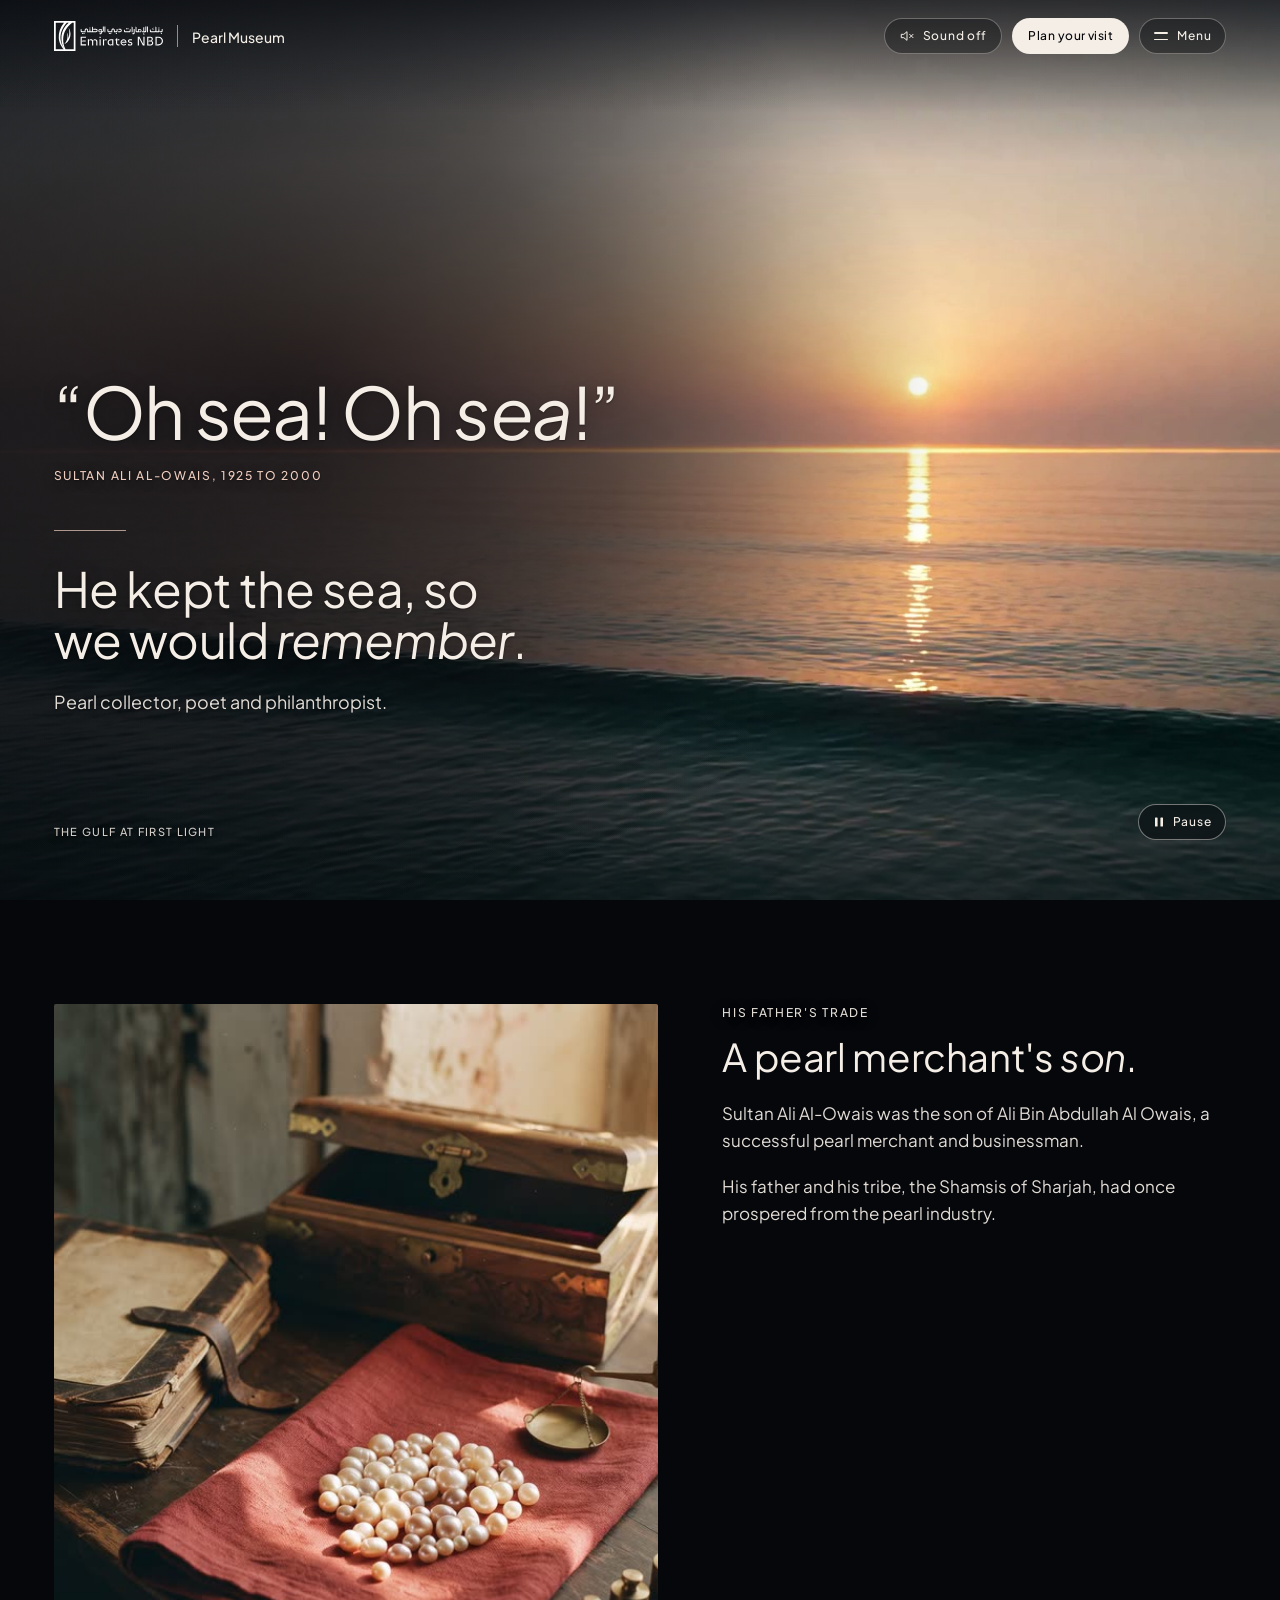
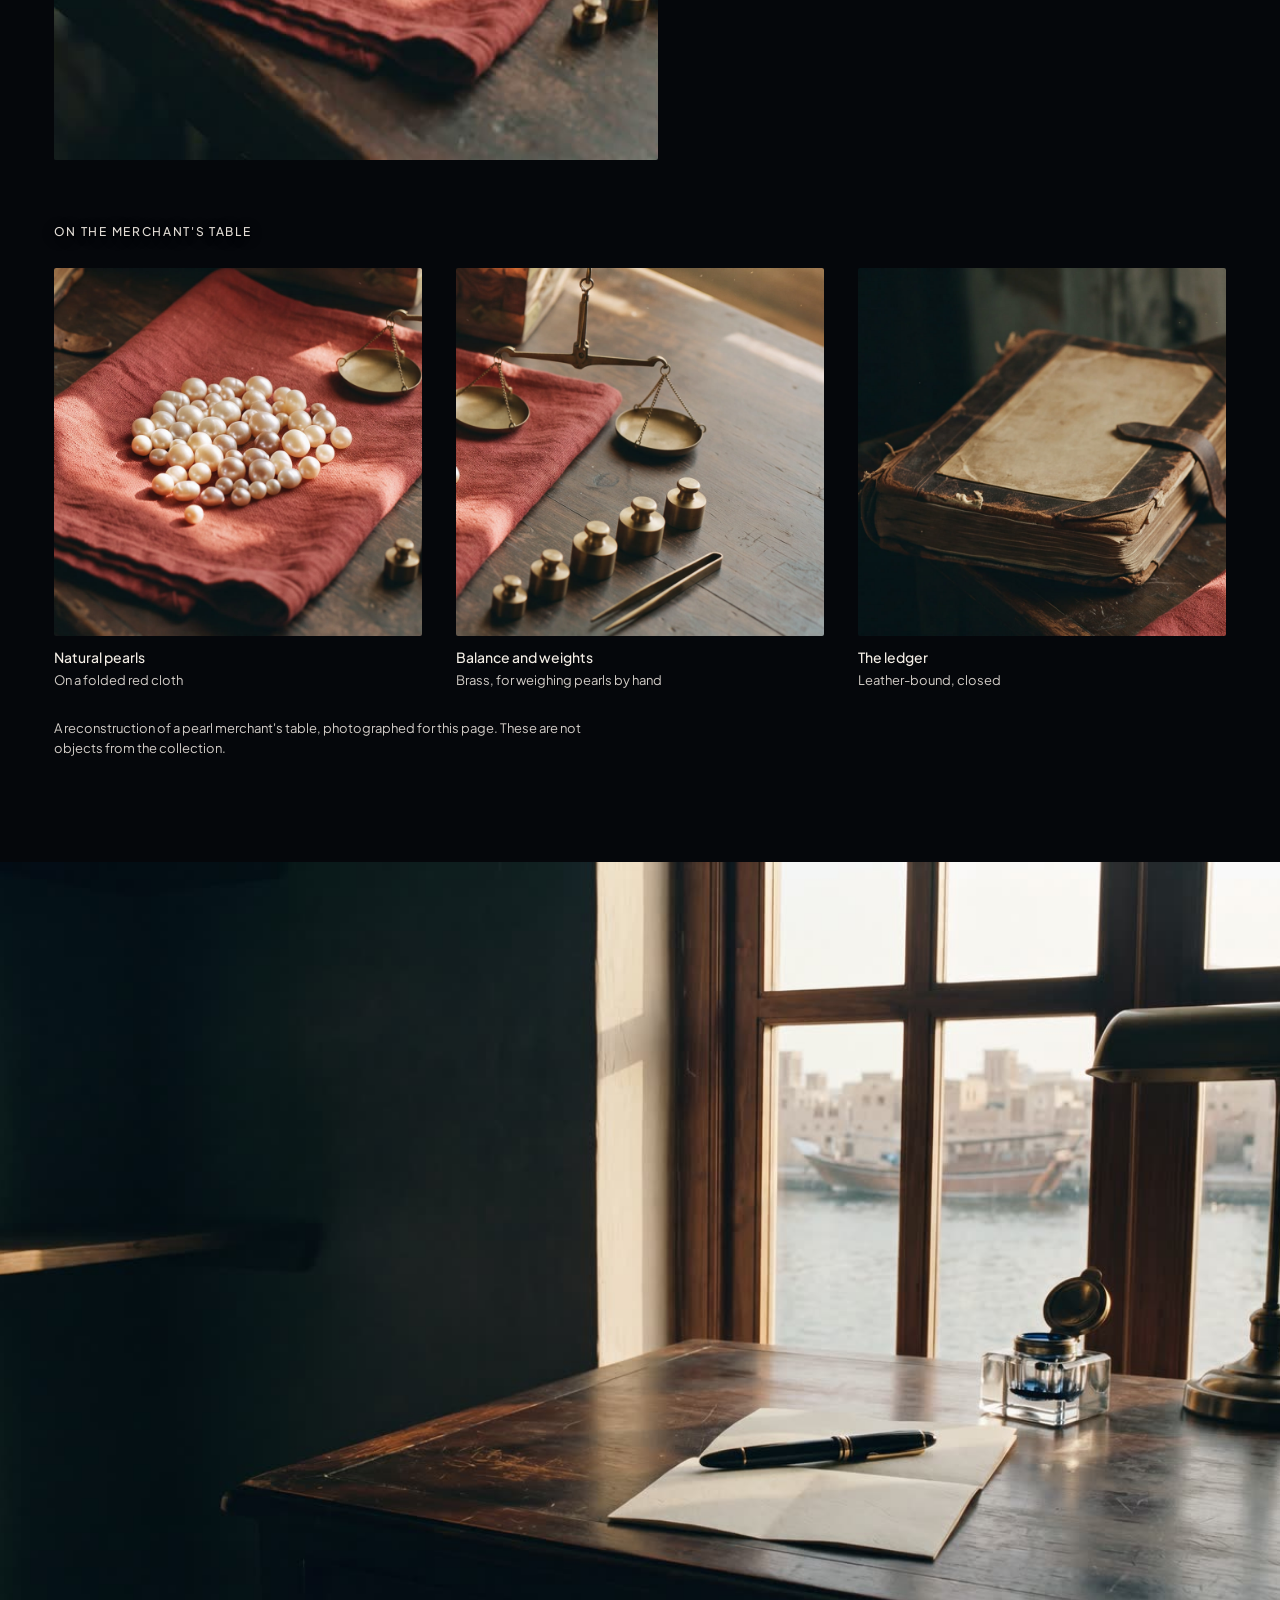
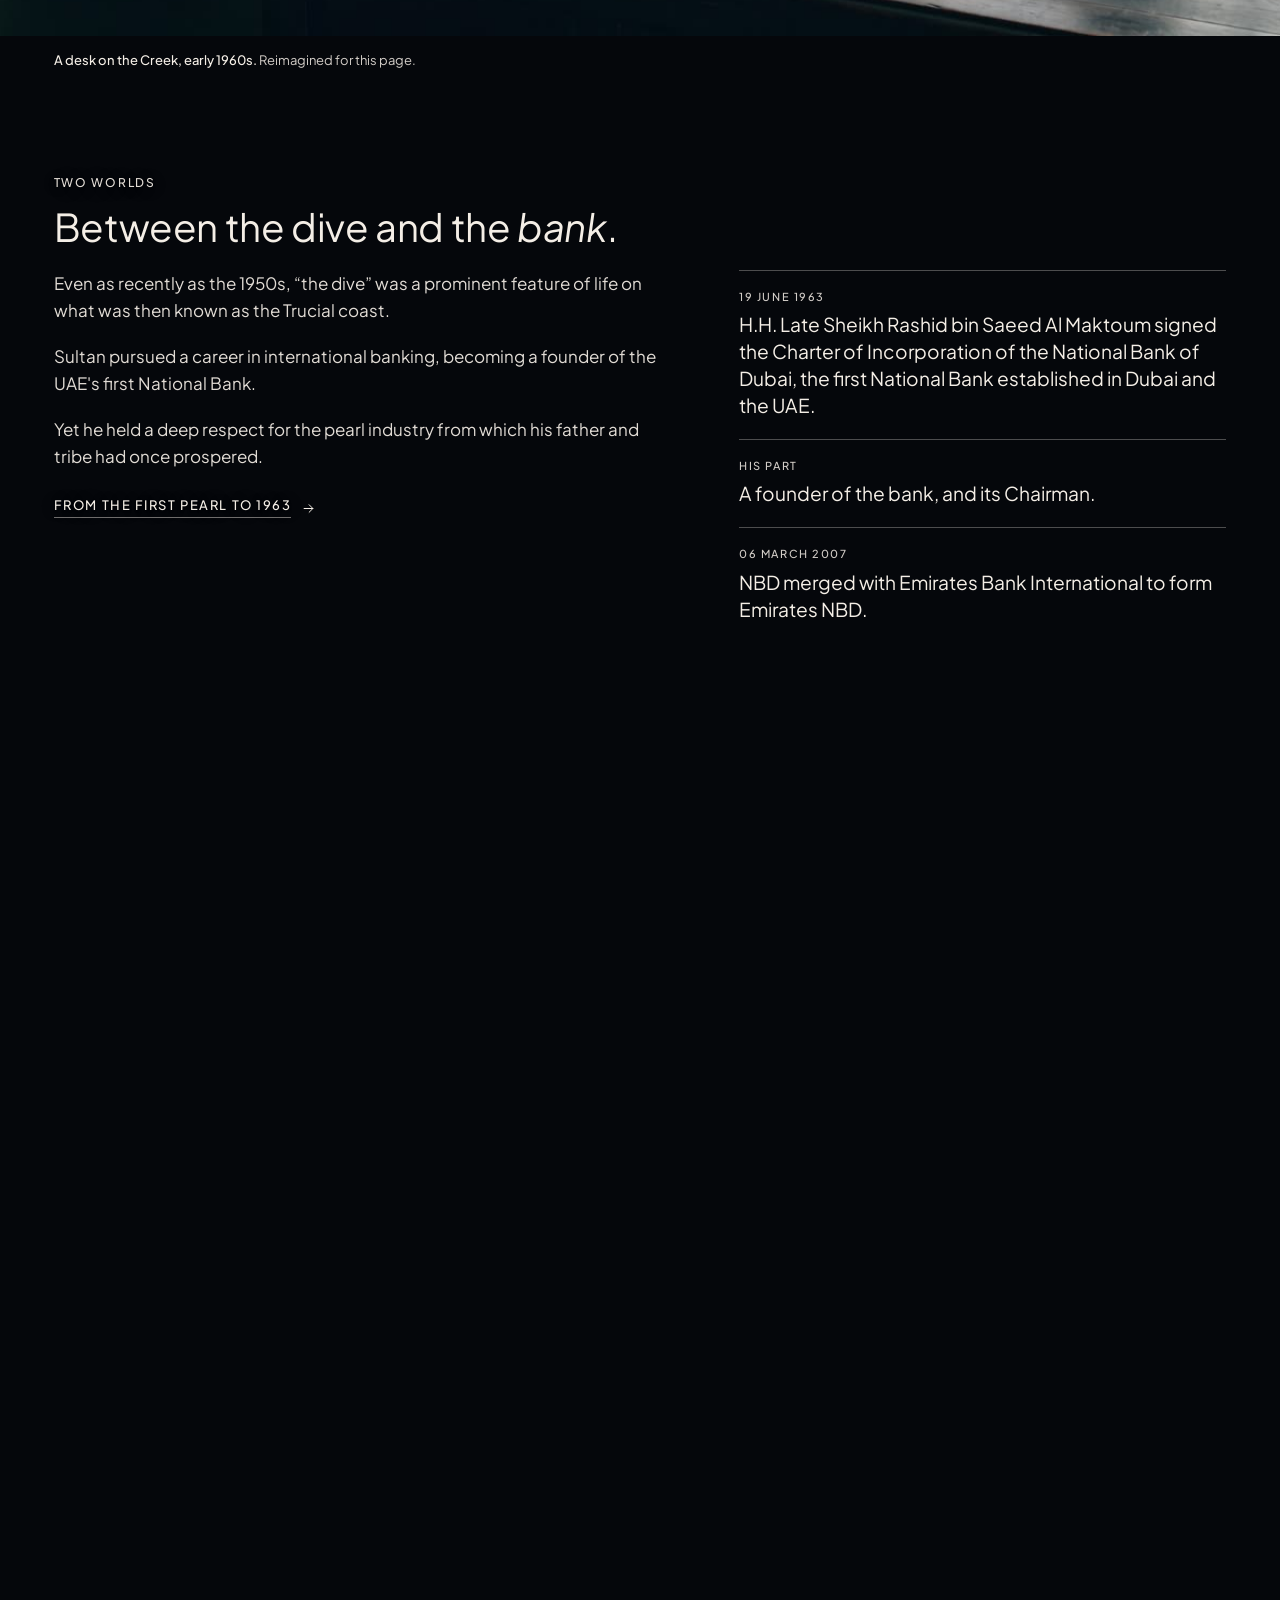
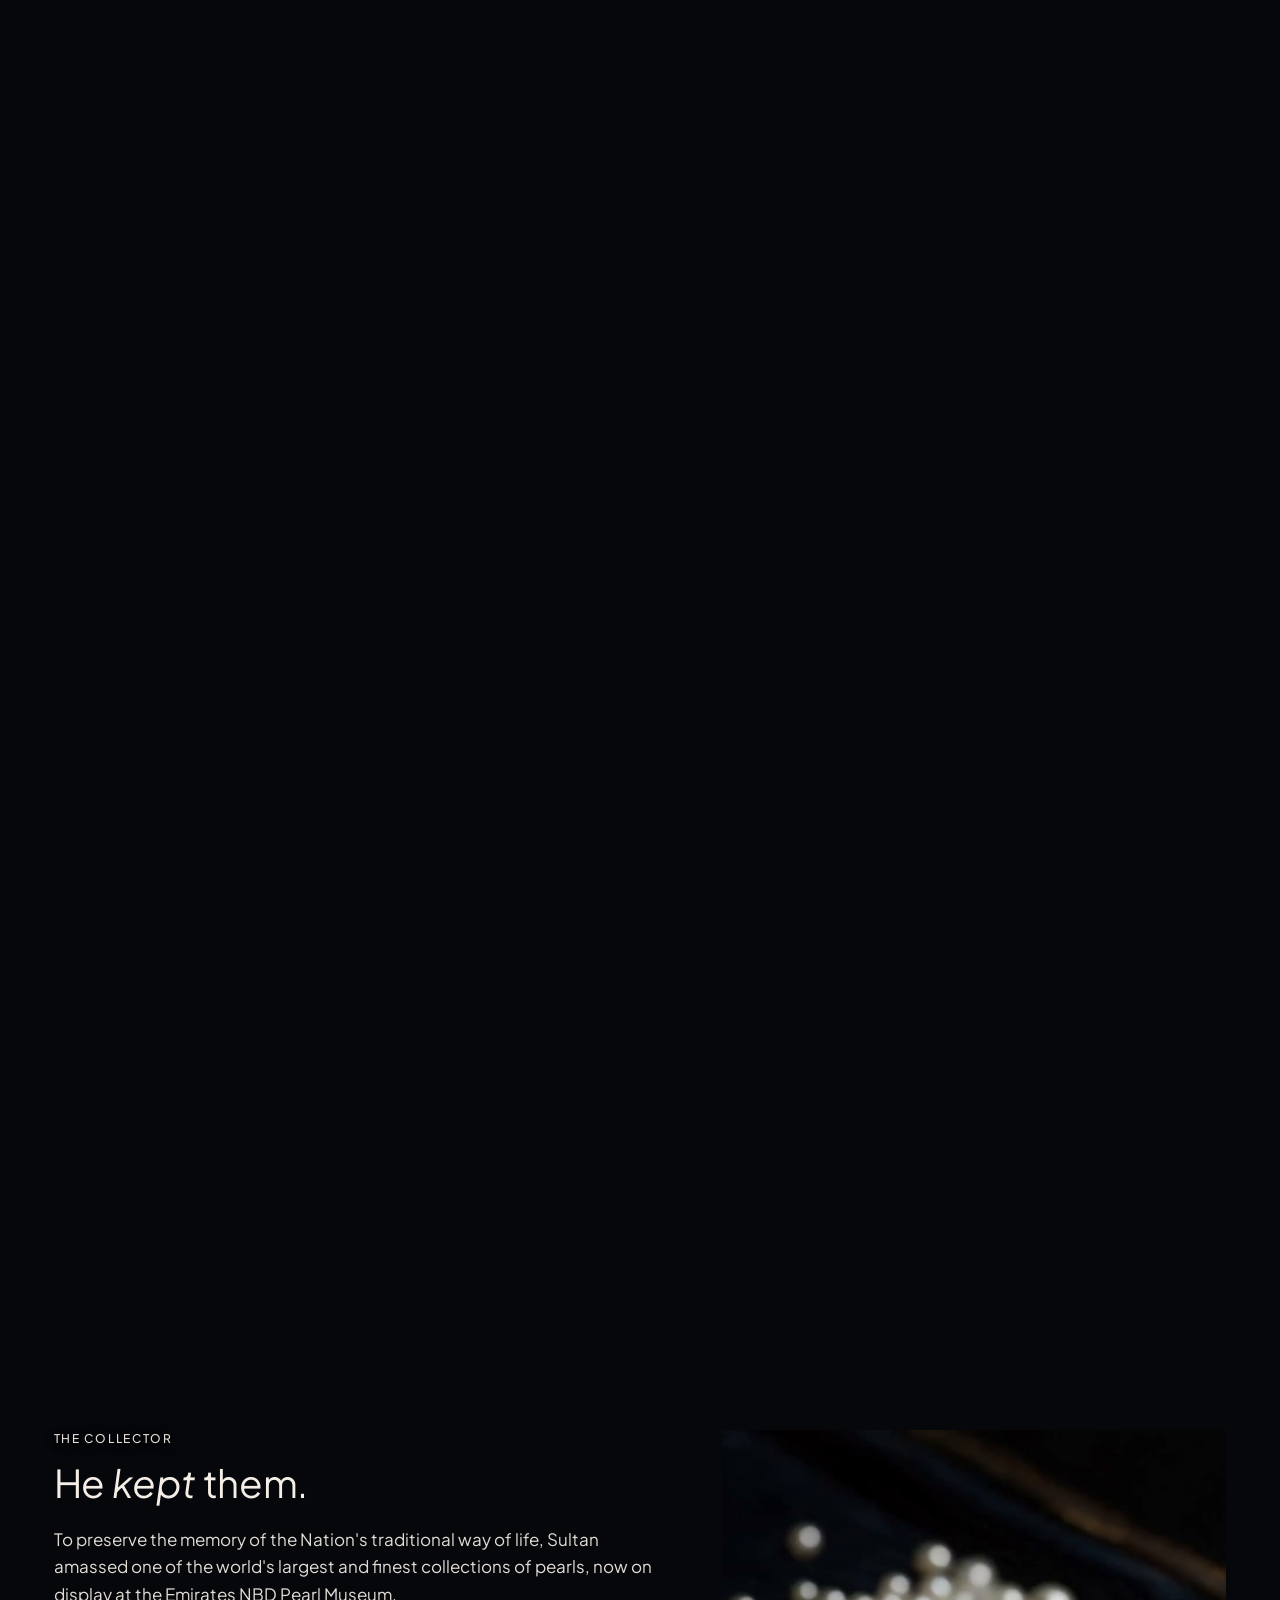
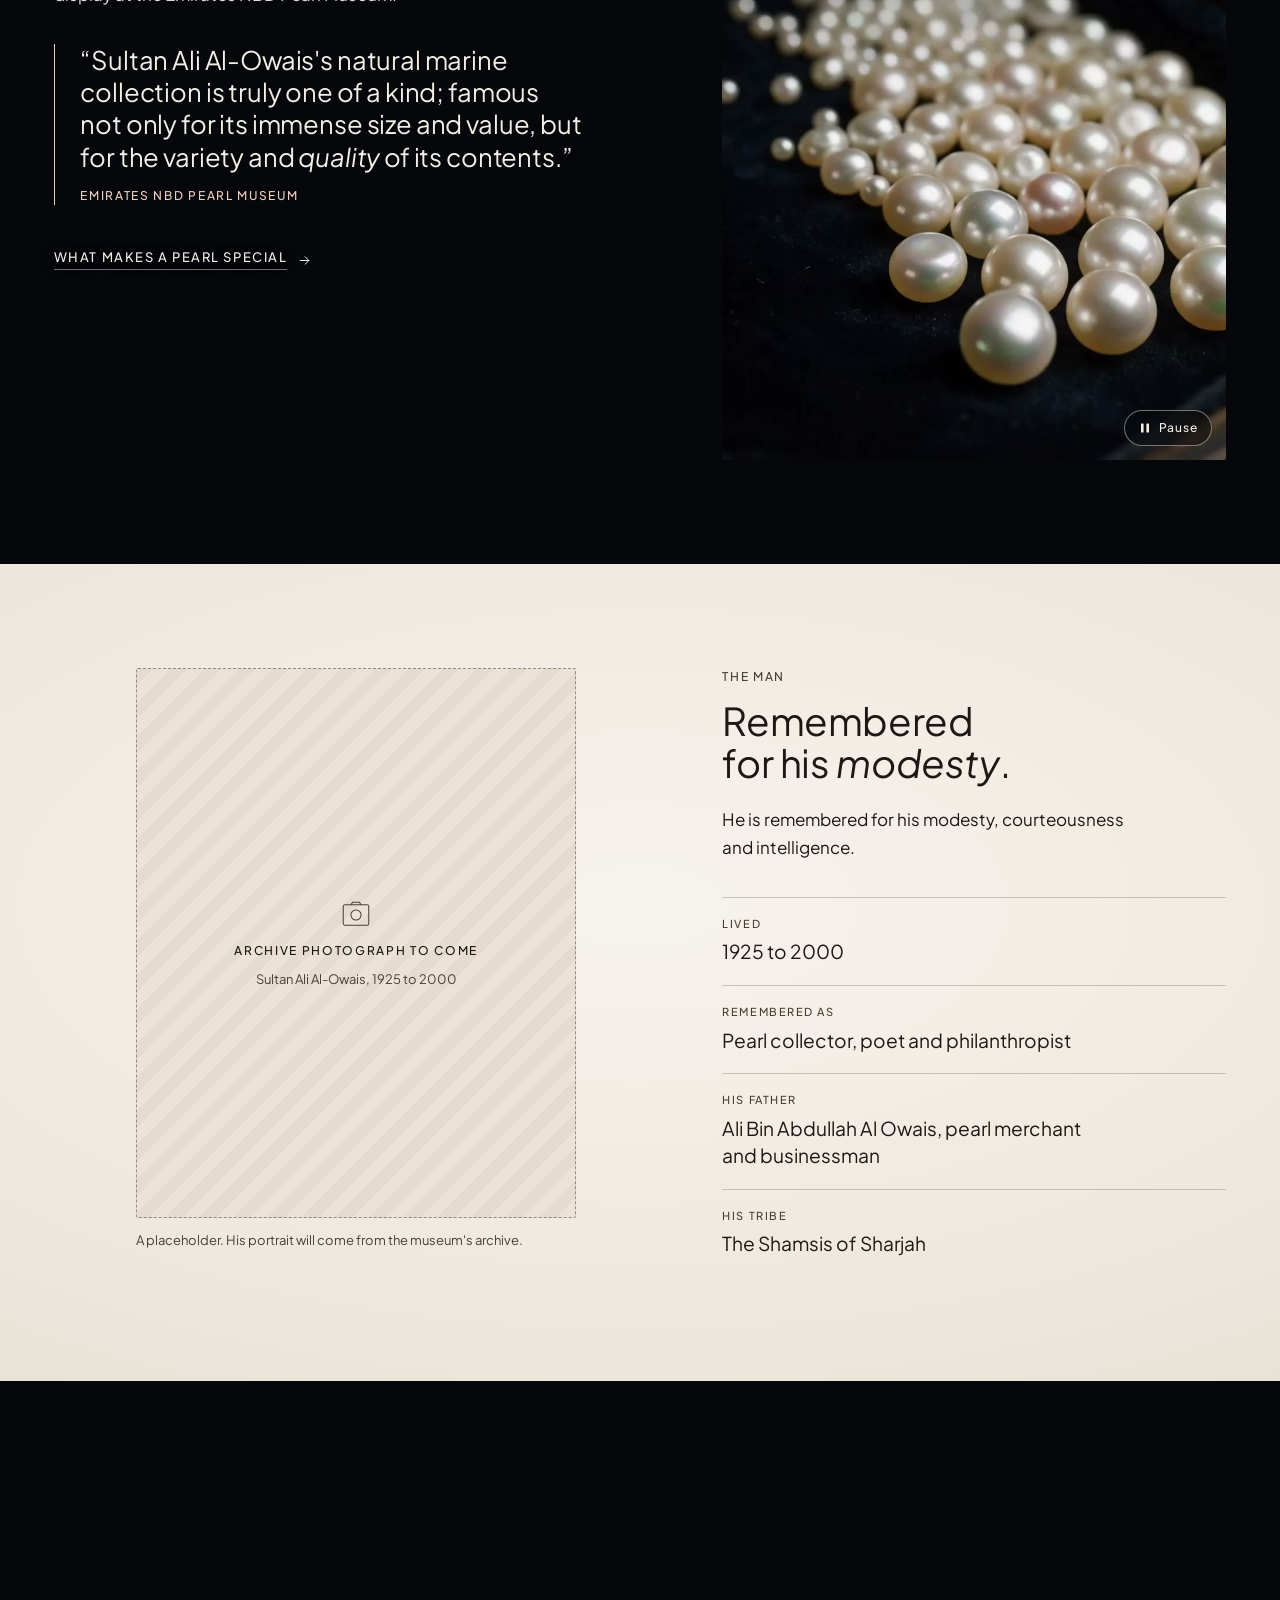
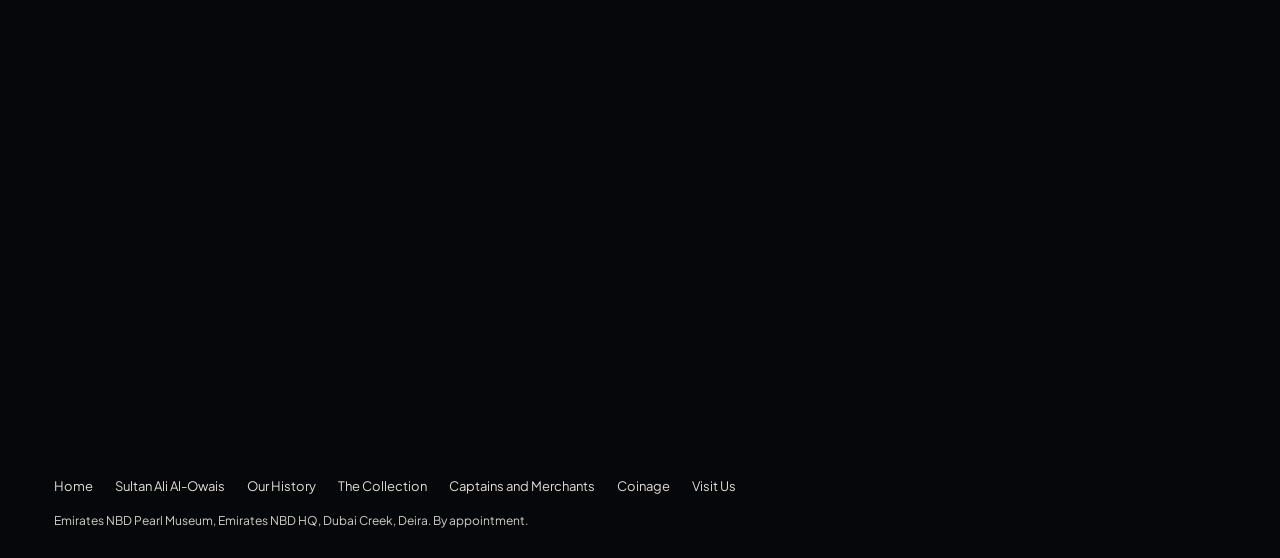
==== about.html @ 39edce3b "Add Pearl Museum static site Unlocked copy of the Pearl Museum preview: 7 pages, shared kit (CSS/JS," ====
<!doctype html>
<!--
  Emirates NBD Pearl Museum: "Sultan Ali Al-Owais" (about.html). Wave 1, built from kit/ (template.html, site.css, site.js, menu).
  Governing idea: He kept the sea, so we would remember.
  The visitor is the protagonist; the museum and Sultan Ali Al-Owais are the keepers. No person appears in any image on this page,
  and no likeness of Sultan Ali Al-Owais is generated: his portrait is a labelled placeholder until the archive photograph arrives.

  Rhythm: a plain video hero (the voice at first light, a muted loop, normal scroll), then two scroll-driven scenes (the poet over
  water light, where the pearl rises on the green-plate layers; his wish on the Creek) with ordinary reading sections between them (image beside text, a small gallery of objects,
  a full-bleed still, an editorial block with a fact list, a pull quote, the portrait placeholder).
  Video (storyboard approved by Ram, storyboards/about/storyboard.html): V1 "First light" reused as the hero loop (crossfaded, sky held still, Ram 2026-10-26: no scrub on the hero), V2 "Water light"
  scrubbed under the verse in scene 4 (the plate scene's background), V3 "Across the collection" as an inline loop with a pause control.

  FACT-CHECK (for the museum to confirm; everything else is the museum's own text in CONTENT-SOURCE.md):
  - The verse "Oh sea! Oh sea! / This is the pearl of the land. / Have you in the cradles of your shells a pearl to match?" is quoted as it
    appears on the current museum site. Please confirm whether these three lines are the full poem or an excerpt, and the translator credit.
  - "Pearl collector, poet and philanthropist" and "1925 to 2000" are from the museum's About page. No birthplace or other dates are given.
  - "A founder of the bank, and its Chairman": the museum names him a founder of the UAE's first National Bank and "the late Chairman of
    National Bank of Dubai". The years of his chairmanship are not stated; none are given here.
  - "He chose banking" is not said; the page uses the museum's words "pursued a career in international banking". The line
    "Between two worlds" is an interpretive heading, not a fact.
  - The merchant's objects (pearls on a red cloth, a brass hand balance and cup weights, tweezers, a carved box, a closed ledger) are a
    generated reconstruction of a pearl merchant's table, captioned as such; they are not items from the collection or from his family.
    That merchants weighed pearls on small brass balances is general knowledge, to be checked.
  - The 1960s desk by the Creek is a reconstruction (captioned "reimagined"); it is not his desk, his office or any real document.
  - The pearl images are generated illustrations of natural Gulf pearls, not photographs of the collection. Replace with photographs of
    the real collection when the museum can supply them.
  - "1950's" in the museum text is written "1950s" here.
  - The museum text reads "one of the world's largest and finest pearl collections of pearls"; it is quoted here as "one of the world's
    largest and finest collections of pearls".
  - Quiet doors link to collection.html and history.html (wave 1 pages, built in parallel). "Plan your visit" goes to the museum's
    current Visit Us page, as on the home page.
  MARKETING COPY PASS (2026-10-27, see marketing/copy-changes.md):
  - Search description now opens "Who was Sultan Ali Al-Owais (1925 to 2000)?"; every fact in it is the museum's own.
  - The portrait placeholder ("Archive photograph to come") must not go live as it is: the museum supplies a cleared archive
    photograph or the frame is removed. The museum should also say whether his family reviews this page.
  - Interpretive headings ("He kept the sea, so we would remember", "Between the dive and the bank") are the site's words, not the
    museum's history; mark them as such in any press kit.
  - Pass 2: door labels now say where they lead. "Bringing a class?" and "Bringing guests?" open the visit request form; they invite
    a request only and promise no school or hosting service (see visit.html FACT-CHECK 16 and 17).
-->
<html lang="en" dir="ltr">
<head>
<meta charset="utf-8">
<meta name="viewport" content="width=device-width, initial-scale=1, viewport-fit=cover">
<title>Sultan Ali Al-Owais, pearl collector and poet | Emirates NBD Pearl Museum</title>
<meta name="description" content="Who was Sultan Ali Al-Owais (1925 to 2000)? A pearl merchant's son, a founder of the National Bank of Dubai, a poet, and the collector whose natural Gulf pearls the museum keeps.">
<link rel="canonical" href="about.html">
<meta property="og:type" content="website">
<meta property="og:site_name" content="Emirates NBD Pearl Museum">
<meta property="og:title" content="Sultan Ali Al-Owais | Emirates NBD Pearl Museum">
<meta property="og:description" content="He kept the sea, so we would remember. Sultan Ali Al-Owais (1925 to 2000): a pearl merchant's son, a founder of the National Bank of Dubai, a poet, and the collector whose natural Gulf pearls the Emirates NBD Pearl Museum keeps.">
<meta property="og:image" content="assets/og/about.jpg">
<meta property="og:image:width" content="1200">
<meta property="og:image:height" content="630">
<meta name="twitter:card" content="summary_large_image">
<meta name="twitter:title" content="Sultan Ali Al-Owais | Emirates NBD Pearl Museum">
<meta name="twitter:description" content="He kept the sea, so we would remember. Sultan Ali Al-Owais (1925 to 2000): a pearl merchant's son, a founder of the National Bank of Dubai, a poet, and the collector whose natural Gulf pearls the Emirates NBD Pearl Museum keeps.">
<meta name="twitter:image" content="assets/og/about.jpg">
<link rel="icon" type="image/png" sizes="32x32" href="assets/og/favicon-32.png">
<link rel="apple-touch-icon" sizes="180x180" href="assets/og/apple-touch-icon.png">
<meta name="theme-color" content="#05070b">
<link rel="icon" href="data:image/svg+xml,%3Csvg xmlns='http://www.w3.org/2000/svg' viewBox='0 0 32 32'%3E%3Cdefs%3E%3CradialGradient id='g' cx='.36' cy='.32' r='.75'%3E%3Cstop offset='0' stop-color='%23fffdf8'/%3E%3Cstop offset='.5' stop-color='%23e6dad0'/%3E%3Cstop offset='1' stop-color='%238f8590'/%3E%3C/radialGradient%3E%3C/defs%3E%3Ccircle cx='16' cy='16' r='12' fill='url(%23g)'/%3E%3C/svg%3E">
<link rel="preconnect" href="https://fonts.googleapis.com">
<link rel="preconnect" href="https://fonts.gstatic.com" crossorigin>
<link href="https://fonts.googleapis.com/css2?family=Plus+Jakarta+Sans:ital,wght@0,400;0,500;0,600;0,700;0,800;1,400;1,500&display=swap" rel="stylesheet">
<link rel="preload" as="image" href="assets/about/a1-hero-loop-poster.jpg" media="(min-width:720px)" fetchpriority="high">
<link rel="preload" as="image" href="assets/about/a1-hero-loop-m-poster.jpg" media="(max-width:719.98px)" fetchpriority="high">
<link rel="stylesheet" href="kit/site.css">
<link rel="stylesheet" href="kit/menu.css">
<!-- site.js is the only script tag: it loads kit/menu.js and GSAP (kit/vendor, cdnjs as fallback) on its own -->
<script src="kit/site.js"></script>
<style>
/* ---- page-specific looks only (the kit covers everything shared) ---- */
#voice{--ph:linear-gradient(180deg,#8c9aa8 0%,#d6b9a6 34%,#f0c79a 49%,#2b4a55 51%,#0c2229 100%)}
#poet{--ph:radial-gradient(80% 70% at 75% 70%,#3b4a44 0%,#0d1b20 55%,#050b0d 100%)}
#wish{--ph:linear-gradient(180deg,#b9cde0 0%,#d8d4c8 52%,#3c4e58 60%,#1a2730 100%)}

/* the voice: name and dates under the first line */
.cap1{display:block;margin-top:clamp(14px,2.4vh,24px);font:500 12px/1.5 var(--f-ui);letter-spacing:.14em;text-transform:uppercase;color:var(--rose);text-shadow:var(--shadow-t)}
/* the hero: a plain loop (no pin, no scrub), one composed screen of copy */
.hero{position:relative;z-index:20;height:100vh;height:100svh;min-height:540px;overflow:hidden;background:var(--ph);display:flex;flex-direction:column;justify-content:center;padding:var(--top-safe) var(--gut) clamp(56px,9vh,96px)}
.hero__media{position:absolute;inset:0}
.hero__poster,.hero__poster img,.hero__video{position:absolute;inset:0;width:100%;height:100%;max-width:none;object-fit:cover;object-position:var(--op,50% 50%)}
.hero__scrim{position:absolute;inset:0;background:radial-gradient(52% 58% at 22% 44%,rgba(12,10,13,.74) 0%,rgba(12,10,13,.46) 52%,rgba(12,10,13,0) 100%),linear-gradient(90deg,rgba(10,10,14,.6) 0%,rgba(10,10,14,.3) 38%,rgba(10,10,14,0) 62%),linear-gradient(180deg,rgba(4,6,10,.4) 0%,rgba(4,6,10,0) 18%),linear-gradient(0deg,rgba(4,10,13,.5) 0%,rgba(4,10,13,0) 22%)}
.hero__copy{position:relative;z-index:2;max-width:min(46vw,680px)}
.hero__verse{font-size:clamp(40px,min(5.6vw,10vh),92px)}
.hero__copy .cap1{margin-top:clamp(12px,2vh,20px)}
.hero__rule{display:block;width:72px;height:1px;background:var(--rose);opacity:.7;margin:clamp(26px,5vh,48px) 0 clamp(20px,3.6vh,32px)}
.hero__h1{font-size:clamp(26px,min(2.7vw,4.8vh),42px)}
.hero__ctl{z-index:3}
@media (max-width:719.98px){
  .hero{justify-content:flex-end;padding-bottom:calc(clamp(64px,10vh,96px) + var(--lift-foot))}
  .hero__scrim{background:linear-gradient(180deg,rgba(4,6,10,.5) 0%,rgba(4,6,10,0) 16%),linear-gradient(0deg,rgba(4,10,14,.9) 0%,rgba(4,10,14,.78) 30%,rgba(4,10,14,.4) 46%,rgba(4,10,14,0) 58%)}
  .hero__copy{max-width:none}
  .hero__verse{font-size:clamp(36px,10vw,46px)}
  .hero__rule{margin:20px 0 16px}
  .hero__h1{font-size:clamp(22px,6vw,27px)}
}
@media (max-width:719.98px) and (max-height:640px){
  .hero__verse{font-size:30px}.hero__h1{font-size:20px}.hero__rule{margin:12px 0 10px}.hero .sub{display:none}
  .hero{padding-bottom:52px}
}
@media (min-width:720px) and (max-height:640px){.hero__verse{font-size:clamp(34px,min(5vw,9vh),56px)}.hero__rule{margin:18px 0 14px}}
.plate__bg video{position:absolute;inset:-4%;width:108%;height:108%;max-width:none;object-fit:cover;object-position:var(--op,50% 50%)}

/* the poet: one line of verse per screen */
.verse{margin:0}
.verse blockquote{margin:0}
.verse blockquote p{font:400 clamp(26px,min(3vw,5.2vh),48px)/1.18 var(--f-display);letter-spacing:-.01em;color:var(--pearl);text-wrap:balance;text-shadow:var(--shadow-t)}
.verse blockquote p em{font-style:italic}
.verse figcaption{margin-top:clamp(20px,3.4vh,34px)}
.fx #poet{--scrim:linear-gradient(90deg,rgba(3,9,11,.72) 0%,rgba(3,9,11,.42) 34%,rgba(3,9,11,0) 60%)}
.fx .poet-copy > h2,.fx .poet-copy .verse{position:absolute;left:0;right:0;bottom:0}
.fx .verse blockquote p{position:absolute;left:0;right:0;bottom:0}
.fx .verse figcaption{position:absolute;left:0;top:100%}
.poet-glint{z-index:2;background:radial-gradient(closest-side,rgba(255,226,180,.5),rgba(255,214,160,.18) 55%,rgba(255,214,160,0));border-radius:50%}
.poet-ink{position:absolute;inset:0;z-index:2;background:#05070b;opacity:0;pointer-events:none}
.poet-tray{z-index:2}
.poet-tray::after{content:"";position:absolute;inset:0;background:radial-gradient(60% 60% at 50% 50%,rgba(5,7,11,.2),rgba(5,7,11,.8))}
html:not(.fx) .poet-tray,html:not(.fx) .poet-ink{display:none}
@media (max-width:719.98px){
  .fx #poet{--scrim:linear-gradient(180deg,rgba(3,9,11,.8) 0%,rgba(3,9,11,.5) 34%,rgba(3,9,11,0) 56%)}
  .fx .poet-copy > h2,.fx .poet-copy .verse,.fx .verse blockquote p{top:0;bottom:auto}
  .fx .verse figcaption{top:calc(clamp(26px,min(3vw,5.2vh),48px) * 3.9)}
}

/* reading sections */
.split__media picture,.split__media img{display:block;width:100%;height:100%}
.split__media img{object-fit:cover}
.objects{display:grid;gap:clamp(18px,3vh,28px)}
.objects .gallery .obj{--ar:1/1}
.objects .gallery{grid-template-columns:repeat(auto-fit,minmax(min(100%,240px),1fr))}
.note{font:400 13px/1.55 var(--f-ui);color:var(--pearl-3);max-width:44em}
.flow--cream .note{color:var(--umber-2)}
.flow--cream .eyebrow{color:var(--umber-2);text-shadow:none}
#worlds .ed--wide{align-items:start}
#worlds .facts{grid-template-columns:minmax(0,1fr)}

/* the portrait placeholder: never generated, clearly labelled */
.portrait{margin:0;width:100%;max-width:440px;justify-self:center}
.portrait__frame{position:relative;aspect-ratio:4/5;border:1px dashed rgba(29,24,19,.42);border-radius:2px;background:repeating-linear-gradient(135deg,rgba(29,24,19,.035) 0 12px,rgba(29,24,19,0) 12px 24px),#ebe3d7;display:grid;place-items:center;text-align:center;padding:24px}
.portrait__t{display:grid;gap:10px;justify-items:center;color:var(--umber-2)}
.portrait__t svg{width:34px;height:34px;color:var(--umber-2)}
.portrait__t b{font:500 12px/1.5 var(--f-ui);letter-spacing:.14em;text-transform:uppercase;color:var(--umber)}
.portrait__t span{font:400 13px/1.5 var(--f-ui)}
.portrait figcaption{margin-top:12px;font:400 13px/1.55 var(--f-ui);color:var(--umber-2)}
.flow--cream .facts .v em{font-style:italic}

/* the wish: the HQ on the Creek, the promise and one action */
.fx #wish{--scrim:linear-gradient(0deg,rgba(14,10,6,.84) 0%,rgba(14,10,6,.6) 30%,rgba(14,10,6,.26) 50%,transparent 64%)}
.fx #wish .line,.fx #wish .door{color:var(--pearl);text-shadow:var(--shadow-t)}
.fx #wish .door span{border-color:rgba(244,238,230,.5)}
.fx #wish .pill--solid{background:var(--pearl);border-color:var(--pearl);color:var(--ink)}
.fx #wish .pill--solid:hover{background:#fff}
/* copy low left over the creek, just above the caption; the two wish lines run wide and short so they stay off the towers */
@media (min-width:720px){.fx #wish .stage p.copy--low-left{--copy-span:7;bottom:calc(var(--num-b) + var(--lift-foot) + 1vh)}.fx #wish .stage div.copy--low-left{--copy-span:8;bottom:calc(var(--num-b) + var(--lift-foot))}}
.fx #wish .caption{color:var(--pearl);text-shadow:0 1px 2px rgba(0,0,0,.7),0 0 14px rgba(0,0,0,.5)}
.end__row{display:flex;flex-wrap:wrap;gap:14px 26px;align-items:center;margin-top:clamp(26px,4.4vh,40px)}
.end__doors{display:flex;flex-wrap:wrap;gap:4px 28px;margin-top:clamp(12px,2.4vh,22px)}
html:not(.fx) #wish .scrim{background:linear-gradient(0deg,rgba(14,10,6,.9) 0%,rgba(14,10,6,.7) 50%,rgba(14,10,6,.3) 78%,rgba(14,10,6,.1))}
@media (max-width:719.98px){
  .fx #wish{--scrim:linear-gradient(0deg,rgba(14,10,6,.92) 0%,rgba(14,10,6,.7) 40%,rgba(14,10,6,.3) 58%,transparent 72%)}
  .fx #wish .line,.fx #wish .door{color:var(--pearl);text-shadow:var(--shadow-t)}
  .fx #wish .door span{border-color:rgba(244,238,230,.5)}
  .fx #wish .pill--solid{background:var(--pearl);border-color:var(--pearl);color:var(--ink)}
}

/* reduced motion: the pearl rests above the water, clear of the verse */
html:not(.fx) #poet .plate__cut{top:32%;left:72%;width:22vmin}
html:not(.fx) .verse blockquote p + p{margin-top:.35em}
@media (max-width:719.98px){html:not(.fx) #poet .plate__cut{top:24%;left:66%;width:34vw}}
</style>
</head>
<body>
<a class="skip" href="#story">Skip to the story</a>

<header class="top">
  <a class="mark" href="index.html" aria-label="Emirates NBD Pearl Museum, home">
    <img class="mark__logo mark__logo--w" src="kit/logo-enbd-white.svg" alt="" width="110" height="30">
    <img class="mark__logo mark__logo--c" src="kit/logo-enbd-navy.svg" alt="" width="110" height="30">
    <span class="mark__div" aria-hidden="true"></span><span class="mark__t" aria-hidden="true">Pearl Museum</span>
  </a>
  <div class="top__end">
    <button class="tgl" id="soundTgl" type="button" aria-pressed="false" aria-label="Sound">
      <svg viewBox="0 0 24 24" fill="none" stroke="currentColor" stroke-width="1.5" stroke-linecap="round" stroke-linejoin="round" aria-hidden="true"><path d="M4 9.5h3.2L12 5.5v13l-4.8-4H4z"/><path class="w" d="M15.5 9a4 4 0 0 1 0 6M18 6.5a7.5 7.5 0 0 1 0 11"/><path class="x" d="M16 9.5l5 5M21 9.5l-5 5"/></svg>
      <span class="lbl" aria-hidden="true" id="soundState">Sound off</span>
    </button>
  </div>
</header>

<main id="story">

  <!-- 1 THE VOICE (hero, normal scroll). A plain muted loop of the empty Gulf at first light (V1 footage, crossfaded loop, sky held still),
       with one composed screen of copy: his line, his name and dates, then the governing idea. -->
  <section class="hero loop over" id="voice" aria-labelledby="voiceh" style="--copy-span:7">
    <div class="hero__media">
      <picture class="hero__poster"><source media="(max-width:719.98px)" srcset="assets/about/a1-hero-loop-m-poster.jpg" width="608" height="1080"><img src="assets/about/a1-hero-loop-poster.jpg" width="1920" height="1080" decoding="async" fetchpriority="high" alt="The empty Arabian Gulf at first light: the low sun over a level horizon, a thin path of gold across calm water and a slow swell rolling in."></picture>
      <video class="hero__video" muted loop playsinline autoplay preload="auto" aria-hidden="true">
        <source media="(max-width:719.98px)" src="assets/about/a1-hero-loop-m.mp4" type="video/mp4">
        <source src="assets/about/a1-hero-loop.mp4" type="video/mp4">
      </video>
      <div class="hero__scrim"></div>
    </div>
    <div class="hero__copy copy--low-left">
      <p class="line line--xl hero__verse">“Oh sea! Oh <em>sea</em>!”</p>
      <p class="cap1">Sultan Ali Al-Owais, 1925 to 2000</p>
      <span class="hero__rule" aria-hidden="true"></span>
      <h1 class="line hero__h1" id="voiceh">He kept the sea, so we would <em>remember</em>.</h1>
      <div class="copy__after"><p class="sub">Pearl collector, poet and philanthropist.</p></div>
    </div>
    <p class="caption hero__cap cap--base">The Gulf at first light</p>
    <button class="loop__ctl hero__ctl hint--base" type="button" aria-pressed="false" aria-label="Pause the sea video"><svg class="i-pause" viewBox="0 0 12 12" fill="currentColor" aria-hidden="true"><rect x="2" y="1.5" width="2.6" height="9" rx=".6"/><rect x="7.4" y="1.5" width="2.6" height="9" rx=".6"/></svg><svg class="i-play" viewBox="0 0 12 12" fill="currentColor" aria-hidden="true"><path d="M3 1.6v8.8L10.4 6z"/></svg><span class="t">Pause</span></button>
  </section>

  <!-- 2 A PEARL MERCHANT'S SON (reading). Image beside text, then three objects of the trade. -->
  <section class="flow" id="father" aria-labelledby="fatherh">
    <div class="flow__inner">
      <div class="split">
        <figure class="split__media" style="--ar:4/5;--op:64% 56%" data-reveal>
          <picture><source media="(max-width:719.98px)" srcset="assets/about/a2-merchant-m.jpg" width="1080" height="1920"><img src="assets/about/a2-merchant.jpg" srcset="assets/about/a2-merchant-1280.jpg 1280w, assets/about/a2-merchant.jpg 2560w" sizes="(max-width:719.98px) 100vw, 55vw" width="2560" height="1440" decoding="async" loading="lazy" alt="A pearl merchant's table in warm shutter light: natural pearls on a red cloth, a small brass balance, brass weights, a carved box and a closed leather ledger."></picture>
        </figure>
        <div class="split__text" data-reveal data-reveal-delay="1">
          <p class="eyebrow">His father's trade</p>
          <h2 class="line" id="fatherh">A pearl merchant's <em>son</em>.</h2>
          <div class="prose">
            <p>Sultan Ali Al-Owais was the son of Ali Bin Abdullah Al Owais, a successful pearl merchant and businessman.</p>
            <p>His father and his tribe, the Shamsis of Sharjah, had once prospered from the pearl industry.</p>
          </div>
        </div>
      </div>

      <div class="objects">
        <p class="eyebrow" data-reveal>On the merchant's table</p>
        <ul class="gallery" style="--cell:240px">
          <li data-reveal><figure><div class="obj"><img src="assets/about/a2-detail-pearls.jpg" width="900" height="900" loading="lazy" decoding="async" alt="A small heap of natural pearls of different sizes on a folded red cotton cloth."></div><figcaption><b>Natural pearls</b>On a folded red cloth</figcaption></figure></li>
          <li data-reveal data-reveal-delay="1"><figure><div class="obj"><img src="assets/about/a2-detail-balance.jpg" width="900" height="900" loading="lazy" decoding="async" alt="A small brass hand balance with two pans, a row of brass cup weights and fine tweezers."></div><figcaption><b>Balance and weights</b>Brass, for weighing pearls by hand</figcaption></figure></li>
          <li data-reveal data-reveal-delay="2"><figure><div class="obj"><img src="assets/about/a2-detail-ledger.jpg" width="900" height="900" loading="lazy" decoding="async" alt="A closed, worn leather-bound ledger with a strap clasp."></div><figcaption><b>The ledger</b>Leather-bound, closed</figcaption></figure></li>
        </ul>
        <p class="note" data-reveal>A reconstruction of a pearl merchant's table, photographed for this page. These are not objects from the collection.</p>
      </div>
    </div>
  </section>

  <!-- 3 TWO WORLDS (reading). A full-bleed still, then the bank, in the museum's words, with a quiet fact list. -->
  <figure class="bleed" id="desk" data-reveal>
    <div class="bleed__img" style="--op:58% 50%">
      <picture><source media="(max-width:719.98px)" srcset="assets/about/a3-desk-m.jpg" width="1080" height="1920"><img src="assets/about/a3-desk.jpg" srcset="assets/about/a3-desk-1280.jpg 1280w, assets/about/a3-desk.jpg 2560w" sizes="100vw" width="2560" height="1440" decoding="async" loading="lazy" alt="A dark wooden desk by a window on Dubai Creek in morning light: a capped fountain pen on a folded blank sheet, a glass inkwell, and moored dhows on the far bank."></picture>
    </div>
    <figcaption><b>A desk on the Creek, early 1960s.</b> Reimagined for this page.</figcaption>
  </figure>

  <section class="flow" id="worlds" aria-labelledby="worldsh">
    <div class="flow__inner">
      <article class="ed ed--wide">
        <div class="ed__head" data-reveal>
          <p class="eyebrow">Two worlds</p>
          <h2 class="line" id="worldsh">Between the dive and the <em>bank</em>.</h2>
        </div>
        <div class="prose" data-reveal>
          <p>Even as recently as the 1950s, “the dive” was a prominent feature of life on what was then known as the Trucial coast.</p>
          <p>Sultan pursued a career in international banking, becoming a founder of the UAE's first National Bank.</p>
          <p>Yet he held a deep respect for the pearl industry from which his father and tribe had once prospered.</p>
          <p class="door-wrap"><a class="door" href="history.html"><span>From the first pearl to 1963</span><svg viewBox="0 0 24 24" fill="none" stroke="currentColor" stroke-width="1.6" stroke-linecap="round" stroke-linejoin="round" aria-hidden="true"><path d="M5 12h14M13 6l6 6-6 6"/></svg></a></p>
        </div>
        <ul class="facts" data-reveal data-reveal-delay="1" aria-label="The bank">
          <li><span class="k">19 June 1963</span><span class="v">H.H. Late Sheikh Rashid bin Saeed Al Maktoum signed the Charter of Incorporation of the National Bank of Dubai, the first National Bank established in Dubai and the UAE.</span></li>
          <li><span class="k">His part</span><span class="v">A founder of the bank, and its Chairman.</span></li>
          <li><span class="k">06 March 2007</span><span class="v">NBD merged with Emirates Bank International to form Emirates NBD.</span></li>
        </ul>
      </article>
    </div>
  </section>

  <!-- 4 THE POET (scroll scene, the emotional peak). Water light, his verse one line per screen; then the green-plate transition (T1):
       one keyed pearl rises out of the water, the sea goes dark, the tray of his collection appears behind it. V2 "Water light" replaces the still once approved. -->
  <section class="scene" id="poet" style="--span:420" aria-labelledby="poeth">
    <div class="stage">
      <div class="frame plate" data-ph="assets/about/a4-water.mp4 (+ -poster.jpg) + a-pearl-cut.png + a5-pearls.jpg">
        <div class="plate__bg" data-kf='{"0":{"scale":1.07},"0.56":{"scale":1.0,"blur":0},"0.7":{"scale":1.03,"blur":10}}' data-rm-at="0.5">
          <picture class="poster"><source media="(max-width:719.98px)" srcset="assets/about/a4-water-m-poster.jpg" data-next="assets/about/a4-water-m.jpg" width="608" height="1080"><img data-role="bg" src="assets/about/a4-water-poster.jpg" data-alt="assets/about/a4-water.jpg" width="1920" height="1080" decoding="async" loading="lazy" alt="Dark calm water at dusk, small ripples catching gold glints of the low sun."></picture>
          <video class="scrub fx-layer" muted playsinline preload="none" aria-hidden="true" data-load="scroll" data-src="assets/about/a4-water.mp4" data-src-m="assets/about/a4-water-m.mp4"></video>
        </div>
        <div class="scrim"></div>
        <div class="poet-ink fx-layer" aria-hidden="true" data-kf='{"0":{"opacity":0},"0.56":{"opacity":0},"0.7":{"opacity":0.94},"1":{"opacity":0.94}}' data-rm-at="0.5"></div>
        <div class="plate__bg poet-tray fx-layer" aria-hidden="true" data-kf='{"0":{"opacity":0,"scale":1.12},"0.64":{"opacity":0,"scale":1.12},"0.78":{"opacity":0.62,"scale":1.0},"1":{"opacity":0.62,"scale":0.98}}' data-rm-at="0.5">
          <picture><source media="(max-width:719.98px)" srcset="assets/about/a5-pearls-m.jpg" width="1080" height="1920"><img src="assets/about/a5-pearls.jpg" width="2560" height="1440" decoding="async" loading="lazy" alt=""></picture>
        </div>
        <div class="plate__shadow poet-glint" aria-hidden="true" style="--sx:66%;--sy:64%;--sw:30vmin;--sx-m:50%;--sy-m:74%;--sw-m:50vw" data-kf='{"0":{"opacity":0,"scale":0.6},"0.4":{"opacity":0,"scale":0.6},"0.5":{"opacity":0.9,"scale":1},"0.62":{"opacity":0,"scale":1.3}}' data-rm-at="0.5"></div>
        <div class="plate__cut" style="--cx:66%;--cy:52%;--cw:24vmin;--cx-m:50%;--cy-m:62%;--cw-m:40vw">
          <div data-kf='{"0":{"y":18,"scale":0.5,"opacity":0,"blur":10},"0.4":{"y":18,"scale":0.5,"opacity":0,"blur":10},"0.5":{"y":8,"scale":0.66,"opacity":0.9,"blur":3},"0.66":{"x":-16,"y":0,"scale":1.15,"opacity":1,"blur":0},"1":{"x":-16,"y":-4,"scale":1.26,"opacity":1,"blur":0}}' data-kf-m='{"0":{"y":14,"scale":0.5,"opacity":0,"blur":8},"0.4":{"y":14,"scale":0.5,"opacity":0,"blur":8},"0.5":{"y":6,"scale":0.7,"opacity":0.9,"blur":3},"0.66":{"y":-10,"scale":1.1,"opacity":1,"blur":0},"1":{"y":-12,"scale":1.16,"opacity":1,"blur":0}}' data-rm-at="0.5">
            <img src="assets/about/a-pearl-cut.png" width="900" height="913" decoding="async" loading="lazy" alt="">
          </div>
        </div>
      </div>
      <div class="poet-copy beat-host copy--low-left copy--m-high">
        <h2 class="beat line" id="poeth" data-cue=".02 .16">He is regarded as one of the Nation's foremost poetic <em>talents</em>.</h2>
        <figure class="verse">
          <blockquote>
            <p class="beat" data-cue=".18 .29">Oh sea! Oh <em>sea</em>!</p>
            <p class="beat" data-cue=".29 .4">This is the <em>pearl</em> of the land.</p>
            <p class="beat" data-cue=".4 .58">Have you in the cradles of your shells a pearl to <em>match</em>?</p>
          </blockquote>
          <figcaption class="beat" data-cue=".44 .58"><span class="cap1">Sultan Ali Al-Owais</span></figcaption>
        </figure>
      </div>
    </div>
  </section>

  <!-- 5 THE COLLECTOR (reading). V3 "Across the collection" (inline loop with a pause control) replaces this still once approved. -->
  <section class="flow" id="collector" aria-labelledby="collectorh">
    <div class="flow__inner">
      <div class="split split--right">
        <figure class="loop split__media" style="--ar:4/5" data-reveal>
          <div class="loop__frame" style="--ar:4/5">
            <video src="assets/about/a5-pearls-loop.mp4" poster="assets/about/a5-pearls-loop-poster.jpg" muted loop playsinline preload="metadata" aria-label="A slow camera move along loose natural pearls sorted by size on dark velvet, from larger pearls to tiny seed pearls."></video>
            <button class="loop__ctl" type="button" aria-pressed="false"><svg class="i-pause" viewBox="0 0 12 12" fill="currentColor" aria-hidden="true"><rect x="2" y="1.5" width="2.6" height="9" rx=".6"/><rect x="7.4" y="1.5" width="2.6" height="9" rx=".6"/></svg><svg class="i-play" viewBox="0 0 12 12" fill="currentColor" aria-hidden="true"><path d="M3 1.6v8.8L10.4 6z"/></svg><span class="t">Pause</span></button>
          </div>
        </figure>
        <div class="split__text" data-reveal data-reveal-delay="1">
          <p class="eyebrow">The collector</p>
          <h2 class="line" id="collectorh">He <em>kept</em> them.</h2>
          <div class="prose">
            <p>To preserve the memory of the Nation's traditional way of life, Sultan amassed one of the world's largest and finest collections of pearls, now on display at the Emirates NBD Pearl Museum.</p>
          </div>
          <blockquote class="pull"><p>“Sultan Ali Al-Owais's natural marine collection is truly one of a kind; famous not only for its immense size and value, but for the variety and <em>quality</em> of its contents.”</p><cite>Emirates NBD Pearl Museum</cite></blockquote>
          <p class="door-wrap"><a class="door" href="collection.html"><span>What makes a pearl special</span><svg viewBox="0 0 24 24" fill="none" stroke="currentColor" stroke-width="1.6" stroke-linecap="round" stroke-linejoin="round" aria-hidden="true"><path d="M5 12h14M13 6l6 6-6 6"/></svg></a></p>
        </div>
      </div>
    </div>
  </section>

  <!-- 6 THE MAN (reading, a light ground to slow down). The archive portrait is a labelled placeholder, never generated. -->
  <section class="flow flow--cream" id="man" aria-labelledby="manh">
    <div class="flow__inner">
      <div class="split">
        <figure class="portrait" data-reveal>
          <div class="portrait__frame">
            <div class="portrait__t">
              <svg viewBox="0 0 40 40" fill="none" stroke="currentColor" stroke-width="1.2" aria-hidden="true"><rect x="5" y="8" width="30" height="24" rx="2"/><circle cx="20" cy="20" r="6"/><path d="M14 8l2-3h8l2 3"/></svg>
              <b>Archive photograph to come</b>
              <span>Sultan Ali Al-Owais, 1925 to 2000</span>
            </div>
          </div>
          <figcaption>A placeholder. His portrait will come from the museum's archive.</figcaption>
        </figure>
        <div class="split__text" data-reveal data-reveal-delay="1">
          <p class="eyebrow">The man</p>
          <h2 class="line" id="manh">Remembered for his <em>modesty</em>.</h2>
          <div class="prose">
            <p>He is remembered for his modesty, courteousness and intelligence.</p>
          </div>
          <ul class="facts" aria-label="Sultan Ali Al-Owais">
            <li><span class="k">Lived</span><span class="v">1925 to 2000</span></li>
            <li><span class="k">Remembered as</span><span class="v">Pearl collector, poet and philanthropist</span></li>
            <li><span class="k">His father</span><span class="v">Ali Bin Abdullah Al Owais, pearl merchant and businessman</span></li>
            <li><span class="k">His tribe</span><span class="v">The Shamsis of Sharjah</span></li>
          </ul>
        </div>
      </div>
    </div>
  </section>

  <!-- 7 HIS WISH, THEN THE PROMISE (scroll scene). The HQ on the Creek (the home page's photograph), one action. -->
  <section class="scene" id="wish" style="--span:250" aria-labelledby="wishh">
    <div class="stage">
      <div class="frame" data-ph="assets/s8-hq.jpg">
        <div class="plane plane--bg">
          <picture class="poster"><source media="(max-width:719.98px)" srcset="assets/s8-hq-m.jpg" width="1080" height="1920"><img data-role="bg" src="assets/s8-hq.jpg" data-alt="assets/s8-hq-poster.jpg" width="2560" height="1440" decoding="async" loading="lazy" alt="The Emirates NBD headquarters on the Deira bank of Dubai Creek in golden late-afternoon light, its curved bronze glass facade rising above the water."></picture>
        </div>
        <div class="scrim"></div>
      </div>
      <p class="beat ln copy--low-left copy--m-low line" data-cue=".12 .38">It was his wish to display his priceless collection of natural Gulf <em>pearls</em>,</p>
      <p class="beat ln copy--low-left copy--m-low line" data-cue=".38 .64">“as a tribute to the citizens of the UAE and the Gulf at large, as a reminder of a way of life now lost <em>forever</em>.”</p>
      <div class="beat copy ln copy--low-left copy--m-low" data-cue=".66 9">
        <h2 class="line" id="wishh">Come and see what he <em>kept</em>.</h2>
        <div class="end__row">
          <a class="pill pill--solid" href="visit.html" data-fp=".9"><span>Plan your visit</span><svg viewBox="0 0 24 24" fill="none" stroke="currentColor" stroke-width="1.6" stroke-linecap="round" stroke-linejoin="round" aria-hidden="true"><path d="M5 12h14M13 6l6 6-6 6"/></svg></a>
        </div>
        <div class="end__doors">
          <a class="door" href="collection.html" data-fp=".9"><span>The pearls he kept</span><svg viewBox="0 0 24 24" fill="none" stroke="currentColor" stroke-width="1.6" stroke-linecap="round" stroke-linejoin="round" aria-hidden="true"><path d="M5 12h14M13 6l6 6-6 6"/></svg></a>
          <a class="door" href="history.html" data-fp=".9"><span>The world he came from</span><svg viewBox="0 0 24 24" fill="none" stroke="currentColor" stroke-width="1.6" stroke-linecap="round" stroke-linejoin="round" aria-hidden="true"><path d="M5 12h14M13 6l6 6-6 6"/></svg></a>
          <a class="door" href="visit.html#request" data-fp=".9"><span>Bringing guests?</span><svg viewBox="0 0 24 24" fill="none" stroke="currentColor" stroke-width="1.6" stroke-linecap="round" stroke-linejoin="round" aria-hidden="true"><path d="M5 12h14M13 6l6 6-6 6"/></svg></a>
        </div>
      </div>
      <p class="beat caption cap--base" data-cue=".1 9">Emirates NBD HQ, Dubai Creek</p>
    </div>
  </section>
</main>

<footer class="foot">
  <ul class="foot__nav" aria-label="Pages">
    <li><a href="index.html">Home</a></li><li><a href="about.html" aria-current="page">Sultan Ali Al-Owais</a></li><li><a href="history.html">Our History</a></li><li><a href="collection.html">The Collection</a></li><li><a href="merchants.html">Captains and Merchants</a></li><li><a href="coinage.html">Coinage</a></li><li><a href="visit.html">Visit Us</a></li>
  </ul>
  <p>Emirates NBD Pearl Museum, Emirates NBD HQ, Dubai Creek, Deira. By appointment.</p>
</footer>

<script>
/* ---- page choreography: positions in scene progress 0 to 1 ---- */
// 7 the wish: a calm settle onto the HQ
PM.timeline('wish', (gsap, T) => T().fromTo('#wish .plane--bg', { scale: 1.07 }, { scale: 1.0, ease: 'power1.out' }, 0));

/* ---- sound: off until opted in (header toggle) ---- */
PM.sound.stems({
  'amb-open-sea': ['bed', 28, 0, 1],
  'music-drone-bed': ['music', 40, -16, 1],
  'music-oud-sparse': ['music', 39, -4, 2],
  'amb-creek-today': ['bed', 28, -6, 3],
  'music-end-resolve': ['music', 0, -3, 3]
});
PM.sound.mix((y, P) => {
  const v = y / innerHeight, po = P('poet', y), w = P('wish', y);
  PM.sound.level('amb-open-sea', 1 - PM.sm(.5, 2.2, v));
  PM.sound.level('music-drone-bed', .6 + .4 * PM.sm(-.3, .1, po) * (1 - PM.sm(.9, 1.4, po)));
  PM.sound.level('music-oud-sparse', PM.sm(-.15, .12, po) * (1 - PM.sm(.85, 1.3, po)));
  PM.sound.level('amb-creek-today', PM.sm(-.2, .2, w));
  if (w > .6) PM.sound.cue('music-end-resolve', true); else if (w < .3) PM.sound.cue('music-end-resolve', false, 1.2);
});
</script>
</body>
</html>
---- kit/site.css ----
/* =====================================================================================================
   Pearl Museum kit: site.css
   The shared foundation every page uses, extracted from index.html (the opening chapter) so new pages
   match it exactly: tokens, type, header lock-up, buttons, quiet doors, the scrub-scene layout (flow for
   reduced motion and no JS, cinematic when html.fx), scrims and contrast helpers, footer, responsive and
   reduced-motion rules. Page-specific looks go in the page's own <style>, after this file.
   Pair with kit/menu.css (the site menu) and kit/site.js (the engine). See kit/KIT.md.
   Text placement (grid, copy positions, caption and numeral baselines) is kit/placement.css, imported here.
   ===================================================================================================== */
@import url("placement.css");

/* ================= FOUNDATION - tokens ================= */
:root{
  --ink:#05070b;                    /* page ground */
  --pearl:#f4eee6;                  /* primary text on photos and dark */
  --pearl-2:rgba(244,238,230,.92);  /* secondary copy over photos, AA with the scrims */
  --pearl-3:rgba(244,238,230,.86);  /* small meta, still AA over the scrims */
  --line:rgba(244,238,230,.3);      /* hairlines */
  --rose:#efcdbf;                   /* accent: focus ring, credits, card rules */
  --umber:#1d1813;                  /* text on the light (cream) grounds */
  --umber-2:#4a3f35;
  --rose-ink:#8e4f3e;               /* accent on light grounds (AA on cream) */
  --cream:#f1ebe3;
  --navy-logo:#072447;              /* the logo colour on light grounds (DS navy) */
  --gut:clamp(16px,4.2vw,64px);
  --top-safe:max(96px,13vh);        /* copy always clears the fixed header */
  --f-display:'Plus Jakarta Sans',system-ui,-apple-system,sans-serif;
  --f-ui:'Plus Jakarta Sans',system-ui,-apple-system,sans-serif;
  --shadow-t:0 1px 2px rgba(0,0,0,.35),0 2px 18px rgba(0,0,0,.32);
  color-scheme:dark;
}
*,*::before,*::after{box-sizing:border-box}
html{background:var(--ink)}
body{margin:0;background:var(--ink);color:var(--pearl);font-family:var(--f-ui);-webkit-font-smoothing:antialiased;-moz-osx-font-smoothing:grayscale;overflow-x:clip}
img{display:block;max-width:100%}
button{font:inherit;color:inherit}
a{color:inherit}
p,h1,h2,h3,blockquote,figure,ul,ol{margin:0}
em{font-style:italic}
.sr-only{position:absolute!important;width:1px;height:1px;padding:0;margin:-1px;overflow:hidden;clip:rect(0 0 0 0);white-space:nowrap;border:0}
:focus{outline:none}
:focus-visible{outline:2px solid var(--rose);outline-offset:4px;border-radius:999px}
.skip{position:fixed;left:var(--gut);top:12px;z-index:95;background:var(--pearl);color:var(--ink);padding:10px 16px;border-radius:999px;font:500 13px/1 var(--f-ui);transform:translateY(-200%);text-decoration:none}
.skip:focus-visible{transform:none}

/* ================= HEADER: lock-up, sound, menu ================= */
.top{position:fixed;top:0;left:0;right:0;z-index:60;display:flex;align-items:center;justify-content:space-between;gap:12px;padding:18px var(--gut);pointer-events:none;color:var(--pearl);transition:color .5s}
.top::before{content:"";position:absolute;inset:0 0 -40px 0;z-index:-1;background:linear-gradient(180deg,rgba(4,6,10,.6),rgba(4,6,10,.26) 55%,transparent);pointer-events:none;transition:opacity .5s}
.top > *{pointer-events:auto}
.mark{display:flex;align-items:center;gap:14px;min-width:0;text-decoration:none;color:inherit;white-space:nowrap}
/* lock-up: the official Emirates NBD logo (white on dark scenes, the DS navy on light), a hairline, "Pearl Museum" */
.mark__logo{display:block;flex:none;width:auto;height:30px;aspect-ratio:190/52}
.mark__logo--c{display:none}
.mark__div{flex:none;width:1px;height:22px;background:currentColor;opacity:.55}
.mark__t{font:500 14px/1 var(--f-ui);letter-spacing:-.005em;padding-top:1px}
.theme-light .mark__logo--w{display:none}
.theme-light .mark__logo--c{display:block}
.tgl{display:inline-flex;align-items:center;gap:8px;height:36px;padding:0 14px;border-radius:999px;border:1px solid rgba(244,238,230,.34);background:rgba(5,7,11,.36);backdrop-filter:blur(8px);-webkit-backdrop-filter:blur(8px);font:500 12px/1 var(--f-ui);letter-spacing:.06em;color:inherit;cursor:pointer;flex:none;transition:border-color .3s,background .5s}
.tgl:hover{border-color:rgba(244,238,230,.7)}
.tgl svg{width:16px;height:16px;flex:none}
.tgl[aria-pressed="true"]{border-color:rgba(239,205,191,.75)}
.tgl .w{opacity:0;transition:opacity .3s}
.tgl[aria-pressed="true"] .w{opacity:1}
.tgl .x{transition:opacity .3s}
.tgl[aria-pressed="true"] .x{opacity:0}
.theme-light .top{color:var(--navy-logo)}
.theme-light .top::before{opacity:0}
/* reading sections passing under the header: a soft blur and a tint of the section's own ground (--tint on the section; light ones also turn the lock-up navy) */
.top::after{content:"";position:absolute;inset:0;z-index:-1;pointer-events:none;opacity:0;background:var(--head-tint,rgba(244,239,232,.78));-webkit-backdrop-filter:blur(14px) saturate(1.05);backdrop-filter:blur(14px) saturate(1.05);box-shadow:0 1px 0 rgba(29,24,19,.08);transition:opacity .35s}
.head-backed .top::after{opacity:1}
.head-backed:not(.theme-light) .top::after{box-shadow:0 1px 0 rgba(244,238,230,.08)}
.head-backed .top::before{opacity:0}
@supports not ((backdrop-filter:blur(1px)) or (-webkit-backdrop-filter:blur(1px))){.top::after{background:var(--head-tint-solid,#f2ede6)}}
.theme-light .tgl{background:rgba(241,235,227,.5);border-color:rgba(29,24,19,.3)}

/* ================= TYPE (Plus Jakarta Sans 400, accents italic 400; nothing below 400) ================= */
.line{font:400 clamp(25px,min(3vw,5.1vh),49px)/1.1 var(--f-display);letter-spacing:-.01em;color:var(--pearl);text-wrap:balance;text-shadow:var(--shadow-t)}
.line em{font-style:italic;font-weight:400}
.line--xl{font-size:clamp(37px,min(5.5vw,9.8vh),90px);line-height:1.03;letter-spacing:-.016em}
.line--air{font-style:italic;font-size:clamp(66px,min(10.6vw,18.5vh),168px);line-height:.98;letter-spacing:-.022em}
h1.line{font-size:clamp(30px,min(3.8vw,6.4vh),62px);line-height:1.06;letter-spacing:-.012em}
.sub{margin-top:1.2em;font:400 clamp(16px,min(1.4vw,2.5vh),20px)/1.55 var(--f-ui);color:var(--pearl-2);max-width:30em;text-wrap:pretty;text-shadow:var(--shadow-t)}
.caption{font:500 11px/1.45 var(--f-ui);letter-spacing:.12em;text-transform:uppercase;color:var(--pearl-3);text-shadow:var(--shadow-t)}
.caption i{font:italic 500 12px/1 var(--f-display);letter-spacing:.02em;text-transform:none}
.eyebrow{font:500 12px/1.5 var(--f-ui);letter-spacing:.14em;text-transform:uppercase;color:var(--pearl-2);text-shadow:var(--shadow-t)}
.prose{font:400 clamp(17px,1.25vw,19px)/1.6 var(--f-ui);color:var(--pearl-2);max-width:36em;text-wrap:pretty}
.prose p + p{margin-top:1.1em}
.prose em{color:var(--pearl)}
.quote p{font:400 clamp(22px,min(2.35vw,4vh),37px)/1.26 var(--f-display);letter-spacing:-.006em;color:var(--pearl);text-wrap:balance}
.quote figcaption{margin-top:clamp(18px,3vh,30px);font:500 12px/1.5 var(--f-ui);letter-spacing:.14em;text-transform:uppercase;color:var(--rose)}

/* ================= BUTTONS ================= */
.pill{display:inline-flex;align-items:center;gap:10px;height:48px;padding:0 24px;border-radius:999px;border:1px solid rgba(244,238,230,.48);background:rgba(5,7,11,.38);backdrop-filter:blur(6px);-webkit-backdrop-filter:blur(6px);color:var(--pearl);font:400 14px/1 var(--f-ui);letter-spacing:.02em;cursor:pointer;text-decoration:none;transition:border-color .3s,background .3s}
.pill:hover{border-color:rgba(244,238,230,.85);background:rgba(244,238,230,.08)}
.pill svg{width:16px;height:16px;flex:none}
.pill--solid{background:var(--pearl);color:var(--ink);border-color:var(--pearl);font-weight:500}
.pill--solid:hover{background:#fff}
.pill--solid svg{transition:transform .3s}
.pill--solid:hover svg{transform:translateX(3px)}
.ghost{background:none;border:0;padding:10px 4px;cursor:pointer;font:400 14px/1 var(--f-ui);letter-spacing:.02em;color:var(--pearl);text-decoration:underline;text-decoration-color:rgba(244,238,230,.5);text-underline-offset:5px;text-shadow:var(--shadow-t)}
.ghost:hover{text-decoration-color:var(--pearl)}
/* quiet doors: small, inside the story, never a menu */
.door{display:inline-flex;align-items:center;gap:10px;padding:10px 0;font:500 13px/1 var(--f-ui);letter-spacing:.12em;text-transform:uppercase;color:var(--pearl);text-decoration:none;text-shadow:var(--shadow-t)}
.door span{border-bottom:1px solid rgba(244,238,230,.45);padding-bottom:5px;transition:border-color .3s}
.door:hover span{border-color:var(--pearl)}
.door svg{width:15px;height:15px;transition:transform .3s}
.door:hover svg{transform:translateX(3px)}
.door-wrap{margin-top:clamp(18px,3vh,28px)}

/* ================= SCRUB SCENES: flow layout (reduced motion and no JS) ================= */
.scene{position:relative}
.stage{position:relative;min-height:100vh;min-height:100svh;overflow:hidden;display:flex;flex-direction:column;justify-content:flex-end;gap:clamp(18px,3vh,32px);padding:var(--top-safe) var(--gut) clamp(48px,8vh,96px)}
.stage > *{position:relative;z-index:3}
.stage > .frame,.stage > .fx-layer{position:absolute;z-index:0}
.frame{inset:0;overflow:hidden;background:var(--ph,#14171c)}
.plane{position:absolute;inset:0}
.plane img,.plane video{position:absolute;inset:0;width:100%;height:100%;max-width:none;object-fit:cover;object-position:var(--op,50% 50%)}
.poster{position:absolute;inset:0;display:block}
.plane--fg{pointer-events:none}
.is-missing{visibility:hidden}
/* while a photo or clip is missing, its frame shows the placeholder gradient (--ph) and the expected file name */
.frame.is-ph::after{content:attr(data-ph);position:absolute;right:calc(var(--gut) + 36px);bottom:14px;z-index:5;font:500 10px/1.3 ui-monospace,Menlo,monospace;letter-spacing:.06em;color:rgba(244,238,230,.6);padding:6px 9px;border:1px dashed rgba(244,238,230,.35);border-radius:6px;background:rgba(0,0,0,.25);max-width:60vw;text-align:right}
.scrim{position:absolute;inset:0;z-index:2;pointer-events:none;background:linear-gradient(0deg,rgba(4,6,10,.84),rgba(4,6,10,.42) 45%,rgba(4,6,10,.16) 70%,rgba(4,6,10,.48))}
.fx-only,.fx-layer{display:none}
.copy{max-width:36em}

/* ================= SCRUB SCENES: cinematic layout (html.fx) ================= */
.fx .scene{height:calc(var(--span,200) * 1vh)}
.fx .stage{position:fixed;inset:0;min-height:0;height:100%;padding:0;display:block;overflow:hidden;pointer-events:none;z-index:var(--z,1)}
/* stages start parked far away so their lazy images do not load before the engine has placed them */
.fx .stage{transform:translate3d(0,14000px,0)}
.fx .scene:first-of-type .stage,.fx .stage.is-near{transform:none}
.fx .scene:first-of-type .stage.is-far{transform:translate3d(0,14000px,0)}
.fx .stage.is-off{opacity:0}
.fx .stage > *{position:absolute}
.fx .fx-only{display:revert}
.fx .fx-layer{display:block}
.fx .beat{opacity:0;will-change:opacity,transform}
/* copy that is on screen from the start (data-cue="-1 ...") is visible by default, before any script has run */
.fx .beat[data-cue^="-1"]{opacity:1}
.fx .beat.is-live a,.fx .beat.is-live button{pointer-events:auto}
.fx .frame{will-change:transform,opacity}
.fx .plane{will-change:transform}
.fx .scrim{background:var(--scrim,none)}
.fx .ln{left:var(--gut);right:var(--gut)}
/* copy anchors: choose by the photo's calm side */
.fx .at-lead{top:max(var(--top-safe),30vh);max-width:min(46vw,680px)}
.fx .at-top{top:var(--top-safe);text-align:center}
.fx .at-top.line,.fx .at-top .line{max-width:16em;margin-inline:auto}
.fx .at-trail{top:max(var(--top-safe),20vh);text-align:right;left:auto;right:calc(var(--gut) + 64px);max-width:min(48vw,640px)}
.fx .at-low{top:auto;bottom:calc(clamp(64px,14vh,150px) + var(--lift-foot));max-width:min(52vw,720px)}
.fx .at-caption{left:var(--gut);bottom:var(--cap-b)}
.scrub{opacity:0}
.scrub.is-shown{opacity:1}

/* scrim presets (set --scrim on the scene); tune per photo, then measure with the harness */
.fx .scrim--lead{--scrim:radial-gradient(46% 40% at 18% 30%,rgba(6,7,14,.6) 0%,rgba(6,7,14,0) 100%),linear-gradient(90deg,rgba(6,7,14,.74) 0%,rgba(6,7,14,.46) 32%,rgba(6,7,14,0) 60%)}
.fx .scrim--top{--scrim:radial-gradient(64% 46% at 50% 14%,rgba(10,8,6,.7) 0%,rgba(10,8,6,.34) 56%,transparent 86%)}
.fx .scrim--low{--scrim:linear-gradient(0deg,rgba(6,7,14,.84) 0%,rgba(6,7,14,.5) 30%,transparent 55%)}
.fx .scrim--trail{--scrim:radial-gradient(50% 44% at 82% 26%,rgba(6,7,14,.62) 0%,rgba(6,7,14,0) 100%),linear-gradient(270deg,rgba(6,7,14,.6) 0%,transparent 55%)}

/* transitions between scenes (optional; drive their opacity from the scene's timeline) */
.tx{position:absolute;inset:0;z-index:2;pointer-events:none;opacity:0;will-change:opacity,transform}
.tx--black{background:#020304}
.tx--warm{background:radial-gradient(90% 70% at 70% 30%,rgba(255,226,182,.9),rgba(240,196,150,.55) 50%,rgba(220,170,120,.2) 80%)}
.tx--dawn{background:radial-gradient(110% 90% at 18% 30%,#fff0d2 0%,#ffd7a2 32%,rgba(250,190,126,.75) 58%,rgba(235,170,110,.3) 86%)}
.tx--haze{background:linear-gradient(90deg,transparent 0%,rgba(236,206,172,.22) 30%,rgba(246,222,194,.5) 62%,rgba(250,230,206,.56) 78%,transparent 100%)}
.tx--glow{left:50%;top:50%;right:auto;bottom:auto;width:160vmax;height:160vmax;margin:-80vmax 0 0 -80vmax;background:radial-gradient(circle closest-side,#fffaf2 0%,rgba(255,247,234,.94) 22%,rgba(250,238,222,.55) 50%,rgba(240,228,214,0) 100%)}

/* ================= CONTRAST HELPERS ================= */
/* a soft dark backing that follows one line of copy over a bright photo (as "Air." on the surface) */
.backing{position:relative}
.backing::before{content:"";position:absolute;left:-16%;right:-16%;top:max(-90%,-90px);bottom:max(-90%,-90px);z-index:-1;pointer-events:none;background:radial-gradient(closest-side,rgba(5,11,15,.7) 0%,rgba(5,11,15,.5) 50%,rgba(5,11,15,.18) 80%,rgba(5,11,15,0) 100%)}
/* light grounds (the cream coda, a bright sky): put data-theme="light" on the scene, and .on-light on its copy */
.on-light,.on-light .line,.on-light .sub,.on-light .door,.on-light .ghost,.on-light .caption,.on-light .eyebrow{color:var(--umber);text-shadow:none}
.on-light .door span{border-color:rgba(29,24,19,.45)}
.on-light .ghost{text-decoration-color:rgba(29,24,19,.45)}
.on-light .pill--solid{background:var(--umber);border-color:var(--umber);color:var(--pearl)}
.on-light .caption{color:var(--umber-2)}

/* ================= FLOW SECTIONS: ordinary reading between scenes ================= */
.flow{position:relative;z-index:20;background:var(--ink);padding:var(--flow-pad) var(--gut);scroll-margin-top:0}
.flow--cream{--tint:rgba(244,239,232,.78);background:radial-gradient(120% 90% at 50% 42%,#f7f3ed 0%,#ede6dc 62%,#e3dacd 100%);color:var(--umber)}
.flow__inner{max-width:1600px;margin:0;display:grid;gap:var(--rh-block)}   /* starts on the left margin (the header inset), never centred: TEXT-PLACEMENT.md */
.flow--cream .line,.flow--cream .sub,.flow--cream .prose,.flow--cream .door{color:var(--umber);text-shadow:none}
.flow--cream .door span{border-color:rgba(29,24,19,.45)}
.flow .line,.flow .sub{text-shadow:none}

/* ================= PLATE SCENE: the green plate method (RULES-VIDEO.md) =================
   A pinned scene that stacks a clean background plate (JPG) and keyed cut-outs (PNG with alpha, or WebM VP9 alpha with
   the PNG as its poster), plus optional contact-shadow and atmosphere layers. Each [data-kf] element is keyframed against
   the scene's scroll progress by site.js (x in vw, y in vh, scale, rot in deg, opacity, blur in px); data-kf-m holds the
   phone keyframes; under reduced motion the layers hold one static composite (data-rm-at, default the last stop). */
.plate{background:var(--ph,#0b0909)}
.plate__bg{position:absolute;inset:0}
.plate__bg img,.plate__bg .plate__fill{position:absolute;inset:-4%;width:108%;height:108%;max-width:none;object-fit:cover;object-position:var(--op,50% 50%)}
.plate__cut{position:absolute;left:var(--cx,50%);top:var(--cy,50%);width:var(--cw,38vmin);transform:translate(-50%,-50%);z-index:3}
.plate__cut > [data-kf],.plate__cut > div{position:relative;will-change:transform,opacity,filter}
.plate__cut img,.plate__cut video{display:block;width:100%;height:auto}
.plate__cut .poster{position:relative;inset:auto}
.plate__cut video.scrub{position:absolute;inset:0;height:100%}
.plate__shadow{position:absolute;left:var(--sx,50%);top:var(--sy,72%);width:var(--sw,34vmin);height:calc(var(--sw,34vmin) * .16);transform:translate(-50%,-50%);border-radius:50%;background:radial-gradient(closest-side,rgba(0,0,0,.55),rgba(0,0,0,0));z-index:2;will-change:transform,opacity}
.plate__atmos{position:absolute;inset:0;z-index:4;pointer-events:none;background:var(--atmos,radial-gradient(70% 50% at 50% 100%,rgba(240,226,206,.18),transparent 70%))}
.plate__fg{position:absolute;inset:0;z-index:5;pointer-events:none}
@media (max-width:719.98px){.plate__cut{left:var(--cx-m,var(--cx,50%));top:var(--cy-m,var(--cy,50%));width:var(--cw-m,60vw)}.plate__shadow{left:var(--sx-m,var(--sx,50%));top:var(--sy-m,var(--sy,72%));width:var(--sw-m,52vw);height:calc(var(--sw-m,52vw) * .16)}}

/* ================= CONTENT COMPONENTS: normal scrolling, same voice (use inside .flow) ================= */
/* gentle reveal on scroll: add data-reveal to any block (and data-reveal-delay="1|2|3" to stagger); off under reduced motion */
.fx [data-reveal]{opacity:0;transform:translate3d(0,16px,0);transition:opacity .7s cubic-bezier(.2,.7,.2,1),transform .7s cubic-bezier(.2,.7,.2,1)}
.fx [data-reveal].is-in{opacity:1;transform:none}
.fx [data-reveal-delay="1"]{transition-delay:.08s}.fx [data-reveal-delay="2"]{transition-delay:.16s}.fx [data-reveal-delay="3"]{transition-delay:.24s}

/* editorial text block: heading, body, optional pull quote */
.ed{display:grid;grid-template-columns:minmax(0,1fr);gap:clamp(18px,3vh,30px);max-width:44em}
.ed--wide{max-width:none;grid-template-columns:minmax(0,5fr) minmax(0,4fr);column-gap:clamp(32px,6vw,96px);row-gap:var(--rh-head);align-items:start}
.ed--wide > .ed__head{grid-column:1 / -1}
.pull{margin:clamp(8px,2vh,20px) 0;padding-left:clamp(16px,2vw,28px);border-left:1px solid var(--rose)}
.pull p{font:400 clamp(21px,min(2vw,3.6vh),32px)/1.26 var(--f-display);letter-spacing:-.006em;color:var(--pearl);text-wrap:balance}
.pull cite{display:block;margin-top:14px;font:500 12px/1.5 var(--f-ui);font-style:normal;letter-spacing:.14em;text-transform:uppercase;color:var(--rose)}

/* image beside text (left by default, .split--right flips); stacks on phones */
.split{display:grid;grid-template-columns:minmax(0,6fr) minmax(0,5fr);gap:clamp(28px,5vw,80px);align-items:start}
.split--right > .split__media{order:2}
.split__media{position:relative;margin:0;overflow:hidden;border-radius:2px;background:var(--ph,#14171c);aspect-ratio:var(--ar,4/5)}
.split__media img{width:100%;height:100%;object-fit:cover;object-position:var(--op,50% 50%)}
.split__text{display:grid;gap:clamp(16px,2.6vh,26px)}
.figcap{margin-top:12px;font:400 13px/1.55 var(--f-ui);color:var(--pearl-3)}
.figcap b{font-weight:500;color:var(--pearl)}

/* full-bleed still with a caption */
.bleed{position:relative;z-index:20;margin:0;background:var(--ink)}
.bleed__img{position:relative;height:clamp(420px,86vh,980px);overflow:hidden;background:var(--ph,#14171c)}
.bleed__img img{width:100%;height:100%;object-fit:cover;object-position:var(--op,50% 50%)}
.bleed figcaption{padding:14px var(--gut) 0;font:400 13px/1.55 var(--f-ui);color:var(--pearl-3)}
.bleed figcaption b{font-weight:500;color:var(--pearl)}

/* inline muted loop video, with a pause control; reduced motion shows the poster only */
.loop{position:relative;margin:0}
.loop__frame{position:relative;overflow:hidden;background:var(--ph,#14171c);aspect-ratio:var(--ar,16/9);border-radius:2px}
.loop__frame video,.loop__frame img{position:absolute;inset:0;width:100%;height:100%;object-fit:cover;object-position:var(--op,50% 50%)}
.loop__ctl{position:absolute;right:14px;bottom:14px;z-index:2;display:inline-flex;align-items:center;gap:8px;height:36px;padding:0 14px;border-radius:999px;border:1px solid rgba(244,238,230,.45);background:rgba(5,7,11,.5);-webkit-backdrop-filter:blur(8px);backdrop-filter:blur(8px);color:var(--pearl);font:500 12px/1 var(--f-ui);letter-spacing:.06em;cursor:pointer}
.loop__ctl svg{width:12px;height:12px}
.loop__ctl .i-play{display:none}
.loop.is-paused .loop__ctl .i-play{display:block}.loop.is-paused .loop__ctl .i-pause{display:none}
.rm .loop__ctl,html:not(.js) .loop__ctl{display:none}

/* a small gallery or grid of objects with captions */
.gallery{list-style:none;margin:0;padding:0;display:grid;grid-template-columns:repeat(auto-fill,minmax(min(100%,var(--cell,240px)),1fr));gap:clamp(18px,2.6vw,36px)}
.gallery figure{margin:0}
.gallery[id]{scroll-margin-top:120px}
@media (max-width:560px){.gallery{grid-template-columns:repeat(2,minmax(0,1fr));gap:20px 14px}.gallery figcaption{font-size:12px}.gallery figcaption b{font-size:13px}}
.gallery .obj{position:relative;aspect-ratio:var(--ar,1/1);overflow:hidden;background:radial-gradient(120% 90% at 50% 40%,#1a1614 0%,#0b0909 70%);border-radius:2px}
.gallery .obj img{width:100%;height:100%;object-fit:var(--fit,cover);object-position:var(--op,50% 50%)}
.gallery figcaption{margin-top:12px;display:grid;gap:3px;font:400 13px/1.5 var(--f-ui);color:var(--pearl-3)}
.gallery figcaption b{font:500 14px/1.4 var(--f-ui);color:var(--pearl)}

/* a quiet fact list: label and value pairs, hairlines between */
.facts{list-style:none;margin:0;padding:0;display:grid;grid-template-columns:repeat(auto-fit,minmax(min(100%,260px),1fr));column-gap:clamp(24px,4vw,64px)}
.facts li{display:grid;gap:6px;padding:18px 0 20px;border-top:1px solid var(--line)}
.facts .k{font:500 11px/1.5 var(--f-ui);letter-spacing:.14em;text-transform:uppercase;color:var(--pearl-3)}
.facts .v{font:400 clamp(18px,1.5vw,22px)/1.4 var(--f-display);color:var(--pearl);text-wrap:pretty}
.flow--cream .facts li{border-color:rgba(29,24,19,.2)}.flow--cream .facts .k{color:var(--umber-2)}.flow--cream .facts .v,.flow--cream .pull p{color:var(--umber)}
.flow--cream .figcap,.flow--cream .gallery figcaption{color:var(--umber-2)}.flow--cream .figcap b,.flow--cream .gallery figcaption b{color:var(--umber)}

/* ================= LAYOUT MODIFIERS (replace one-off inline styles; placement only) ================= */
.flow--flush-top{padding-top:0}
.flow--flush-bottom{padding-bottom:0}   /* pair with .flow--own-top on the next section: the gap moves below the fold line so its copy clears the header */
.flow--tight-bottom{padding-bottom:clamp(32px,6vh,64px)}
.split.split--even{grid-template-columns:minmax(0,1fr) minmax(0,1fr);gap:24px;align-items:end}
.facts--one{grid-template-columns:minmax(0,1fr)}
.facts--after{margin-top:clamp(18px,3vh,30px)}
.pull--flush{margin:0}
.pull--flush > .line{margin:0;max-width:20em;text-align:left}
.eyebrow--over{margin-bottom:var(--rh-eye)}
.gallery--narrow{max-width:640px}
.figcap > .door{margin-left:10px}

/* ================= READING RHYTHM: one vertical rhythm for every reading section =================
   - top and bottom padding are equal (--flow-pad) and always clear the fixed header plus breathing room
   - two reading sections in a row on the same ground read as one: the second one's top padding folds away
     (switching between a dark and a light ground always keeps the full padding)
   - inside a text stack: eyebrow to heading --rh-eye, heading to body --rh-head, body to list, quote or door --rh-body;
     blocks inside a section (a split, then a gallery) are --rh-block apart
   - two-column layouts align to the top and take their height from the content (no min-height) */
:root{
  --head-h:72px;
  --flow-pad:max(clamp(72px,10vh,140px),calc(var(--head-h) + 32px));
  --rh-eye:14px;--rh-head:clamp(18px,2.4vh,26px);--rh-body:clamp(28px,4vh,44px);--rh-block:clamp(44px,7vh,88px)
}
.flow:not(.flow--cream):not([data-theme="light"]):not([data-light]) + .flow:not(.flow--cream):not([data-theme="light"]):not([data-light]):not(.flow--own-top),
.flow:is(.flow--cream,[data-theme="light"],[data-light]) + .flow:is(.flow--cream,[data-theme="light"],[data-light]):not(.flow--own-top){padding-top:0;scroll-margin-top:var(--flow-pad)}
.ed:not(.ed--wide),.split__text,.ed__head{display:flex;flex-direction:column;align-items:stretch;gap:0}
:is(.ed:not(.ed--wide),.split__text,.ed__head) > *{margin-top:0;margin-bottom:0}
:is(.ed:not(.ed--wide),.split__text,.ed__head) > * + *{margin-top:var(--rh-body)}
:is(.ed:not(.ed--wide),.split__text,.ed__head) > .eyebrow + *{margin-top:var(--rh-eye)}
:is(.ed:not(.ed--wide),.split__text,.ed__head) > :is(h1,h2,h3,.line) + :is(.prose,.sub,p:not(.door-wrap)){margin-top:var(--rh-head)}
.split > *{align-self:start}

/* ================= FOOTER ================= */
.foot{position:relative;z-index:20;padding:clamp(28px,5vh,48px) var(--gut) 28px;font:400 12px/1.6 var(--f-ui);color:var(--pearl-3);background:var(--ink);display:grid;gap:14px}
.foot__nav{display:flex;flex-wrap:wrap;gap:6px 22px;list-style:none;margin:0;padding:0}
.foot__nav a{color:var(--pearl-2);text-decoration:none;font:400 13px/1.6 var(--f-ui)}
.foot__nav a:hover{text-decoration:underline;text-underline-offset:4px}

/* ================= RESPONSIVE ================= */
@media (max-width:719.98px){
  :root{--top-safe:max(86px,11.5vh)}
  .top{padding:14px var(--gut)}
  .mark{gap:10px}
  .mark__logo{height:23px}
  .mark__div{height:17px}
  .mark__t{font-size:12px}
  .tgl{height:34px;padding:0 11px}
  .tgl .lbl{display:none}
  .line{font-size:clamp(23px,6.4vw,31px);line-height:1.14}
  .line--xl{font-size:clamp(35px,9.6vw,47px);line-height:1.06}
  .line--air{font-size:clamp(62px,17.4vw,88px);line-height:1}
  h1.line{font-size:clamp(27px,7.4vw,33px);line-height:1.1}
  .quote p{font-size:clamp(19px,5.2vw,24px)}
  .fx .ln{right:calc(var(--gut) + 14px)}
  .fx .at-lead,.fx .at-trail,.fx .at-low{top:var(--top-safe);bottom:auto;left:var(--gut);right:calc(var(--gut) + 14px);max-width:none;text-align:left}
  .fx .at-top{left:var(--gut);right:var(--gut)}
  .ed--wide{grid-template-columns:minmax(0,1fr)}
  .split{grid-template-columns:minmax(0,1fr)}
  .split--right > .split__media{order:0}
  .bleed__img{height:clamp(360px,70vh,640px)}
  .fx .scrim--lead,.fx .scrim--top,.fx .scrim--trail{--scrim:linear-gradient(180deg,rgba(6,7,14,.8) 0%,rgba(6,7,14,.6) 26%,rgba(6,7,14,.3) 42%,transparent 56%)}
}
@media (max-height:640px){
  :root{--top-safe:max(72px,13vh)}
  .line{font-size:clamp(20px,min(2.7vw,4.6vh),33px)}
  .line--xl{font-size:clamp(28px,min(4.4vw,7.4vh),50px)}
  .line--air{font-size:clamp(52px,min(10vw,16vh),106px)}
  h1.line{font-size:clamp(22px,min(3.3vw,5.3vh),40px)}
  .sub{font-size:15px;margin-top:.6em}
  .quote p{font-size:18px}
  .fx .at-lead{top:var(--top-safe)}
}
@media (max-width:719.98px){
  :root{--head-h:64px;--flow-pad:max(clamp(56px,8vh,96px),calc(var(--head-h) + 24px));--rh-block:clamp(36px,6vh,56px)}
}
@media (max-width:719.98px) and (max-height:640px){
  .line{font-size:21px}
  .line.line--air{font-size:58px}
}
@media (prefers-reduced-motion:reduce){
  *,*::before,*::after{transition:none!important;animation:none!important}
}
---- kit/menu.css ----
/* Pearl Museum site menu: a "Menu" button in the header opens a calm full-screen overlay.
   Shared by index.html and every kit page. Uses the page's tokens (--ink, --pearl, --gut, --f-ui), with fallbacks. */
.top__end{display:flex;align-items:center;gap:10px;flex:none}
.menu-btn{display:inline-flex;align-items:center;gap:9px;height:36px;padding:0 14px;border-radius:999px;border:1px solid rgba(244,238,230,.34);background:rgba(5,7,11,.36);-webkit-backdrop-filter:blur(8px);backdrop-filter:blur(8px);font:500 12px/1 var(--f-ui,'Plus Jakarta Sans',system-ui,sans-serif);letter-spacing:.06em;color:inherit;cursor:pointer;flex:none;transition:border-color .3s,background .5s}
.menu-btn:hover{border-color:rgba(244,238,230,.7)}
.menu-btn__i{position:relative;display:block;width:14px;height:8px}
.menu-btn__i::before,.menu-btn__i::after{content:"";position:absolute;left:0;right:0;height:1.5px;border-radius:1px;background:currentColor}
.menu-btn__i::before{top:0}.menu-btn__i::after{bottom:0}
.theme-light .menu-btn{background:rgba(241,235,227,.5);border-color:rgba(29,24,19,.3)}
/* "Plan your visit": the one filled pill in the header, so the next step is always one tap away */
.top-visit{display:inline-flex;align-items:center;height:36px;padding:0 16px;border-radius:999px;background:var(--pearl,#f4eee6);color:var(--ink,#05070b);font:500 12px/1 var(--f-ui,'Plus Jakarta Sans',system-ui,sans-serif);letter-spacing:.04em;text-decoration:none;white-space:nowrap;flex:none;transition:background .3s,color .3s}
.top-visit:hover{background:#fff}
.top-visit:focus-visible{outline:2px solid currentColor;outline-offset:3px}
.top-visit[aria-current="page"]{background:transparent;color:inherit;border:1px solid rgba(244,238,230,.34)}
.top-visit__s{display:none}
.theme-light .top-visit{background:var(--navy-logo,#072447);color:#fff}
.theme-light .top-visit:hover{background:#0b2b5e}
.theme-light .top-visit[aria-current="page"]{background:transparent;color:inherit;border-color:rgba(29,24,19,.3)}
@media (max-width:719.98px){.menu-btn{height:34px;padding:0 12px}.top__end{gap:8px}.top-visit{height:34px;padding:0 13px}}
/* small phones: "Visit" short label and an icon-only Menu, so the logo and "Pearl Museum" never clip */
@media (max-width:479.98px){
  .top-visit__l{display:none}.top-visit__s{display:inline}
  .menu-btn{width:34px;padding:0;justify-content:center}
  .menu-btn>span:last-child{position:absolute;width:1px;height:1px;overflow:hidden;clip:rect(0 0 0 0);white-space:nowrap}
}
@media (max-width:389.98px){.top__end{gap:5px}.top-visit{padding:0 11px}.top .tgl{padding:0 9px}}

.pm-menu{position:fixed;inset:0;z-index:90;display:flex;flex-direction:column;color:var(--pearl,#f4eee6);background:rgba(5,7,11,.9);-webkit-backdrop-filter:blur(16px) saturate(.9);backdrop-filter:blur(16px) saturate(.9);opacity:0;visibility:hidden;transition:opacity .35s ease,visibility 0s linear .35s}
.pm-menu.is-open{opacity:1;visibility:visible;transition:opacity .35s ease}
.pm-menu__bar{display:flex;align-items:center;justify-content:space-between;gap:12px;padding:18px var(--gut,24px)}
.pm-menu__mark{display:flex;align-items:center;gap:14px;color:inherit;text-decoration:none;white-space:nowrap}
.pm-menu__mark img{display:block;height:30px;width:auto}
.pm-menu__mark span.div{width:1px;height:22px;background:currentColor;opacity:.55}
.pm-menu__mark span.t{font:500 14px/1 var(--f-ui,'Plus Jakarta Sans',sans-serif);letter-spacing:-.005em}
.pm-menu__close{display:inline-flex;align-items:center;gap:9px;height:36px;padding:0 14px;border-radius:999px;border:1px solid rgba(244,238,230,.34);background:transparent;color:inherit;font:500 12px/1 var(--f-ui,'Plus Jakarta Sans',sans-serif);letter-spacing:.06em;cursor:pointer}
.pm-menu__close:hover{border-color:rgba(244,238,230,.7)}
.pm-menu__close svg{width:12px;height:12px}
.pm-menu__body{flex:1;display:flex;flex-direction:column;justify-content:center;gap:clamp(28px,5vh,56px);padding:clamp(12px,3vh,40px) var(--gut,24px) clamp(28px,6vh,64px);overflow:auto}
.pm-menu__list{list-style:none;margin:0;padding:0;display:grid;gap:clamp(4px,1vh,10px)}
.pm-menu__list a{display:inline-flex;align-items:baseline;gap:18px;padding:4px 0;color:inherit;text-decoration:none;font:400 clamp(26px,min(3.6vw,6vh),52px)/1.16 var(--f-display,'Plus Jakarta Sans',sans-serif);letter-spacing:-.01em;opacity:.78;transition:opacity .25s}
.pm-menu__list a:hover,.pm-menu__list a:focus-visible,.pm-menu__list a[aria-current="page"]{opacity:1}
.pm-menu__list a[aria-current="page"]{font-style:italic}
.pm-menu__list .n{font:500 11px/1 var(--f-ui,'Plus Jakarta Sans',sans-serif);letter-spacing:.14em;color:rgba(244,238,230,.7);min-width:2.2em;transform:translateY(-.35em)}
.pm-menu__foot{display:flex;flex-wrap:wrap;align-items:center;gap:14px 28px;font:400 13px/1.6 var(--f-ui,'Plus Jakarta Sans',sans-serif);color:rgba(244,238,230,.86)}
.pm-menu__foot a.pm-visit{display:inline-flex;align-items:center;gap:10px;height:44px;padding:0 22px;border-radius:999px;background:var(--pearl,#f4eee6);color:var(--ink,#05070b);font-weight:500;text-decoration:none}
.pm-menu__foot a.pm-visit svg{width:16px;height:16px}
html.pm-menu-open{overflow:hidden}
@media (max-width:719.98px){
  .pm-menu__bar{padding:14px var(--gut,16px)}
  .pm-menu__mark{gap:10px}.pm-menu__mark img{height:23px}.pm-menu__mark span.div{height:17px}.pm-menu__mark span.t{font-size:12px}
  .pm-menu__close{height:34px;padding:0 12px}
  .pm-menu__list a{font-size:clamp(24px,7vw,32px);gap:12px}
}
@media (max-height:640px){.pm-menu__list a{font-size:clamp(20px,min(3vw,5.4vh),36px)}.pm-menu__body{gap:18px}}
@media (prefers-reduced-motion:reduce){.pm-menu,.pm-menu.is-open{transition:none}}
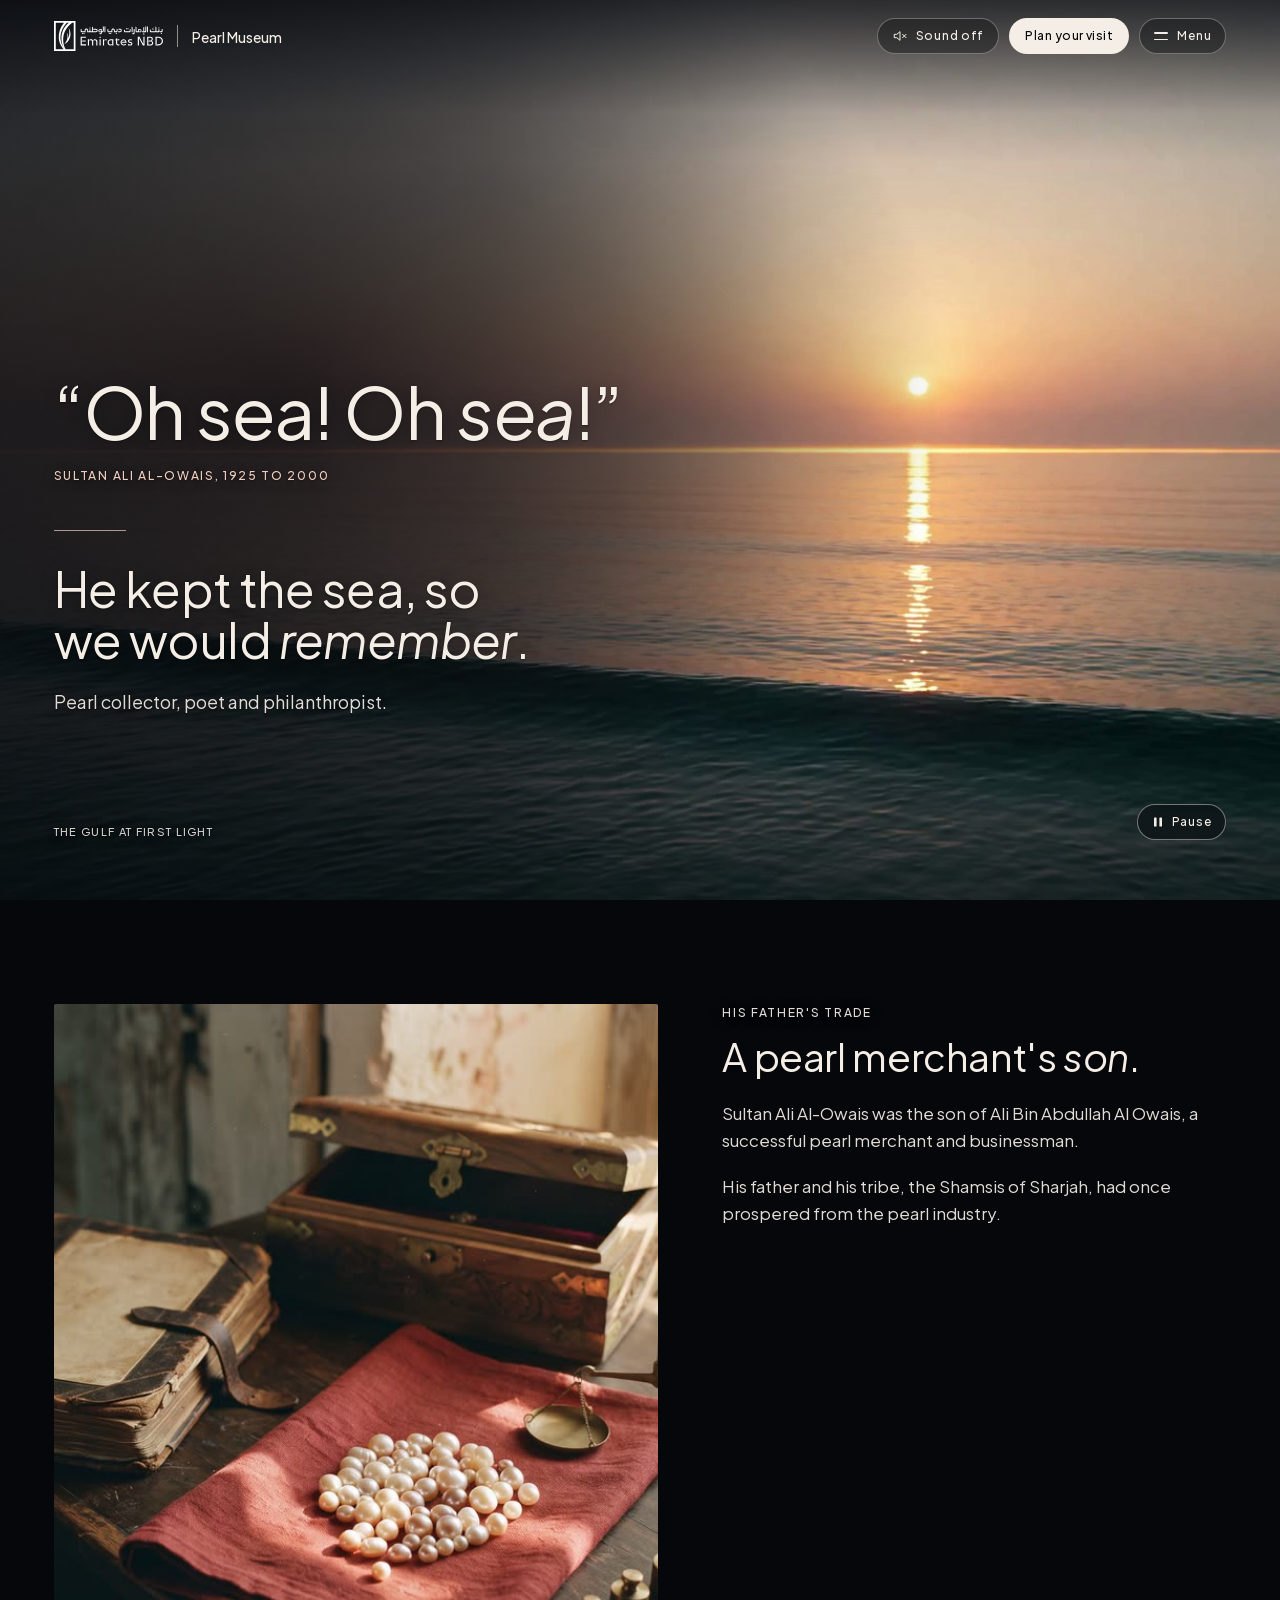
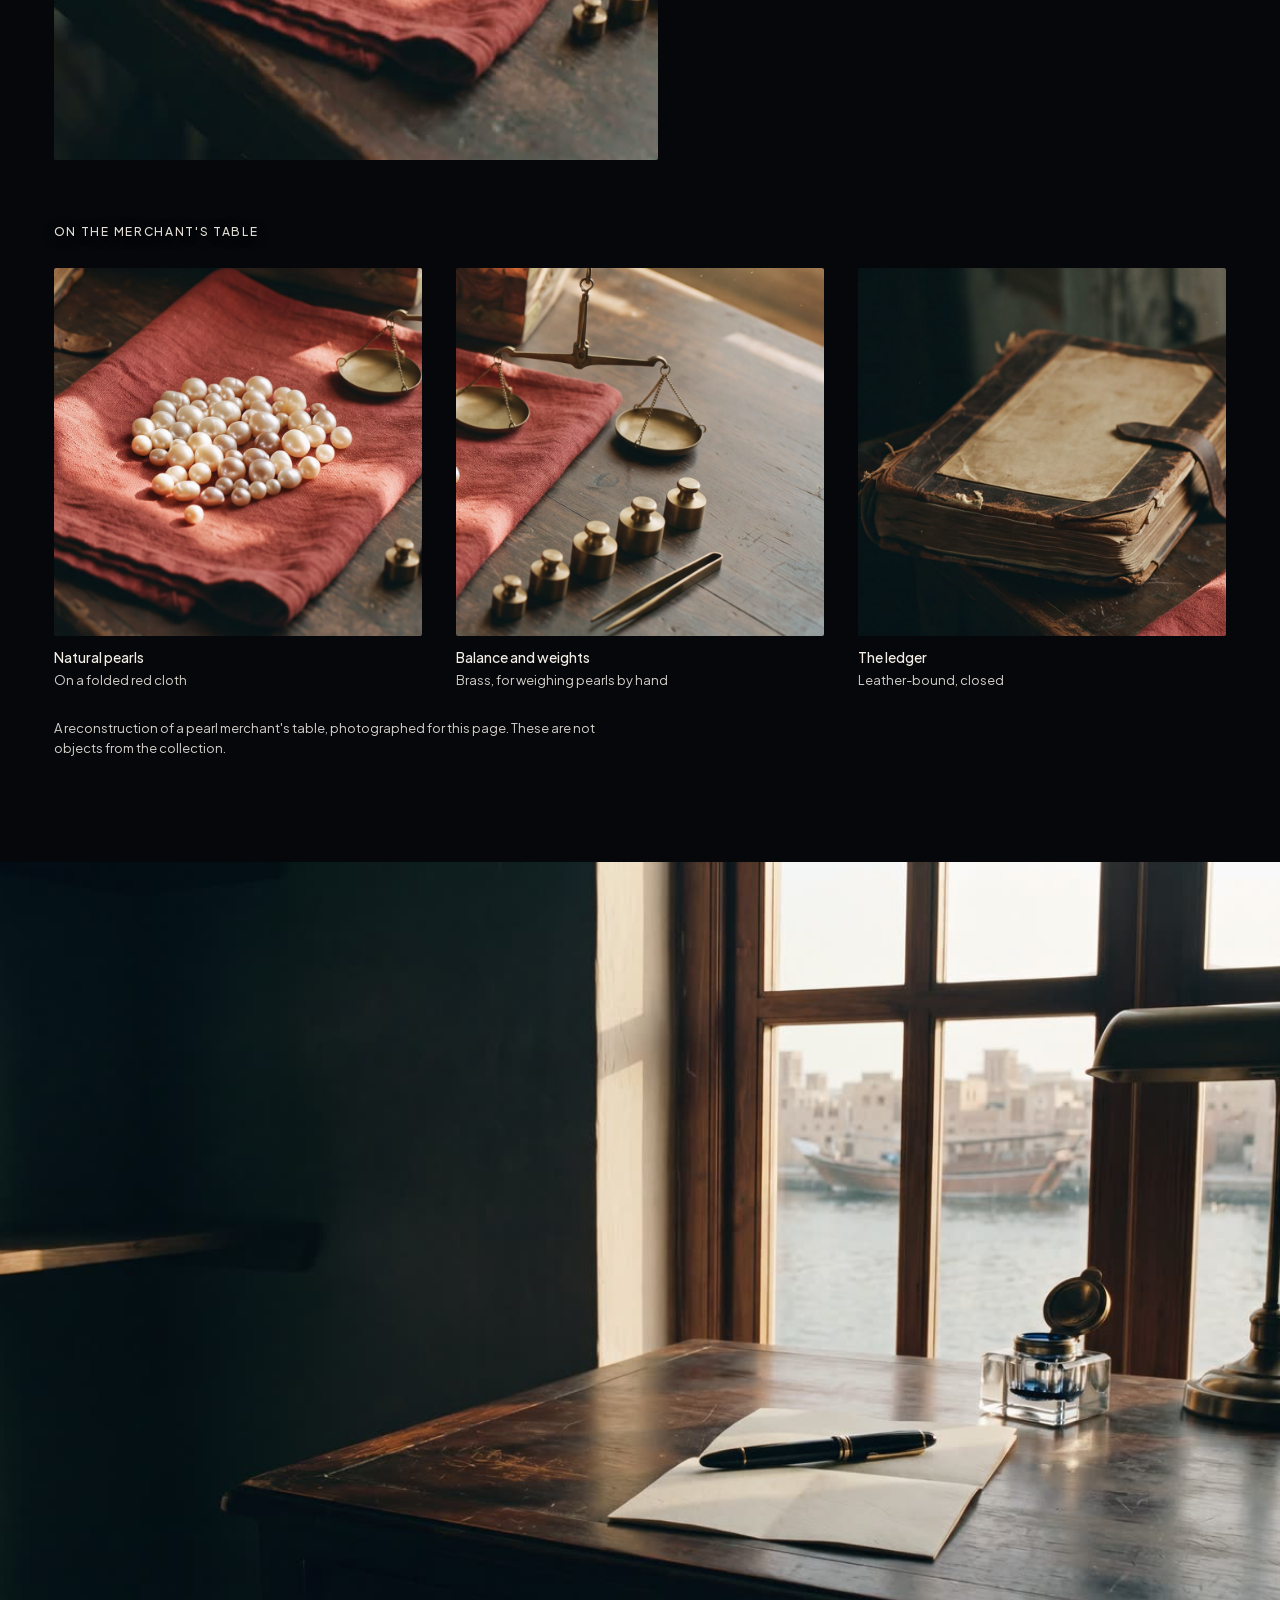
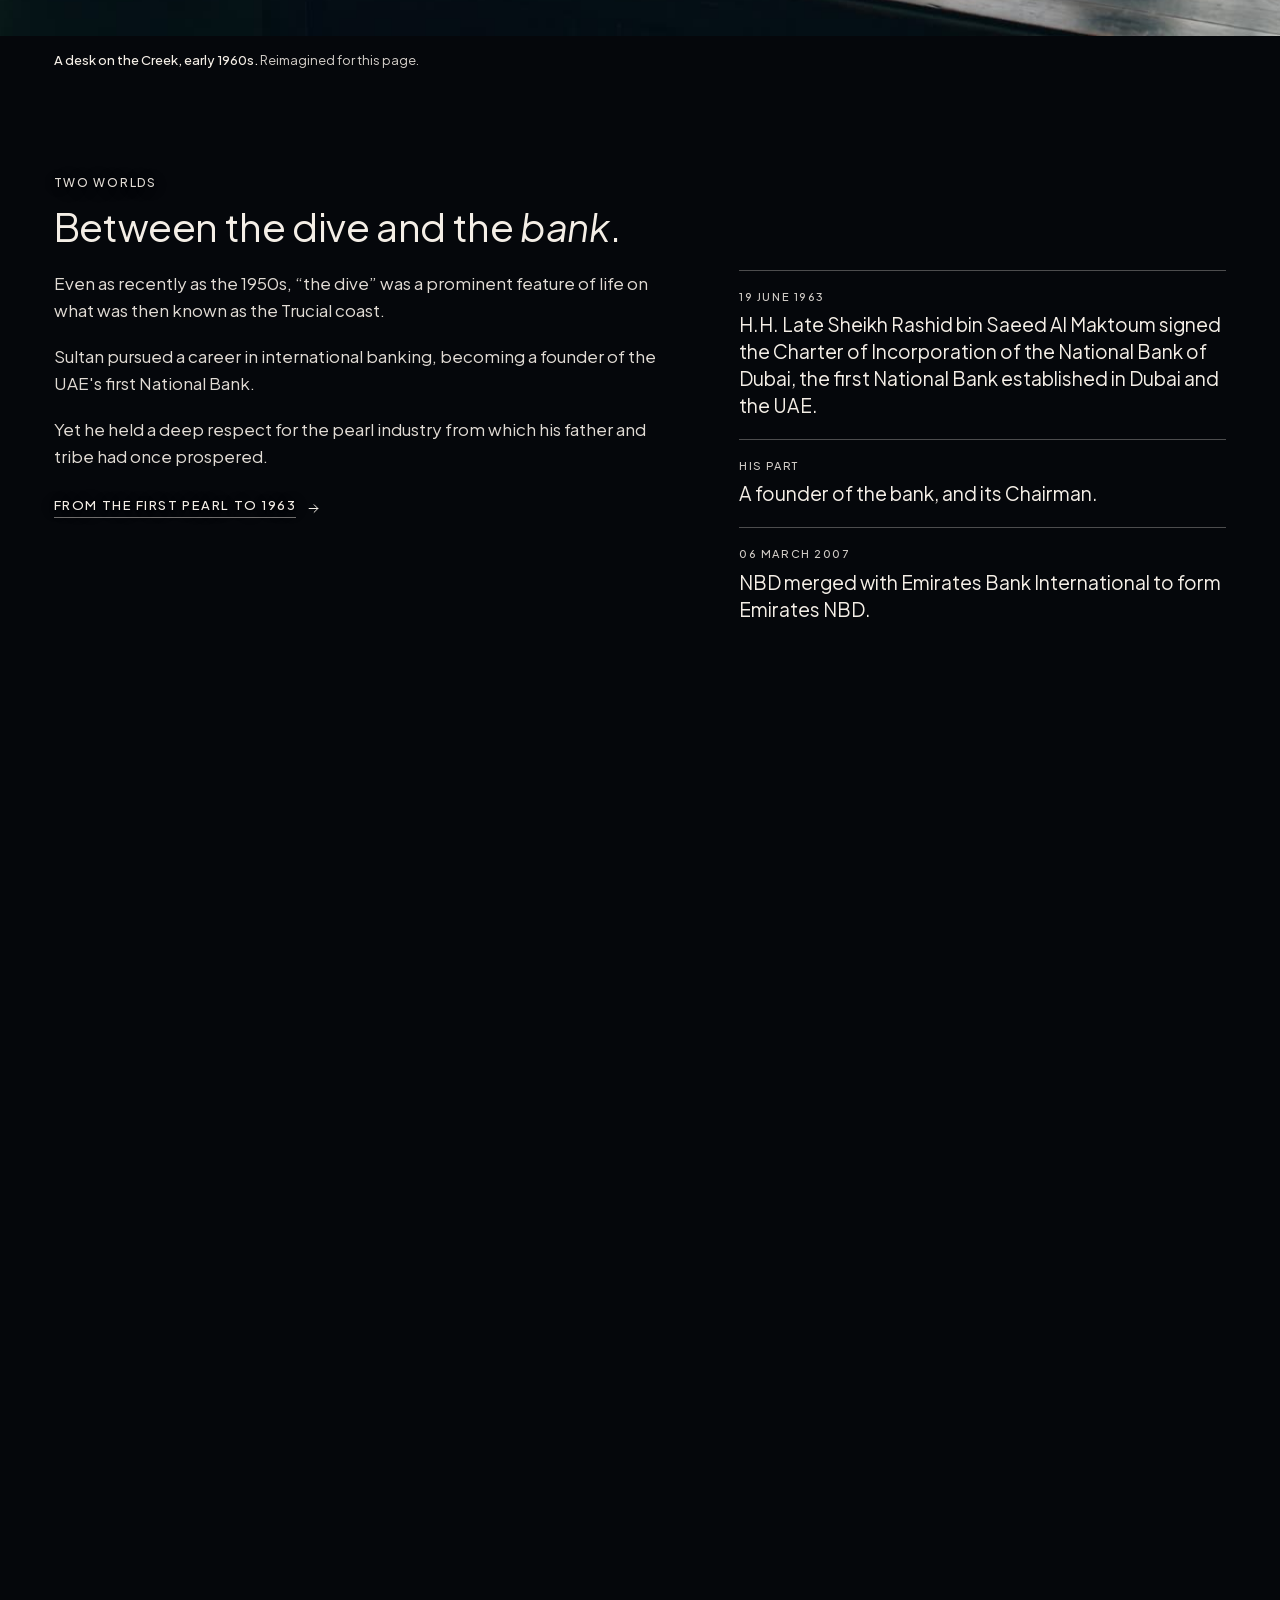
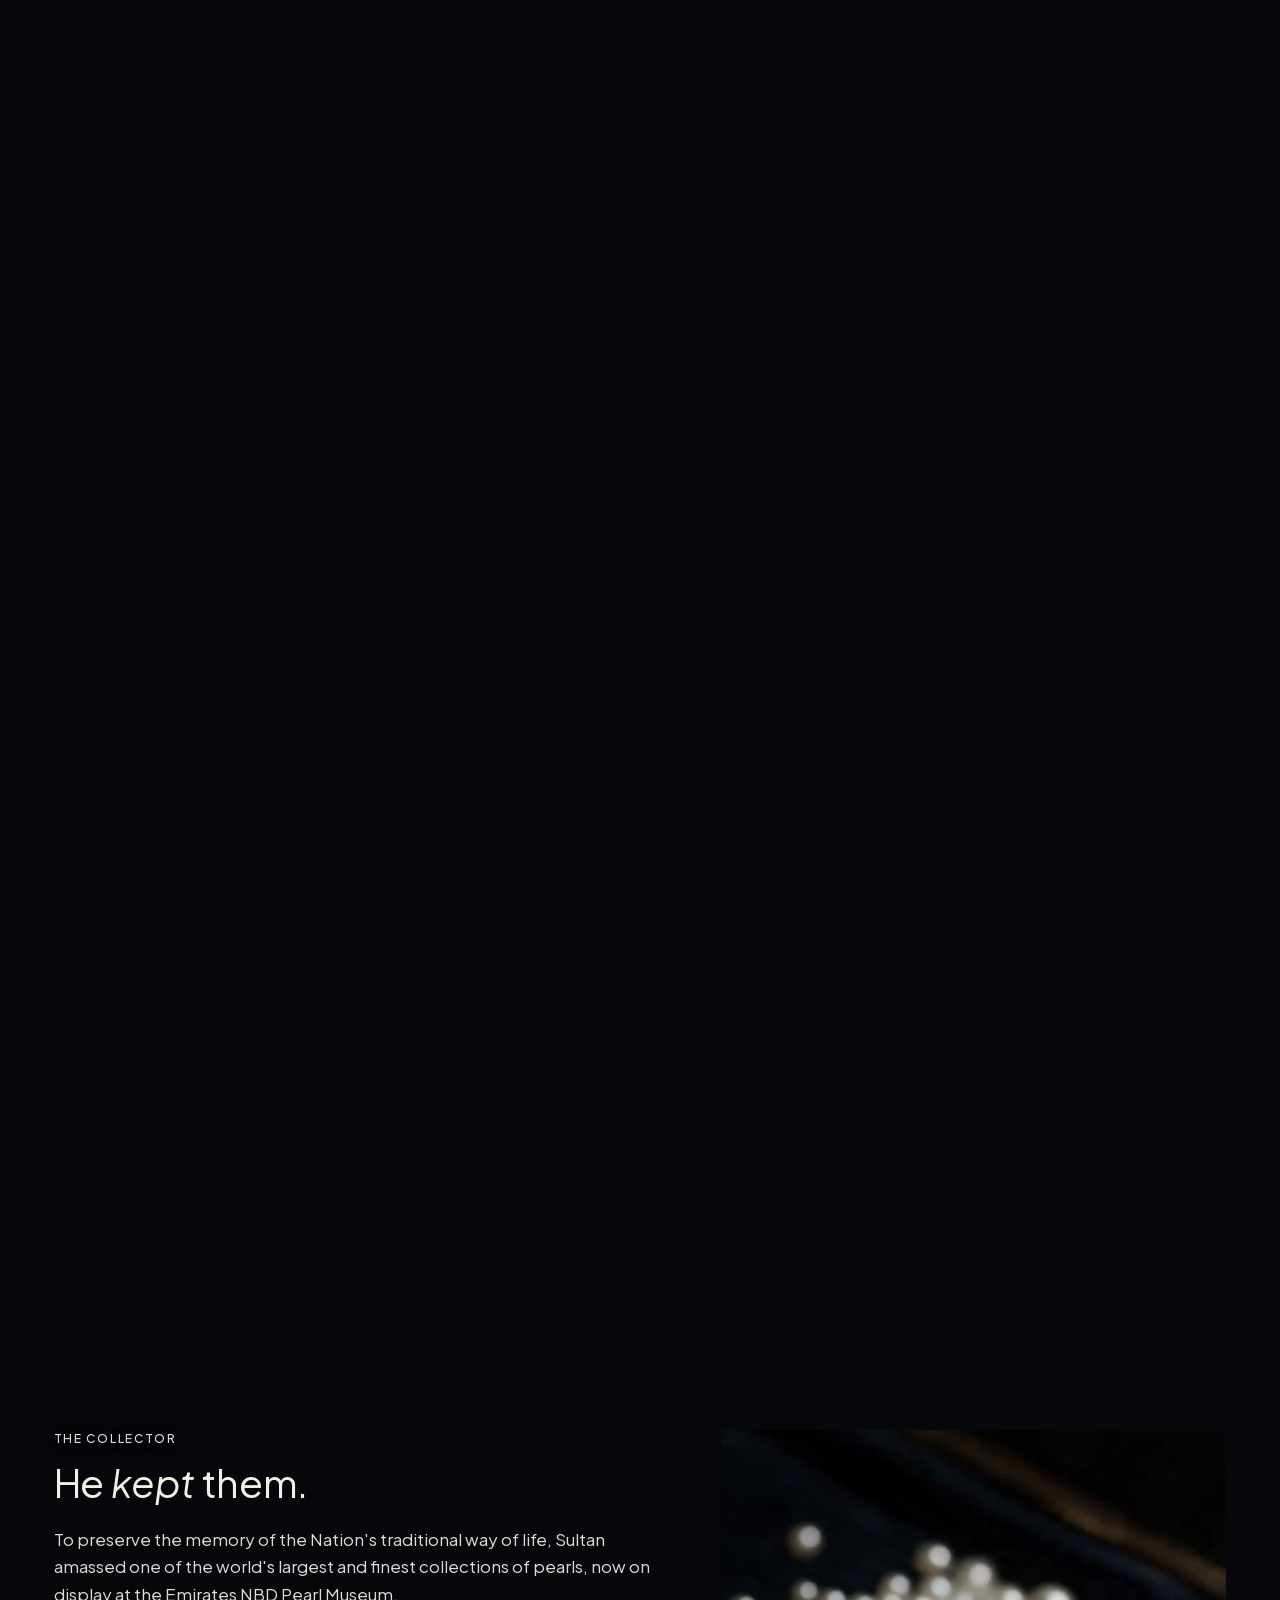
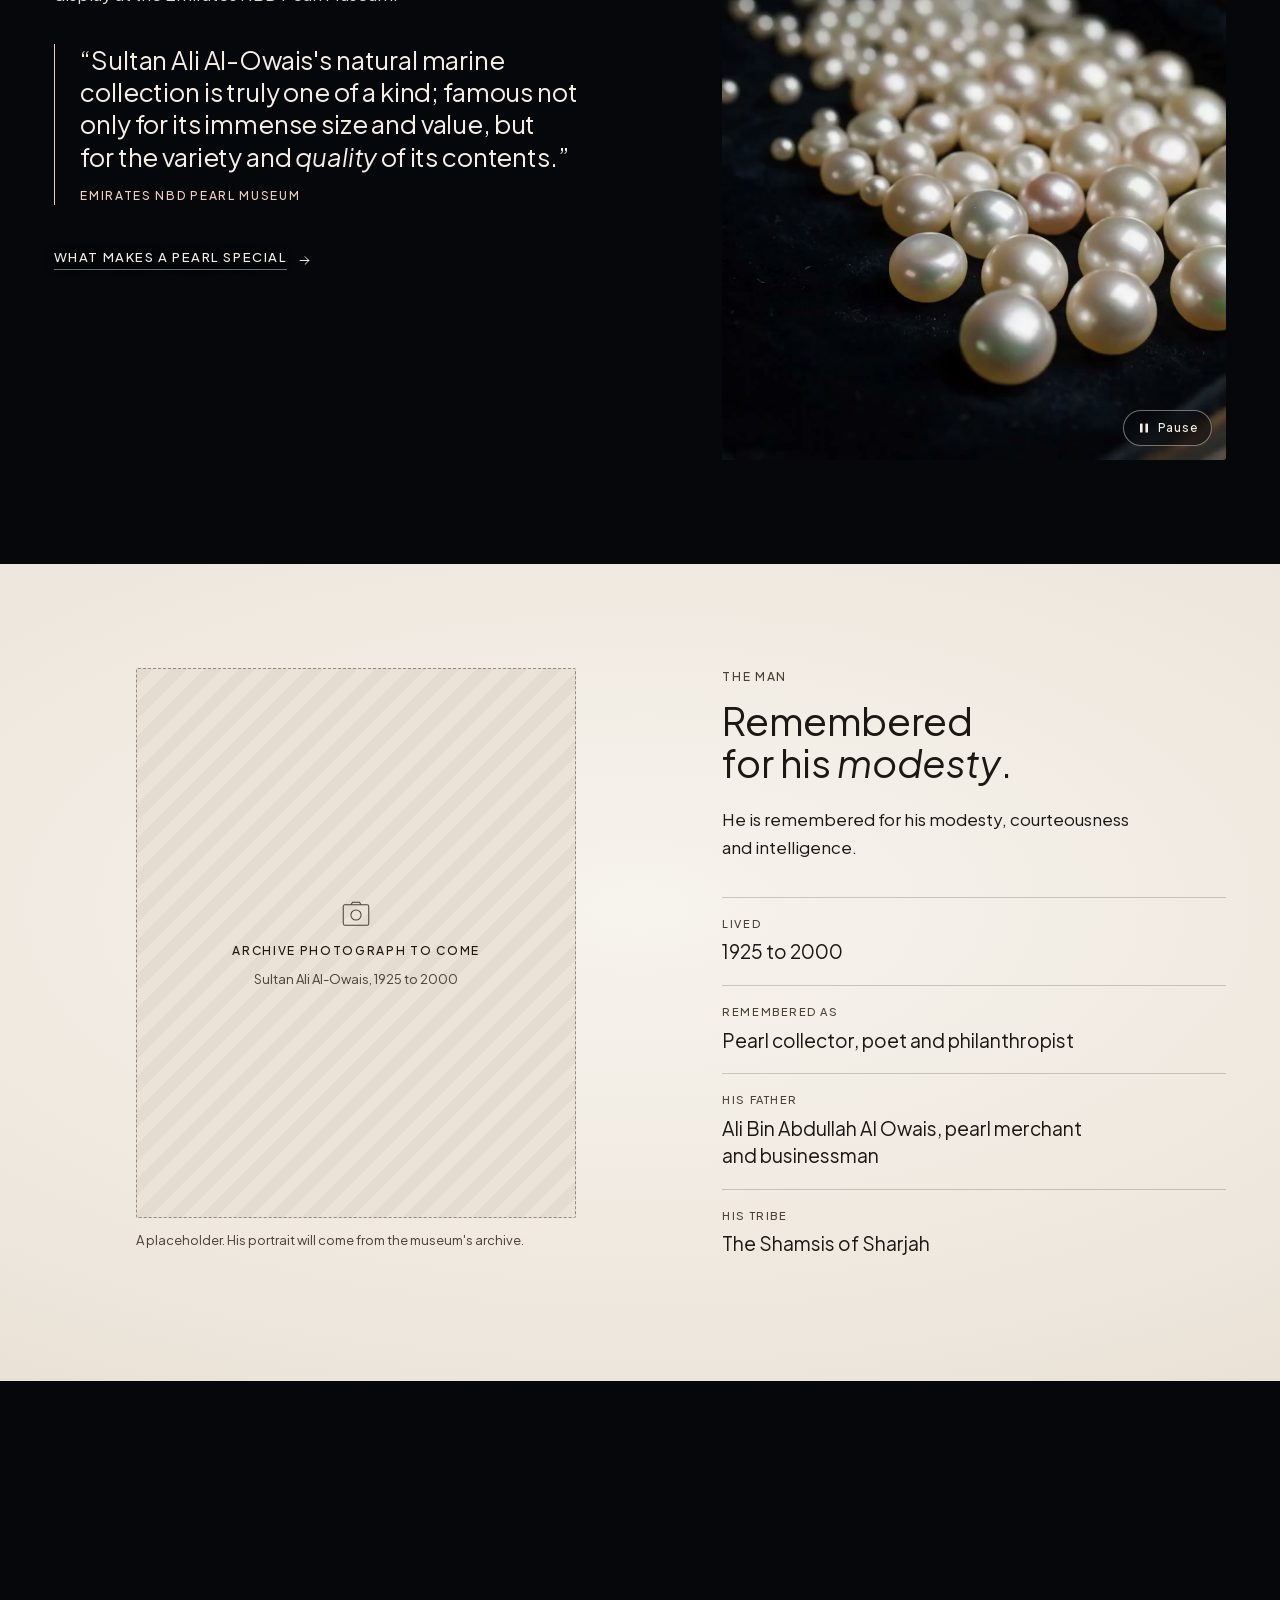
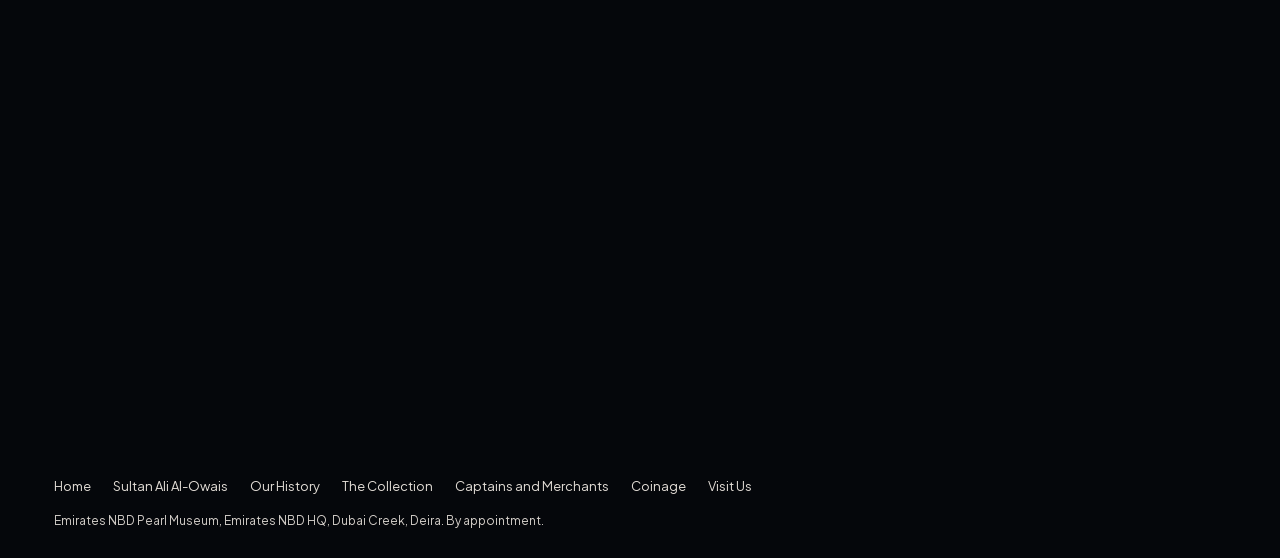
==== commit 52be5248: "Self-host fonts and drop CDN fallbacks Plus Jakarta Sans now loads from kit/fonts (woff2 subsets wit" ====
--- a/about.html
+++ b/about.html
@@ -61,14 +61,13 @@
 <link rel="apple-touch-icon" sizes="180x180" href="assets/og/apple-touch-icon.png">
 <meta name="theme-color" content="#05070b">
 <link rel="icon" href="data:image/svg+xml,%3Csvg xmlns='http://www.w3.org/2000/svg' viewBox='0 0 32 32'%3E%3Cdefs%3E%3CradialGradient id='g' cx='.36' cy='.32' r='.75'%3E%3Cstop offset='0' stop-color='%23fffdf8'/%3E%3Cstop offset='.5' stop-color='%23e6dad0'/%3E%3Cstop offset='1' stop-color='%238f8590'/%3E%3C/radialGradient%3E%3C/defs%3E%3Ccircle cx='16' cy='16' r='12' fill='url(%23g)'/%3E%3C/svg%3E">
-<link rel="preconnect" href="https://fonts.googleapis.com">
-<link rel="preconnect" href="https://fonts.gstatic.com" crossorigin>
-<link href="https://fonts.googleapis.com/css2?family=Plus+Jakarta+Sans:ital,wght@0,400;0,500;0,600;0,700;0,800;1,400;1,500&display=swap" rel="stylesheet">
+<link rel="preload" href="kit/fonts/plus-jakarta-sans-normal-latin.woff2" as="font" type="font/woff2" crossorigin>
+<link href="kit/fonts.css" rel="stylesheet">
 <link rel="preload" as="image" href="assets/about/a1-hero-loop-poster.jpg" media="(min-width:720px)" fetchpriority="high">
 <link rel="preload" as="image" href="assets/about/a1-hero-loop-m-poster.jpg" media="(max-width:719.98px)" fetchpriority="high">
 <link rel="stylesheet" href="kit/site.css">
 <link rel="stylesheet" href="kit/menu.css">
-<!-- site.js is the only script tag: it loads kit/menu.js and GSAP (kit/vendor, cdnjs as fallback) on its own -->
+<!-- site.js is the only script tag: it loads kit/menu.js and GSAP (kit/vendor) on its own -->
 <script src="kit/site.js"></script>
 <style>
 /* ---- page-specific looks only (the kit covers everything shared) ---- */
--- a/kit/fonts.css
+++ b/kit/fonts.css
@@ -0,0 +1,253 @@
+/* Plus Jakarta Sans (SIL OFL 1.1), self-hosted from Google Fonts */
+/* cyrillic-ext */
+@font-face {
+  font-family: 'Plus Jakarta Sans';
+  font-style: italic;
+  font-weight: 400;
+  font-display: swap;
+  src: url(fonts/plus-jakarta-sans-italic-cyrillic-ext.woff2) format('woff2');
+  unicode-range: U+0460-052F, U+1C80-1C8A, U+20B4, U+2DE0-2DFF, U+A640-A69F, U+FE2E-FE2F;
+}
+/* vietnamese */
+@font-face {
+  font-family: 'Plus Jakarta Sans';
+  font-style: italic;
+  font-weight: 400;
+  font-display: swap;
+  src: url(fonts/plus-jakarta-sans-italic-vietnamese.woff2) format('woff2');
+  unicode-range: U+0102-0103, U+0110-0111, U+0128-0129, U+0168-0169, U+01A0-01A1, U+01AF-01B0, U+0300-0301, U+0303-0304, U+0308-0309, U+0323, U+0329, U+1EA0-1EF9, U+20AB;
+}
+/* latin-ext */
+@font-face {
+  font-family: 'Plus Jakarta Sans';
+  font-style: italic;
+  font-weight: 400;
+  font-display: swap;
+  src: url(fonts/plus-jakarta-sans-italic-latin-ext.woff2) format('woff2');
+  unicode-range: U+0100-02BA, U+02BD-02C5, U+02C7-02CC, U+02CE-02D7, U+02DD-02FF, U+0304, U+0308, U+0329, U+1D00-1DBF, U+1E00-1E9F, U+1EF2-1EFF, U+2020, U+20A0-20AB, U+20AD-20C4, U+2113, U+2C60-2C7F, U+A720-A7FF;
+}
+/* latin */
+@font-face {
+  font-family: 'Plus Jakarta Sans';
+  font-style: italic;
+  font-weight: 400;
+  font-display: swap;
+  src: url(fonts/plus-jakarta-sans-italic-latin.woff2) format('woff2');
+  unicode-range: U+0000-00FF, U+0131, U+0152-0153, U+02BB-02BC, U+02C6, U+02DA, U+02DC, U+0304, U+0308, U+0329, U+2000-206F, U+20AC, U+2122, U+2191, U+2193, U+2212, U+2215, U+FEFF, U+FFFD;
+}
+/* cyrillic-ext */
+@font-face {
+  font-family: 'Plus Jakarta Sans';
+  font-style: italic;
+  font-weight: 500;
+  font-display: swap;
+  src: url(fonts/plus-jakarta-sans-italic-cyrillic-ext.woff2) format('woff2');
+  unicode-range: U+0460-052F, U+1C80-1C8A, U+20B4, U+2DE0-2DFF, U+A640-A69F, U+FE2E-FE2F;
+}
+/* vietnamese */
+@font-face {
+  font-family: 'Plus Jakarta Sans';
+  font-style: italic;
+  font-weight: 500;
+  font-display: swap;
+  src: url(fonts/plus-jakarta-sans-italic-vietnamese.woff2) format('woff2');
+  unicode-range: U+0102-0103, U+0110-0111, U+0128-0129, U+0168-0169, U+01A0-01A1, U+01AF-01B0, U+0300-0301, U+0303-0304, U+0308-0309, U+0323, U+0329, U+1EA0-1EF9, U+20AB;
+}
+/* latin-ext */
+@font-face {
+  font-family: 'Plus Jakarta Sans';
+  font-style: italic;
+  font-weight: 500;
+  font-display: swap;
+  src: url(fonts/plus-jakarta-sans-italic-latin-ext.woff2) format('woff2');
+  unicode-range: U+0100-02BA, U+02BD-02C5, U+02C7-02CC, U+02CE-02D7, U+02DD-02FF, U+0304, U+0308, U+0329, U+1D00-1DBF, U+1E00-1E9F, U+1EF2-1EFF, U+2020, U+20A0-20AB, U+20AD-20C4, U+2113, U+2C60-2C7F, U+A720-A7FF;
+}
+/* latin */
+@font-face {
+  font-family: 'Plus Jakarta Sans';
+  font-style: italic;
+  font-weight: 500;
+  font-display: swap;
+  src: url(fonts/plus-jakarta-sans-italic-latin.woff2) format('woff2');
+  unicode-range: U+0000-00FF, U+0131, U+0152-0153, U+02BB-02BC, U+02C6, U+02DA, U+02DC, U+0304, U+0308, U+0329, U+2000-206F, U+20AC, U+2122, U+2191, U+2193, U+2212, U+2215, U+FEFF, U+FFFD;
+}
+/* cyrillic-ext */
+@font-face {
+  font-family: 'Plus Jakarta Sans';
+  font-style: normal;
+  font-weight: 400;
+  font-display: swap;
+  src: url(fonts/plus-jakarta-sans-normal-cyrillic-ext.woff2) format('woff2');
+  unicode-range: U+0460-052F, U+1C80-1C8A, U+20B4, U+2DE0-2DFF, U+A640-A69F, U+FE2E-FE2F;
+}
+/* vietnamese */
+@font-face {
+  font-family: 'Plus Jakarta Sans';
+  font-style: normal;
+  font-weight: 400;
+  font-display: swap;
+  src: url(fonts/plus-jakarta-sans-normal-vietnamese.woff2) format('woff2');
+  unicode-range: U+0102-0103, U+0110-0111, U+0128-0129, U+0168-0169, U+01A0-01A1, U+01AF-01B0, U+0300-0301, U+0303-0304, U+0308-0309, U+0323, U+0329, U+1EA0-1EF9, U+20AB;
+}
+/* latin-ext */
+@font-face {
+  font-family: 'Plus Jakarta Sans';
+  font-style: normal;
+  font-weight: 400;
+  font-display: swap;
+  src: url(fonts/plus-jakarta-sans-normal-latin-ext.woff2) format('woff2');
+  unicode-range: U+0100-02BA, U+02BD-02C5, U+02C7-02CC, U+02CE-02D7, U+02DD-02FF, U+0304, U+0308, U+0329, U+1D00-1DBF, U+1E00-1E9F, U+1EF2-1EFF, U+2020, U+20A0-20AB, U+20AD-20C4, U+2113, U+2C60-2C7F, U+A720-A7FF;
+}
+/* latin */
+@font-face {
+  font-family: 'Plus Jakarta Sans';
+  font-style: normal;
+  font-weight: 400;
+  font-display: swap;
+  src: url(fonts/plus-jakarta-sans-normal-latin.woff2) format('woff2');
+  unicode-range: U+0000-00FF, U+0131, U+0152-0153, U+02BB-02BC, U+02C6, U+02DA, U+02DC, U+0304, U+0308, U+0329, U+2000-206F, U+20AC, U+2122, U+2191, U+2193, U+2212, U+2215, U+FEFF, U+FFFD;
+}
+/* cyrillic-ext */
+@font-face {
+  font-family: 'Plus Jakarta Sans';
+  font-style: normal;
+  font-weight: 500;
+  font-display: swap;
+  src: url(fonts/plus-jakarta-sans-normal-cyrillic-ext.woff2) format('woff2');
+  unicode-range: U+0460-052F, U+1C80-1C8A, U+20B4, U+2DE0-2DFF, U+A640-A69F, U+FE2E-FE2F;
+}
+/* vietnamese */
+@font-face {
+  font-family: 'Plus Jakarta Sans';
+  font-style: normal;
+  font-weight: 500;
+  font-display: swap;
+  src: url(fonts/plus-jakarta-sans-normal-vietnamese.woff2) format('woff2');
+  unicode-range: U+0102-0103, U+0110-0111, U+0128-0129, U+0168-0169, U+01A0-01A1, U+01AF-01B0, U+0300-0301, U+0303-0304, U+0308-0309, U+0323, U+0329, U+1EA0-1EF9, U+20AB;
+}
+/* latin-ext */
+@font-face {
+  font-family: 'Plus Jakarta Sans';
+  font-style: normal;
+  font-weight: 500;
+  font-display: swap;
+  src: url(fonts/plus-jakarta-sans-normal-latin-ext.woff2) format('woff2');
+  unicode-range: U+0100-02BA, U+02BD-02C5, U+02C7-02CC, U+02CE-02D7, U+02DD-02FF, U+0304, U+0308, U+0329, U+1D00-1DBF, U+1E00-1E9F, U+1EF2-1EFF, U+2020, U+20A0-20AB, U+20AD-20C4, U+2113, U+2C60-2C7F, U+A720-A7FF;
+}
+/* latin */
+@font-face {
+  font-family: 'Plus Jakarta Sans';
+  font-style: normal;
+  font-weight: 500;
+  font-display: swap;
+  src: url(fonts/plus-jakarta-sans-normal-latin.woff2) format('woff2');
+  unicode-range: U+0000-00FF, U+0131, U+0152-0153, U+02BB-02BC, U+02C6, U+02DA, U+02DC, U+0304, U+0308, U+0329, U+2000-206F, U+20AC, U+2122, U+2191, U+2193, U+2212, U+2215, U+FEFF, U+FFFD;
+}
+/* cyrillic-ext */
+@font-face {
+  font-family: 'Plus Jakarta Sans';
+  font-style: normal;
+  font-weight: 600;
+  font-display: swap;
+  src: url(fonts/plus-jakarta-sans-normal-cyrillic-ext.woff2) format('woff2');
+  unicode-range: U+0460-052F, U+1C80-1C8A, U+20B4, U+2DE0-2DFF, U+A640-A69F, U+FE2E-FE2F;
+}
+/* vietnamese */
+@font-face {
+  font-family: 'Plus Jakarta Sans';
+  font-style: normal;
+  font-weight: 600;
+  font-display: swap;
+  src: url(fonts/plus-jakarta-sans-normal-vietnamese.woff2) format('woff2');
+  unicode-range: U+0102-0103, U+0110-0111, U+0128-0129, U+0168-0169, U+01A0-01A1, U+01AF-01B0, U+0300-0301, U+0303-0304, U+0308-0309, U+0323, U+0329, U+1EA0-1EF9, U+20AB;
+}
+/* latin-ext */
+@font-face {
+  font-family: 'Plus Jakarta Sans';
+  font-style: normal;
+  font-weight: 600;
+  font-display: swap;
+  src: url(fonts/plus-jakarta-sans-normal-latin-ext.woff2) format('woff2');
+  unicode-range: U+0100-02BA, U+02BD-02C5, U+02C7-02CC, U+02CE-02D7, U+02DD-02FF, U+0304, U+0308, U+0329, U+1D00-1DBF, U+1E00-1E9F, U+1EF2-1EFF, U+2020, U+20A0-20AB, U+20AD-20C4, U+2113, U+2C60-2C7F, U+A720-A7FF;
+}
+/* latin */
+@font-face {
+  font-family: 'Plus Jakarta Sans';
+  font-style: normal;
+  font-weight: 600;
+  font-display: swap;
+  src: url(fonts/plus-jakarta-sans-normal-latin.woff2) format('woff2');
+  unicode-range: U+0000-00FF, U+0131, U+0152-0153, U+02BB-02BC, U+02C6, U+02DA, U+02DC, U+0304, U+0308, U+0329, U+2000-206F, U+20AC, U+2122, U+2191, U+2193, U+2212, U+2215, U+FEFF, U+FFFD;
+}
+/* cyrillic-ext */
+@font-face {
+  font-family: 'Plus Jakarta Sans';
+  font-style: normal;
+  font-weight: 700;
+  font-display: swap;
+  src: url(fonts/plus-jakarta-sans-normal-cyrillic-ext.woff2) format('woff2');
+  unicode-range: U+0460-052F, U+1C80-1C8A, U+20B4, U+2DE0-2DFF, U+A640-A69F, U+FE2E-FE2F;
+}
+/* vietnamese */
+@font-face {
+  font-family: 'Plus Jakarta Sans';
+  font-style: normal;
+  font-weight: 700;
+  font-display: swap;
+  src: url(fonts/plus-jakarta-sans-normal-vietnamese.woff2) format('woff2');
+  unicode-range: U+0102-0103, U+0110-0111, U+0128-0129, U+0168-0169, U+01A0-01A1, U+01AF-01B0, U+0300-0301, U+0303-0304, U+0308-0309, U+0323, U+0329, U+1EA0-1EF9, U+20AB;
+}
+/* latin-ext */
+@font-face {
+  font-family: 'Plus Jakarta Sans';
+  font-style: normal;
+  font-weight: 700;
+  font-display: swap;
+  src: url(fonts/plus-jakarta-sans-normal-latin-ext.woff2) format('woff2');
+  unicode-range: U+0100-02BA, U+02BD-02C5, U+02C7-02CC, U+02CE-02D7, U+02DD-02FF, U+0304, U+0308, U+0329, U+1D00-1DBF, U+1E00-1E9F, U+1EF2-1EFF, U+2020, U+20A0-20AB, U+20AD-20C4, U+2113, U+2C60-2C7F, U+A720-A7FF;
+}
+/* latin */
+@font-face {
+  font-family: 'Plus Jakarta Sans';
+  font-style: normal;
+  font-weight: 700;
+  font-display: swap;
+  src: url(fonts/plus-jakarta-sans-normal-latin.woff2) format('woff2');
+  unicode-range: U+0000-00FF, U+0131, U+0152-0153, U+02BB-02BC, U+02C6, U+02DA, U+02DC, U+0304, U+0308, U+0329, U+2000-206F, U+20AC, U+2122, U+2191, U+2193, U+2212, U+2215, U+FEFF, U+FFFD;
+}
+/* cyrillic-ext */
+@font-face {
+  font-family: 'Plus Jakarta Sans';
+  font-style: normal;
+  font-weight: 800;
+  font-display: swap;
+  src: url(fonts/plus-jakarta-sans-normal-cyrillic-ext.woff2) format('woff2');
+  unicode-range: U+0460-052F, U+1C80-1C8A, U+20B4, U+2DE0-2DFF, U+A640-A69F, U+FE2E-FE2F;
+}
+/* vietnamese */
+@font-face {
+  font-family: 'Plus Jakarta Sans';
+  font-style: normal;
+  font-weight: 800;
+  font-display: swap;
+  src: url(fonts/plus-jakarta-sans-normal-vietnamese.woff2) format('woff2');
+  unicode-range: U+0102-0103, U+0110-0111, U+0128-0129, U+0168-0169, U+01A0-01A1, U+01AF-01B0, U+0300-0301, U+0303-0304, U+0308-0309, U+0323, U+0329, U+1EA0-1EF9, U+20AB;
+}
+/* latin-ext */
+@font-face {
+  font-family: 'Plus Jakarta Sans';
+  font-style: normal;
+  font-weight: 800;
+  font-display: swap;
+  src: url(fonts/plus-jakarta-sans-normal-latin-ext.woff2) format('woff2');
+  unicode-range: U+0100-02BA, U+02BD-02C5, U+02C7-02CC, U+02CE-02D7, U+02DD-02FF, U+0304, U+0308, U+0329, U+1D00-1DBF, U+1E00-1E9F, U+1EF2-1EFF, U+2020, U+20A0-20AB, U+20AD-20C4, U+2113, U+2C60-2C7F, U+A720-A7FF;
+}
+/* latin */
+@font-face {
+  font-family: 'Plus Jakarta Sans';
+  font-style: normal;
+  font-weight: 800;
+  font-display: swap;
+  src: url(fonts/plus-jakarta-sans-normal-latin.woff2) format('woff2');
+  unicode-range: U+0000-00FF, U+0131, U+0152-0153, U+02BB-02BC, U+02C6, U+02DA, U+02DC, U+0304, U+0308, U+0329, U+2000-206F, U+20AC, U+2122, U+2191, U+2193, U+2212, U+2215, U+FEFF, U+FFFD;
+}
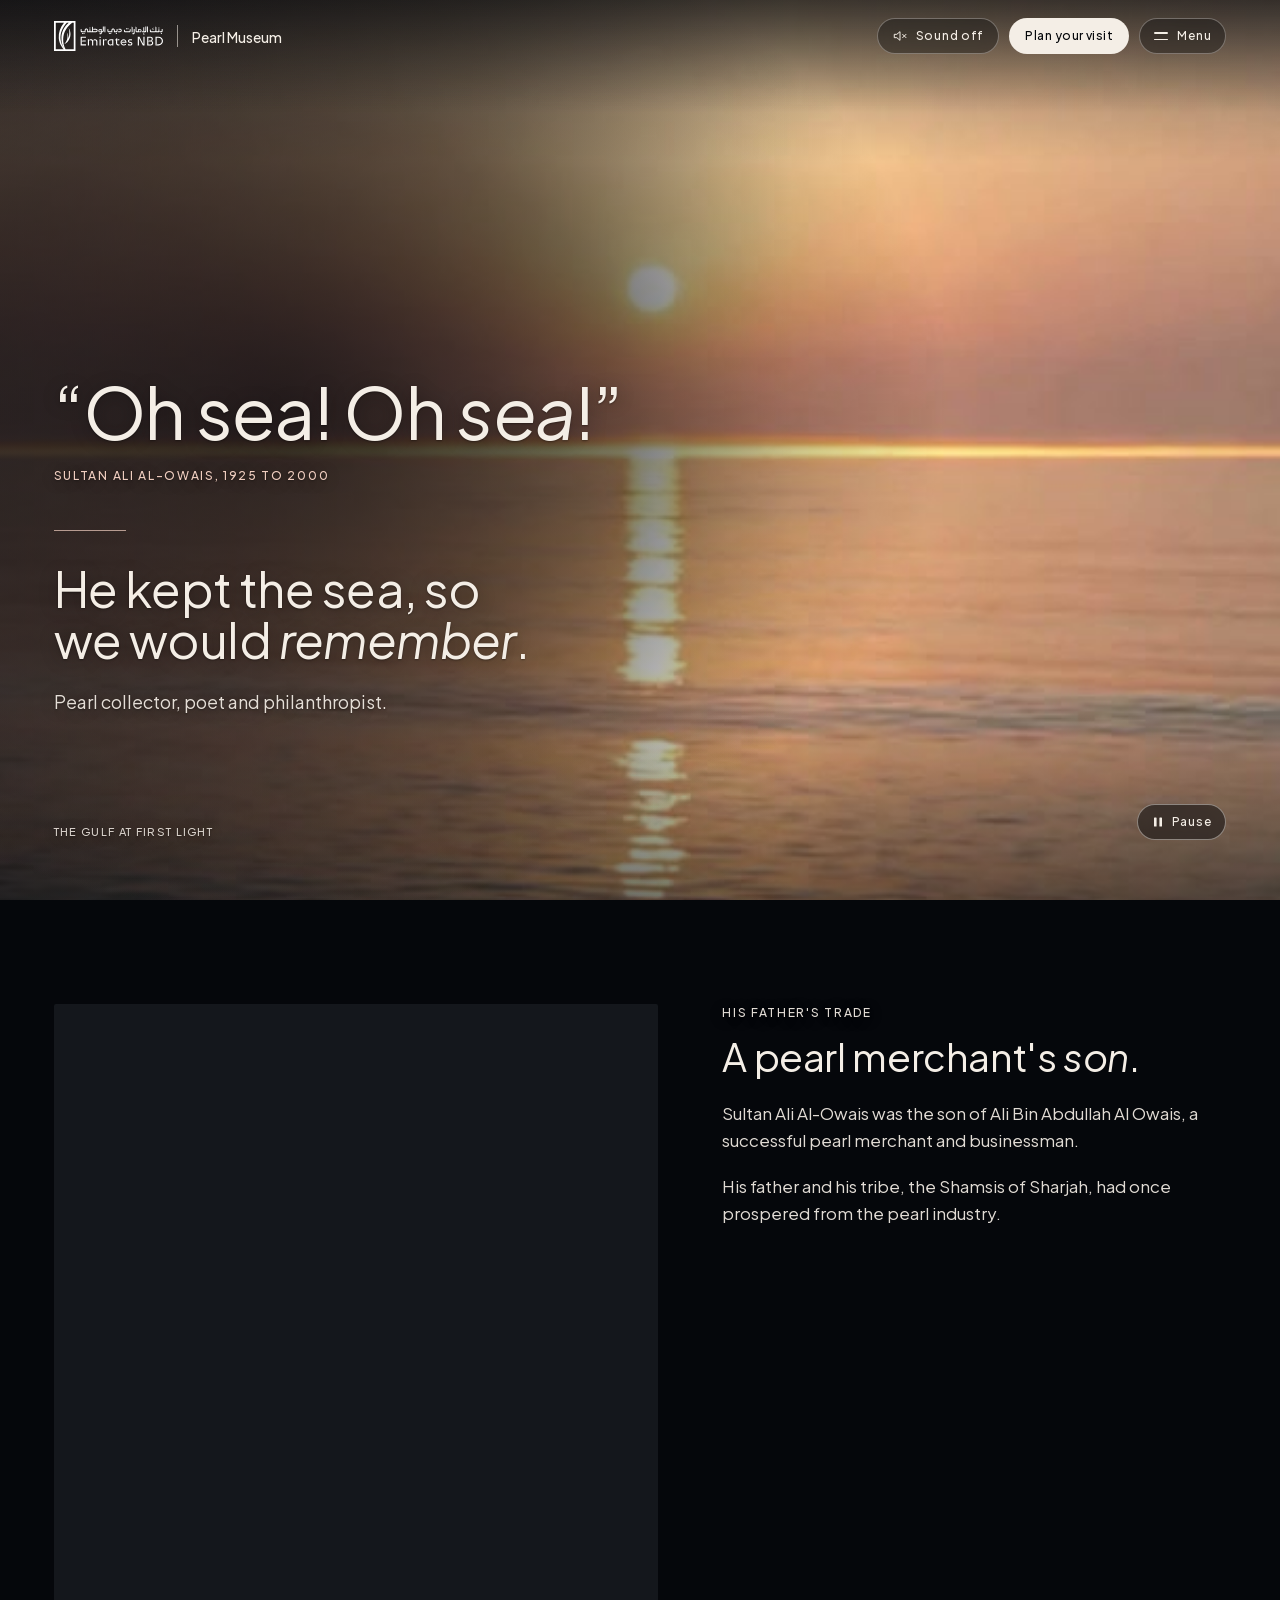
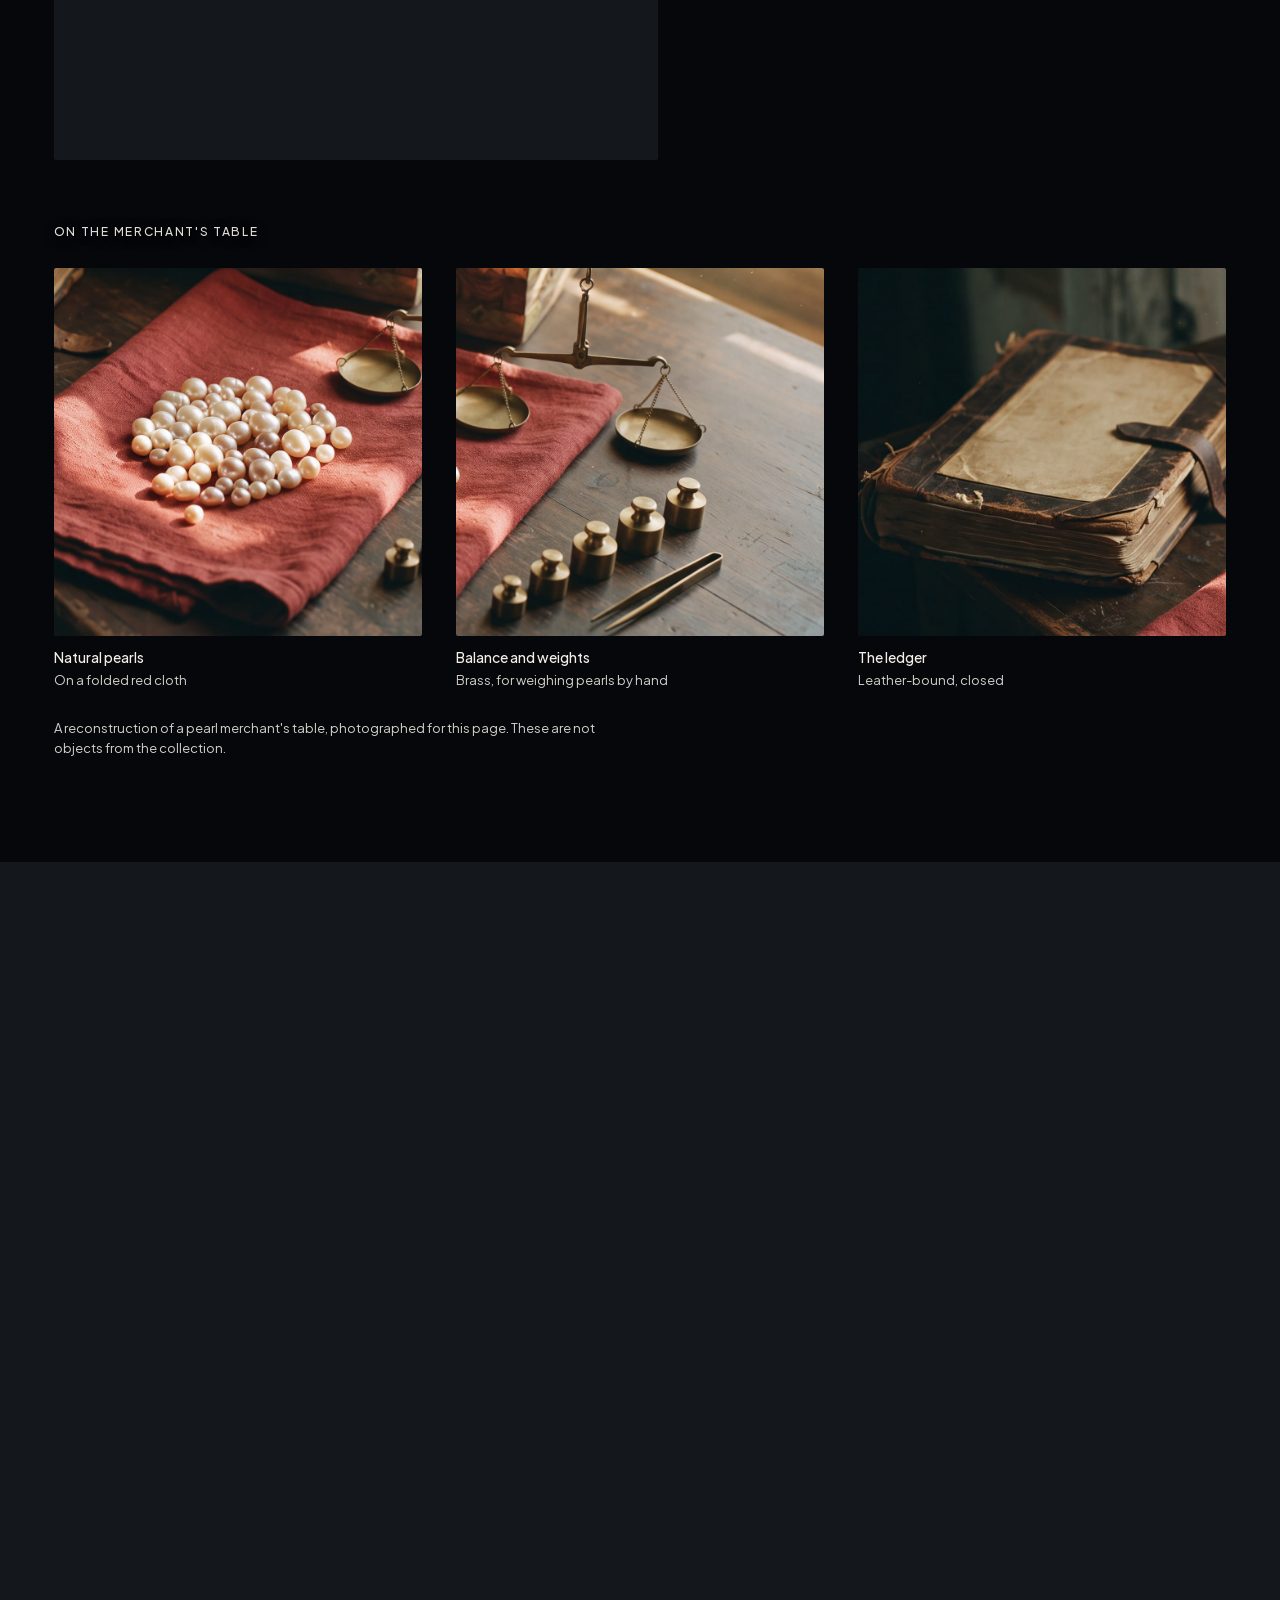
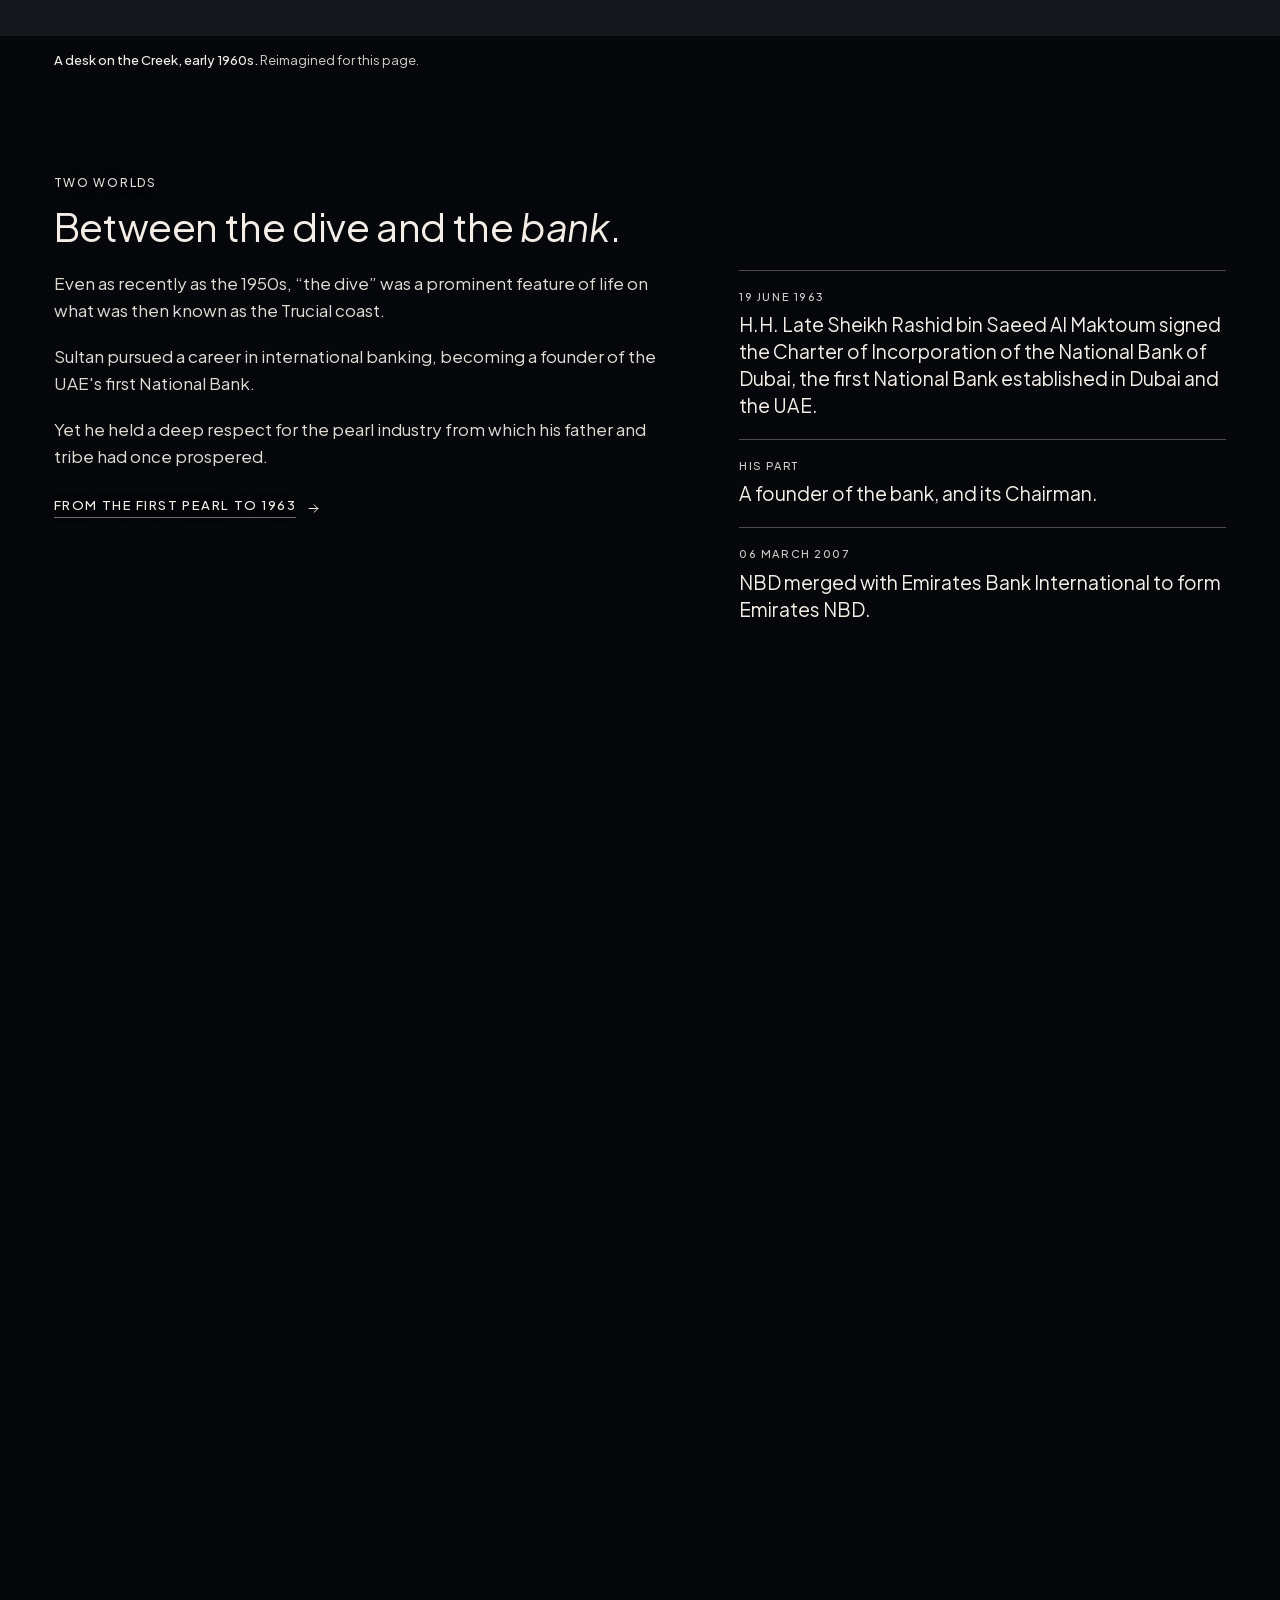
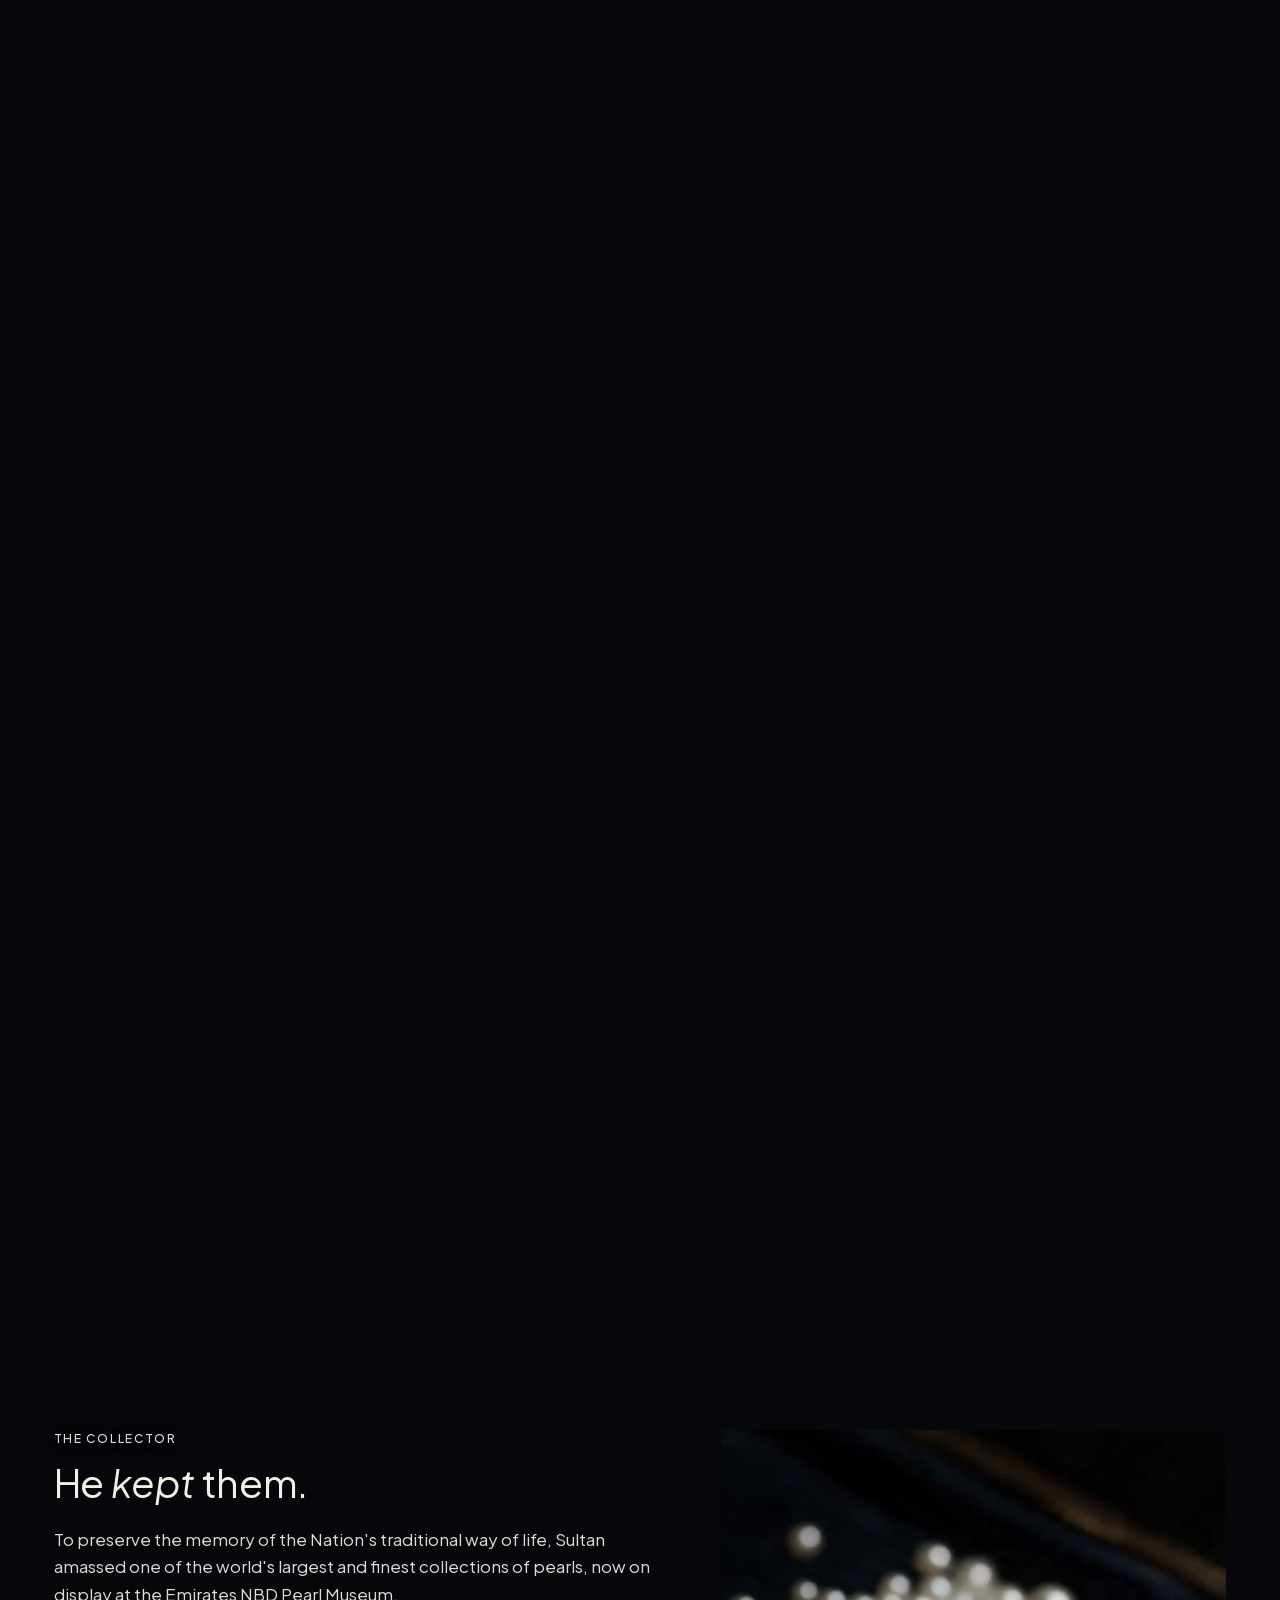
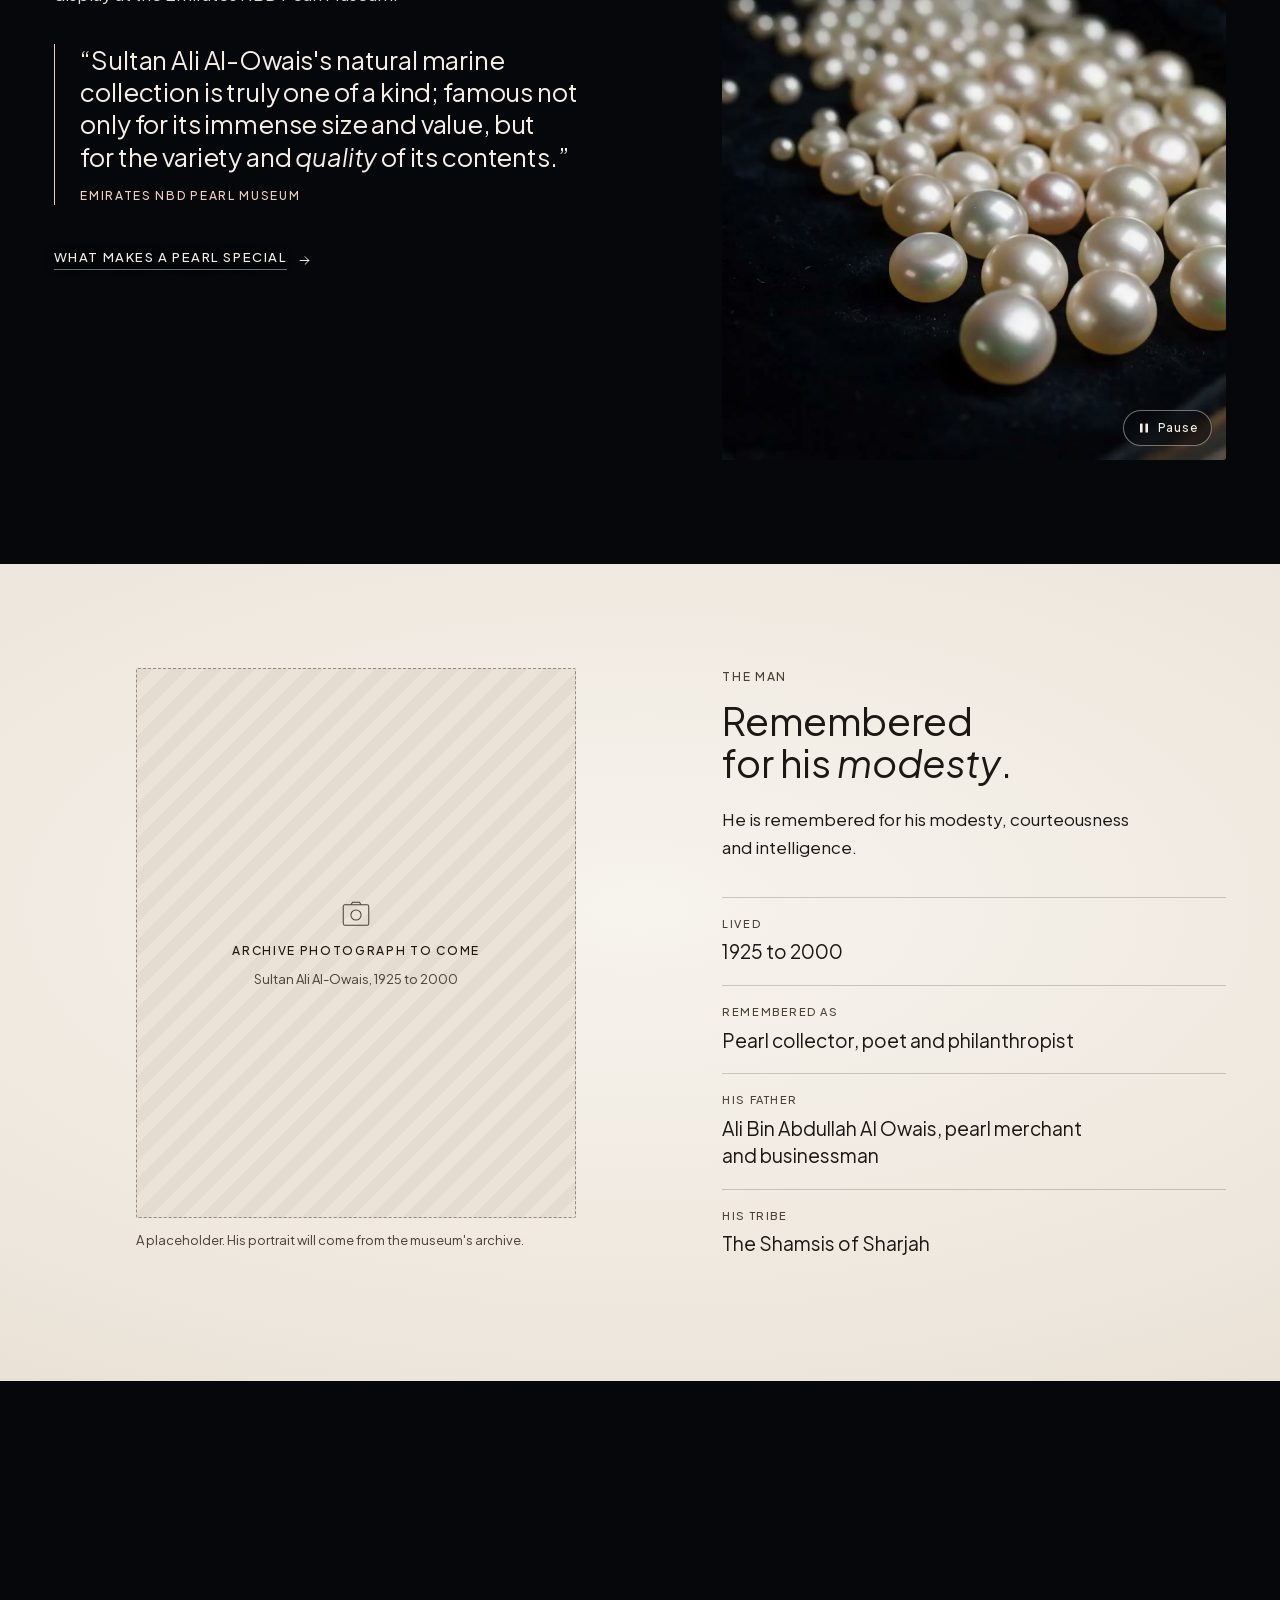
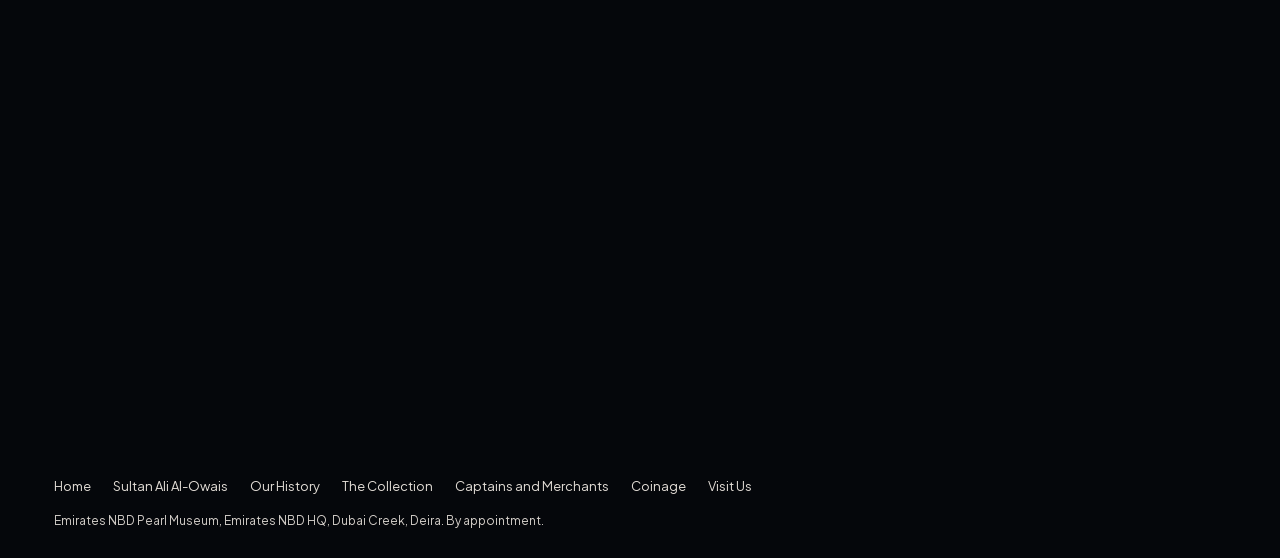
==== commit e93cfa99: "Move kit/ and media into assets/{css,js,fonts,images,videos} - kit/style(.min).css      -> assets/cs" ====
--- a/about.html
+++ b/about.html
@@ -50,134 +50,32 @@
 <meta property="og:site_name" content="Emirates NBD Pearl Museum">
 <meta property="og:title" content="Sultan Ali Al-Owais | Emirates NBD Pearl Museum">
 <meta property="og:description" content="He kept the sea, so we would remember. Sultan Ali Al-Owais (1925 to 2000): a pearl merchant's son, a founder of the National Bank of Dubai, a poet, and the collector whose natural Gulf pearls the Emirates NBD Pearl Museum keeps.">
-<meta property="og:image" content="assets/og/about.jpg">
+<meta property="og:image" content="assets/images/og/about.jpg">
 <meta property="og:image:width" content="1200">
 <meta property="og:image:height" content="630">
 <meta name="twitter:card" content="summary_large_image">
 <meta name="twitter:title" content="Sultan Ali Al-Owais | Emirates NBD Pearl Museum">
 <meta name="twitter:description" content="He kept the sea, so we would remember. Sultan Ali Al-Owais (1925 to 2000): a pearl merchant's son, a founder of the National Bank of Dubai, a poet, and the collector whose natural Gulf pearls the Emirates NBD Pearl Museum keeps.">
-<meta name="twitter:image" content="assets/og/about.jpg">
-<link rel="icon" type="image/png" sizes="32x32" href="assets/og/favicon-32.png">
-<link rel="apple-touch-icon" sizes="180x180" href="assets/og/apple-touch-icon.png">
+<meta name="twitter:image" content="assets/images/og/about.jpg">
+<link rel="icon" type="image/png" sizes="32x32" href="assets/images/og/favicon-32.png">
+<link rel="apple-touch-icon" sizes="180x180" href="assets/images/og/apple-touch-icon.png">
 <meta name="theme-color" content="#05070b">
 <link rel="icon" href="data:image/svg+xml,%3Csvg xmlns='http://www.w3.org/2000/svg' viewBox='0 0 32 32'%3E%3Cdefs%3E%3CradialGradient id='g' cx='.36' cy='.32' r='.75'%3E%3Cstop offset='0' stop-color='%23fffdf8'/%3E%3Cstop offset='.5' stop-color='%23e6dad0'/%3E%3Cstop offset='1' stop-color='%238f8590'/%3E%3C/radialGradient%3E%3C/defs%3E%3Ccircle cx='16' cy='16' r='12' fill='url(%23g)'/%3E%3C/svg%3E">
-<link rel="preload" href="kit/fonts/plus-jakarta-sans-normal-latin.woff2" as="font" type="font/woff2" crossorigin>
-<link href="kit/fonts.css" rel="stylesheet">
-<link rel="preload" as="image" href="assets/about/a1-hero-loop-poster.jpg" media="(min-width:720px)" fetchpriority="high">
-<link rel="preload" as="image" href="assets/about/a1-hero-loop-m-poster.jpg" media="(max-width:719.98px)" fetchpriority="high">
-<link rel="stylesheet" href="kit/site.css">
-<link rel="stylesheet" href="kit/menu.css">
-<!-- site.js is the only script tag: it loads kit/menu.js and GSAP (kit/vendor) on its own -->
-<script src="kit/site.js"></script>
-<style>
-/* ---- page-specific looks only (the kit covers everything shared) ---- */
-#voice{--ph:linear-gradient(180deg,#8c9aa8 0%,#d6b9a6 34%,#f0c79a 49%,#2b4a55 51%,#0c2229 100%)}
-#poet{--ph:radial-gradient(80% 70% at 75% 70%,#3b4a44 0%,#0d1b20 55%,#050b0d 100%)}
-#wish{--ph:linear-gradient(180deg,#b9cde0 0%,#d8d4c8 52%,#3c4e58 60%,#1a2730 100%)}
-
-/* the voice: name and dates under the first line */
-.cap1{display:block;margin-top:clamp(14px,2.4vh,24px);font:500 12px/1.5 var(--f-ui);letter-spacing:.14em;text-transform:uppercase;color:var(--rose);text-shadow:var(--shadow-t)}
-/* the hero: a plain loop (no pin, no scrub), one composed screen of copy */
-.hero{position:relative;z-index:20;height:100vh;height:100svh;min-height:540px;overflow:hidden;background:var(--ph);display:flex;flex-direction:column;justify-content:center;padding:var(--top-safe) var(--gut) clamp(56px,9vh,96px)}
-.hero__media{position:absolute;inset:0}
-.hero__poster,.hero__poster img,.hero__video{position:absolute;inset:0;width:100%;height:100%;max-width:none;object-fit:cover;object-position:var(--op,50% 50%)}
-.hero__scrim{position:absolute;inset:0;background:radial-gradient(52% 58% at 22% 44%,rgba(12,10,13,.74) 0%,rgba(12,10,13,.46) 52%,rgba(12,10,13,0) 100%),linear-gradient(90deg,rgba(10,10,14,.6) 0%,rgba(10,10,14,.3) 38%,rgba(10,10,14,0) 62%),linear-gradient(180deg,rgba(4,6,10,.4) 0%,rgba(4,6,10,0) 18%),linear-gradient(0deg,rgba(4,10,13,.5) 0%,rgba(4,10,13,0) 22%)}
-.hero__copy{position:relative;z-index:2;max-width:min(46vw,680px)}
-.hero__verse{font-size:clamp(40px,min(5.6vw,10vh),92px)}
-.hero__copy .cap1{margin-top:clamp(12px,2vh,20px)}
-.hero__rule{display:block;width:72px;height:1px;background:var(--rose);opacity:.7;margin:clamp(26px,5vh,48px) 0 clamp(20px,3.6vh,32px)}
-.hero__h1{font-size:clamp(26px,min(2.7vw,4.8vh),42px)}
-.hero__ctl{z-index:3}
-@media (max-width:719.98px){
-  .hero{justify-content:flex-end;padding-bottom:calc(clamp(64px,10vh,96px) + var(--lift-foot))}
-  .hero__scrim{background:linear-gradient(180deg,rgba(4,6,10,.5) 0%,rgba(4,6,10,0) 16%),linear-gradient(0deg,rgba(4,10,14,.9) 0%,rgba(4,10,14,.78) 30%,rgba(4,10,14,.4) 46%,rgba(4,10,14,0) 58%)}
-  .hero__copy{max-width:none}
-  .hero__verse{font-size:clamp(36px,10vw,46px)}
-  .hero__rule{margin:20px 0 16px}
-  .hero__h1{font-size:clamp(22px,6vw,27px)}
-}
-@media (max-width:719.98px) and (max-height:640px){
-  .hero__verse{font-size:30px}.hero__h1{font-size:20px}.hero__rule{margin:12px 0 10px}.hero .sub{display:none}
-  .hero{padding-bottom:52px}
-}
-@media (min-width:720px) and (max-height:640px){.hero__verse{font-size:clamp(34px,min(5vw,9vh),56px)}.hero__rule{margin:18px 0 14px}}
-.plate__bg video{position:absolute;inset:-4%;width:108%;height:108%;max-width:none;object-fit:cover;object-position:var(--op,50% 50%)}
-
-/* the poet: one line of verse per screen */
-.verse{margin:0}
-.verse blockquote{margin:0}
-.verse blockquote p{font:400 clamp(26px,min(3vw,5.2vh),48px)/1.18 var(--f-display);letter-spacing:-.01em;color:var(--pearl);text-wrap:balance;text-shadow:var(--shadow-t)}
-.verse blockquote p em{font-style:italic}
-.verse figcaption{margin-top:clamp(20px,3.4vh,34px)}
-.fx #poet{--scrim:linear-gradient(90deg,rgba(3,9,11,.72) 0%,rgba(3,9,11,.42) 34%,rgba(3,9,11,0) 60%)}
-.fx .poet-copy > h2,.fx .poet-copy .verse{position:absolute;left:0;right:0;bottom:0}
-.fx .verse blockquote p{position:absolute;left:0;right:0;bottom:0}
-.fx .verse figcaption{position:absolute;left:0;top:100%}
-.poet-glint{z-index:2;background:radial-gradient(closest-side,rgba(255,226,180,.5),rgba(255,214,160,.18) 55%,rgba(255,214,160,0));border-radius:50%}
-.poet-ink{position:absolute;inset:0;z-index:2;background:#05070b;opacity:0;pointer-events:none}
-.poet-tray{z-index:2}
-.poet-tray::after{content:"";position:absolute;inset:0;background:radial-gradient(60% 60% at 50% 50%,rgba(5,7,11,.2),rgba(5,7,11,.8))}
-html:not(.fx) .poet-tray,html:not(.fx) .poet-ink{display:none}
-@media (max-width:719.98px){
-  .fx #poet{--scrim:linear-gradient(180deg,rgba(3,9,11,.8) 0%,rgba(3,9,11,.5) 34%,rgba(3,9,11,0) 56%)}
-  .fx .poet-copy > h2,.fx .poet-copy .verse,.fx .verse blockquote p{top:0;bottom:auto}
-  .fx .verse figcaption{top:calc(clamp(26px,min(3vw,5.2vh),48px) * 3.9)}
-}
-
-/* reading sections */
-.split__media picture,.split__media img{display:block;width:100%;height:100%}
-.split__media img{object-fit:cover}
-.objects{display:grid;gap:clamp(18px,3vh,28px)}
-.objects .gallery .obj{--ar:1/1}
-.objects .gallery{grid-template-columns:repeat(auto-fit,minmax(min(100%,240px),1fr))}
-.note{font:400 13px/1.55 var(--f-ui);color:var(--pearl-3);max-width:44em}
-.flow--cream .note{color:var(--umber-2)}
-.flow--cream .eyebrow{color:var(--umber-2);text-shadow:none}
-#worlds .ed--wide{align-items:start}
-#worlds .facts{grid-template-columns:minmax(0,1fr)}
-
-/* the portrait placeholder: never generated, clearly labelled */
-.portrait{margin:0;width:100%;max-width:440px;justify-self:center}
-.portrait__frame{position:relative;aspect-ratio:4/5;border:1px dashed rgba(29,24,19,.42);border-radius:2px;background:repeating-linear-gradient(135deg,rgba(29,24,19,.035) 0 12px,rgba(29,24,19,0) 12px 24px),#ebe3d7;display:grid;place-items:center;text-align:center;padding:24px}
-.portrait__t{display:grid;gap:10px;justify-items:center;color:var(--umber-2)}
-.portrait__t svg{width:34px;height:34px;color:var(--umber-2)}
-.portrait__t b{font:500 12px/1.5 var(--f-ui);letter-spacing:.14em;text-transform:uppercase;color:var(--umber)}
-.portrait__t span{font:400 13px/1.5 var(--f-ui)}
-.portrait figcaption{margin-top:12px;font:400 13px/1.55 var(--f-ui);color:var(--umber-2)}
-.flow--cream .facts .v em{font-style:italic}
-
-/* the wish: the HQ on the Creek, the promise and one action */
-.fx #wish{--scrim:linear-gradient(0deg,rgba(14,10,6,.84) 0%,rgba(14,10,6,.6) 30%,rgba(14,10,6,.26) 50%,transparent 64%)}
-.fx #wish .line,.fx #wish .door{color:var(--pearl);text-shadow:var(--shadow-t)}
-.fx #wish .door span{border-color:rgba(244,238,230,.5)}
-.fx #wish .pill--solid{background:var(--pearl);border-color:var(--pearl);color:var(--ink)}
-.fx #wish .pill--solid:hover{background:#fff}
-/* copy low left over the creek, just above the caption; the two wish lines run wide and short so they stay off the towers */
-@media (min-width:720px){.fx #wish .stage p.copy--low-left{--copy-span:7;bottom:calc(var(--num-b) + var(--lift-foot) + 1vh)}.fx #wish .stage div.copy--low-left{--copy-span:8;bottom:calc(var(--num-b) + var(--lift-foot))}}
-.fx #wish .caption{color:var(--pearl);text-shadow:0 1px 2px rgba(0,0,0,.7),0 0 14px rgba(0,0,0,.5)}
-.end__row{display:flex;flex-wrap:wrap;gap:14px 26px;align-items:center;margin-top:clamp(26px,4.4vh,40px)}
-.end__doors{display:flex;flex-wrap:wrap;gap:4px 28px;margin-top:clamp(12px,2.4vh,22px)}
-html:not(.fx) #wish .scrim{background:linear-gradient(0deg,rgba(14,10,6,.9) 0%,rgba(14,10,6,.7) 50%,rgba(14,10,6,.3) 78%,rgba(14,10,6,.1))}
-@media (max-width:719.98px){
-  .fx #wish{--scrim:linear-gradient(0deg,rgba(14,10,6,.92) 0%,rgba(14,10,6,.7) 40%,rgba(14,10,6,.3) 58%,transparent 72%)}
-  .fx #wish .line,.fx #wish .door{color:var(--pearl);text-shadow:var(--shadow-t)}
-  .fx #wish .door span{border-color:rgba(244,238,230,.5)}
-  .fx #wish .pill--solid{background:var(--pearl);border-color:var(--pearl);color:var(--ink)}
-}
-
-/* reduced motion: the pearl rests above the water, clear of the verse */
-html:not(.fx) #poet .plate__cut{top:32%;left:72%;width:22vmin}
-html:not(.fx) .verse blockquote p + p{margin-top:.35em}
-@media (max-width:719.98px){html:not(.fx) #poet .plate__cut{top:24%;left:66%;width:34vw}}
-</style>
+<link rel="preload" href="assets/fonts/plus-jakarta-sans-normal-latin.woff2" as="font" type="font/woff2" crossorigin>
+<link rel="preload" as="image" href="assets/images/about/a1-hero-loop-poster.jpg" media="(min-width:720px)" fetchpriority="high">
+<link rel="preload" as="image" href="assets/images/about/a1-hero-loop-m-poster.jpg" media="(max-width:719.98px)" fetchpriority="high">
+<link rel="stylesheet" href="assets/css/style.min.css">
+<!-- site.js is the only script tag: it loads assets/js/menu.js and GSAP (kit/vendor) on its own -->
+<script src="assets/js/site.js"></script>
 </head>
 <body>
+<div class="pm-page pm-page--about">
 <a class="skip" href="#story">Skip to the story</a>
 
 <header class="top">
   <a class="mark" href="index.html" aria-label="Emirates NBD Pearl Museum, home">
-    <img class="mark__logo mark__logo--w" src="kit/logo-enbd-white.svg" alt="" width="110" height="30">
-    <img class="mark__logo mark__logo--c" src="kit/logo-enbd-navy.svg" alt="" width="110" height="30">
+    <img class="mark__logo mark__logo--w" src="assets/images/logo-enbd-white.svg" alt="" width="110" height="30">
+    <img class="mark__logo mark__logo--c" src="assets/images/logo-enbd-navy.svg" alt="" width="110" height="30">
     <span class="mark__div" aria-hidden="true"></span><span class="mark__t" aria-hidden="true">Pearl Museum</span>
   </a>
   <div class="top__end">
@@ -194,10 +92,10 @@
        with one composed screen of copy: his line, his name and dates, then the governing idea. -->
   <section class="hero loop over" id="voice" aria-labelledby="voiceh" style="--copy-span:7">
     <div class="hero__media">
-      <picture class="hero__poster"><source media="(max-width:719.98px)" srcset="assets/about/a1-hero-loop-m-poster.jpg" width="608" height="1080"><img src="assets/about/a1-hero-loop-poster.jpg" width="1920" height="1080" decoding="async" fetchpriority="high" alt="The empty Arabian Gulf at first light: the low sun over a level horizon, a thin path of gold across calm water and a slow swell rolling in."></picture>
+      <picture class="hero__poster"><source media="(max-width:719.98px)" srcset="assets/images/about/a1-hero-loop-m-poster.jpg" width="608" height="1080"><img src="assets/images/about/a1-hero-loop-poster.jpg" width="1920" height="1080" decoding="async" fetchpriority="high" alt="The empty Arabian Gulf at first light: the low sun over a level horizon, a thin path of gold across calm water and a slow swell rolling in."></picture>
       <video class="hero__video" muted loop playsinline autoplay preload="auto" aria-hidden="true">
-        <source media="(max-width:719.98px)" src="assets/about/a1-hero-loop-m.mp4" type="video/mp4">
-        <source src="assets/about/a1-hero-loop.mp4" type="video/mp4">
+        <source media="(max-width:719.98px)" src="assets/videos/about/a1-hero-loop-m.mp4" type="video/mp4">
+        <source src="assets/videos/about/a1-hero-loop.mp4" type="video/mp4">
       </video>
       <div class="hero__scrim"></div>
     </div>
@@ -217,7 +115,7 @@
     <div class="flow__inner">
       <div class="split">
         <figure class="split__media" style="--ar:4/5;--op:64% 56%" data-reveal>
-          <picture><source media="(max-width:719.98px)" srcset="assets/about/a2-merchant-m.jpg" width="1080" height="1920"><img src="assets/about/a2-merchant.jpg" srcset="assets/about/a2-merchant-1280.jpg 1280w, assets/about/a2-merchant.jpg 2560w" sizes="(max-width:719.98px) 100vw, 55vw" width="2560" height="1440" decoding="async" loading="lazy" alt="A pearl merchant's table in warm shutter light: natural pearls on a red cloth, a small brass balance, brass weights, a carved box and a closed leather ledger."></picture>
+          <picture><source media="(max-width:719.98px)" srcset="assets/images/about/a2-merchant-m.jpg" width="1080" height="1920"><img src="assets/images/about/a2-merchant.jpg" srcset="assets/images/about/a2-merchant-1280.jpg 1280w, assets/images/about/a2-merchant.jpg 2560w" sizes="(max-width:719.98px) 100vw, 55vw" width="2560" height="1440" decoding="async" loading="lazy" alt="A pearl merchant's table in warm shutter light: natural pearls on a red cloth, a small brass balance, brass weights, a carved box and a closed leather ledger."></picture>
         </figure>
         <div class="split__text" data-reveal data-reveal-delay="1">
           <p class="eyebrow">His father's trade</p>
@@ -232,9 +130,9 @@
       <div class="objects">
         <p class="eyebrow" data-reveal>On the merchant's table</p>
         <ul class="gallery" style="--cell:240px">
-          <li data-reveal><figure><div class="obj"><img src="assets/about/a2-detail-pearls.jpg" width="900" height="900" loading="lazy" decoding="async" alt="A small heap of natural pearls of different sizes on a folded red cotton cloth."></div><figcaption><b>Natural pearls</b>On a folded red cloth</figcaption></figure></li>
-          <li data-reveal data-reveal-delay="1"><figure><div class="obj"><img src="assets/about/a2-detail-balance.jpg" width="900" height="900" loading="lazy" decoding="async" alt="A small brass hand balance with two pans, a row of brass cup weights and fine tweezers."></div><figcaption><b>Balance and weights</b>Brass, for weighing pearls by hand</figcaption></figure></li>
-          <li data-reveal data-reveal-delay="2"><figure><div class="obj"><img src="assets/about/a2-detail-ledger.jpg" width="900" height="900" loading="lazy" decoding="async" alt="A closed, worn leather-bound ledger with a strap clasp."></div><figcaption><b>The ledger</b>Leather-bound, closed</figcaption></figure></li>
+          <li data-reveal><figure><div class="obj"><img src="assets/images/about/a2-detail-pearls.jpg" width="900" height="900" loading="lazy" decoding="async" alt="A small heap of natural pearls of different sizes on a folded red cotton cloth."></div><figcaption><b>Natural pearls</b>On a folded red cloth</figcaption></figure></li>
+          <li data-reveal data-reveal-delay="1"><figure><div class="obj"><img src="assets/images/about/a2-detail-balance.jpg" width="900" height="900" loading="lazy" decoding="async" alt="A small brass hand balance with two pans, a row of brass cup weights and fine tweezers."></div><figcaption><b>Balance and weights</b>Brass, for weighing pearls by hand</figcaption></figure></li>
+          <li data-reveal data-reveal-delay="2"><figure><div class="obj"><img src="assets/images/about/a2-detail-ledger.jpg" width="900" height="900" loading="lazy" decoding="async" alt="A closed, worn leather-bound ledger with a strap clasp."></div><figcaption><b>The ledger</b>Leather-bound, closed</figcaption></figure></li>
         </ul>
         <p class="note" data-reveal>A reconstruction of a pearl merchant's table, photographed for this page. These are not objects from the collection.</p>
       </div>
@@ -244,7 +142,7 @@
   <!-- 3 TWO WORLDS (reading). A full-bleed still, then the bank, in the museum's words, with a quiet fact list. -->
   <figure class="bleed" id="desk" data-reveal>
     <div class="bleed__img" style="--op:58% 50%">
-      <picture><source media="(max-width:719.98px)" srcset="assets/about/a3-desk-m.jpg" width="1080" height="1920"><img src="assets/about/a3-desk.jpg" srcset="assets/about/a3-desk-1280.jpg 1280w, assets/about/a3-desk.jpg 2560w" sizes="100vw" width="2560" height="1440" decoding="async" loading="lazy" alt="A dark wooden desk by a window on Dubai Creek in morning light: a capped fountain pen on a folded blank sheet, a glass inkwell, and moored dhows on the far bank."></picture>
+      <picture><source media="(max-width:719.98px)" srcset="assets/images/about/a3-desk-m.jpg" width="1080" height="1920"><img src="assets/images/about/a3-desk.jpg" srcset="assets/images/about/a3-desk-1280.jpg 1280w, assets/images/about/a3-desk.jpg 2560w" sizes="100vw" width="2560" height="1440" decoding="async" loading="lazy" alt="A dark wooden desk by a window on Dubai Creek in morning light: a capped fountain pen on a folded blank sheet, a glass inkwell, and moored dhows on the far bank."></picture>
     </div>
     <figcaption><b>A desk on the Creek, early 1960s.</b> Reimagined for this page.</figcaption>
   </figure>
@@ -275,20 +173,20 @@
        one keyed pearl rises out of the water, the sea goes dark, the tray of his collection appears behind it. V2 "Water light" replaces the still once approved. -->
   <section class="scene" id="poet" style="--span:420" aria-labelledby="poeth">
     <div class="stage">
-      <div class="frame plate" data-ph="assets/about/a4-water.mp4 (+ -poster.jpg) + a-pearl-cut.png + a5-pearls.jpg">
+      <div class="frame plate" data-ph="assets/videos/about/a4-water.mp4 (+ -poster.jpg) + a-pearl-cut.png + a5-pearls.jpg">
         <div class="plate__bg" data-kf='{"0":{"scale":1.07},"0.56":{"scale":1.0,"blur":0},"0.7":{"scale":1.03,"blur":10}}' data-rm-at="0.5">
-          <picture class="poster"><source media="(max-width:719.98px)" srcset="assets/about/a4-water-m-poster.jpg" data-next="assets/about/a4-water-m.jpg" width="608" height="1080"><img data-role="bg" src="assets/about/a4-water-poster.jpg" data-alt="assets/about/a4-water.jpg" width="1920" height="1080" decoding="async" loading="lazy" alt="Dark calm water at dusk, small ripples catching gold glints of the low sun."></picture>
-          <video class="scrub fx-layer" muted playsinline preload="none" aria-hidden="true" data-load="scroll" data-src="assets/about/a4-water.mp4" data-src-m="assets/about/a4-water-m.mp4"></video>
+          <picture class="poster"><source media="(max-width:719.98px)" srcset="assets/images/about/a4-water-m-poster.jpg" data-next="assets/images/about/a4-water-m.jpg" width="608" height="1080"><img data-role="bg" src="assets/images/about/a4-water-poster.jpg" data-alt="assets/images/about/a4-water.jpg" width="1920" height="1080" decoding="async" loading="lazy" alt="Dark calm water at dusk, small ripples catching gold glints of the low sun."></picture>
+          <video class="scrub fx-layer" muted playsinline preload="none" aria-hidden="true" data-load="scroll" data-src="assets/videos/about/a4-water.mp4" data-src-m="assets/videos/about/a4-water-m.mp4"></video>
         </div>
         <div class="scrim"></div>
         <div class="poet-ink fx-layer" aria-hidden="true" data-kf='{"0":{"opacity":0},"0.56":{"opacity":0},"0.7":{"opacity":0.94},"1":{"opacity":0.94}}' data-rm-at="0.5"></div>
         <div class="plate__bg poet-tray fx-layer" aria-hidden="true" data-kf='{"0":{"opacity":0,"scale":1.12},"0.64":{"opacity":0,"scale":1.12},"0.78":{"opacity":0.62,"scale":1.0},"1":{"opacity":0.62,"scale":0.98}}' data-rm-at="0.5">
-          <picture><source media="(max-width:719.98px)" srcset="assets/about/a5-pearls-m.jpg" width="1080" height="1920"><img src="assets/about/a5-pearls.jpg" width="2560" height="1440" decoding="async" loading="lazy" alt=""></picture>
+          <picture><source media="(max-width:719.98px)" srcset="assets/images/about/a5-pearls-m.jpg" width="1080" height="1920"><img src="assets/images/about/a5-pearls.jpg" width="2560" height="1440" decoding="async" loading="lazy" alt=""></picture>
         </div>
         <div class="plate__shadow poet-glint" aria-hidden="true" style="--sx:66%;--sy:64%;--sw:30vmin;--sx-m:50%;--sy-m:74%;--sw-m:50vw" data-kf='{"0":{"opacity":0,"scale":0.6},"0.4":{"opacity":0,"scale":0.6},"0.5":{"opacity":0.9,"scale":1},"0.62":{"opacity":0,"scale":1.3}}' data-rm-at="0.5"></div>
         <div class="plate__cut" style="--cx:66%;--cy:52%;--cw:24vmin;--cx-m:50%;--cy-m:62%;--cw-m:40vw">
           <div data-kf='{"0":{"y":18,"scale":0.5,"opacity":0,"blur":10},"0.4":{"y":18,"scale":0.5,"opacity":0,"blur":10},"0.5":{"y":8,"scale":0.66,"opacity":0.9,"blur":3},"0.66":{"x":-16,"y":0,"scale":1.15,"opacity":1,"blur":0},"1":{"x":-16,"y":-4,"scale":1.26,"opacity":1,"blur":0}}' data-kf-m='{"0":{"y":14,"scale":0.5,"opacity":0,"blur":8},"0.4":{"y":14,"scale":0.5,"opacity":0,"blur":8},"0.5":{"y":6,"scale":0.7,"opacity":0.9,"blur":3},"0.66":{"y":-10,"scale":1.1,"opacity":1,"blur":0},"1":{"y":-12,"scale":1.16,"opacity":1,"blur":0}}' data-rm-at="0.5">
-            <img src="assets/about/a-pearl-cut.png" width="900" height="913" decoding="async" loading="lazy" alt="">
+            <img src="assets/images/about/a-pearl-cut.png" width="900" height="913" decoding="async" loading="lazy" alt="">
           </div>
         </div>
       </div>
@@ -312,7 +210,7 @@
       <div class="split split--right">
         <figure class="loop split__media" style="--ar:4/5" data-reveal>
           <div class="loop__frame" style="--ar:4/5">
-            <video src="assets/about/a5-pearls-loop.mp4" poster="assets/about/a5-pearls-loop-poster.jpg" muted loop playsinline preload="metadata" aria-label="A slow camera move along loose natural pearls sorted by size on dark velvet, from larger pearls to tiny seed pearls."></video>
+            <video src="assets/videos/about/a5-pearls-loop.mp4" poster="assets/images/about/a5-pearls-loop-poster.jpg" muted loop playsinline preload="metadata" aria-label="A slow camera move along loose natural pearls sorted by size on dark velvet, from larger pearls to tiny seed pearls."></video>
             <button class="loop__ctl" type="button" aria-pressed="false"><svg class="i-pause" viewBox="0 0 12 12" fill="currentColor" aria-hidden="true"><rect x="2" y="1.5" width="2.6" height="9" rx=".6"/><rect x="7.4" y="1.5" width="2.6" height="9" rx=".6"/></svg><svg class="i-play" viewBox="0 0 12 12" fill="currentColor" aria-hidden="true"><path d="M3 1.6v8.8L10.4 6z"/></svg><span class="t">Pause</span></button>
           </div>
         </figure>
@@ -363,9 +261,9 @@
   <!-- 7 HIS WISH, THEN THE PROMISE (scroll scene). The HQ on the Creek (the home page's photograph), one action. -->
   <section class="scene" id="wish" style="--span:250" aria-labelledby="wishh">
     <div class="stage">
-      <div class="frame" data-ph="assets/s8-hq.jpg">
+      <div class="frame" data-ph="assets/images/s8-hq.jpg">
         <div class="plane plane--bg">
-          <picture class="poster"><source media="(max-width:719.98px)" srcset="assets/s8-hq-m.jpg" width="1080" height="1920"><img data-role="bg" src="assets/s8-hq.jpg" data-alt="assets/s8-hq-poster.jpg" width="2560" height="1440" decoding="async" loading="lazy" alt="The Emirates NBD headquarters on the Deira bank of Dubai Creek in golden late-afternoon light, its curved bronze glass facade rising above the water."></picture>
+          <picture class="poster"><source media="(max-width:719.98px)" srcset="assets/images/s8-hq-m.jpg" width="1080" height="1920"><img data-role="bg" src="assets/images/s8-hq.jpg" data-alt="assets/images/s8-hq-poster.jpg" width="2560" height="1440" decoding="async" loading="lazy" alt="The Emirates NBD headquarters on the Deira bank of Dubai Creek in golden late-afternoon light, its curved bronze glass facade rising above the water."></picture>
         </div>
         <div class="scrim"></div>
       </div>
@@ -416,5 +314,6 @@
   if (w > .6) PM.sound.cue('music-end-resolve', true); else if (w < .3) PM.sound.cue('music-end-resolve', false, 1.2);
 });
 </script>
+</div>
 </body>
 </html>
--- a/assets/css/style.min.css
+++ b/assets/css/style.min.css
@@ -0,0 +1 @@
+@font-face{font-family:Plus Jakarta Sans;font-style:italic;font-weight:400;font-display:swap;src:url(../fonts/plus-jakarta-sans-italic-cyrillic-ext.woff2) format("woff2");unicode-range:U+0460-052F,U+1C80-1C8A,U+20B4,U+2DE0-2DFF,U+A640-A69F,U+FE2E-FE2F}@font-face{font-family:Plus Jakarta Sans;font-style:italic;font-weight:400;font-display:swap;src:url(../fonts/plus-jakarta-sans-italic-vietnamese.woff2) format("woff2");unicode-range:U+0102-0103,U+0110-0111,U+0128-0129,U+0168-0169,U+01A0-01A1,U+01AF-01B0,U+0300-0301,U+0303-0304,U+0308-0309,U+0323,U+0329,U+1EA0-1EF9,U+20AB}@font-face{font-family:Plus Jakarta Sans;font-style:italic;font-weight:400;font-display:swap;src:url(../fonts/plus-jakarta-sans-italic-latin-ext.woff2) format("woff2");unicode-range:U+0100-02BA,U+02BD-02C5,U+02C7-02CC,U+02CE-02D7,U+02DD-02FF,U+0304,U+0308,U+0329,U+1D00-1DBF,U+1E00-1E9F,U+1EF2-1EFF,U+2020,U+20A0-20AB,U+20AD-20C4,U+2113,U+2C60-2C7F,U+A720-A7FF}@font-face{font-family:Plus Jakarta Sans;font-style:italic;font-weight:400;font-display:swap;src:url(../fonts/plus-jakarta-sans-italic-latin.woff2) format("woff2");unicode-range:U+0000-00FF,U+0131,U+0152-0153,U+02BB-02BC,U+02C6,U+02DA,U+02DC,U+0304,U+0308,U+0329,U+2000-206F,U+20AC,U+2122,U+2191,U+2193,U+2212,U+2215,U+FEFF,U+FFFD}@font-face{font-family:Plus Jakarta Sans;font-style:italic;font-weight:500;font-display:swap;src:url(../fonts/plus-jakarta-sans-italic-cyrillic-ext.woff2) format("woff2");unicode-range:U+0460-052F,U+1C80-1C8A,U+20B4,U+2DE0-2DFF,U+A640-A69F,U+FE2E-FE2F}@font-face{font-family:Plus Jakarta Sans;font-style:italic;font-weight:500;font-display:swap;src:url(../fonts/plus-jakarta-sans-italic-vietnamese.woff2) format("woff2");unicode-range:U+0102-0103,U+0110-0111,U+0128-0129,U+0168-0169,U+01A0-01A1,U+01AF-01B0,U+0300-0301,U+0303-0304,U+0308-0309,U+0323,U+0329,U+1EA0-1EF9,U+20AB}@font-face{font-family:Plus Jakarta Sans;font-style:italic;font-weight:500;font-display:swap;src:url(../fonts/plus-jakarta-sans-italic-latin-ext.woff2) format("woff2");unicode-range:U+0100-02BA,U+02BD-02C5,U+02C7-02CC,U+02CE-02D7,U+02DD-02FF,U+0304,U+0308,U+0329,U+1D00-1DBF,U+1E00-1E9F,U+1EF2-1EFF,U+2020,U+20A0-20AB,U+20AD-20C4,U+2113,U+2C60-2C7F,U+A720-A7FF}@font-face{font-family:Plus Jakarta Sans;font-style:italic;font-weight:500;font-display:swap;src:url(../fonts/plus-jakarta-sans-italic-latin.woff2) format("woff2");unicode-range:U+0000-00FF,U+0131,U+0152-0153,U+02BB-02BC,U+02C6,U+02DA,U+02DC,U+0304,U+0308,U+0329,U+2000-206F,U+20AC,U+2122,U+2191,U+2193,U+2212,U+2215,U+FEFF,U+FFFD}@font-face{font-family:Plus Jakarta Sans;font-style:normal;font-weight:400;font-display:swap;src:url(../fonts/plus-jakarta-sans-normal-cyrillic-ext.woff2) format("woff2");unicode-range:U+0460-052F,U+1C80-1C8A,U+20B4,U+2DE0-2DFF,U+A640-A69F,U+FE2E-FE2F}@font-face{font-family:Plus Jakarta Sans;font-style:normal;font-weight:400;font-display:swap;src:url(../fonts/plus-jakarta-sans-normal-vietnamese.woff2) format("woff2");unicode-range:U+0102-0103,U+0110-0111,U+0128-0129,U+0168-0169,U+01A0-01A1,U+01AF-01B0,U+0300-0301,U+0303-0304,U+0308-0309,U+0323,U+0329,U+1EA0-1EF9,U+20AB}@font-face{font-family:Plus Jakarta Sans;font-style:normal;font-weight:400;font-display:swap;src:url(../fonts/plus-jakarta-sans-normal-latin-ext.woff2) format("woff2");unicode-range:U+0100-02BA,U+02BD-02C5,U+02C7-02CC,U+02CE-02D7,U+02DD-02FF,U+0304,U+0308,U+0329,U+1D00-1DBF,U+1E00-1E9F,U+1EF2-1EFF,U+2020,U+20A0-20AB,U+20AD-20C4,U+2113,U+2C60-2C7F,U+A720-A7FF}@font-face{font-family:Plus Jakarta Sans;font-style:normal;font-weight:400;font-display:swap;src:url(../fonts/plus-jakarta-sans-normal-latin.woff2) format("woff2");unicode-range:U+0000-00FF,U+0131,U+0152-0153,U+02BB-02BC,U+02C6,U+02DA,U+02DC,U+0304,U+0308,U+0329,U+2000-206F,U+20AC,U+2122,U+2191,U+2193,U+2212,U+2215,U+FEFF,U+FFFD}@font-face{font-family:Plus Jakarta Sans;font-style:normal;font-weight:500;font-display:swap;src:url(../fonts/plus-jakarta-sans-normal-cyrillic-ext.woff2) format("woff2");unicode-range:U+0460-052F,U+1C80-1C8A,U+20B4,U+2DE0-2DFF,U+A640-A69F,U+FE2E-FE2F}@font-face{font-family:Plus Jakarta Sans;font-style:normal;font-weight:500;font-display:swap;src:url(../fonts/plus-jakarta-sans-normal-vietnamese.woff2) format("woff2");unicode-range:U+0102-0103,U+0110-0111,U+0128-0129,U+0168-0169,U+01A0-01A1,U+01AF-01B0,U+0300-0301,U+0303-0304,U+0308-0309,U+0323,U+0329,U+1EA0-1EF9,U+20AB}@font-face{font-family:Plus Jakarta Sans;font-style:normal;font-weight:500;font-display:swap;src:url(../fonts/plus-jakarta-sans-normal-latin-ext.woff2) format("woff2");unicode-range:U+0100-02BA,U+02BD-02C5,U+02C7-02CC,U+02CE-02D7,U+02DD-02FF,U+0304,U+0308,U+0329,U+1D00-1DBF,U+1E00-1E9F,U+1EF2-1EFF,U+2020,U+20A0-20AB,U+20AD-20C4,U+2113,U+2C60-2C7F,U+A720-A7FF}@font-face{font-family:Plus Jakarta Sans;font-style:normal;font-weight:500;font-display:swap;src:url(../fonts/plus-jakarta-sans-normal-latin.woff2) format("woff2");unicode-range:U+0000-00FF,U+0131,U+0152-0153,U+02BB-02BC,U+02C6,U+02DA,U+02DC,U+0304,U+0308,U+0329,U+2000-206F,U+20AC,U+2122,U+2191,U+2193,U+2212,U+2215,U+FEFF,U+FFFD}@font-face{font-family:Plus Jakarta Sans;font-style:normal;font-weight:600;font-display:swap;src:url(../fonts/plus-jakarta-sans-normal-cyrillic-ext.woff2) format("woff2");unicode-range:U+0460-052F,U+1C80-1C8A,U+20B4,U+2DE0-2DFF,U+A640-A69F,U+FE2E-FE2F}@font-face{font-family:Plus Jakarta Sans;font-style:normal;font-weight:600;font-display:swap;src:url(../fonts/plus-jakarta-sans-normal-vietnamese.woff2) format("woff2");unicode-range:U+0102-0103,U+0110-0111,U+0128-0129,U+0168-0169,U+01A0-01A1,U+01AF-01B0,U+0300-0301,U+0303-0304,U+0308-0309,U+0323,U+0329,U+1EA0-1EF9,U+20AB}@font-face{font-family:Plus Jakarta Sans;font-style:normal;font-weight:600;font-display:swap;src:url(../fonts/plus-jakarta-sans-normal-latin-ext.woff2) format("woff2");unicode-range:U+0100-02BA,U+02BD-02C5,U+02C7-02CC,U+02CE-02D7,U+02DD-02FF,U+0304,U+0308,U+0329,U+1D00-1DBF,U+1E00-1E9F,U+1EF2-1EFF,U+2020,U+20A0-20AB,U+20AD-20C4,U+2113,U+2C60-2C7F,U+A720-A7FF}@font-face{font-family:Plus Jakarta Sans;font-style:normal;font-weight:600;font-display:swap;src:url(../fonts/plus-jakarta-sans-normal-latin.woff2) format("woff2");unicode-range:U+0000-00FF,U+0131,U+0152-0153,U+02BB-02BC,U+02C6,U+02DA,U+02DC,U+0304,U+0308,U+0329,U+2000-206F,U+20AC,U+2122,U+2191,U+2193,U+2212,U+2215,U+FEFF,U+FFFD}@font-face{font-family:Plus Jakarta Sans;font-style:normal;font-weight:700;font-display:swap;src:url(../fonts/plus-jakarta-sans-normal-cyrillic-ext.woff2) format("woff2");unicode-range:U+0460-052F,U+1C80-1C8A,U+20B4,U+2DE0-2DFF,U+A640-A69F,U+FE2E-FE2F}@font-face{font-family:Plus Jakarta Sans;font-style:normal;font-weight:700;font-display:swap;src:url(../fonts/plus-jakarta-sans-normal-vietnamese.woff2) format("woff2");unicode-range:U+0102-0103,U+0110-0111,U+0128-0129,U+0168-0169,U+01A0-01A1,U+01AF-01B0,U+0300-0301,U+0303-0304,U+0308-0309,U+0323,U+0329,U+1EA0-1EF9,U+20AB}@font-face{font-family:Plus Jakarta Sans;font-style:normal;font-weight:700;font-display:swap;src:url(../fonts/plus-jakarta-sans-normal-latin-ext.woff2) format("woff2");unicode-range:U+0100-02BA,U+02BD-02C5,U+02C7-02CC,U+02CE-02D7,U+02DD-02FF,U+0304,U+0308,U+0329,U+1D00-1DBF,U+1E00-1E9F,U+1EF2-1EFF,U+2020,U+20A0-20AB,U+20AD-20C4,U+2113,U+2C60-2C7F,U+A720-A7FF}@font-face{font-family:Plus Jakarta Sans;font-style:normal;font-weight:700;font-display:swap;src:url(../fonts/plus-jakarta-sans-normal-latin.woff2) format("woff2");unicode-range:U+0000-00FF,U+0131,U+0152-0153,U+02BB-02BC,U+02C6,U+02DA,U+02DC,U+0304,U+0308,U+0329,U+2000-206F,U+20AC,U+2122,U+2191,U+2193,U+2212,U+2215,U+FEFF,U+FFFD}@font-face{font-family:Plus Jakarta Sans;font-style:normal;font-weight:800;font-display:swap;src:url(../fonts/plus-jakarta-sans-normal-cyrillic-ext.woff2) format("woff2");unicode-range:U+0460-052F,U+1C80-1C8A,U+20B4,U+2DE0-2DFF,U+A640-A69F,U+FE2E-FE2F}@font-face{font-family:Plus Jakarta Sans;font-style:normal;font-weight:800;font-display:swap;src:url(../fonts/plus-jakarta-sans-normal-vietnamese.woff2) format("woff2");unicode-range:U+0102-0103,U+0110-0111,U+0128-0129,U+0168-0169,U+01A0-01A1,U+01AF-01B0,U+0300-0301,U+0303-0304,U+0308-0309,U+0323,U+0329,U+1EA0-1EF9,U+20AB}@font-face{font-family:Plus Jakarta Sans;font-style:normal;font-weight:800;font-display:swap;src:url(../fonts/plus-jakarta-sans-normal-latin-ext.woff2) format("woff2");unicode-range:U+0100-02BA,U+02BD-02C5,U+02C7-02CC,U+02CE-02D7,U+02DD-02FF,U+0304,U+0308,U+0329,U+1D00-1DBF,U+1E00-1E9F,U+1EF2-1EFF,U+2020,U+20A0-20AB,U+20AD-20C4,U+2113,U+2C60-2C7F,U+A720-A7FF}@font-face{font-family:Plus Jakarta Sans;font-style:normal;font-weight:800;font-display:swap;src:url(../fonts/plus-jakarta-sans-normal-latin.woff2) format("woff2");unicode-range:U+0000-00FF,U+0131,U+0152-0153,U+02BB-02BC,U+02C6,U+02DA,U+02DC,U+0304,U+0308,U+0329,U+2000-206F,U+20AC,U+2122,U+2191,U+2193,U+2212,U+2215,U+FEFF,U+FFFD}:root{--g-m:var(--gut);--g-gap:clamp(16px,1.6vw,24px);--copy-span:5;--base-low:74%;--cap-b: calc(clamp(18px,4vh,40px) + 24px) ;--lift-foot:clamp(44px,5.5vh,60px);--cap-h:16px;--num-fs:clamp(72px,min(10vw,17vh),168px);--num-h:calc(var(--num-fs) + 25px);--num-b:calc(var(--cap-b) + var(--cap-h) + 14px)}.over{position:relative}.over>:is(.copy--low-left,.copy--high-left,.copy--peak-centre,.copy--peak-centre-high,.copy--peak-centre-low,.copy--peak-centre-foot,.cap--base,.hint--base,.num--base){position:absolute;z-index:2;transform:none}.copy--low-left,.copy--high-left{--copy-w:calc((100% - 2 * var(--g-m) - 11 * var(--g-gap)) / 12 * var(--copy-span) + (var(--copy-span) - 1) * var(--g-gap))}:is(.fx .stage,.over) .copy--low-left,:is(.fx .stage,.over) .copy--high-left{left:var(--g-m);right:auto;width:var(--copy-w);max-width:none;margin-inline:0;text-align:left}:is(.fx .stage,.over) .copy--low-left{top:auto;bottom:calc(100% - var(--base-low))}:is(.fx .stage,.over) .copy--high-left{top:var(--top-safe);bottom:auto}:is(.fx .stage,.over) :is(.copy--low-left,.copy--high-left) :is(.line,.sub){margin-inline:0;text-align:left}:is(.fx .stage,.over) :is(.copy--peak-centre,.copy--peak-centre-high,.copy--peak-centre-low,.copy--peak-centre-foot){left:var(--g-m);right:var(--g-m);width:auto;max-width:none;margin-inline:0;text-align:center}:is(.fx .stage,.over) .copy--peak-centre{top:0;bottom:8vh;height:fit-content;margin-block:auto}:is(.fx .stage,.over) .copy--peak-centre-high{top:var(--top-safe);bottom:auto}:is(.fx .stage,.over) .copy--peak-centre-low{top:auto;bottom:calc(100% - var(--base-low))}:is(.fx .stage,.over) .copy--peak-centre-foot{top:auto;bottom:calc(var(--num-b) + var(--lift-foot))}:is(.fx .stage,.over) :is(.copy--peak-centre,.copy--peak-centre-high,.copy--peak-centre-low,.copy--peak-centre-foot) :is(.line,.sub){margin-inline:auto;max-width:16em}:is(.fx .stage,.over) :is(.copy--peak-centre,.copy--peak-centre-high,.copy--peak-centre-low,.copy--peak-centre-foot) .sub{max-width:34em}:is(.fx .stage,.over) :is(.copy--peak-centre,.copy--peak-centre-high,.copy--peak-centre-low).line{max-width:16em;margin-inline:auto}.copy-stack{display:grid;grid-template-columns:minmax(0,1fr);gap:var(--rh-head,clamp(18px,2.4vh,26px))}:is(.fx .stage,.over) .copy-stack{gap:0;align-content:end}:is(.fx .stage,.over) .copy-stack>*{grid-column:1;position:relative;margin:0}:is(.fx .stage,.over) .copy-stack>.eyebrow{grid-row:1;margin-bottom:var(--rh-eye,14px)}:is(.fx .stage,.over) .copy-stack>:not(.eyebrow){grid-row:2;align-self:start}:is(.fx .stage,.over) .copy-stack--end>:not(.eyebrow){align-self:end}:is(.fx .stage,.over) .copy-stack .copy__after{position:absolute;left:0;right:0;top:100%;margin-top:0;padding-top:var(--rh-head,clamp(18px,2.4vh,26px))}.copy__after{margin-top:var(--rh-head,clamp(18px,2.4vh,26px))}.copy__after>:first-child{margin-top:0}.copy__after>*+*{margin-top:var(--rh-head,clamp(18px,2.4vh,26px))}:is(.fx .stage,.over) :is(.copy--low-left,.copy--peak-centre-low)>.copy__after{position:absolute;left:0;right:0;top:100%;margin-top:0;padding-top:var(--rh-head,clamp(18px,2.4vh,26px))}:is(.fx .stage,.over) .cap--base{top:auto;left:var(--g-m);right:auto;bottom:var(--cap-b);width:auto;max-width:min(calc(100% - 2 * var(--g-m)),44em);text-align:left;margin:0}:is(.fx .stage,.over) .hint--base{top:auto;left:auto;right:var(--g-m);bottom:var(--cap-b);width:auto;text-align:right;margin:0}:is(.fx .stage,.over) .num--base{top:auto;left:var(--g-m);right:auto;bottom:var(--num-b);text-align:left;justify-items:start}.fx .scene--num{--base-low:calc(100% - var(--num-b) - var(--num-h) - var(--rh-body,clamp(28px,4vh,44px)))}.fx .stage .scrim{background:var(--scrim-copy,none),var(--scrim,none)}.fx .scrim--copy-low{--scrim-copy:radial-gradient(52% 48% at 18% 70%,rgba(5,7,11,.56) 0%,rgba(5,7,11,.3) 52%,rgba(5,7,11,0) 100%),linear-gradient(0deg,rgba(5,7,11,.62) 0%,rgba(5,7,11,.26) 26%,rgba(5,7,11,0) 46%)}.fx .scrim--copy-high{--scrim-copy:radial-gradient(52% 44% at 18% 26%,rgba(5,7,11,.56) 0%,rgba(5,7,11,.28) 52%,rgba(5,7,11,0) 100%),linear-gradient(0deg,rgba(5,7,11,.5) 0%,rgba(5,7,11,0) 16%)}@media (max-width:1099.98px){:root{--copy-span:7}}@media (max-width:719.98px){:root{--base-low:72%;--num-fs:clamp(62px,18vw,92px)}.copy--low-left,.copy--high-left{--copy-w:calc(100% - 2 * var(--g-m))}:is(.fx .stage,.over) .cap--base{right:var(--g-m)}:is(.fx .stage,.over) .copy--m-high{top:var(--top-safe);bottom:auto}:is(.fx .stage,.over) .copy--m-low{top:auto;bottom:calc(100% - var(--base-low))}:is(.fx .stage,.over) .copy--m-low>.copy__after{position:absolute;left:0;right:0;top:100%;margin-top:0;padding-top:var(--rh-head,clamp(18px,2.4vh,26px))}.fx .scrim--copy-low{--scrim-copy:linear-gradient(0deg,rgba(5,7,11,.84) 0%,rgba(5,7,11,.66) 26%,rgba(5,7,11,.32) 44%,rgba(5,7,11,0) 60%)}.fx :is(.scrim--copy-high,.scrim--copy-m-high){--scrim-copy:linear-gradient(180deg,rgba(5,7,11,.8) 0%,rgba(5,7,11,.58) 28%,rgba(5,7,11,.24) 44%,rgba(5,7,11,0) 58%),linear-gradient(0deg,rgba(5,7,11,.5) 0%,rgba(5,7,11,0) 14%)}.fx .scrim--copy-m-off{--scrim-copy:none}}@media (max-height:640px){:root{--base-low:70%;--num-fs:clamp(52px,min(9vw,15vh),110px)}}@media (max-width:719.98px) and (max-height:640px){:root{--base-low:68%;--num-fs:54px}}:root{--ink:#05070b;--pearl:#f4eee6;--pearl-2:rgba(244,238,230,.92);--pearl-3:rgba(244,238,230,.86);--line:rgba(244,238,230,.3);--rose:#efcdbf;--umber:#1d1813;--umber-2:#4a3f35;--rose-ink:#8e4f3e;--cream:#f1ebe3;--navy-logo:#072447;--gut:clamp(16px,4.2vw,64px);--top-safe:max(96px,13vh);--f-display:"Plus Jakarta Sans",system-ui,-apple-system,sans-serif;--f-ui:"Plus Jakarta Sans",system-ui,-apple-system,sans-serif;--shadow-t:0 1px 2px rgba(0,0,0,.35),0 2px 18px rgba(0,0,0,.32);color-scheme:dark}*,*:before,*:after{box-sizing:border-box}html{background:var(--ink)}body{margin:0;background:var(--ink);color:var(--pearl);font-family:var(--f-ui);-webkit-font-smoothing:antialiased;-moz-osx-font-smoothing:grayscale;overflow-x:clip}img{display:block;max-width:100%}button{font:inherit;color:inherit}a{color:inherit}p,h1,h2,h3,blockquote,figure,ul,ol{margin:0}em{font-style:italic}.sr-only{position:absolute!important;width:1px;height:1px;padding:0;margin:-1px;overflow:hidden;clip:rect(0 0 0 0);white-space:nowrap;border:0}:focus{outline:none}:focus-visible{outline:2px solid var(--rose);outline-offset:4px;border-radius:999px}.skip{position:fixed;left:var(--gut);top:12px;z-index:95;background:var(--pearl);color:var(--ink);padding:10px 16px;border-radius:999px;font:500 13px/1 var(--f-ui);transform:translateY(-200%);text-decoration:none}.skip:focus-visible{transform:none}.top{position:fixed;top:0;left:0;right:0;z-index:60;display:flex;align-items:center;justify-content:space-between;gap:12px;padding:18px var(--gut);pointer-events:none;color:var(--pearl);transition:color .5s}.top:before{content:"";position:absolute;inset:0 0 -40px;z-index:-1;background:linear-gradient(180deg,rgba(4,6,10,.6),rgba(4,6,10,.26) 55%,transparent);pointer-events:none;transition:opacity .5s}.top>*{pointer-events:auto}.mark{display:flex;align-items:center;gap:14px;min-width:0;text-decoration:none;color:inherit;white-space:nowrap}.mark__logo{display:block;flex:none;width:auto;height:30px;aspect-ratio:190/52}.mark__logo--c{display:none}.mark__div{flex:none;width:1px;height:22px;background:currentColor;opacity:.55}.mark__t{font:500 14px/1 var(--f-ui);letter-spacing:-.005em;padding-top:1px}.theme-light .mark__logo--w{display:none}.theme-light .mark__logo--c{display:block}.tgl{display:inline-flex;align-items:center;gap:8px;height:36px;padding:0 14px;border-radius:999px;border:1px solid rgba(244,238,230,.34);background:#05070b5c;backdrop-filter:blur(8px);-webkit-backdrop-filter:blur(8px);font:500 12px/1 var(--f-ui);letter-spacing:.06em;color:inherit;cursor:pointer;flex:none;transition:border-color .3s,background .5s}.tgl:hover{border-color:#f4eee6b3}.tgl svg{width:16px;height:16px;flex:none}.tgl[aria-pressed=true]{border-color:#efcdbfbf}.tgl .w{opacity:0;transition:opacity .3s}.tgl[aria-pressed=true] .w{opacity:1}.tgl .x{transition:opacity .3s}.tgl[aria-pressed=true] .x{opacity:0}.theme-light .top{color:var(--navy-logo)}.theme-light .top:before{opacity:0}.top:after{content:"";position:absolute;inset:0;z-index:-1;pointer-events:none;opacity:0;background:var(--head-tint,rgba(244,239,232,.78));-webkit-backdrop-filter:blur(14px) saturate(1.05);backdrop-filter:blur(14px) saturate(1.05);box-shadow:0 1px #1d181314;transition:opacity .35s}.head-backed .top:after{opacity:1}.head-backed:not(.theme-light) .top:after{box-shadow:0 1px #f4eee614}.head-backed .top:before{opacity:0}@supports not ((backdrop-filter:blur(1px)) or (-webkit-backdrop-filter:blur(1px))){.top:after{background:var(--head-tint-solid,#f2ede6)}}.theme-light .tgl{background:#f1ebe380;border-color:#1d18134d}.line{font:400 clamp(25px,min(3vw,5.1vh),49px)/1.1 var(--f-display);letter-spacing:-.01em;color:var(--pearl);text-wrap:balance;text-shadow:var(--shadow-t)}.line em{font-style:italic;font-weight:400}.line--xl{font-size:clamp(37px,min(5.5vw,9.8vh),90px);line-height:1.03;letter-spacing:-.016em}.line--air{font-style:italic;font-size:clamp(66px,min(10.6vw,18.5vh),168px);line-height:.98;letter-spacing:-.022em}h1.line{font-size:clamp(30px,min(3.8vw,6.4vh),62px);line-height:1.06;letter-spacing:-.012em}.sub{margin-top:1.2em;font:400 clamp(16px,min(1.4vw,2.5vh),20px)/1.55 var(--f-ui);color:var(--pearl-2);max-width:30em;text-wrap:pretty;text-shadow:var(--shadow-t)}.caption{font:500 11px/1.45 var(--f-ui);letter-spacing:.12em;text-transform:uppercase;color:var(--pearl-3);text-shadow:var(--shadow-t)}.caption i{font:italic 500 12px/1 var(--f-display);letter-spacing:.02em;text-transform:none}.eyebrow{font:500 12px/1.5 var(--f-ui);letter-spacing:.14em;text-transform:uppercase;color:var(--pearl-2);text-shadow:var(--shadow-t)}.prose{font:400 clamp(17px,1.25vw,19px)/1.6 var(--f-ui);color:var(--pearl-2);max-width:36em;text-wrap:pretty}.prose p+p{margin-top:1.1em}.prose em{color:var(--pearl)}.quote p{font:400 clamp(22px,min(2.35vw,4vh),37px)/1.26 var(--f-display);letter-spacing:-.006em;color:var(--pearl);text-wrap:balance}.quote figcaption{margin-top:clamp(18px,3vh,30px);font:500 12px/1.5 var(--f-ui);letter-spacing:.14em;text-transform:uppercase;color:var(--rose)}.pill{display:inline-flex;align-items:center;gap:10px;height:48px;padding:0 24px;border-radius:999px;border:1px solid rgba(244,238,230,.48);background:#05070b61;backdrop-filter:blur(6px);-webkit-backdrop-filter:blur(6px);color:var(--pearl);font:400 14px/1 var(--f-ui);letter-spacing:.02em;cursor:pointer;text-decoration:none;transition:border-color .3s,background .3s}.pill:hover{border-color:#f4eee6d9;background:#f4eee614}.pill svg{width:16px;height:16px;flex:none}.pill--solid{background:var(--pearl);color:var(--ink);border-color:var(--pearl);font-weight:500}.pill--solid:hover{background:#fff}.pill--solid svg{transition:transform .3s}.pill--solid:hover svg{transform:translate(3px)}.ghost{background:none;border:0;padding:10px 4px;cursor:pointer;font:400 14px/1 var(--f-ui);letter-spacing:.02em;color:var(--pearl);text-decoration:underline;text-decoration-color:#f4eee680;text-underline-offset:5px;text-shadow:var(--shadow-t)}.ghost:hover{text-decoration-color:var(--pearl)}.door{display:inline-flex;align-items:center;gap:10px;padding:10px 0;font:500 13px/1 var(--f-ui);letter-spacing:.12em;text-transform:uppercase;color:var(--pearl);text-decoration:none;text-shadow:var(--shadow-t)}.door span{border-bottom:1px solid rgba(244,238,230,.45);padding-bottom:5px;transition:border-color .3s}.door:hover span{border-color:var(--pearl)}.door svg{width:15px;height:15px;transition:transform .3s}.door:hover svg{transform:translate(3px)}.door-wrap{margin-top:clamp(18px,3vh,28px)}.scene{position:relative}.stage{position:relative;min-height:100vh;min-height:100svh;overflow:hidden;display:flex;flex-direction:column;justify-content:flex-end;gap:clamp(18px,3vh,32px);padding:var(--top-safe) var(--gut) clamp(48px,8vh,96px)}.stage>*{position:relative;z-index:3}.stage>.frame,.stage>.fx-layer{position:absolute;z-index:0}.frame{inset:0;overflow:hidden;background:var(--ph,#14171c)}.plane{position:absolute;inset:0}.plane img,.plane video{position:absolute;inset:0;width:100%;height:100%;max-width:none;object-fit:cover;object-position:var(--op,50% 50%)}.poster{position:absolute;inset:0;display:block}.plane--fg{pointer-events:none}.is-missing{visibility:hidden}.frame.is-ph:after{content:attr(data-ph);position:absolute;right:calc(var(--gut) + 36px);bottom:14px;z-index:5;font:500 10px/1.3 ui-monospace,Menlo,monospace;letter-spacing:.06em;color:#f4eee699;padding:6px 9px;border:1px dashed rgba(244,238,230,.35);border-radius:6px;background:#00000040;max-width:60vw;text-align:right}.scrim{position:absolute;inset:0;z-index:2;pointer-events:none;background:linear-gradient(0deg,#04060ad6,#04060a6b 45%,#04060a29 70%,#04060a7a)}.fx-only,.fx-layer{display:none}.copy{max-width:36em}.fx .scene{height:calc(var(--span,200) * 1vh)}.fx .stage{position:fixed;inset:0;min-height:0;height:100%;padding:0;display:block;overflow:hidden;pointer-events:none;z-index:var(--z,1)}.fx .stage{transform:translate3d(0,14000px,0)}.fx .scene:first-of-type .stage,.fx .stage.is-near{transform:none}.fx .scene:first-of-type .stage.is-far{transform:translate3d(0,14000px,0)}.fx .stage.is-off{opacity:0}.fx .stage>*{position:absolute}.fx .fx-only{display:revert}.fx .fx-layer{display:block}.fx .beat{opacity:0;will-change:opacity,transform}.fx .beat[data-cue^="-1"]{opacity:1}.fx .beat.is-live a,.fx .beat.is-live button{pointer-events:auto}.fx .frame{will-change:transform,opacity}.fx .plane{will-change:transform}.fx .scrim{background:var(--scrim,none)}.fx .ln{left:var(--gut);right:var(--gut)}.fx .at-lead{top:max(var(--top-safe),30vh);max-width:min(46vw,680px)}.fx .at-top{top:var(--top-safe);text-align:center}.fx .at-top.line,.fx .at-top .line{max-width:16em;margin-inline:auto}.fx .at-trail{top:max(var(--top-safe),20vh);text-align:right;left:auto;right:calc(var(--gut) + 64px);max-width:min(48vw,640px)}.fx .at-low{top:auto;bottom:calc(clamp(64px,14vh,150px) + var(--lift-foot));max-width:min(52vw,720px)}.fx .at-caption{left:var(--gut);bottom:var(--cap-b)}.scrub{opacity:0}.scrub.is-shown{opacity:1}.fx .scrim--lead{--scrim:radial-gradient(46% 40% at 18% 30%,rgba(6,7,14,.6) 0%,rgba(6,7,14,0) 100%),linear-gradient(90deg,rgba(6,7,14,.74) 0%,rgba(6,7,14,.46) 32%,rgba(6,7,14,0) 60%)}.fx .scrim--top{--scrim:radial-gradient(64% 46% at 50% 14%,rgba(10,8,6,.7) 0%,rgba(10,8,6,.34) 56%,transparent 86%)}.fx .scrim--low{--scrim:linear-gradient(0deg,rgba(6,7,14,.84) 0%,rgba(6,7,14,.5) 30%,transparent 55%)}.fx .scrim--trail{--scrim:radial-gradient(50% 44% at 82% 26%,rgba(6,7,14,.62) 0%,rgba(6,7,14,0) 100%),linear-gradient(270deg,rgba(6,7,14,.6) 0%,transparent 55%)}.tx{position:absolute;inset:0;z-index:2;pointer-events:none;opacity:0;will-change:opacity,transform}.tx--black{background:#020304}.tx--warm{background:radial-gradient(90% 70% at 70% 30%,#ffe2b6e6,#f0c4968c 50%,#dcaa7833 80%)}.tx--dawn{background:radial-gradient(110% 90% at 18% 30%,#fff0d2,#ffd7a2 32%,#fabe7ebf 58%,#ebaa6e4d 86%)}.tx--haze{background:linear-gradient(90deg,transparent 0%,rgba(236,206,172,.22) 30%,rgba(246,222,194,.5) 62%,rgba(250,230,206,.56) 78%,transparent 100%)}.tx--glow{inset:50% auto auto 50%;width:160vmax;height:160vmax;margin:-80vmax 0 0 -80vmax;background:radial-gradient(circle closest-side,#fffaf2,#fff7eaf0 22%,#faeede8c 50%,#f0e4d600)}.backing{position:relative}.backing:before{content:"";position:absolute;left:-16%;right:-16%;top:max(-90%,-90px);bottom:max(-90%,-90px);z-index:-1;pointer-events:none;background:radial-gradient(closest-side,#050b0fb3,#050b0f80 50%,#050b0f2e 80%,#050b0f00)}.on-light,.on-light .line,.on-light .sub,.on-light .door,.on-light .ghost,.on-light .caption,.on-light .eyebrow{color:var(--umber);text-shadow:none}.on-light .door span{border-color:#1d181373}.on-light .ghost{text-decoration-color:#1d181373}.on-light .pill--solid{background:var(--umber);border-color:var(--umber);color:var(--pearl)}.on-light .caption{color:var(--umber-2)}.flow{position:relative;z-index:20;background:var(--ink);padding:var(--flow-pad) var(--gut);scroll-margin-top:0}.flow--cream{--tint:rgba(244,239,232,.78);background:radial-gradient(120% 90% at 50% 42%,#f7f3ed,#ede6dc 62%,#e3dacd);color:var(--umber)}.flow__inner{max-width:1600px;margin:0;display:grid;gap:var(--rh-block)}.flow--cream .line,.flow--cream .sub,.flow--cream .prose,.flow--cream .door{color:var(--umber);text-shadow:none}.flow--cream .door span{border-color:#1d181373}.flow .line,.flow .sub{text-shadow:none}.plate{background:var(--ph,#0b0909)}.plate__bg{position:absolute;inset:0}.plate__bg img,.plate__bg .plate__fill{position:absolute;inset:-4%;width:108%;height:108%;max-width:none;object-fit:cover;object-position:var(--op,50% 50%)}.plate__cut{position:absolute;left:var(--cx,50%);top:var(--cy,50%);width:var(--cw,38vmin);transform:translate(-50%,-50%);z-index:3}.plate__cut>[data-kf],.plate__cut>div{position:relative;will-change:transform,opacity,filter}.plate__cut img,.plate__cut video{display:block;width:100%;height:auto}.plate__cut .poster{position:relative;inset:auto}.plate__cut video.scrub{position:absolute;inset:0;height:100%}.plate__shadow{position:absolute;left:var(--sx,50%);top:var(--sy,72%);width:var(--sw,34vmin);height:calc(var(--sw,34vmin) * .16);transform:translate(-50%,-50%);border-radius:50%;background:radial-gradient(closest-side,#0000008c,#0000);z-index:2;will-change:transform,opacity}.plate__atmos{position:absolute;inset:0;z-index:4;pointer-events:none;background:var(--atmos,radial-gradient(70% 50% at 50% 100%,rgba(240,226,206,.18),transparent 70%))}.plate__fg{position:absolute;inset:0;z-index:5;pointer-events:none}@media (max-width:719.98px){.plate__cut{left:var(--cx-m,var(--cx,50%));top:var(--cy-m,var(--cy,50%));width:var(--cw-m,60vw)}.plate__shadow{left:var(--sx-m,var(--sx,50%));top:var(--sy-m,var(--sy,72%));width:var(--sw-m,52vw);height:calc(var(--sw-m,52vw) * .16)}}.fx [data-reveal]{opacity:0;transform:translate3d(0,16px,0);transition:opacity .7s cubic-bezier(.2,.7,.2,1),transform .7s cubic-bezier(.2,.7,.2,1)}.fx [data-reveal].is-in{opacity:1;transform:none}.fx [data-reveal-delay="1"]{transition-delay:.08s}.fx [data-reveal-delay="2"]{transition-delay:.16s}.fx [data-reveal-delay="3"]{transition-delay:.24s}.ed{display:grid;grid-template-columns:minmax(0,1fr);gap:clamp(18px,3vh,30px);max-width:44em}.ed--wide{max-width:none;grid-template-columns:minmax(0,5fr) minmax(0,4fr);column-gap:clamp(32px,6vw,96px);row-gap:var(--rh-head);align-items:start}.ed--wide>.ed__head{grid-column:1 / -1}.pull{margin:clamp(8px,2vh,20px) 0;padding-left:clamp(16px,2vw,28px);border-left:1px solid var(--rose)}.pull p{font:400 clamp(21px,min(2vw,3.6vh),32px)/1.26 var(--f-display);letter-spacing:-.006em;color:var(--pearl);text-wrap:balance}.pull cite{display:block;margin-top:14px;font:500 12px/1.5 var(--f-ui);font-style:normal;letter-spacing:.14em;text-transform:uppercase;color:var(--rose)}.split{display:grid;grid-template-columns:minmax(0,6fr) minmax(0,5fr);gap:clamp(28px,5vw,80px);align-items:start}.split--right>.split__media{order:2}.split__media{position:relative;margin:0;overflow:hidden;border-radius:2px;background:var(--ph,#14171c);aspect-ratio:var(--ar,4/5)}.split__media img{width:100%;height:100%;object-fit:cover;object-position:var(--op,50% 50%)}.split__text{display:grid;gap:clamp(16px,2.6vh,26px)}.figcap{margin-top:12px;font:400 13px/1.55 var(--f-ui);color:var(--pearl-3)}.figcap b{font-weight:500;color:var(--pearl)}.bleed{position:relative;z-index:20;margin:0;background:var(--ink)}.bleed__img{position:relative;height:clamp(420px,86vh,980px);overflow:hidden;background:var(--ph,#14171c)}.bleed__img img{width:100%;height:100%;object-fit:cover;object-position:var(--op,50% 50%)}.bleed figcaption{padding:14px var(--gut) 0;font:400 13px/1.55 var(--f-ui);color:var(--pearl-3)}.bleed figcaption b{font-weight:500;color:var(--pearl)}.loop{position:relative;margin:0}.loop__frame{position:relative;overflow:hidden;background:var(--ph,#14171c);aspect-ratio:var(--ar,16/9);border-radius:2px}.loop__frame video,.loop__frame img{position:absolute;inset:0;width:100%;height:100%;object-fit:cover;object-position:var(--op,50% 50%)}.loop__ctl{position:absolute;right:14px;bottom:14px;z-index:2;display:inline-flex;align-items:center;gap:8px;height:36px;padding:0 14px;border-radius:999px;border:1px solid rgba(244,238,230,.45);background:#05070b80;-webkit-backdrop-filter:blur(8px);backdrop-filter:blur(8px);color:var(--pearl);font:500 12px/1 var(--f-ui);letter-spacing:.06em;cursor:pointer}.loop__ctl svg{width:12px;height:12px}.loop__ctl .i-play{display:none}.loop.is-paused .loop__ctl .i-play{display:block}.loop.is-paused .loop__ctl .i-pause{display:none}.rm .loop__ctl,html:not(.js) .loop__ctl{display:none}.gallery{list-style:none;margin:0;padding:0;display:grid;grid-template-columns:repeat(auto-fill,minmax(min(100%,var(--cell,240px)),1fr));gap:clamp(18px,2.6vw,36px)}.gallery figure{margin:0}.gallery[id]{scroll-margin-top:120px}@media (max-width:560px){.gallery{grid-template-columns:repeat(2,minmax(0,1fr));gap:20px 14px}.gallery figcaption{font-size:12px}.gallery figcaption b{font-size:13px}}.gallery .obj{position:relative;aspect-ratio:var(--ar,1/1);overflow:hidden;background:radial-gradient(120% 90% at 50% 40%,#1a1614,#0b0909 70%);border-radius:2px}.gallery .obj img{width:100%;height:100%;object-fit:var(--fit,cover);object-position:var(--op,50% 50%)}.gallery figcaption{margin-top:12px;display:grid;gap:3px;font:400 13px/1.5 var(--f-ui);color:var(--pearl-3)}.gallery figcaption b{font:500 14px/1.4 var(--f-ui);color:var(--pearl)}.facts{list-style:none;margin:0;padding:0;display:grid;grid-template-columns:repeat(auto-fit,minmax(min(100%,260px),1fr));column-gap:clamp(24px,4vw,64px)}.facts li{display:grid;gap:6px;padding:18px 0 20px;border-top:1px solid var(--line)}.facts .k{font:500 11px/1.5 var(--f-ui);letter-spacing:.14em;text-transform:uppercase;color:var(--pearl-3)}.facts .v{font:400 clamp(18px,1.5vw,22px)/1.4 var(--f-display);color:var(--pearl);text-wrap:pretty}.flow--cream .facts li{border-color:#1d181333}.flow--cream .facts .k{color:var(--umber-2)}.flow--cream .facts .v,.flow--cream .pull p{color:var(--umber)}.flow--cream .figcap,.flow--cream .gallery figcaption{color:var(--umber-2)}.flow--cream .figcap b,.flow--cream .gallery figcaption b{color:var(--umber)}.flow--flush-top{padding-top:0}.flow--flush-bottom{padding-bottom:0}.flow--tight-bottom{padding-bottom:clamp(32px,6vh,64px)}.split.split--even{grid-template-columns:minmax(0,1fr) minmax(0,1fr);gap:24px;align-items:end}.facts--one{grid-template-columns:minmax(0,1fr)}.facts--after{margin-top:clamp(18px,3vh,30px)}.pull--flush{margin:0}.pull--flush>.line{margin:0;max-width:20em;text-align:left}.eyebrow--over{margin-bottom:var(--rh-eye)}.gallery--narrow{max-width:640px}.figcap>.door{margin-left:10px}:root{--head-h:72px;--flow-pad:max(clamp(72px,10vh,140px),calc(var(--head-h) + 32px));--rh-eye:14px;--rh-head:clamp(18px,2.4vh,26px);--rh-body:clamp(28px,4vh,44px);--rh-block:clamp(44px,7vh,88px) }.flow:not(.flow--cream):not([data-theme=light]):not([data-light])+.flow:not(.flow--cream):not([data-theme=light]):not([data-light]):not(.flow--own-top),.flow:is(.flow--cream,[data-theme=light],[data-light])+.flow:is(.flow--cream,[data-theme=light],[data-light]):not(.flow--own-top){padding-top:0;scroll-margin-top:var(--flow-pad)}.ed:not(.ed--wide),.split__text,.ed__head{display:flex;flex-direction:column;align-items:stretch;gap:0}:is(.ed:not(.ed--wide),.split__text,.ed__head)>*{margin-top:0;margin-bottom:0}:is(.ed:not(.ed--wide),.split__text,.ed__head)>*+*{margin-top:var(--rh-body)}:is(.ed:not(.ed--wide),.split__text,.ed__head)>.eyebrow+*{margin-top:var(--rh-eye)}:is(.ed:not(.ed--wide),.split__text,.ed__head)>:is(h1,h2,h3,.line)+:is(.prose,.sub,p:not(.door-wrap)){margin-top:var(--rh-head)}.split>*{align-self:start}.foot{position:relative;z-index:20;padding:clamp(28px,5vh,48px) var(--gut) 28px;font:400 12px/1.6 var(--f-ui);color:var(--pearl-3);background:var(--ink);display:grid;gap:14px}.foot__nav{display:flex;flex-wrap:wrap;gap:6px 22px;list-style:none;margin:0;padding:0}.foot__nav a{color:var(--pearl-2);text-decoration:none;font:400 13px/1.6 var(--f-ui)}.foot__nav a:hover{text-decoration:underline;text-underline-offset:4px}@media (max-width:719.98px){:root{--top-safe:max(86px,11.5vh)}.top{padding:14px var(--gut)}.mark{gap:10px}.mark__logo{height:23px}.mark__div{height:17px}.mark__t{font-size:12px}.tgl{height:34px;padding:0 11px}.tgl .lbl{display:none}.line{font-size:clamp(23px,6.4vw,31px);line-height:1.14}.line--xl{font-size:clamp(35px,9.6vw,47px);line-height:1.06}.line--air{font-size:clamp(62px,17.4vw,88px);line-height:1}h1.line{font-size:clamp(27px,7.4vw,33px);line-height:1.1}.quote p{font-size:clamp(19px,5.2vw,24px)}.fx .ln{right:calc(var(--gut) + 14px)}.fx .at-lead,.fx .at-trail,.fx .at-low{top:var(--top-safe);bottom:auto;left:var(--gut);right:calc(var(--gut) + 14px);max-width:none;text-align:left}.fx .at-top{left:var(--gut);right:var(--gut)}.ed--wide,.split{grid-template-columns:minmax(0,1fr)}.split--right>.split__media{order:0}.bleed__img{height:clamp(360px,70vh,640px)}.fx .scrim--lead,.fx .scrim--top,.fx .scrim--trail{--scrim:linear-gradient(180deg,rgba(6,7,14,.8) 0%,rgba(6,7,14,.6) 26%,rgba(6,7,14,.3) 42%,transparent 56%)}}@media (max-height:640px){:root{--top-safe:max(72px,13vh)}.line{font-size:clamp(20px,min(2.7vw,4.6vh),33px)}.line--xl{font-size:clamp(28px,min(4.4vw,7.4vh),50px)}.line--air{font-size:clamp(52px,min(10vw,16vh),106px)}h1.line{font-size:clamp(22px,min(3.3vw,5.3vh),40px)}.sub{font-size:15px;margin-top:.6em}.quote p{font-size:18px}.fx .at-lead{top:var(--top-safe)}}@media (max-width:719.98px){:root{--head-h:64px;--flow-pad:max(clamp(56px,8vh,96px),calc(var(--head-h) + 24px));--rh-block:clamp(36px,6vh,56px)}}@media (max-width:719.98px) and (max-height:640px){.line{font-size:21px}.line.line--air{font-size:58px}}@media (prefers-reduced-motion:reduce){*,*:before,*:after{transition:none!important;animation:none!important}}.top__end{display:flex;align-items:center;gap:10px;flex:none}.menu-btn{display:inline-flex;align-items:center;gap:9px;height:36px;padding:0 14px;border-radius:999px;border:1px solid rgba(244,238,230,.34);background:#05070b5c;-webkit-backdrop-filter:blur(8px);backdrop-filter:blur(8px);font:500 12px/1 var(--f-ui,"Plus Jakarta Sans",system-ui,sans-serif);letter-spacing:.06em;color:inherit;cursor:pointer;flex:none;transition:border-color .3s,background .5s}.menu-btn:hover{border-color:#f4eee6b3}.menu-btn__i{position:relative;display:block;width:14px;height:8px}.menu-btn__i:before,.menu-btn__i:after{content:"";position:absolute;left:0;right:0;height:1.5px;border-radius:1px;background:currentColor}.menu-btn__i:before{top:0}.menu-btn__i:after{bottom:0}.theme-light .menu-btn{background:#f1ebe380;border-color:#1d18134d}.top-visit{display:inline-flex;align-items:center;height:36px;padding:0 16px;border-radius:999px;background:var(--pearl,#f4eee6);color:var(--ink,#05070b);font:500 12px/1 var(--f-ui,"Plus Jakarta Sans",system-ui,sans-serif);letter-spacing:.04em;text-decoration:none;white-space:nowrap;flex:none;transition:background .3s,color .3s}.top-visit:hover{background:#fff}.top-visit:focus-visible{outline:2px solid currentColor;outline-offset:3px}.top-visit[aria-current=page]{background:transparent;color:inherit;border:1px solid rgba(244,238,230,.34)}.top-visit__s{display:none}.theme-light .top-visit{background:var(--navy-logo,#072447);color:#fff}.theme-light .top-visit:hover{background:#0b2b5e}.theme-light .top-visit[aria-current=page]{background:transparent;color:inherit;border-color:#1d18134d}@media (max-width:719.98px){.menu-btn{height:34px;padding:0 12px}.top__end{gap:8px}.top-visit{height:34px;padding:0 13px}}@media (max-width:479.98px){.top-visit__l{display:none}.top-visit__s{display:inline}.menu-btn{width:34px;padding:0;justify-content:center}.menu-btn>span:last-child{position:absolute;width:1px;height:1px;overflow:hidden;clip:rect(0 0 0 0);white-space:nowrap}}@media (max-width:389.98px){.top__end{gap:5px}.top-visit{padding:0 11px}.top .tgl{padding:0 9px}}.pm-menu{position:fixed;inset:0;z-index:90;display:flex;flex-direction:column;color:var(--pearl,#f4eee6);background:#05070be6;-webkit-backdrop-filter:blur(16px) saturate(.9);backdrop-filter:blur(16px) saturate(.9);opacity:0;visibility:hidden;transition:opacity .35s ease,visibility 0s linear .35s}.pm-menu.is-open{opacity:1;visibility:visible;transition:opacity .35s ease}.pm-menu__bar{display:flex;align-items:center;justify-content:space-between;gap:12px;padding:18px var(--gut,24px)}.pm-menu__mark{display:flex;align-items:center;gap:14px;color:inherit;text-decoration:none;white-space:nowrap}.pm-menu__mark img{display:block;height:30px;width:auto}.pm-menu__mark span.div{width:1px;height:22px;background:currentColor;opacity:.55}.pm-menu__mark span.t{font:500 14px/1 var(--f-ui,"Plus Jakarta Sans",sans-serif);letter-spacing:-.005em}.pm-menu__close{display:inline-flex;align-items:center;gap:9px;height:36px;padding:0 14px;border-radius:999px;border:1px solid rgba(244,238,230,.34);background:transparent;color:inherit;font:500 12px/1 var(--f-ui,"Plus Jakarta Sans",sans-serif);letter-spacing:.06em;cursor:pointer}.pm-menu__close:hover{border-color:#f4eee6b3}.pm-menu__close svg{width:12px;height:12px}.pm-menu__body{flex:1;display:flex;flex-direction:column;justify-content:center;gap:clamp(28px,5vh,56px);padding:clamp(12px,3vh,40px) var(--gut,24px) clamp(28px,6vh,64px);overflow:auto}.pm-menu__list{list-style:none;margin:0;padding:0;display:grid;gap:clamp(4px,1vh,10px)}.pm-menu__list a{display:inline-flex;align-items:baseline;gap:18px;padding:4px 0;color:inherit;text-decoration:none;font:400 clamp(26px,min(3.6vw,6vh),52px)/1.16 var(--f-display,"Plus Jakarta Sans",sans-serif);letter-spacing:-.01em;opacity:.78;transition:opacity .25s}.pm-menu__list a:hover,.pm-menu__list a:focus-visible,.pm-menu__list a[aria-current=page]{opacity:1}.pm-menu__list a[aria-current=page]{font-style:italic}.pm-menu__list .n{font:500 11px/1 var(--f-ui,"Plus Jakarta Sans",sans-serif);letter-spacing:.14em;color:#f4eee6b3;min-width:2.2em;transform:translateY(-.35em)}.pm-menu__foot{display:flex;flex-wrap:wrap;align-items:center;gap:14px 28px;font:400 13px/1.6 var(--f-ui,"Plus Jakarta Sans",sans-serif);color:#f4eee6db}.pm-menu__foot a.pm-visit{display:inline-flex;align-items:center;gap:10px;height:44px;padding:0 22px;border-radius:999px;background:var(--pearl,#f4eee6);color:var(--ink,#05070b);font-weight:500;text-decoration:none}.pm-menu__foot a.pm-visit svg{width:16px;height:16px}html.pm-menu-open{overflow:hidden}@media (max-width:719.98px){.pm-menu__bar{padding:14px var(--gut,16px)}.pm-menu__mark{gap:10px}.pm-menu__mark img{height:23px}.pm-menu__mark span.div{height:17px}.pm-menu__mark span.t{font-size:12px}.pm-menu__close{height:34px;padding:0 12px}.pm-menu__list a{font-size:clamp(24px,7vw,32px);gap:12px}}@media (max-height:640px){.pm-menu__list a{font-size:clamp(20px,min(3vw,5.4vh),36px)}.pm-menu__body{gap:18px}}@media (prefers-reduced-motion:reduce){.pm-menu,.pm-menu.is-open{transition:none}}.pm-page{display:contents}:root:where(:has(.pm-page--index)){--ink:#05070b;--pearl:#f4eee6;--pearl-2:rgba(244,238,230,.92);--pearl-3:rgba(244,238,230,.86);--line:rgba(244,238,230,.3);--rose:#efcdbf;--umber:#1d1813;--umber-2:#4a3f35;--rose-ink:#8e4f3e;--gut:clamp(16px,4.2vw,64px);--top-safe:max(96px,13vh);--f-display:"Plus Jakarta Sans",system-ui,-apple-system,sans-serif;--f-ui:"Plus Jakarta Sans",system-ui,-apple-system,sans-serif;--shadow-t:0 1px 2px rgba(0,0,0,.35),0 2px 18px rgba(0,0,0,.32);color-scheme:dark}*:where(.pm-page--index *),*:where(.pm-page--index *):before,*:where(.pm-page--index *):after{box-sizing:border-box}html:where(:has(.pm-page--index)){background:var(--ink)}body:where(:has(.pm-page--index)){margin:0;background:var(--ink);color:var(--pearl);font-family:var(--f-ui);-webkit-font-smoothing:antialiased;-moz-osx-font-smoothing:grayscale;overflow-x:clip}img:where(.pm-page--index *){display:block;max-width:100%}button:where(.pm-page--index *){font:inherit;color:inherit}a:where(.pm-page--index *){color:inherit}p:where(.pm-page--index *),h1:where(.pm-page--index *),h2:where(.pm-page--index *),h3:where(.pm-page--index *),blockquote:where(.pm-page--index *),figure:where(.pm-page--index *),ul:where(.pm-page--index *),ol:where(.pm-page--index *){margin:0}em:where(.pm-page--index *){font-style:italic}.sr-only:where(.pm-page--index *){position:absolute!important;width:1px;height:1px;padding:0;margin:-1px;overflow:hidden;clip:rect(0 0 0 0);white-space:nowrap;border:0}:focus:where(.pm-page--index *){outline:none}:focus-visible:where(.pm-page--index *){outline:2px solid var(--rose);outline-offset:4px;border-radius:999px}.skip:where(.pm-page--index *){position:fixed;left:var(--gut);top:12px;z-index:80;background:var(--pearl);color:var(--ink);padding:10px 16px;border-radius:999px;font:500 13px/1 var(--f-ui);transform:translateY(-200%);text-decoration:none}.skip:focus-visible:where(.pm-page--index *){transform:none}.top:where(.pm-page--index *){position:fixed;top:0;left:0;right:0;z-index:60;display:flex;align-items:center;justify-content:space-between;gap:12px;padding:18px var(--gut);pointer-events:none;color:var(--pearl);transition:color .5s}.top:where(.pm-page--index *):before{content:"";position:absolute;inset:0 0 -40px;z-index:-1;background:linear-gradient(180deg,rgba(4,6,10,.6),rgba(4,6,10,.26) 55%,transparent);pointer-events:none;transition:opacity .5s}.top>*:where(.pm-page--index *){pointer-events:auto}.mark:where(.pm-page--index *){display:flex;align-items:center;gap:14px;min-width:0;text-decoration:none;color:inherit;white-space:nowrap}.mark__logo:where(.pm-page--index *){display:block;flex:none;width:auto;height:30px;aspect-ratio:190/52}.mark__logo--c:where(.pm-page--index *){display:none}.mark__div:where(.pm-page--index *){flex:none;width:1px;height:22px;background:currentColor;opacity:.55}.mark__t:where(.pm-page--index *){font:500 14px/1 var(--f-ui);letter-spacing:-.005em;padding-top:1px}.theme-light .mark__logo--w:where(.pm-page--index *){display:none}.theme-light .mark__logo--c:where(.pm-page--index *){display:block}.mark i:where(.pm-page--index *){width:7px;height:7px;border-radius:50%;background:radial-gradient(circle at 35% 30%,#fff,#e8d9cf 45%,#8f8590);flex:none}.tgl:where(.pm-page--index *){display:inline-flex;align-items:center;gap:8px;height:36px;padding:0 14px;border-radius:999px;border:1px solid rgba(244,238,230,.34);background:#05070b5c;backdrop-filter:blur(8px);-webkit-backdrop-filter:blur(8px);font:500 12px/1 var(--f-ui);letter-spacing:.06em;color:inherit;cursor:pointer;flex:none;transition:border-color .3s,background .5s}.tgl:hover:where(.pm-page--index *){border-color:#f4eee6b3}.tgl svg:where(.pm-page--index *){width:16px;height:16px;flex:none}.tgl[aria-pressed=true]:where(.pm-page--index *){border-color:#efcdbfbf}.tgl .w:where(.pm-page--index *){opacity:0;transition:opacity .3s}.tgl[aria-pressed=true] .w:where(.pm-page--index *){opacity:1}.tgl .x:where(.pm-page--index *){transition:opacity .3s}.tgl[aria-pressed=true] .x:where(.pm-page--index *){opacity:0}.theme-light .top:where(.pm-page--index *){color:#072447}.theme-light .top:where(.pm-page--index *):before{opacity:0}.theme-light .tgl:where(.pm-page--index *){background:#f1ebe380;border-color:#1d18134d}.gauge:where(.pm-page--index *){position:fixed;right:clamp(10px,2vw,28px);top:50%;z-index:40;height:min(42vh,340px);margin-top:calc(min(42vh,340px)/-2);width:44px;pointer-events:none;opacity:0;transition:opacity .6s}.gauge.is-on:where(.pm-page--index *){opacity:1}.gauge__line:where(.pm-page--index *){position:absolute;right:6px;top:18px;bottom:18px;width:1px;background:linear-gradient(180deg,#f4eee68c,#f4eee61f)}.gauge__dot:where(.pm-page--index *){position:absolute;right:2px;top:18px;width:9px;height:9px;margin-top:-4.5px;border-radius:50%;background:var(--pearl);box-shadow:0 0 0 3px #f4eee629;will-change:transform}.gauge__t:where(.pm-page--index *),.gauge__b:where(.pm-page--index *){position:absolute;right:0;font:500 9px/1 var(--f-ui);letter-spacing:.14em;text-transform:uppercase;color:var(--pearl-3);text-shadow:var(--shadow-t)}.gauge__t:where(.pm-page--index *){top:0}.gauge__b:where(.pm-page--index *){bottom:0}.line:where(.pm-page--index *){font:400 clamp(25px,min(3vw,5.1vh),49px)/1.1 var(--f-display);letter-spacing:-.01em;color:var(--pearl);text-wrap:balance;text-shadow:var(--shadow-t)}.line em:where(.pm-page--index *){font-style:italic;font-weight:400}.line--xl:where(.pm-page--index *){font-size:clamp(37px,min(5.5vw,9.8vh),90px);line-height:1.03;letter-spacing:-.016em}.line--air:where(.pm-page--index *){font-style:italic;font-size:clamp(66px,min(10.6vw,18.5vh),168px);line-height:.98;letter-spacing:-.022em}h1.line:where(.pm-page--index *){font-size:clamp(30px,min(3.8vw,6.4vh),62px);line-height:1.06;letter-spacing:-.012em}.breathe:where(.pm-page--index *){display:inline-block;transform-origin:0 70%;will-change:transform}.sub:where(.pm-page--index *){margin-top:1.2em;font:400 clamp(16px,min(1.4vw,2.5vh),20px)/1.55 var(--f-ui);color:var(--pearl-2);max-width:30em;text-wrap:pretty;text-shadow:var(--shadow-t)}.caption:where(.pm-page--index *){font:500 11px/1.45 var(--f-ui);letter-spacing:.12em;text-transform:uppercase;color:var(--pearl-3);text-shadow:var(--shadow-t)}.caption i:where(.pm-page--index *){font:italic 500 12px/1 var(--f-display);letter-spacing:.02em;text-transform:none}.pill:where(.pm-page--index *){display:inline-flex;align-items:center;gap:10px;height:48px;padding:0 24px;border-radius:999px;border:1px solid rgba(244,238,230,.48);background:#05070b61;backdrop-filter:blur(6px);-webkit-backdrop-filter:blur(6px);color:var(--pearl);font:400 14px/1 var(--f-ui);letter-spacing:.02em;cursor:pointer;text-decoration:none;transition:border-color .3s,background .3s}.pill:hover:where(.pm-page--index *){border-color:#f4eee6d9;background:#f4eee614}.pill svg:where(.pm-page--index *){width:16px;height:16px;flex:none}.pill--solid:where(.pm-page--index *){background:var(--pearl);color:var(--ink);border-color:var(--pearl);font-weight:500}.pill--solid:hover:where(.pm-page--index *){background:#fff}.pill--solid svg:where(.pm-page--index *){transition:transform .3s}.pill--solid:hover svg:where(.pm-page--index *){transform:translate(3px)}.ghost:where(.pm-page--index *){background:none;border:0;padding:10px 4px;cursor:pointer;font:400 14px/1 var(--f-ui);letter-spacing:.02em;color:var(--pearl);text-decoration:underline;text-decoration-color:#f4eee680;text-underline-offset:5px;text-shadow:var(--shadow-t)}.ghost:hover:where(.pm-page--index *){text-decoration-color:var(--pearl)}.door:where(.pm-page--index *){display:inline-flex;align-items:center;gap:10px;padding:10px 0;font:500 13px/1 var(--f-ui);letter-spacing:.12em;text-transform:uppercase;color:var(--pearl);text-decoration:none;text-shadow:var(--shadow-t)}.door span:where(.pm-page--index *){border-bottom:1px solid rgba(244,238,230,.45);padding-bottom:5px;transition:border-color .3s}.door:hover span:where(.pm-page--index *){border-color:var(--pearl)}.door svg:where(.pm-page--index *){width:15px;height:15px;transition:transform .3s}.door:hover svg:where(.pm-page--index *){transform:translate(3px)}.scene:where(.pm-page--index *){position:relative}.stage:where(.pm-page--index *){position:relative;min-height:100vh;min-height:100svh;overflow:hidden;display:flex;flex-direction:column;justify-content:flex-end;gap:clamp(18px,3vh,32px);padding:var(--top-safe) var(--gut) clamp(48px,8vh,96px)}.stage>*:where(.pm-page--index *){position:relative;z-index:3}.stage>.frame:where(.pm-page--index *),.stage>.fx-layer:where(.pm-page--index *){position:absolute;z-index:0}.frame:where(.pm-page--index *){inset:0;overflow:hidden;background:var(--ph,#14171c)}.plane:where(.pm-page--index *){position:absolute;inset:0}.plane img:where(.pm-page--index *),.plane video:where(.pm-page--index *){position:absolute;inset:0;width:100%;height:100%;max-width:none;object-fit:cover;object-position:var(--op,50% 50%)}.poster:where(.pm-page--index *){position:absolute;inset:0;display:block}.plane--fg:where(.pm-page--index *){pointer-events:none}.is-missing:where(.pm-page--index *){visibility:hidden}.frame.is-ph:where(.pm-page--index *):after{content:attr(data-ph);position:absolute;right:calc(var(--gut) + 36px);bottom:14px;z-index:5;font:500 10px/1.3 ui-monospace,Menlo,monospace;letter-spacing:.06em;color:#f4eee699;padding:6px 9px;border:1px dashed rgba(244,238,230,.35);border-radius:6px;background:#00000040;max-width:60vw;text-align:right}.scrim:where(.pm-page--index *){position:absolute;inset:0;z-index:2;pointer-events:none;background:linear-gradient(0deg,#04060ad6,#04060a6b 45%,#04060a29 70%,#04060a7a)}.fx-only:where(.pm-page--index *),.fx-layer:where(.pm-page--index *){display:none}.rm [data-e]:where(.pm-page--index *){display:none}html:not(.js) .holdui:where(.pm-page--index *){display:none}.copy:where(.pm-page--index *){max-width:36em}.invite:where(.pm-page--index *){display:flex;flex-wrap:wrap;align-items:center;gap:10px 16px;margin-top:clamp(26px,4.4vh,44px)}.invite__s:where(.pm-page--index *){font:400 13px/1.3 var(--f-ui);color:var(--pearl);text-shadow:0 1px 2px rgba(0,0,0,.65),0 0 16px rgba(0,0,0,.6)}#s1:where(.pm-page--index *){--ph:linear-gradient(180deg,#3a3358 0%,#7d5a70 30%,#d39a6c 52%,#3a3a4a 53%,#1a2130 100%)}#s2:where(.pm-page--index *){--ph:linear-gradient(180deg,#f1d7b1 0%,#dcc8ad 36%,#b5c3c0 54%,#71878d 55%,#3c5058 100%)}#s3:where(.pm-page--index *){--ph:linear-gradient(170deg,#e2b47e 0%,#a87b54 38%,#5e4130 68%,#2c1e14 100%)}#s4:where(.pm-page--index *){--ph:linear-gradient(180deg,#8fc0bd 0%,#3f8086 22%,#14474f 55%,#06191e 100%)}#s5:where(.pm-page--index *){--ph:radial-gradient(90% 60% at 50% 18%,#1d3438 0%,#0a1619 45%,#030708 100%)}#s6:where(.pm-page--index *){--ph:linear-gradient(120deg,#efbf86 0%,#b58258 36%,#62432e 68%,#2a1d14 100%)}#s7:where(.pm-page--index *){--ph:radial-gradient(34% 40% at 50% 50%,#ece5db 0%,#b3aaa1 18%,#4a423d 34%,#171312 70%,#0b0909 100%)}#s8:where(.pm-page--index *){--ph:linear-gradient(180deg,#1d3366 0%,#2c4377 40%,#4a4c6a 58%,#111a33 59%,#0a1020 100%)}.holdui:where(.pm-page--index *){display:flex;flex-direction:column;align-items:center;gap:14px;text-align:center}.hold:where(.pm-page--index *){position:relative;width:118px;height:118px;border-radius:50%;border:0;background:radial-gradient(circle at 50% 40%,#05070b8c,#05070b4d 70%);backdrop-filter:blur(6px);-webkit-backdrop-filter:blur(6px);cursor:pointer;touch-action:none;-webkit-touch-callout:none;-webkit-user-select:none;user-select:none;display:grid;place-items:center;transition:transform .35s cubic-bezier(.2,.7,.2,1)}.hold svg:where(.pm-page--index *){position:absolute;inset:0;width:100%;height:100%;transform:rotate(-90deg)}.hold .trk:where(.pm-page--index *){fill:none;stroke:#f4eee652;stroke-width:1.5}.hold .lvl:where(.pm-page--index *){fill:none;stroke:var(--pearl);stroke-width:2.2;stroke-linecap:round;transition:stroke .3s}.hold__t:where(.pm-page--index *){position:relative;max-width:80px;font:500 11px/1.4 var(--f-ui);letter-spacing:.12em;text-transform:uppercase}.hold.is-holding:where(.pm-page--index *){transform:scale(.93)}.hold.is-low .lvl:where(.pm-page--index *){stroke:#f0a891}.hold:focus-visible:where(.pm-page--index *){outline-offset:6px;border-radius:50%}.hold__hint:where(.pm-page--index *){font:400 13px/1.6 var(--f-ui);color:var(--pearl-2);max-width:28em;text-shadow:var(--shadow-t)}.midslot:where(.pm-page--index *){display:grid;justify-items:center;text-align:center}.midslot>.state:where(.pm-page--index *){grid-area:1/1;opacity:0;transition:opacity .16s ease-out}.midslot>.state.is-on:where(.pm-page--index *){opacity:1;transition:opacity .24s ease-in .14s}.rm .midslot>.state:where(.pm-page--index *){transition:none}.rm .midslot:where(.pm-page--index *){justify-items:start;text-align:left}.rm .holdui:where(.pm-page--index *){align-items:flex-start;text-align:left}.rm #s7 .stage:where(.pm-page--index *){justify-content:flex-start}.rm #s8 .scrim:where(.pm-page--index *){background:linear-gradient(0deg,#0e0a06e6,#0e0a06b8 50%,#0e0a064d 78%,#0e0a061a)}.verse blockquote p:where(.pm-page--index *){font:400 clamp(22px,min(2.35vw,4vh),37px)/1.26 var(--f-display);letter-spacing:-.006em;color:var(--pearl);text-wrap:balance;text-shadow:var(--shadow-t)}.verse blockquote p+p:where(.pm-page--index *){margin-top:clamp(10px,1.9vh,20px)}.verse figcaption:where(.pm-page--index *){margin-top:clamp(24px,4vh,40px);display:flex;flex-direction:column;gap:6px}.cap1:where(.pm-page--index *){font:500 12px/1.5 var(--f-ui);letter-spacing:.14em;text-transform:uppercase;color:var(--rose);text-shadow:var(--shadow-t)}.cap2:where(.pm-page--index *){font:400 14px/1.6 var(--f-ui);color:var(--pearl-2);text-shadow:var(--shadow-t)}#q .stage:where(.pm-page--index *){background:radial-gradient(120% 90% at 50% 42%,#f7f3ed,#ede6dc 62%,#e3dacd);color:var(--umber)}#q .line:where(.pm-page--index *),#q .sub:where(.pm-page--index *),#q .door:where(.pm-page--index *){color:var(--umber);text-shadow:none}#q .door span:where(.pm-page--index *){border-color:#1d181373}.qpearl:where(.pm-page--index *){width:min(42vmin,400px);aspect-ratio:1;margin:0 auto;position:relative}.qpearl img:where(.pm-page--index *){width:100%;height:100%;object-fit:contain}.qpearl .ph-pearl:where(.pm-page--index *){position:absolute;inset:6%;border-radius:50%;background:radial-gradient(circle at 36% 32%,#fffdf8,#f1e9df 18%,#d3c7bc 44%,#a0958c,#6d625b);box-shadow:0 24px 50px #3c2c1e40}.qpearl img:not(.is-missing)~.ph-pearl:where(.pm-page--index *),.qpearl img:not(.is-missing)~.ph-tag:where(.pm-page--index *){display:none}.qpearl .ph-tag:where(.pm-page--index *){position:absolute;left:50%;bottom:-24px;transform:translate(-50%);font:500 10px/1 ui-monospace,Menlo,monospace;letter-spacing:.06em;color:var(--umber-2);white-space:nowrap}.qlist:where(.pm-page--index *){list-style:none;padding:0;display:grid;gap:clamp(18px,3vh,36px)}.qitem:where(.pm-page--index *){display:grid;gap:4px}.qword:where(.pm-page--index *){font:400 clamp(54px,9.6vw,160px)/1 var(--f-display);letter-spacing:-.03em;color:var(--umber);white-space:nowrap}.qname:where(.pm-page--index *){font:500 12px/1.4 var(--f-ui);letter-spacing:.15em;text-transform:uppercase;color:var(--rose-ink)}.qnum:where(.pm-page--index *){font:italic 500 14px/1 var(--f-display);color:var(--rose-ink);margin-right:10px;letter-spacing:0;text-transform:none}.end__row:where(.pm-page--index *){display:flex;flex-wrap:wrap;gap:14px 26px;align-items:center;margin-top:clamp(28px,4.8vh,44px)}.end__doors:where(.pm-page--index *){display:flex;flex-wrap:wrap;gap:4px 28px;margin-top:clamp(14px,2.6vh,24px)}.foot:where(.pm-page--index *){position:relative;z-index:6;padding:20px var(--gut) 28px;font:400 12px/1.6 var(--f-ui);color:var(--pearl-3);background:var(--ink);display:block;gap:normal}.fx .scene:where(.pm-page--index *){height:calc(var(--span) * 1vh)}.fx .stage:where(.pm-page--index *){position:fixed;inset:0;min-height:0;height:100%;padding:0;display:block;overflow:hidden;pointer-events:none;z-index:var(--z,1)}.fx .stage:where(.pm-page--index *){transform:translate3d(0,14000px,0)}.fx #s1 .stage:where(.pm-page--index *),.fx .stage.is-near:where(.pm-page--index *){transform:none}.fx #s1 .stage.is-far:where(.pm-page--index *){transform:translate3d(0,14000px,0)}.fx .stage.is-off:where(.pm-page--index *){opacity:0}.fx .stage>*:where(.pm-page--index *){position:absolute}.fx .fx-only:where(.pm-page--index *){display:revert}.fx .fx-layer:where(.pm-page--index *){display:block}.fx .beat:where(.pm-page--index *){opacity:0;will-change:opacity,transform}.fx .beat.is-live a:where(.pm-page--index *),.fx .beat.is-live button:where(.pm-page--index *){pointer-events:auto}.fx .frame:where(.pm-page--index *){will-change:transform,opacity}.fx .plane:where(.pm-page--index *){will-change:transform}.fx .scrim:where(.pm-page--index *){background:var(--scrim,none)}.fx .foot:where(.pm-page--index *){position:fixed;left:0;right:0;bottom:0;z-index:20;background:none;padding:0 var(--gut) 16px;pointer-events:none;text-shadow:var(--shadow-t)}.fx .ln:where(.pm-page--index *){left:var(--gut);right:var(--gut)}.fx .at-lead:where(.pm-page--index *){top:max(var(--top-safe),30vh);max-width:min(46vw,680px)}.fx .at-top:where(.pm-page--index *){top:var(--top-safe);text-align:center}.fx .at-top.line:where(.pm-page--index *),.fx .at-top .line:where(.pm-page--index *){max-width:16em;margin-inline:auto}.fx .at-trail:where(.pm-page--index *){top:max(var(--top-safe),20vh);text-align:right;left:auto;right:calc(var(--gut) + 64px);max-width:min(48vw,640px)}.fx .at-low:where(.pm-page--index *){top:auto;bottom:calc(clamp(64px,14vh,150px) + var(--lift-foot));max-width:min(52vw,720px)}.scrub:where(.pm-page--index *){opacity:0}.scrub.is-shown:where(.pm-page--index *){opacity:1}.tx:where(.pm-page--index *){position:absolute;inset:0;z-index:2;pointer-events:none;opacity:0;will-change:opacity,transform}.tx--haze:where(.pm-page--index *){background:linear-gradient(90deg,transparent 0%,rgba(236,206,172,.22) 30%,rgba(246,222,194,.5) 62%,rgba(250,230,206,.56) 78%,transparent 100%)}.tx--warm:where(.pm-page--index *){background:radial-gradient(90% 70% at 70% 30%,#ffe2b6e6,#f0c4968c 50%,#dcaa7833 80%)}.tx--surface:where(.pm-page--index *){background:radial-gradient(130% 70% at 50% 0%,#eef7f5,#c9e6e2,#7fb4b4 68%,#2f6c72)}.tx--silt:where(.pm-page--index *){background:radial-gradient(90% 70% at 50% 85%,#62543ef7,#362e22f5 46%,#0c0b08fa)}.tx--black:where(.pm-page--index *){background:#020304}.tx--dusk:where(.pm-page--index *){background:radial-gradient(110% 90% at 30% 30%,#f8ead2,#efd6ae,#d9b88a)}.tx--dawn:where(.pm-page--index *){background:radial-gradient(110% 90% at 18% 30%,#fff0d2,#ffd7a2 32%,#fabe7ebf 58%,#ebaa6e4d 86%)}.tx--glow:where(.pm-page--index *){inset:50% auto auto 50%;width:160vmax;height:160vmax;margin:-80vmax 0 0 -80vmax;background:radial-gradient(circle closest-side,#fffaf2,#fff7eaf0 22%,#faeede8c 50%,#f0e4d600)}.endfade:where(.pm-page--index *){position:absolute;inset:0;z-index:2;pointer-events:none;opacity:0;background:#020405}.shade:where(.pm-page--index *){position:absolute;inset:0;z-index:1;pointer-events:none;background:#020405;opacity:0}.dive-dark:where(.pm-page--index *),.air-flash:where(.pm-page--index *){position:absolute;inset:0;z-index:2;pointer-events:none;opacity:0}.dive-dark:where(.pm-page--index *){background:#01080b}.air-flash:where(.pm-page--index *){background:radial-gradient(120% 80% at 50% 0%,#eef7f5,#bfe0dc 60%,#7fb4b4)}.dive-iris:where(.pm-page--index *){position:absolute;left:50%;top:42%;width:480vmax;height:480vmax;margin:-240vmax 0 0 -240vmax;z-index:2;pointer-events:none;opacity:0;background:radial-gradient(circle closest-side,transparent 26%,rgba(1,6,9,.96) 46%);will-change:transform,opacity}.pulse:where(.pm-page--index *){position:absolute;inset:0;will-change:transform}.st-plane:where(.pm-page--index *){opacity:0;background:var(--ph)}#s4 .st-plane[data-st=ascent]:where(.pm-page--index *){--ph:linear-gradient(180deg,#d8efe9 0%,#7fbcb8 30%,#2c6d73 70%,#0d3138 100%)}#s4 .st-plane[data-st=surface]:where(.pm-page--index *){--ph:linear-gradient(180deg,#f0d9b8 0%,#cdb79a 44%,#3c5a5e 46%,#1d3438 100%)}#s4 .st-plane[data-st=redive]:where(.pm-page--index *){--ph:linear-gradient(180deg,#ead6b6 0%,#9ab7b0 42%,#2a5a60 60%,#0e2b31 100%)}.st-plane.is-ph:where(.pm-page--index *):after{content:attr(data-ph);position:absolute;right:calc(var(--gut) + 36px);bottom:14px;font:500 10px/1.3 ui-monospace,Menlo,monospace;color:#f4eee6b3;padding:6px 9px;border:1px dashed rgba(244,238,230,.4);border-radius:6px;background:#00000040}.st-plane.is-on:where(.pm-page--index *){opacity:1}.fx #midslot .state:where(.pm-page--index *){position:relative}.fx #midslot .state:where(.pm-page--index *):before{content:"";position:absolute;left:-16%;right:-16%;top:max(-90%,-90px);bottom:max(-90%,-90px);z-index:-1;pointer-events:none;opacity:0;transition:opacity .4s;background:radial-gradient(closest-side,#050b0fbd,#050b0f8f 50%,#050b0f33 80%,#050b0f00)}.fx .is-above #midslot .state:where(.pm-page--index *):before{opacity:1}#s4 .st-plane[data-st=surface]:where(.pm-page--index *):before,#s4 .st-plane[data-st=redive]:where(.pm-page--index *):before{content:"";position:absolute;inset:0;z-index:1;pointer-events:none;background:radial-gradient(60% 62% at 14% 74%,#060c10b8,#060c106b 46%,#060c1000 78%),linear-gradient(0deg,#060c108c,#060c1000 34%)}@media (max-width:719.98px){#s4 .st-plane[data-st=surface]:where(.pm-page--index *):before,#s4 .st-plane[data-st=redive]:where(.pm-page--index *):before{background:linear-gradient(0deg,#060c10db,#060c1099 30%,#060c1000 56%)}}.fx .st-plane:where(.pm-page--index *){transition:opacity .28s ease}.hold.is-ring .hold__t:where(.pm-page--index *){opacity:0}.hold__t:where(.pm-page--index *){transition:opacity .2s}.holdui.is-hidden:where(.pm-page--index *){opacity:0;pointer-events:none;visibility:hidden}.fx .holdui:where(.pm-page--index *){transition:opacity .3s,visibility .3s}#harshScroll.is-said:where(.pm-page--index *){display:none}.fx #s1 .stage:where(.pm-page--index *){--z:1;--x:-30%}.s1-drift .s1-breathe:where(.pm-page--index *),.s1-drift picture:where(.pm-page--index *),.s1-drift img:where(.pm-page--index *){position:absolute;inset:0;width:100%;height:100%;max-width:none;object-fit:cover;object-position:var(--op,50% 50%)}.fx .s1-breathe:where(.pm-page--index *){animation:s1breathe 22s ease-in-out infinite alternate}.s1-vid:where(.pm-page--index *){position:absolute;inset:0;width:100%;height:100%;object-fit:cover;object-position:var(--op,50% 50%)}html:not(.fx) .s1-vid:where(.pm-page--index *){display:none}@media (min-width:720px){.fx #s1 .stage .copy--low-left:where(.pm-page--index *){--copy-span:8;bottom:calc(var(--num-b) + clamp(136px,16vh,164px))}}@keyframes s1breathe{0%{transform:scale(1)}to{transform:scale(1.018)}}.fx .s1-then:where(.pm-page--index *){-webkit-mask-image:linear-gradient(100deg,#000 calc(var(--x) - 42%),rgba(0,0,0,.6) calc(var(--x) - 18%),transparent var(--x));mask-image:linear-gradient(100deg,#000 calc(var(--x) - 42%),rgba(0,0,0,.6) calc(var(--x) - 18%),transparent var(--x))}.s1-then img.is-standin:where(.pm-page--index *){filter:sepia(.75) saturate(.7) contrast(1.05) brightness(.96)}.fx .tx--sun:where(.pm-page--index *){left:-60%;width:60%;right:auto;z-index:2;opacity:0;transform:translate3d(calc(var(--x) * 1.667 + 30%),0,0);background:linear-gradient(90deg,#ffc47800,#ffce8c33 40%,#ffe2ba61 68%,#ffd6a01f 86%,#ffc47800)}.fx .tx--sunglow:where(.pm-page--index *){z-index:2;opacity:0;background:radial-gradient(34% 46% at var(--sun-x,29%) var(--sun-y,34%),rgba(255,232,190,.62) 0%,rgba(255,206,140,.3) 32%,rgba(255,180,110,0) 72%)}@media (max-width:719.98px){.fx .tx--sun:where(.pm-page--index *){left:-100%;width:100%;transform:translate3d(calc(var(--x) + 50%),0,0);background:linear-gradient(90deg,#ffc47800,#ffd29629 30%,#ffe2ba52,#ffd6a01a 80%,#ffc47800)}.fx .s1-then:where(.pm-page--index *){-webkit-mask-image:linear-gradient(100deg,#000 calc(var(--x) - 75%),rgba(0,0,0,.6) calc(var(--x) - 35%),transparent var(--x));mask-image:linear-gradient(100deg,#000 calc(var(--x) - 75%),rgba(0,0,0,.6) calc(var(--x) - 35%),transparent var(--x))}}@media (max-width:719.98px){.fx .tx--sunglow:where(.pm-page--index *){--sun-x:15%;--sun-y:30%;background:radial-gradient(70% 34% at var(--sun-x) var(--sun-y),rgba(255,232,190,.62) 0%,rgba(255,206,140,.3) 32%,rgba(255,180,110,0) 72%)}}.fx .tx--copyscrim:where(.pm-page--index *){z-index:2;opacity:1;background:radial-gradient(44% 34% at 20% 30%,#06070e80,#06070e3d 55%,#06070e00)}@media (max-width:719.98px){.fx .tx--copyscrim:where(.pm-page--index *){background:linear-gradient(180deg,#06070e6b,#06070e4d 26%,#06070e00 42%)}}.s1-rm:where(.pm-page--index *){display:none}html:not(.fx) .s1-rm:where(.pm-page--index *){display:flex;position:relative;min-height:100vh;min-height:100svh;overflow:hidden;flex-direction:column;justify-content:flex-end;padding:var(--top-safe) var(--gut) clamp(48px,8vh,96px)}.s1-rm picture:where(.pm-page--index *),.s1-rm img:where(.pm-page--index *){position:absolute;inset:0;width:100%;height:100%;max-width:none;object-fit:cover}.s1-rm:where(.pm-page--index *):after{content:"";position:absolute;inset:0;background:linear-gradient(0deg,#06070ed6,#06070e66 45%,#06070e1a 70%,#06070e66)}.s1-rm__copy:where(.pm-page--index *){position:relative;z-index:2;display:grid;gap:14px}.fx #s1 .frame:where(.pm-page--index *){animation:fadeup .9s ease-out both}.fx #s1:where(.pm-page--index *){--scrim:linear-gradient(0deg,rgba(6,7,14,.82) 0%,rgba(6,7,14,.56) 24%,rgba(6,7,14,.18) 44%,rgba(6,7,14,0) 58%),linear-gradient(180deg,rgba(6,7,14,.34),transparent 22%)}.fx #s1 .in1:where(.pm-page--index *){animation:rise .8s .1s cubic-bezier(.2,.7,.2,1) both}.fx #s1 .in2:where(.pm-page--index *){animation:rise .7s .36s cubic-bezier(.2,.7,.2,1) both}@keyframes fadeup{0%{opacity:0}to{opacity:1}}@keyframes rise{0%{opacity:0;transform:translateY(14px)}to{opacity:1;transform:none}}.fx #s2 .stage:where(.pm-page--index *){--z:2;--w:0%}.fx #s2 .frame:where(.pm-page--index *){-webkit-mask-image:linear-gradient(90deg,#000 calc(var(--w) - 55%),transparent var(--w));mask-image:linear-gradient(90deg,#000 calc(var(--w) - 55%),transparent var(--w))}.fx #s2 .tx--haze:where(.pm-page--index *){left:-60%;width:60%;right:auto;opacity:.55;transform:translate3d(calc(var(--w) * 1.667 + 8%),0,0)}.fx #s2:where(.pm-page--index *){--scrim:linear-gradient(0deg,rgba(8,14,18,.5) 0%,rgba(8,14,18,.2) 30%,transparent 50%)}.fx #s3 .stage:where(.pm-page--index *){--z:3}.fx #s3:where(.pm-page--index *){--scrim:radial-gradient(44% 34% at 12% 68%,rgba(14,9,5,.62) 0%,rgba(14,9,5,0) 100%),radial-gradient(46% 42% at 16% 24%,rgba(14,9,5,.6) 0%,rgba(14,9,5,0) 100%),linear-gradient(100deg,rgba(14,9,5,.62) 0%,rgba(14,9,5,.3) 34%,transparent 58%),linear-gradient(0deg,rgba(14,9,5,.8) 0%,rgba(14,9,5,.36) 24%,transparent 44%)}.fx .deck__seg:where(.pm-page--index *){opacity:0}.fx .deck.is-seq .deck__fb:where(.pm-page--index *){opacity:0}.fx .deck.is-seq .deck__seg.is-on:where(.pm-page--index *),.fx .deck.is-seq .deck__seg.is-under:where(.pm-page--index *){opacity:1}.fx .deck__seg.s3b:where(.pm-page--index *){z-index:1;overflow:hidden}.s3b__cam:where(.pm-page--index *),.s3b__cap:where(.pm-page--index *),.s3b__fx:where(.pm-page--index *),.s3b__g:where(.pm-page--index *){position:absolute;left:0;top:0;width:1920px;height:1080px;pointer-events:none}.s3b__cam:where(.pm-page--index *),.s3b__cap:where(.pm-page--index *),.s3b__fx:where(.pm-page--index *){transform-origin:0 0}.s3b__cam:where(.pm-page--index *),.s3b__cap:where(.pm-page--index *){opacity:0}.s3b__g:where(.pm-page--index *){will-change:transform}.s3b__g[data-l=L1]:where(.pm-page--index *){transform-origin:0 580px}.plane .s3b__g img:where(.pm-page--index *){inset:auto;object-fit:fill;max-width:none}.plane .s3b__g>img:where(.pm-page--index *){left:var(--x,0);top:var(--y,0);width:var(--w,100%);height:var(--h,100%)}.sprite:where(.pm-page--index *){position:absolute}.s3b__bridge:where(.pm-page--index *){position:absolute;left:0;top:0;overflow:visible}.s3b__g[data-l=B1] img:where(.pm-page--index *){filter:brightness(.58) saturate(.78)}.s3b__fx .s3b__g:where(.pm-page--index *){opacity:0}.s3b__grain:where(.pm-page--index *){position:absolute;inset:-60px;opacity:0;mix-blend-mode:overlay;pointer-events:none;background:url("data:image/svg+xml,%3Csvg xmlns='http://www.w3.org/2000/svg' width='160' height='160'%3E%3Cfilter id='n'%3E%3CfeTurbulence type='fractalNoise' baseFrequency='.85' numOctaves='2' stitchTiles='stitch'/%3E%3CfeColorMatrix values='0 0 0 0 .5 0 0 0 0 .5 0 0 0 0 .5 0 0 0 1.6 -.3'/%3E%3C/filter%3E%3Crect width='160' height='160' filter='url(%23n)'/%3E%3C/svg%3E") 0 0/160px 160px}.s3b-still:where(.pm-page--index *){display:none}html:not(.fx) .deck-rm__beat .s3b-still:where(.pm-page--index *){position:absolute;inset:0;width:100%;height:100%}html:not(.fx) .deck-rm__beat .s3b-still--d:where(.pm-page--index *){display:block}@media (max-width:719.98px){html:not(.fx) .deck-rm__beat .s3b-still--d:where(.pm-page--index *){display:none}html:not(.fx) .deck-rm__beat .s3b-still--m:where(.pm-page--index *){display:block}}.card__rule:where(.pm-page--index *){display:block;position:relative;width:72px;height:1px;margin-bottom:20px;background:var(--line);overflow:hidden}.card__rule:where(.pm-page--index *):after{content:"";position:absolute;inset:0;background:var(--rose);transform-origin:0 50%;transform:scaleX(var(--k,0))}.card .line:where(.pm-page--index *){display:block}.card__more:where(.pm-page--index *){margin-top:clamp(10px,1.8vh,18px);color:var(--pearl-2)}.fx .card:where(.pm-page--index *){left:var(--gut);bottom:calc(var(--num-b) + var(--lift-foot));max-width:min(52vw,720px)}@media (min-width:720px){.fx #s3 .stage .s3-copy:where(.pm-page--index *){bottom:calc(var(--num-b) + var(--lift-foot) + clamp(120px,16vh,170px))}}.fx .s3-breath:where(.pm-page--index *){left:var(--gut);bottom:var(--s4-copy);max-width:min(46vw,660px)}.holdlayer:where(.pm-page--index *){position:fixed;inset:0;z-index:45;pointer-events:none}.fx .holdlayer .s4-hold:where(.pm-page--index *){position:absolute}.deck-rm:where(.pm-page--index *){display:none}html:not(.fx) #s3>.stage:where(.pm-page--index *){display:none}html:not(.fx) .deck-rm:where(.pm-page--index *){display:block;list-style:none;margin:0;padding:0}.deck-rm__beat:where(.pm-page--index *){position:relative;min-height:100vh;min-height:100svh;overflow:hidden;display:flex;flex-direction:column;justify-content:flex-end;padding:var(--top-safe) var(--gut) clamp(48px,8vh,96px);background:var(--ph)}.deck-rm__beat picture:where(.pm-page--index *),.deck-rm__beat img:where(.pm-page--index *){position:absolute;inset:0;width:100%;height:100%;max-width:none;object-fit:cover}.deck-rm__beat:where(.pm-page--index *):after{content:"";position:absolute;inset:0;background:linear-gradient(0deg,#0e0905db,#0e090573 40%,#0e09051a 70%,#0e090566)}.deck-rm__copy:where(.pm-page--index *){position:relative;z-index:2;display:grid;gap:clamp(12px,2vh,22px);max-width:36em}.door-wrap:where(.pm-page--index *){margin-top:clamp(18px,3vh,28px)}.fx #s4 .stage:where(.pm-page--index *){--z:4}.fx #s4:where(.pm-page--index *){--scrim:linear-gradient(180deg,rgba(2,10,14,.42) 0%,transparent 22%),radial-gradient(60% 70% at 12% 78%,rgba(2,10,14,.62) 0%,rgba(2,10,14,.3) 50%,transparent 80%)}.fx:where(:has(.pm-page--index)){--s4-copy:calc(var(--num-b) + var(--lift-foot) + 236px)}.fx .s4-mid:where(.pm-page--index *){top:auto;bottom:var(--s4-copy);right:auto;max-width:min(46vw,660px)}.fx .s4-mid .midslot:where(.pm-page--index *){justify-items:start;align-items:end;text-align:left}.fx .at-lead.s4-copy:where(.pm-page--index *){top:auto;bottom:var(--s4-copy)}.fx .s4-hold:where(.pm-page--index *){left:var(--gut);bottom:calc(var(--num-b) + var(--lift-foot))}.fx .s4-hold .holdui:where(.pm-page--index *){align-items:flex-start;text-align:left}.fx #s5 .stage:where(.pm-page--index *){--z:5;--r:0%}.fx #s5 .frame:where(.pm-page--index *){-webkit-mask-image:radial-gradient(ellipse var(--r) calc(var(--r) * .8) at 50% 72%,#000 35%,transparent 100%);mask-image:radial-gradient(ellipse var(--r) calc(var(--r) * .8) at 50% 72%,#000 35%,transparent 100%)}.fx #s5:where(.pm-page--index *){--scrim:radial-gradient(60% 50% at 16% 22%,rgba(1,4,5,.55),transparent 75%)}.fx #s6 .stage:where(.pm-page--index *){--z:6}.fx #s6:where(.pm-page--index *){--scrim:linear-gradient(15deg,rgba(14,8,4,.7) 0%,rgba(14,8,4,.32) 30%,transparent 55%)}.fx #s7 .stage:where(.pm-page--index *){--z:7}.fx #s7 .tx--glow:where(.pm-page--index *){left:61%;top:55%}.fx #s7:where(.pm-page--index *){--scrim:linear-gradient(90deg,rgba(6,5,4,.7) 0%,rgba(6,5,4,.4) 30%,transparent 54%)}.fx #q .stage:where(.pm-page--index *){--z:8;background:none}.fx .qbg:where(.pm-page--index *){position:absolute;inset:0;opacity:0;background:radial-gradient(120% 90% at 50% 42%,#f7f3ed,#ede6dc 62%,#e3dacd)}.fx .qhead:where(.pm-page--index *){text-align:center;max-width:16em;margin-inline:auto}.fx .qrows:where(.pm-page--index *){inset:0;z-index:1}.fx .qrow:where(.pm-page--index *){position:absolute;inset:0;display:flex;align-items:center;padding:0 var(--gut);pointer-events:none}.fx .qrow:nth-child(2n):where(.pm-page--index *){justify-content:flex-end}.fx .qword:where(.pm-page--index *){font-size:clamp(84px,13vw,230px);line-height:1;color:#1d1813eb}.fx .qpearl:where(.pm-page--index *){position:absolute;left:50%;top:50%;width:min(40vmin,400px);margin:calc(min(40vmin,400px)/-2) 0 0 calc(min(40vmin,400px)/-2);z-index:2;opacity:0}.fx .qp:where(.pm-page--index *),.fx .qfloat:where(.pm-page--index *){position:absolute;inset:0}.fx .qshadow:where(.pm-page--index *){position:absolute;left:18%;right:18%;bottom:4%;height:12%;border-radius:50%;background:radial-gradient(closest-side,#4a362457,#4a362400)}#q:where(.pm-page--index *){--pc-x:.635;--pc-y:.53;--pc-d:.461;--clip-ar:1.7778;--cut-fill:.899}.fx .qfloat:where(.pm-page--index *){animation:float 7s ease-in-out infinite}.fx .qshine:where(.pm-page--index *){position:absolute;inset:8%;border-radius:50%;overflow:hidden;mix-blend-mode:screen;opacity:0}.fx .qshine:where(.pm-page--index *):before{content:"";position:absolute;width:60%;height:60%;left:-30%;top:-10%;border-radius:50%;background:radial-gradient(circle,rgba(255,250,242,.6),transparent 65%);transform:translate3d(var(--sx,0%),var(--sy,0%),0)}@keyframes float{0%,to{transform:translate3d(0,-1.2%,0) rotate(-1deg)}50%{transform:translate3d(0,1.2%,0) rotate(1deg)}}.fx .qnames:where(.pm-page--index *){left:var(--gut);right:var(--gut);bottom:calc(clamp(28px,8vh,84px) + var(--lift-foot));z-index:3;text-align:center;height:20px}.fx .qname:where(.pm-page--index *){position:absolute;left:0;right:0;bottom:0}.fx .q-door:where(.pm-page--index *){left:0;right:0;bottom:calc(clamp(28px,8vh,84px) + var(--lift-foot));z-index:3;text-align:center}.fx .qlist:where(.pm-page--index *){display:none}.fx #s8 .stage:where(.pm-page--index *){--z:9}.fx #s8:where(.pm-page--index *){--scrim:linear-gradient(0deg,rgba(14,10,6,.84) 0%,rgba(14,10,6,.6) 30%,rgba(14,10,6,.26) 50%,transparent 64%)}.fx #s8 .line:where(.pm-page--index *),.fx #s8 .ghost:where(.pm-page--index *),.fx #s8 .door:where(.pm-page--index *){color:var(--pearl);text-shadow:var(--shadow-t)}.fx .foot:where(.pm-page--index *){color:var(--pearl);text-shadow:0 1px 2px rgba(0,0,0,.6),0 0 16px rgba(0,0,0,.5)}.fx #s8 .door span:where(.pm-page--index *){border-color:#f4eee680}.fx #s8 .ghost:where(.pm-page--index *){text-decoration-color:#f4eee680}.fx #s8 .pill--solid:where(.pm-page--index *){background:var(--pearl);border-color:var(--pearl);color:var(--ink)}.fx #s8 .pill--solid:hover:where(.pm-page--index *){background:#fff}@media (min-width:720px){.fx #s8 .stage p.copy--low-left:where(.pm-page--index *){--copy-span:7;bottom:calc(var(--num-b) + var(--lift-foot) + 2vh)}.fx #s8 .stage .s8-end:where(.pm-page--index *){--copy-span:8;bottom:calc(var(--num-b) + var(--lift-foot))}}.no-tl #s2 .stage:where(.pm-page--index *){--w:160%}.no-tl #s1 .stage:where(.pm-page--index *){--x:170%}.no-tl #s5 .stage:where(.pm-page--index *){--r:160%}.no-tl .shade:where(.pm-page--index *){opacity:.18}.no-tl #q .qbg:where(.pm-page--index *),.no-tl #q .qpearl:where(.pm-page--index *){opacity:1}.no-tl .qrows:where(.pm-page--index *){display:none}@media (max-width:719.98px){:root:where(:has(.pm-page--index)){--top-safe:max(86px,11.5vh)}.top:where(.pm-page--index *){padding:14px var(--gut)}.mark:where(.pm-page--index *){gap:10px}.mark__logo:where(.pm-page--index *){height:23px}.mark__div:where(.pm-page--index *){height:17px}.mark__t:where(.pm-page--index *){font-size:12px}.tgl:where(.pm-page--index *){height:34px;padding:0 11px}.tgl .lbl:where(.pm-page--index *){display:none}.line:where(.pm-page--index *){font-size:clamp(23px,6.4vw,31px);line-height:1.14}.line--xl:where(.pm-page--index *){font-size:clamp(35px,9.6vw,47px);line-height:1.06}.line--air:where(.pm-page--index *){font-size:clamp(62px,17.4vw,88px);line-height:1}h1.line:where(.pm-page--index *){font-size:clamp(27px,7.4vw,33px);line-height:1.1}.hold:where(.pm-page--index *){width:84px;height:84px}.hold__t:where(.pm-page--index *){font-size:10px;max-width:64px}.fx .s4-hold:where(.pm-page--index *){left:var(--gut);right:calc(var(--gut) + 18px);bottom:calc(max(14px,2.6vh) + var(--lift-foot))}.fx .s4-hold .holdui:where(.pm-page--index *){display:grid;grid-template-columns:auto 1fr;grid-template-rows:auto auto;column-gap:16px;row-gap:6px;align-items:center;text-align:left}.fx .s4-hold .hold:where(.pm-page--index *){grid-row:1 / span 2}.fx .s4-hold .hold__hint:where(.pm-page--index *){align-self:end}.fx .s4-hold .ghost:where(.pm-page--index *){justify-self:start;align-self:start;padding:4px 0}.fx .s4-mid:where(.pm-page--index *){right:calc(var(--gut) + 14px);max-width:none}.fx:where(:has(.pm-page--index)){--s4-copy:calc(max(14px,2.6vh) + var(--lift-foot) + 112px)}.fx #s4:where(.pm-page--index *){--scrim:linear-gradient(0deg,rgba(2,10,14,.82) 0%,rgba(2,10,14,.5) 30%,transparent 50%),linear-gradient(180deg,rgba(2,10,14,.4),transparent 18%)}.fx .qrow:where(.pm-page--index *){align-items:flex-start;padding-top:24vh}.fx .qpearl:where(.pm-page--index *){top:62%}#q:where(.pm-page--index *){--pc-x:.463;--pc-y:.606;--pc-d:.308;--clip-ar:.5574}.gauge:where(.pm-page--index *){right:6px;width:30px}.gauge__t:where(.pm-page--index *),.gauge__b:where(.pm-page--index *){display:none}.fx .ln:where(.pm-page--index *){right:calc(var(--gut) + 14px)}.fx .at-lead:where(.pm-page--index *),.fx .at-trail:where(.pm-page--index *),.fx .at-low:where(.pm-page--index *){top:var(--top-safe);bottom:auto;left:var(--gut);right:calc(var(--gut) + 14px);max-width:none;text-align:left}.fx .at-top:where(.pm-page--index *){left:var(--gut);right:var(--gut)}.fx #s1:where(.pm-page--index *){--scrim:linear-gradient(180deg,rgba(6,7,14,.84) 0%,rgba(6,7,14,.7) 26%,rgba(6,7,14,.36) 40%,transparent 54%,transparent 76%,rgba(6,7,14,.5) 90%,rgba(6,7,14,.8) 100%)}.fx #s2:where(.pm-page--index *){--scrim:linear-gradient(0deg,rgba(8,14,18,.6) 0%,rgba(8,14,18,.3) 30%,transparent 50%)}.fx #s2 .stage .copy--low-left:where(.pm-page--index *){bottom:calc(var(--num-b) + var(--lift-foot))}.fx #s3:where(.pm-page--index *){--scrim:linear-gradient(180deg,rgba(14,9,5,.82) 0%,rgba(14,9,5,.7) 30%,rgba(14,9,5,.44) 46%,rgba(14,9,5,.1) 60%,transparent 66%),linear-gradient(0deg,rgba(14,9,5,.84) 0%,rgba(14,9,5,.42) 28%,transparent 46%),radial-gradient(80% 26% at 20% 72%,rgba(14,9,5,.55) 0%,rgba(14,9,5,0) 100%)}.fx .card:where(.pm-page--index *){right:calc(var(--gut) + 14px);bottom:calc(clamp(40px,8vh,84px) + var(--lift-foot));max-width:none}.fx .s3-breath:where(.pm-page--index *){right:calc(var(--gut) + 14px);max-width:none}.fx #s5:where(.pm-page--index *){--scrim:linear-gradient(180deg,rgba(1,4,5,.6) 0%,transparent 42%)}.fx #s6:where(.pm-page--index *){--scrim:linear-gradient(180deg,rgba(14,8,4,.8) 0%,rgba(14,8,4,.64) 28%,rgba(14,8,4,.32) 44%,transparent 58%)}.fx #s2 .tx--haze:where(.pm-page--index *){display:none}.fx #s7:where(.pm-page--index *){--scrim:linear-gradient(180deg,rgba(6,5,4,.74) 0%,rgba(6,5,4,.38) 42%,transparent 60%)}.verse blockquote p:where(.pm-page--index *){font-size:clamp(19px,5.2vw,24px)}.fx #s7 .tx--glow:where(.pm-page--index *){left:50%;top:60%}.fx .qword:where(.pm-page--index *){font-size:clamp(58px,17vw,98px)}.fx .qpearl:where(.pm-page--index *){width:50vw;margin:-25vw 0 0 -25vw}.fx #s8:where(.pm-page--index *){--scrim:linear-gradient(0deg,rgba(14,10,6,.9) 0%,rgba(14,10,6,.66) 38%,rgba(14,10,6,.3) 56%,transparent 70%)}.fx #s8 .line:where(.pm-page--index *),.fx #s8 .ghost:where(.pm-page--index *),.fx #s8 .door:where(.pm-page--index *){color:var(--pearl);text-shadow:var(--shadow-t)}.fx #s8 .door span:where(.pm-page--index *){border-color:#f4eee680}.fx #s8 .ghost:where(.pm-page--index *){text-decoration-color:#f4eee680}.fx #s8 .pill--solid:where(.pm-page--index *){background:var(--pearl);border-color:var(--pearl);color:var(--ink)}}@media (max-height:640px){:root:where(:has(.pm-page--index)){--top-safe:max(72px,13vh)}.line:where(.pm-page--index *){font-size:clamp(20px,min(2.7vw,4.6vh),33px)}.line--xl:where(.pm-page--index *){font-size:clamp(28px,min(4.4vw,7.4vh),50px)}.line--air:where(.pm-page--index *){font-size:clamp(52px,min(10vw,16vh),106px)}h1.line:where(.pm-page--index *){font-size:clamp(22px,min(3.3vw,5.3vh),40px)}.sub:where(.pm-page--index *){font-size:15px;margin-top:.6em}.fx .card:where(.pm-page--index *){bottom:28px}.verse blockquote p:where(.pm-page--index *){font-size:18px}.cap2:where(.pm-page--index *){display:none}.hold:where(.pm-page--index *){width:92px;height:92px}.hold__hint:where(.pm-page--index *){display:none}.fx .s4-hold:where(.pm-page--index *){bottom:12px}.fx:where(:has(.pm-page--index)){--s4-copy:166px}.fx .foot:where(.pm-page--index *){padding-bottom:6px;font-size:11px}.invite:where(.pm-page--index *){margin-top:14px}.end__row:where(.pm-page--index *){margin-top:16px}.fx .at-lead:where(.pm-page--index *){top:var(--top-safe)}}@media (min-width:720px) and (max-height:640px){.fx #s1:where(.pm-page--index *){--scrim:linear-gradient(0deg,rgba(6,7,14,.82) 0%,rgba(6,7,14,.56) 24%,rgba(6,7,14,.18) 44%,rgba(6,7,14,0) 58%),linear-gradient(180deg,rgba(6,7,14,.34),transparent 22%)}}@media (max-width:719.98px) and (max-height:640px){.fx #s6:where(.pm-page--index *){--scrim:linear-gradient(180deg,rgba(14,8,4,.86) 0%,rgba(14,8,4,.72) 36%,rgba(14,8,4,.4) 54%,transparent 66%)}.line:where(.pm-page--index *){font-size:21px}.line.line--air:where(.pm-page--index *){font-size:58px}}@media (prefers-reduced-motion:reduce){*:where(.pm-page--index *),*:where(.pm-page--index *):before,*:where(.pm-page--index *):after{transition:none!important;animation:none!important}}#hero:where(.pm-page--history *){--ph:radial-gradient(70% 60% at 70% 60%,#7d7a73 0%,#3e4247 45%,#14181d 100%)}#y1637:where(.pm-page--history *){--ph:linear-gradient(180deg,#8fc0bd 0%,#3f8086 22%,#14474f 55%,#06191e 100%)}#y1924:where(.pm-page--history *){--ph:linear-gradient(180deg,#efd9b6 0%,#cdb79a 40%,#3c5a5e 52%,#1d3438 100%)}#y1949:where(.pm-page--history *){--ph:linear-gradient(180deg,#e9c69a 0%,#c69a72 36%,#5e5a5c 55%,#2b2f38 100%)}.g-old img:where(.pm-page--history *),.g-old video:where(.pm-page--history *){filter:saturate(.8) sepia(.12) contrast(.97)}.g-warm img:where(.pm-page--history *){filter:saturate(1.04) sepia(.06)}.g-dusk img:where(.pm-page--history *),.g-dusk video:where(.pm-page--history *){filter:sepia(.3) saturate(1.12) hue-rotate(-6deg) brightness(.92) contrast(1.03)}.flow.era-cool:where(.pm-page--history *){background:#05080c;--fb:#05080c;--fe:#05080c}.flow.era-warm:where(.pm-page--history *){background:#0e0b08;--fb:#0e0b08;--fe:#0e0b08}.flow.era-dusk:where(.pm-page--history *){background:#110c09;--fb:#110c09;--fe:#110c09}.flow.era-now:where(.pm-page--history *){background:linear-gradient(180deg,#060a12,#071226);--fb:#060a12;--fe:#071226}.flow.era-paper:where(.pm-page--history *){background:radial-gradient(120% 90% at 30% 30%,#f6f0e6,#ede4d6 60%,#e4d9c8);color:var(--umber);--fb:#efe6d8;--fe:#e4d9c8}.fx .flow.fe-top:where(.pm-page--history *):before,.fx .flow.fe-bot:where(.pm-page--history *):after{content:"";position:absolute;left:0;right:0;height:var(--feather,22vh);pointer-events:none}.fx .flow.fe-top:where(.pm-page--history *):before{bottom:100%;background:linear-gradient(180deg,transparent 0%,var(--fb) 100%)}.fx .flow.fe-bot:where(.pm-page--history *):after{top:100%;background:linear-gradient(0deg,transparent 0%,var(--fe) 100%)}.era-paper .line:where(.pm-page--history *),.era-paper .prose:where(.pm-page--history *),.era-paper .door:where(.pm-page--history *),.era-paper .eyebrow:where(.pm-page--history *){color:var(--umber);text-shadow:none}.era-paper .prose em:where(.pm-page--history *){color:var(--umber)}.era-paper .door span:where(.pm-page--history *){border-color:#1d181373}.era-paper .pull:where(.pm-page--history *){border-color:var(--rose-ink)}.era-paper .pull p:where(.pm-page--history *){color:var(--umber)}.era-paper .pull cite:where(.pm-page--history *),.era-paper .figcap:where(.pm-page--history *){color:var(--rose-ink)}.era-paper .figcap:where(.pm-page--history *){color:var(--umber-2)}.era-paper .figcap b:where(.pm-page--history *){color:var(--umber)}.yr:where(.pm-page--history *){display:grid;gap:10px;justify-items:start;color:var(--pearl);font-variant-numeric:tabular-nums lining-nums}.yr__row:where(.pm-page--history *){display:flex;align-items:baseline;gap:.22em;flex-wrap:wrap}.yr__n:where(.pm-page--history *){display:inline-flex;font:400 clamp(64px,8.4vw,136px)/1 var(--f-display);letter-spacing:-.035em;white-space:nowrap}.yr__to:where(.pm-page--history *){font:400 clamp(26px,2.8vw,44px)/1 var(--f-display);letter-spacing:-.02em;font-style:italic;color:var(--pearl-2)}.yr__h:where(.pm-page--history *){font:500 clamp(13px,1vw,15px)/1 var(--f-ui);letter-spacing:.16em;text-transform:uppercase;color:var(--pearl-2)}.yr__h:empty:where(.pm-page--history *){display:none}.dg:where(.pm-page--history *){display:inline-block;height:1em;overflow:hidden;line-height:1;margin-right:-.035em}.dg__s:where(.pm-page--history *){display:block;will-change:transform}.dg__s span:where(.pm-page--history *){display:block;height:1em;line-height:1;text-align:center}.dg--c:where(.pm-page--history *){display:inline-block;margin-right:-.035em}.yr__n:where(.pm-page--history *){font-variant-numeric:proportional-nums}.era-paper .yr:where(.pm-page--history *){color:var(--umber)}.era-paper .yr__to:where(.pm-page--history *),.era-paper .yr__h:where(.pm-page--history *){color:var(--umber-2)}.yr--scene .yr__n:where(.pm-page--history *){font-size:var(--num-fs);text-shadow:0 2px 24px rgba(0,0,0,.35)}.yr--scene .yr__h:where(.pm-page--history *),.yr--scene .yr__to:where(.pm-page--history *){text-shadow:var(--shadow-t)}.chap:where(.pm-page--history *){display:grid;grid-template-columns:minmax(0,3.3fr) minmax(0,8.7fr);column-gap:clamp(24px,4vw,72px);align-items:start;max-width:1280px;margin:0;width:100%}.chap__yr:where(.pm-page--history *){position:sticky;top:var(--top-safe);padding-bottom:24px}.chap__body:where(.pm-page--history *){display:grid;gap:clamp(22px,3.6vh,40px);min-width:0}.chap__body>.line:where(.pm-page--history *){max-width:18em}.chap .eyebrow:where(.pm-page--history *){color:var(--rose)}.era-paper .chap .eyebrow:where(.pm-page--history *){color:var(--rose-ink)}.split__text .line:where(.pm-page--history *){max-width:16em}.sp-quote:where(.pm-page--history *){margin:0}.fig:where(.pm-page--history *){margin:0;min-width:0}.split__media picture:where(.pm-page--history *){display:block;width:100%;height:100%}.split--right>.fig:where(.pm-page--history *){order:2}.sp-quote p:where(.pm-page--history *){font:400 clamp(22px,1.9vw,30px)/1.26 var(--f-display);letter-spacing:-.006em;color:var(--pearl);text-wrap:balance}.era-paper .sp-quote p:where(.pm-page--history *){color:var(--umber)}.gallery figcaption i:where(.pm-page--history *){font-style:italic;color:var(--pearl)}.gallery .obj:where(.pm-page--history *){aspect-ratio:4/5}.end:where(.pm-page--history *){display:grid;gap:clamp(18px,3vh,28px);margin-top:clamp(28px,5vh,56px);padding-top:clamp(28px,5vh,56px);border-top:1px solid var(--line)}.end__row:where(.pm-page--history *){display:flex;flex-wrap:wrap;gap:14px 28px;align-items:center}.facts .v small:where(.pm-page--history *){display:block;margin-top:4px;font:400 14px/1.5 var(--f-ui);color:var(--pearl-3)}.fx .scene .eyebrow:where(.pm-page--history *){color:var(--pearl);text-shadow:0 1px 2px rgba(0,0,0,.6),0 0 14px rgba(0,0,0,.55)}.fx .scene .caption:where(.pm-page--history *){color:var(--pearl);text-shadow:0 1px 2px rgba(0,0,0,.7),0 0 16px rgba(0,0,0,.7)}.fx #hero:where(.pm-page--history *){--scrim:radial-gradient(56% 50% at 14% 34%,rgba(4,7,10,.72) 0%,rgba(4,7,10,.32) 60%,rgba(4,7,10,0) 100%),linear-gradient(90deg,rgba(4,7,10,.66) 0%,rgba(4,7,10,.3) 38%,rgba(4,7,10,0) 62%),linear-gradient(0deg,rgba(4,7,10,.5) 0%,transparent 24%),radial-gradient(36% 22% at 86% 100%,rgba(4,7,10,.7) 0%,rgba(4,7,10,0) 100%)}.hero__eyebrow:where(.pm-page--history *){margin-bottom:clamp(14px,2.4vh,22px)}.hero__invite:where(.pm-page--history *){display:flex;flex-wrap:wrap;align-items:center;gap:10px 18px;margin-top:clamp(24px,4vh,40px)}.hero__invite .s:where(.pm-page--history *){font:400 13px/1.3 var(--f-ui);color:var(--pearl);text-shadow:var(--shadow-t)}.fx .hero__cue:where(.pm-page--history *){display:flex;align-items:center;gap:10px}.hero__cue svg:where(.pm-page--history *){width:14px;height:14px}.fx .hero__cue svg:where(.pm-page--history *){animation:nudge 2.4s ease-in-out infinite}@keyframes nudge{0%,to{transform:translateY(0)}50%{transform:translateY(4px)}}.fx #y1637:where(.pm-page--history *){--scrim:linear-gradient(180deg,rgba(2,10,14,.42) 0%,transparent 22%),radial-gradient(64% 70% at 14% 40%,rgba(2,10,14,.66) 0%,rgba(2,10,14,.3) 52%,transparent 82%),linear-gradient(0deg,rgba(2,10,14,.55) 0%,transparent 30%)}.fx #y1924:where(.pm-page--history *){--scrim:radial-gradient(52% 40% at 18% 78%,rgba(10,8,6,.66) 0%,rgba(10,8,6,.34) 55%,transparent 100%),linear-gradient(0deg,rgba(10,8,6,.6) 0%,transparent 34%)}.hb-layer:where(.pm-page--history *){position:absolute;inset:0}.hb-layer img:where(.pm-page--history *){position:absolute;inset:-4%;width:108%;height:108%;max-width:none;object-fit:cover;object-position:50% 50%}.hb-haze:where(.pm-page--history *){z-index:4;background:linear-gradient(180deg,#ffe8c400,#ffe2ba61 46%,#fae0be38 62%,#ffe2ba00 80%)}.hb-sun:where(.pm-page--history *){z-index:4;background:radial-gradient(30% 34% at 50% 26%,#ffecc499,#ffd4963d 40%,#ffc88200 74%);mix-blend-mode:screen}.scene .backing:where(.pm-page--history *):before{inset:-60% -12%;background:radial-gradient(closest-side,#100a06b8,#100a0685 55%,#100a0633 82%,#100a0600)}.fx #y1949:where(.pm-page--history *){--scrim:radial-gradient(66% 44% at 50% 12%,rgba(24,14,8,.72) 0%,rgba(24,14,8,.36) 56%,transparent 88%),linear-gradient(0deg,rgba(14,8,4,.6) 0%,transparent 30%)}.dusk:where(.pm-page--history *){position:absolute;inset:0;z-index:1;pointer-events:none;opacity:0;background:linear-gradient(180deg,#3c1e2880,#783c1e38 40%,#140c108c)}.rail:where(.pm-page--history *){position:fixed;right:clamp(14px,1.6vw,28px);top:50%;transform:translateY(-50%);z-index:50;opacity:0;visibility:hidden;transition:opacity .5s,visibility 0s linear .5s}.rail.is-on:where(.pm-page--history *){opacity:1;visibility:visible;transition:opacity .5s}.rail:where(.pm-page--history *):before{content:"";position:absolute;inset:-14px -12px -14px -18px;z-index:-1;border-radius:16px;background:#05070bb8;-webkit-backdrop-filter:blur(10px);backdrop-filter:blur(10px);box-shadow:0 0 0 1px #f4eee614}.theme-light .rail:where(.pm-page--history *):before{background:#f4eee4db;box-shadow:0 0 0 1px #1d181314}.rail ol:where(.pm-page--history *){list-style:none;margin:0;padding:0;display:grid;gap:4px;position:relative}.rail ol:where(.pm-page--history *):before{content:"";position:absolute;right:4px;top:12px;bottom:12px;width:1px;background:#f4eee64d}.rail a:where(.pm-page--history *){display:flex;align-items:center;justify-content:flex-end;gap:10px;min-height:24px;padding:2px 0;color:var(--pearl-2);text-decoration:none;font:500 11px/1 var(--f-ui);letter-spacing:.08em;text-shadow:0 1px 2px rgba(0,0,0,.55),0 0 10px rgba(0,0,0,.45)}.rail a i:where(.pm-page--history *){flex:none;width:9px;height:9px;border-radius:50%;border:1px solid rgba(244,238,230,.7);background:#05070b99;position:relative;z-index:1;transition:background .3s,transform .3s}.rail a span:where(.pm-page--history *){transition:color .3s}.rail a[aria-current=true] span:where(.pm-page--history *),.rail a:hover span:where(.pm-page--history *),.rail a:focus-visible span:where(.pm-page--history *){color:var(--pearl)}.theme-light .rail a[aria-current=true] span:where(.pm-page--history *){color:var(--umber)}.rail a[aria-current=true] i:where(.pm-page--history *){background:var(--pearl);transform:scale(1.2)}.rail a:focus-visible:where(.pm-page--history *){border-radius:4px}.theme-light .rail a:where(.pm-page--history *){color:var(--umber);text-shadow:none}.theme-light .rail a i:where(.pm-page--history *){border-color:#1d181399;background:#efe7da}.theme-light .rail a[aria-current=true] i:where(.pm-page--history *){background:var(--umber)}.theme-light .rail ol:where(.pm-page--history *):before{background:#1d18134d}@media (max-width:1099.98px){.rail:where(.pm-page--history *){display:none}}@media (min-width:1100px){.flow:where(.pm-page--history *){padding-right:calc(var(--gut) + 104px)}}.top:where(.pm-page--history *):after{content:"";position:absolute;inset:0;z-index:-1;pointer-events:none;opacity:0;transition:opacity .35s;background:#05070be6;-webkit-backdrop-filter:blur(10px);backdrop-filter:blur(10px);box-shadow:0 1px #f4eee614}.hdr-solid .top:where(.pm-page--history *):after{opacity:1}.theme-light.hdr-solid .top:where(.pm-page--history *):after{background:#f4eee4eb;box-shadow:0 1px #1d18131a}.fx .stage.is-peek:where(.pm-page--history *){opacity:1}.fx .stage.is-gone:where(.pm-page--history *){visibility:hidden}html:not(.fx) .yr--scene:where(.pm-page--history *){margin-bottom:8px}html:not(.fx) .hb-haze:where(.pm-page--history *),html:not(.fx) .hb-sun:where(.pm-page--history *){display:none}html:not(.fx) .hero__cue:where(.pm-page--history *){display:none}html:not(.fx) .scene .stage .scrim:where(.pm-page--history *){background:linear-gradient(0deg,#04060ae0,#04060a99 45%,#04060a33 75%,#04060a6b)}@media (max-width:999.98px){.chap:where(.pm-page--history *){grid-template-columns:minmax(0,1fr)}.chap__yr:where(.pm-page--history *){position:relative;top:auto;padding-bottom:clamp(8px,2vh,16px)}}@media (max-width:719.98px){.yr__n:where(.pm-page--history *){font-size:clamp(58px,17vw,84px)}.yr__to:where(.pm-page--history *){font-size:clamp(22px,6vw,30px)}.fx #hero:where(.pm-page--history *){--scrim:linear-gradient(0deg,rgba(4,7,10,.86) 0%,rgba(4,7,10,.62) 30%,rgba(4,7,10,.24) 50%,transparent 62%)}.fx #y1637:where(.pm-page--history *){--scrim:linear-gradient(180deg,rgba(2,10,14,.78) 0%,rgba(2,10,14,.5) 34%,transparent 56%),linear-gradient(0deg,rgba(2,10,14,.7) 0%,transparent 34%)}.fx #y1924:where(.pm-page--history *){--scrim:linear-gradient(0deg,rgba(14,8,4,.84) 0%,rgba(14,8,4,.6) 32%,rgba(14,8,4,.2) 52%,transparent 64%)}.fx #y1949:where(.pm-page--history *){--scrim:linear-gradient(180deg,rgba(24,14,8,.78) 0%,rgba(24,14,8,.5) 32%,transparent 54%),linear-gradient(0deg,rgba(14,8,4,.66) 0%,transparent 30%)}.fx .hero__cue:where(.pm-page--history *){display:none}.split__media.engr:where(.pm-page--history *){--ar:4/5;--op:50% 72%}.split--right>.fig:where(.pm-page--history *){order:0}.gallery:where(.pm-page--history *){grid-template-columns:repeat(2,minmax(0,1fr))}.gallery li:last-child:nth-child(odd):where(.pm-page--history *){grid-column:1 / -1}.gallery li:last-child:nth-child(odd) .obj:where(.pm-page--history *){aspect-ratio:16/10}}@media (max-height:640px){.yr__n:where(.pm-page--history *){font-size:clamp(52px,min(8vw,14vh),110px)}.hero__invite:where(.pm-page--history *){margin-top:14px}.fx .hero__cue:where(.pm-page--history *){display:none}}@media (prefers-reduced-motion:reduce){.fx .hero__cue svg:where(.pm-page--history *){animation:none}}#c1:where(.pm-page--collection *),#c4:where(.pm-page--collection *),#c5:where(.pm-page--collection *){--ph:radial-gradient(34% 40% at 50% 52%,#ece5db 0%,#b3aaa1 18%,#4a423d 34%,#171312 70%,#0b0909 100%)}.fx #c1:where(.pm-page--collection *){--scrim:linear-gradient(0deg,rgba(4,6,9,.86) 0%,rgba(4,6,9,.6) 22%,rgba(4,6,9,.22) 40%,transparent 54%)}@media (min-width:720px){.fx #c1 .stage .c1-sub .sub:where(.pm-page--collection *){max-width:48em}.fx #c1 .stage .c1-head:where(.pm-page--collection *){bottom:calc(var(--num-b) + var(--lift-foot) + clamp(40px,5.6vh,58px))}}@media (max-width:719.98px){.fx #c1 .stage .c1-head:where(.pm-page--collection *){bottom:calc(var(--num-b) + var(--lift-foot) + clamp(70px,10vh,110px))}}#c1 .plate__bg img:where(.pm-page--collection *){inset:0;width:100%;height:100%}#c1 .plate__cut:where(.pm-page--collection *){--cx:50%;--cy:51.6%;--cw:max(49.8vh,28vw);--cy-m:58.9%;--cw-m:27.9vh}#c1 .c1-turn:where(.pm-page--collection *){z-index:4}#c1 .plate__atmos:where(.pm-page--collection *){z-index:5}#c1 .plate__shadow:where(.pm-page--collection *){--sy:73.8%;--sw:40vh;--sy-m:71.3%;--sw-m:23vh}#c1 .plate__atmos:where(.pm-page--collection *){--atmos:radial-gradient(40% 34% at 36% 30%,rgba(255,236,210,.16),transparent 70%)}.rm #c1 .stage:where(.pm-page--collection *){justify-content:flex-start;text-align:center;align-items:center}.rm #c1 .plate__cut:where(.pm-page--collection *){top:62%;width:min(40vh,24vw)}.rm #c1 .plate__shadow:where(.pm-page--collection *){top:80%}.c1-hint:where(.pm-page--collection *){font:500 11px/1 var(--f-ui);letter-spacing:.16em;text-transform:uppercase;color:var(--pearl-3)}.rm .c1-hint:where(.pm-page--collection *){display:none}#q1:where(.pm-page--collection *),#q2:where(.pm-page--collection *),#q3:where(.pm-page--collection *){scroll-margin-top:calc(var(--top-safe) - 24px)}.qindex:where(.pm-page--collection *){list-style:none;margin:0;padding:0;display:flex;flex-wrap:wrap;gap:10px 12px}.qindex a:where(.pm-page--collection *){display:inline-flex;align-items:baseline;gap:8px;padding:10px 16px;border:1px solid rgba(244,238,230,.3);border-radius:999px;color:var(--pearl);text-decoration:none;font:400 15px/1 var(--f-ui);transition:border-color .3s,background .3s}.qindex a:hover:where(.pm-page--collection *){border-color:#f4eee6cc;background:#f4eee60f}.qindex i:where(.pm-page--collection *){font:italic 500 13px/1 var(--f-display);color:var(--rose)}.shapes .obj:where(.pm-page--collection *){background:#07090d}.shapes figcaption b:where(.pm-page--collection *){font:400 clamp(20px,1.8vw,26px)/1.2 var(--f-display);letter-spacing:-.01em}.qc__grid:where(.pm-page--collection *){list-style:none;margin:clamp(8px,2vh,24px) 0 0;padding:0;display:grid;grid-template-columns:repeat(4,minmax(0,1fr));gap:clamp(12px,2vw,32px)}.qc__item:where(.pm-page--collection *){position:relative;display:grid;justify-items:center;text-align:center}.qc__word:where(.pm-page--collection *){position:relative;z-index:0;font:400 clamp(40px,6vw,104px)/.9 var(--f-display);letter-spacing:-.035em;color:var(--umber);white-space:nowrap;margin-bottom:-.36em}.qc__img:where(.pm-page--collection *){position:relative;z-index:1;width:100%;aspect-ratio:1;-webkit-mask-image:radial-gradient(closest-side,#000 62%,rgba(0,0,0,.6) 80%,transparent 100%);mask-image:radial-gradient(closest-side,#000 62%,rgba(0,0,0,.6) 80%,transparent 100%)}.qc__img img:where(.pm-page--collection *){width:100%;height:100%;object-fit:cover}.qc__note:where(.pm-page--collection *){margin-top:4px;font:400 14px/1.5 var(--f-ui);color:var(--umber-2);max-width:16em}.flow--cream .eyebrow:where(.pm-page--collection *){color:var(--rose-ink,#8e4f3e);text-shadow:none}.flow--cream .prose:where(.pm-page--collection *){color:var(--umber-2)}.flow--cream .prose em:where(.pm-page--collection *){color:var(--umber)}.rm #c4 .stage:where(.pm-page--collection *){justify-content:center}.rm .c4-copy:where(.pm-page--collection *){max-width:min(34vw,440px)}.rm #c4 .line:where(.pm-page--collection *){font-size:clamp(22px,2.1vw,32px)}.rm #c5 .stage:where(.pm-page--collection *){justify-content:flex-end}#c5 .stage:where(.pm-page--collection *){--r:0vmax;--lx:47%;--ly:54%}.fx #c5 .loupe:where(.pm-page--collection *){--lens:radial-gradient(circle var(--r) at var(--lx) var(--ly),#000 0%,#000 83%,rgba(0,0,0,.94) 86%,rgba(0,0,0,.8) 89%,rgba(0,0,0,.6) 92%,rgba(0,0,0,.36) 95%,rgba(0,0,0,.14) 98%,transparent 100%);-webkit-mask-image:var(--lens);mask-image:var(--lens)}.fx #c5 .loupe__ring:where(.pm-page--collection *){position:absolute;left:var(--lx);top:var(--ly);width:calc(var(--r) * 2);height:calc(var(--r) * 2);transform:translate(-50%,-50%);border-radius:50%;z-index:2;pointer-events:none;background:radial-gradient(closest-side,transparent 0%,transparent 72%,rgba(5,7,11,.07) 82%,rgba(255,246,236,.07) 88%,rgba(255,246,236,.03) 92%,transparent 96%)}.fx #c5:where(.pm-page--collection *){--scrim:linear-gradient(180deg,rgba(4,6,9,.6) 0%,rgba(4,6,9,.2) 30%,transparent 46%),linear-gradient(0deg,rgba(4,6,9,.88) 0%,rgba(4,6,9,.66) 30%,rgba(4,6,9,.2) 48%,transparent 60%)}.rm #c5 .plane--base:where(.pm-page--collection *){display:none}.flow--tray:where(.pm-page--collection *){padding:0}.tray:where(.pm-page--collection *){position:relative;margin:0;padding:0 0 clamp(40px,8vh,96px)}.tray__scroll:where(.pm-page--collection *){overflow:hidden}.tray__scroll img:where(.pm-page--collection *){display:block;width:100%;height:auto}.tray figcaption:where(.pm-page--collection *){padding:14px var(--gut) 0;font:400 13px/1.55 var(--f-ui);color:var(--pearl-3);max-width:60em}.tray figcaption b:where(.pm-page--collection *){font-weight:500;color:var(--pearl)}.tray__hint:where(.pm-page--collection *){display:none}.end__row:where(.pm-page--collection *){display:flex;flex-wrap:wrap;gap:14px 26px;align-items:center}.end__doors:where(.pm-page--collection *){display:flex;flex-wrap:wrap;gap:4px 28px}@media (max-width:719.98px){.fx #c1:where(.pm-page--collection *){--scrim:linear-gradient(0deg,rgba(4,6,9,.88) 0%,rgba(4,6,9,.6) 26%,rgba(4,6,9,.2) 44%,transparent 56%)}#c4 .frame:where(.pm-page--collection *),#c5 .frame:where(.pm-page--collection *){background:#05070b}.fx #c1 .c1-turn:where(.pm-page--collection *),.fx #c4 .plane:where(.pm-page--collection *),.fx #c5 .plane--base:where(.pm-page--collection *){top:30%;bottom:auto;height:56%;-webkit-mask-image:linear-gradient(180deg,transparent 0%,#000 16%,#000 84%,transparent 100%);mask-image:linear-gradient(180deg,transparent 0%,#000 16%,#000 84%,transparent 100%)}.fx #c4:where(.pm-page--collection *){--scrim:none;--scrim-copy:none}#c5 .stage:where(.pm-page--collection *){--lx:45%;--ly:57%}.qc__grid:where(.pm-page--collection *){grid-template-columns:repeat(2,minmax(0,1fr));row-gap:28px}.qc__word:where(.pm-page--collection *){font-size:clamp(40px,12vw,58px)}.tray__scroll:where(.pm-page--collection *){overflow-x:auto;overscroll-behavior-x:contain;scrollbar-width:thin;-webkit-overflow-scrolling:touch}.tray__scroll img:where(.pm-page--collection *){width:auto;height:min(62vh,520px);max-width:none}.tray__hint:where(.pm-page--collection *){display:block;padding:0 var(--gut) 12px;font:500 11px/1.4 var(--f-ui);letter-spacing:.14em;text-transform:uppercase;color:var(--pearl-3)}.tray__scroll:focus-visible:where(.pm-page--collection *){outline:2px solid var(--rose);outline-offset:-2px;border-radius:0}.rm #c4 .stage:where(.pm-page--collection *){justify-content:flex-end}.rm #c4 .frame:where(.pm-page--collection *){background:#05070b}.rm #c4 .plane:where(.pm-page--collection *){bottom:40%;-webkit-mask-image:linear-gradient(180deg,#000 80%,transparent 100%);mask-image:linear-gradient(180deg,#000 80%,transparent 100%)}.rm #c4 .scrim:where(.pm-page--collection *){background:none}.rm .c4-copy:where(.pm-page--collection *){max-width:none}.rm #c1 .plate__cut:where(.pm-page--collection *){top:64%;width:56vw}.rm #c1 .plate__shadow:where(.pm-page--collection *){top:76%;width:46vw}}@media (max-height:640px){.c1-eye:where(.pm-page--collection *){display:none}.fx .c1-sub .sub:where(.pm-page--collection *){font-size:14px}.c1-hint:where(.pm-page--collection *){display:none}}@media (max-width:719.98px) and (max-height:640px){.fx #c1 .c1-turn:where(.pm-page--collection *),.fx #c4 .plane:where(.pm-page--collection *),.fx #c5 .plane--base:where(.pm-page--collection *){top:36%;height:58%}#c1 .plate__cut:where(.pm-page--collection *){--cy-m:65.9%;--cw-m:28.8vh}#c1 .plate__shadow:where(.pm-page--collection *){--sy-m:78.7%}.fx .c4-copy .line:where(.pm-page--collection *){font-size:19px}}#k1:where(.pm-page--coinage *),#k5:where(.pm-page--coinage *){--ph:radial-gradient(34% 40% at 50% 60%,#5b5650 0%,#2a2724 22%,#121110 60%,#070606 100%)}.masked:where(.pm-page--coinage *){-webkit-mask-size:100% 100%;mask-size:100% 100%;-webkit-mask-repeat:no-repeat;mask-repeat:no-repeat}.m-owl:where(.pm-page--coinage *){-webkit-mask-image:url(../images/coinage/k1-owl-mask.png);mask-image:url(../images/coinage/k1-owl-mask.png)}.m-hand:where(.pm-page--coinage *){-webkit-mask-image:url(../images/coinage/k5-hand-mask.png);mask-image:url(../images/coinage/k5-hand-mask.png)}.m-thaler:where(.pm-page--coinage *){-webkit-mask-image:url(../images/coinage/k5-thaler-mask.png);mask-image:url(../images/coinage/k5-thaler-mask.png)}.fx #k1:where(.pm-page--coinage *){--scrim:linear-gradient(0deg,rgba(4,6,9,.86) 0%,rgba(4,6,9,.6) 22%,rgba(4,6,9,.22) 40%,transparent 54%)}@media (min-width:720px){.fx #k1 .stage .k1-sub .sub:where(.pm-page--coinage *){max-width:48em}.fx #k1 .stage .k1-head:where(.pm-page--coinage *){bottom:calc(var(--num-b) + var(--lift-foot) + clamp(40px,5.6vh,58px))}}@media (max-width:719.98px){.fx #k1 .stage .k1-head:where(.pm-page--coinage *){bottom:calc(var(--num-b) + var(--lift-foot) + clamp(70px,10vh,110px))}}.k1-box:where(.pm-page--coinage *){position:absolute;left:50%;top:50%;width:max(100%,177.78vh);aspect-ratio:16/9;transform:translate(-50%,-50%)}#k1 .plate__bg img:where(.pm-page--coinage *){inset:0;width:100%;height:100%}#k1 .plate__cut:where(.pm-page--coinage *){--cx:50%;--cy:58%;--cw:24.74%;--cx-m:50%;--cy-m:58%;--cw-m:78.13%}#k1 .plate__shadow:where(.pm-page--coinage *){--sx:50%;--sy:79%;--sw:22.5%;--sx-m:50%;--sy-m:79%;--sw-m:71.05%}#k1 .k1-turn:where(.pm-page--coinage *){position:absolute;inset:0;z-index:4}#k1 .k1-turn img:where(.pm-page--coinage *),#k1 .k1-turn video:where(.pm-page--coinage *){position:absolute;inset:0;width:100%;height:100%;object-fit:cover}#k1 .plate__atmos:where(.pm-page--coinage *){z-index:5}#k1 .plate__atmos:where(.pm-page--coinage *){--atmos:radial-gradient(36% 30% at 40% 46%,rgba(255,236,210,.12),transparent 70%)}.k1-hint:where(.pm-page--coinage *){font:500 11px/1 var(--f-ui);letter-spacing:.16em;text-transform:uppercase;color:var(--pearl-3)}.rm .k1-hint:where(.pm-page--coinage *){display:none}.rm #k1 .stage:where(.pm-page--coinage *){justify-content:flex-start;text-align:center;align-items:center}.rm #k1 .k1-box:where(.pm-page--coinage *){top:56%}.rm #k1 .k1-sub .sub:where(.pm-page--coinage *){margin-inline:auto}.rm #k1 .scrim:where(.pm-page--coinage *){background:radial-gradient(90% 52% at 50% 16%,rgba(4,6,9,.86) 0%,rgba(4,6,9,.6) 55%,transparent 92%)}.rm #k5 .scrim:where(.pm-page--coinage *){background:linear-gradient(90deg,#060504c7,#06050485 38%,#06050400 62%)}.eindex:where(.pm-page--coinage *){list-style:none;margin:0;padding:0;display:flex;flex-wrap:wrap;gap:10px 12px}.eindex a:where(.pm-page--coinage *){display:inline-flex;align-items:baseline;gap:8px;padding:10px 16px;border:1px solid rgba(244,238,230,.3);border-radius:999px;color:var(--pearl);text-decoration:none;font:400 15px/1.2 var(--f-ui);transition:border-color .3s,background .3s}.eindex a:hover:where(.pm-page--coinage *){border-color:#f4eee6cc;background:#f4eee60f}.eindex i:where(.pm-page--coinage *){font:italic 500 13px/1 var(--f-display);color:var(--rose)}.eindex small:where(.pm-page--coinage *){font:400 12px/1 var(--f-ui);color:var(--pearl-3);letter-spacing:.02em}[id^=r]:where(.pm-page--coinage *){scroll-margin-top:calc(var(--top-safe) - 24px)}.era:where(.pm-page--coinage *){scroll-margin-top:0}.era:where(.pm-page--coinage *){padding:0;overflow:hidden;--tint:rgba(5,7,11,.7)}.era__media:where(.pm-page--coinage *){position:relative;height:min(100vh,56.25vw);min-height:520px;overflow:hidden;background:#06080c}.era__plane:where(.pm-page--coinage *){position:absolute;inset:-3% 0;will-change:transform}.era__plane img:where(.pm-page--coinage *),.era__sheen:where(.pm-page--coinage *){position:absolute;inset:0;width:100%;height:100%;object-fit:cover}.era__sheen:where(.pm-page--coinage *){pointer-events:none;mix-blend-mode:soft-light;opacity:.95;background:linear-gradient(100deg,transparent 0%,transparent 40%,rgba(255,240,214,.95) 50%,transparent 60%,transparent 100%);background-size:260% 100%;background-position:calc(var(--sp,.5) * 100%) 0;-webkit-mask-size:cover;mask-size:cover;-webkit-mask-position:center;mask-position:center;-webkit-mask-repeat:no-repeat;mask-repeat:no-repeat}.era__sheen--m:where(.pm-page--coinage *){display:none}.rm .era__sheen:where(.pm-page--coinage *){display:none}.era__scrim:where(.pm-page--coinage *){position:absolute;inset:0;pointer-events:none;background:linear-gradient(90deg,#05070bb8,#05070b6b 30%,#05070b00 55%),linear-gradient(0deg,rgba(5,7,11,.6) 0%,transparent 22%)}.era__copy:where(.pm-page--coinage *){display:grid;gap:clamp(10px,1.8vh,18px)}.era__yr:where(.pm-page--coinage *){margin:0;font:400 clamp(52px,min(7.4vw,12vh),124px)/.95 var(--f-display);letter-spacing:-.035em;color:var(--pearl);text-shadow:var(--shadow-t);font-variant-numeric:lining-nums}.era__yr span:where(.pm-page--coinage *){font-size:.42em;letter-spacing:-.01em;color:var(--pearl-2);vertical-align:.32em;margin:0 .18em}.era__yr small:where(.pm-page--coinage *){font-size:.24em;letter-spacing:.08em;color:var(--pearl-3);margin-left:.3em;vertical-align:.1em}.era__copy .line:where(.pm-page--coinage *){margin:0;max-width:13em;text-align:left}.era__cap:where(.pm-page--coinage *){margin:0;max-width:32em}.era-read:where(.pm-page--coinage *){padding-top:clamp(48px,9vh,110px)}.etitle:where(.pm-page--coinage *){font:400 15px/1.5 var(--f-ui);color:var(--pearl-3);max-width:40em;margin:-6px 0 0}.etitle b:where(.pm-page--coinage *){font-weight:500;color:var(--pearl-2)}.coins .obj:where(.pm-page--coinage *){background:#07090d}.coins figcaption b:where(.pm-page--coinage *){font:400 clamp(18px,1.6vw,23px)/1.25 var(--f-display);letter-spacing:-.01em}.note:where(.pm-page--coinage *){font:400 13px/1.55 var(--f-ui);color:var(--pearl-3);max-width:46em;margin:0}.big1780:where(.pm-page--coinage *){font:400 clamp(72px,10vw,168px)/.9 var(--f-display);letter-spacing:-.04em;color:var(--pearl);margin:0}.big1780+p:where(.pm-page--coinage *){margin:10px 0 0;font:400 14px/1.55 var(--f-ui);color:var(--pearl-3);max-width:24em}.fx #k5:where(.pm-page--coinage *){--scrim:linear-gradient(90deg,rgba(6,5,4,.62) 0%,rgba(6,5,4,.34) 30%,rgba(6,5,4,0) 52%)}#k5 .plate__bg img:where(.pm-page--coinage *){inset:0;width:100%;height:100%}#k5 .plate__cut:where(.pm-page--coinage *){--cx:76%;--cy:66%;--cw:min(56vw,104vh);--cx-m:62%;--cy-m:70%;--cw-m:120vw}.hand:where(.pm-page--coinage *){position:relative}.hand>img:where(.pm-page--coinage *){display:block;width:100%;height:auto}.coin:where(.pm-page--coinage *){position:absolute;left:37.5%;top:40%;width:14%;transform:translate(-50%,-66%);z-index:2}.coin img:where(.pm-page--coinage *){display:block;width:100%;height:auto}.coin__shadow:where(.pm-page--coinage *){position:absolute;left:38%;top:41.5%;width:15%;aspect-ratio:3.4/1;transform:translate(-50%,-50%);z-index:1}.coin__shadow>div:where(.pm-page--coinage *){width:100%;height:100%;border-radius:50%;background:radial-gradient(closest-side,#28140899,#28140800)}#k5 .plate__atmos:where(.pm-page--coinage *){--atmos:linear-gradient(200deg,rgba(255,226,180,.16),transparent 40%)}.k5-copy .line:where(.pm-page--coinage *){text-align:left;margin:0}.k5-copy .caption:where(.pm-page--coinage *){display:block;margin-top:14px}.k5-last:where(.pm-page--coinage *){margin-top:clamp(28px,6vh,64px)!important}.fx .k5-last:where(.pm-page--coinage *){position:relative}.rm #k5 .stage:where(.pm-page--coinage *){justify-content:flex-start}.rm #k5 .k5-copy:where(.pm-page--coinage *){max-width:min(40vw,560px)}.groups .k:where(.pm-page--coinage *){font:500 12px/1.5 var(--f-ui);letter-spacing:.12em;text-transform:uppercase}.flow--cream .eyebrow:where(.pm-page--coinage *){color:var(--rose-ink,#8e4f3e);text-shadow:none}.flow--cream .prose:where(.pm-page--coinage *){color:var(--umber-2)}.flow--cream .prose em:where(.pm-page--coinage *){color:var(--umber)}.flow--cream .figcap:where(.pm-page--coinage *){color:var(--umber-2)}.flow--cream .note:where(.pm-page--coinage *){color:var(--umber-2)}.end__row:where(.pm-page--coinage *){display:flex;flex-wrap:wrap;gap:14px 26px;align-items:center}.end__doors:where(.pm-page--coinage *){display:flex;flex-wrap:wrap;gap:4px 28px}@media (max-width:719.98px){.k1-hint:where(.pm-page--coinage *){display:none}.fx #k1:where(.pm-page--coinage *){--scrim:linear-gradient(0deg,rgba(4,6,9,.88) 0%,rgba(4,6,9,.6) 26%,rgba(4,6,9,.2) 44%,transparent 56%)}.era__media:where(.pm-page--coinage *){height:auto;aspect-ratio:9/16;max-height:100svh;min-height:0}.era__sheen--d:where(.pm-page--coinage *){display:none}.era__sheen--m:where(.pm-page--coinage *){display:block}.rm .era__sheen--m:where(.pm-page--coinage *){display:none}.era__scrim:where(.pm-page--coinage *){background:linear-gradient(180deg,#05070bb3,#05070b61 34%,#05070b00 52%),linear-gradient(0deg,rgba(5,7,11,.55) 0%,transparent 16%)}.fx #k5:where(.pm-page--coinage *){--scrim:linear-gradient(180deg,rgba(6,5,4,.86) 0%,rgba(6,5,4,.68) 30%,rgba(6,5,4,.3) 46%,rgba(6,5,4,0) 60%)}.rm #k5 .k5-copy:where(.pm-page--coinage *){max-width:none}.rm #k5 .scrim:where(.pm-page--coinage *){background:linear-gradient(180deg,rgba(6,5,4,.9) 0%,rgba(6,5,4,.76) 42%,rgba(6,5,4,.25) 62%,transparent 74%)}.k1-box:where(.pm-page--coinage *){width:max(100%,56.25vh);aspect-ratio:9/16}.rm #k1 .k1-box:where(.pm-page--coinage *){top:58%}}@media (max-height:640px){.k1-eye:where(.pm-page--coinage *){display:none}.fx .k1-sub .sub:where(.pm-page--coinage *){font-size:14px}.k1-hint:where(.pm-page--coinage *){display:none}.era__media:where(.pm-page--coinage *){min-height:0}}@media (max-width:719.98px) and (max-height:640px){.era__media:where(.pm-page--coinage *){aspect-ratio:auto;height:100svh}}#m1:where(.pm-page--merchants *){--ph:linear-gradient(180deg,#5d5a7e 0%,#b48a8c 42%,#e2a477 56%,#2c3140 57%,#14161d 100%)}#m3:where(.pm-page--merchants *){--ph:linear-gradient(180deg,#efdcbc 0%,#e6cfa9 40%,#8d8a7c 41%,#2c3c40 100%)}#m9:where(.pm-page--merchants *){--ph:linear-gradient(180deg,#24283a 0%,#6e5060 30%,#c98a63 44%,#3a2a26 46%,#120e0d 100%)}.fx #m1:where(.pm-page--merchants *){--scrim:radial-gradient(52% 50% at 20% 40%,rgba(8,8,16,.62) 0%,rgba(8,8,16,.3) 58%,transparent 92%),linear-gradient(90deg,rgba(8,8,16,.5) 0%,rgba(8,8,16,.18) 40%,transparent 60%),linear-gradient(0deg,rgba(8,8,16,.5) 0%,transparent 24%)}#m1 .plane--bg img:where(.pm-page--merchants *){object-position:62% 50%}.m1-copy:where(.pm-page--merchants *){max-width:min(42vw,620px)}.m1-copy .eyebrow:where(.pm-page--merchants *){margin-bottom:16px}.m1-hint:where(.pm-page--merchants *){display:inline-flex;align-items:center;gap:8px}.m1-hint svg:where(.pm-page--merchants *){width:14px;height:14px}html:not(.fx) .m1-hint:where(.pm-page--merchants *){display:none}.m1-dusk:where(.pm-page--merchants *){position:absolute;inset:0;z-index:1;pointer-events:none;opacity:0;background:linear-gradient(180deg,#14142c80,#1e142433 46%,#06080e8c)}.fx #m3:where(.pm-page--merchants *){--scrim:linear-gradient(0deg,rgba(8,14,18,.62) 0%,rgba(8,14,18,.34) 30%,rgba(8,14,18,0) 52%)}.fx #m3 p.copy--low-left.line:where(.pm-page--merchants *){font-size:clamp(22px,min(2.3vw,4vh),36px)}.fx #m3 .m3-cap:where(.pm-page--merchants *){color:var(--pearl-2);text-shadow:var(--shadow-t)}.inside:where(.pm-page--merchants *){position:relative;z-index:20;background:var(--ink)}.inside .bleed__img:where(.pm-page--merchants *){height:clamp(440px,92vh,1000px)}.inside .bleed__img:where(.pm-page--merchants *):after{content:"";position:absolute;inset:0;background:linear-gradient(90deg,#06060abd,#06060a7a 34%,#06060a00 62%),linear-gradient(0deg,rgba(6,6,10,.6) 0%,transparent 30%)}.inside__copy:where(.pm-page--merchants *){z-index:2}.inside__copy .line:where(.pm-page--merchants *){text-shadow:var(--shadow-t)}.grades .obj:where(.pm-page--merchants *){background:#0b0908}.grades figcaption b:where(.pm-page--merchants *){font:400 clamp(18px,1.6vw,22px)/1.25 var(--f-display)}.map:where(.pm-page--merchants *){position:relative;margin:0;border-radius:2px;overflow:hidden;background:#efe6d6 url(../images/merchants/m7-paper.jpg) center/cover;box-shadow:0 1px #1d181314,0 24px 60px -30px #1d181373}.map__svg:where(.pm-page--merchants *){display:block;width:100%;height:auto;mix-blend-mode:multiply}.map__land:where(.pm-page--merchants *){fill:url(#hatch);stroke:#4b3829;stroke-width:1.1;stroke-linejoin:round}.map__coast2:where(.pm-page--merchants *){fill:none;stroke:#4b3829;stroke-width:5;opacity:.07}.map__route:where(.pm-page--merchants *){fill:none;stroke:#8e4f3e;stroke-width:3.6;stroke-linecap:round;stroke-dasharray:.5 10}.map__lbl:where(.pm-page--merchants *){position:absolute;transform:translate(-50%,-50%);font:500 clamp(9px,.9vw,12px)/1.2 var(--f-ui);letter-spacing:.16em;text-transform:uppercase;color:#3f2f22;white-space:nowrap}.map__lbl--sea:where(.pm-page--merchants *){font:italic 400 clamp(12px,1.25vw,18px)/1.2 var(--f-display);letter-spacing:.02em;text-transform:none;color:#5a4636}.map__lbl--key:where(.pm-page--merchants *){color:#7a4232}.map__dot:where(.pm-page--merchants *){position:absolute;z-index:2;width:16px;height:16px;margin:-8px 0 0 -8px;border-radius:50%;background:radial-gradient(circle at 36% 32%,#fffdf8,#efe3d6 42%,#a7978c);box-shadow:0 0 0 5px #efcdbf73,0 1px 3px #1d181366}.map__lbl:where(.pm-page--merchants *),.map__dot:where(.pm-page--merchants *){left:var(--x,auto);top:var(--y,auto)}.map+.figcap:where(.pm-page--merchants *){margin-top:14px}.flow--cream .pull cite:where(.pm-page--merchants *),.flow--cream .eyebrow:where(.pm-page--merchants *){color:var(--rose-ink);text-shadow:none}.flow--cream .pull:where(.pm-page--merchants *){border-left-color:#8e4f3e80}.onward:where(.pm-page--merchants *){display:grid;grid-template-columns:minmax(0,4fr) minmax(0,7fr);gap:clamp(28px,5vw,80px);align-items:start}.fort .line--xl:where(.pm-page--merchants *){max-width:14em}.fx #m9:where(.pm-page--merchants *){--scrim:radial-gradient(74% 46% at 50% 14%,rgba(6,8,16,.8) 0%,rgba(6,8,16,.5) 56%,transparent 92%),linear-gradient(0deg,rgba(6,6,10,.55) 0%,transparent 30%)}.m9-night:where(.pm-page--merchants *){position:absolute;inset:0;z-index:1;pointer-events:none;opacity:0;background:linear-gradient(180deg,#080c1e80,#0e0e1e6b 46%,#040408a8)}.m9-copy .line:where(.pm-page--merchants *),.m9-copy.line:where(.pm-page--merchants *){max-width:17em}.m9-copy .eyebrow:where(.pm-page--merchants *){margin-bottom:14px}.end__row:where(.pm-page--merchants *){display:flex;flex-wrap:wrap;gap:14px 26px;align-items:center}.end__doors:where(.pm-page--merchants *){display:flex;flex-wrap:wrap;gap:4px 28px}.end__doors .door:where(.pm-page--merchants *){flex-direction:row}.door small:where(.pm-page--merchants *){font:400 12px/1 var(--f-ui);letter-spacing:.02em;text-transform:none;color:var(--pearl-3);margin-left:2px}html:not(.fx) .m1-dusk:where(.pm-page--merchants *),html:not(.fx) .m9-night:where(.pm-page--merchants *){display:none}html:not(.fx) #m3 .stage:where(.pm-page--merchants *){justify-content:flex-end}html:not(.fx) #m3 .scrim:where(.pm-page--merchants *){background:linear-gradient(0deg,rgba(8,14,18,.72) 0%,rgba(8,14,18,.36) 40%,transparent 60%)}html:not(.fx) #m3 .m3-cap:where(.pm-page--merchants *){color:var(--pearl);text-shadow:var(--shadow-t)}html:not(.fx) #m9 .stage:where(.pm-page--merchants *){justify-content:flex-start}html:not(.fx) #m9 .scrim:where(.pm-page--merchants *){background:linear-gradient(180deg,#060810cc,#06081080 50%,#06081033 70%,#06081099)}@media (max-width:1099.98px){.onward:where(.pm-page--merchants *){grid-template-columns:minmax(0,1fr)}}@media (max-width:719.98px){.fx #m1:where(.pm-page--merchants *){--scrim:linear-gradient(180deg,rgba(8,8,16,.66) 0%,rgba(8,8,16,.42) 30%,rgba(8,8,16,0) 50%),linear-gradient(0deg,rgba(8,8,16,.5) 0%,transparent 22%)}#m1 .plane--bg img:where(.pm-page--merchants *){object-position:50% 50%}.m1-copy:where(.pm-page--merchants *){max-width:none}.fx #m3:where(.pm-page--merchants *){--scrim:linear-gradient(0deg,rgba(8,14,18,.7) 0%,rgba(8,14,18,.4) 30%,transparent 50%)}.fx #m3 .m3-cap:where(.pm-page--merchants *){display:none}.fx #m3 .stage .copy--low-left:where(.pm-page--merchants *){bottom:calc(var(--num-b) + var(--lift-foot))}.inside .bleed__img:where(.pm-page--merchants *){height:auto;aspect-ratio:9/14}.inside .bleed__img:where(.pm-page--merchants *):after{background:linear-gradient(180deg,#06060ac7,#06060a80 34%,#06060a00 56%)}.inside .bleed__img:where(.pm-page--merchants *):after{background:linear-gradient(180deg,#06060adb,#06060a9e 36%,#06060a00 60%)}.map__lbl:where(.pm-page--merchants *){font-size:8px;letter-spacing:.12em}.map__lbl--sea:where(.pm-page--merchants *){font-size:11px}.map__dot:where(.pm-page--merchants *){width:10px;height:10px;margin:-5px 0 0 -5px;box-shadow:0 0 0 3px #efcdbf73}.map__route:where(.pm-page--merchants *){stroke-width:3.4;stroke-dasharray:2 11}.fx #m9 .m9-cap:where(.pm-page--merchants *){display:none}}@media (max-height:640px){.m1-copy .eyebrow:where(.pm-page--merchants *){display:none}.fx .m1-hint:where(.pm-page--merchants *){display:none}.fx #m3 .m3-cap:where(.pm-page--merchants *){display:none}}#voice:where(.pm-page--about *){--ph:linear-gradient(180deg,#8c9aa8 0%,#d6b9a6 34%,#f0c79a 49%,#2b4a55 51%,#0c2229 100%)}#poet:where(.pm-page--about *){--ph:radial-gradient(80% 70% at 75% 70%,#3b4a44 0%,#0d1b20 55%,#050b0d 100%)}#wish:where(.pm-page--about *){--ph:linear-gradient(180deg,#b9cde0 0%,#d8d4c8 52%,#3c4e58 60%,#1a2730 100%)}.cap1:where(.pm-page--about *){display:block;margin-top:clamp(14px,2.4vh,24px);font:500 12px/1.5 var(--f-ui);letter-spacing:.14em;text-transform:uppercase;color:var(--rose);text-shadow:var(--shadow-t)}.hero:where(.pm-page--about *){position:relative;z-index:20;height:100vh;height:100svh;min-height:540px;overflow:hidden;background:var(--ph);display:flex;flex-direction:column;justify-content:center;padding:var(--top-safe) var(--gut) clamp(56px,9vh,96px)}.hero__media:where(.pm-page--about *){position:absolute;inset:0}.hero__poster:where(.pm-page--about *),.hero__poster img:where(.pm-page--about *),.hero__video:where(.pm-page--about *){position:absolute;inset:0;width:100%;height:100%;max-width:none;object-fit:cover;object-position:var(--op,50% 50%)}.hero__scrim:where(.pm-page--about *){position:absolute;inset:0;background:radial-gradient(52% 58% at 22% 44%,#0c0a0dbd,#0c0a0d75 52%,#0c0a0d00),linear-gradient(90deg,#0a0a0e99,#0a0a0e4d 38%,#0a0a0e00 62%),linear-gradient(180deg,#04060a66,#04060a00 18%),linear-gradient(0deg,#040a0d80,#040a0d00 22%)}.hero__copy:where(.pm-page--about *){position:relative;z-index:2;max-width:min(46vw,680px)}.hero__verse:where(.pm-page--about *){font-size:clamp(40px,min(5.6vw,10vh),92px)}.hero__copy .cap1:where(.pm-page--about *){margin-top:clamp(12px,2vh,20px)}.hero__rule:where(.pm-page--about *){display:block;width:72px;height:1px;background:var(--rose);opacity:.7;margin:clamp(26px,5vh,48px) 0 clamp(20px,3.6vh,32px)}.hero__h1:where(.pm-page--about *){font-size:clamp(26px,min(2.7vw,4.8vh),42px)}.hero__ctl:where(.pm-page--about *){z-index:3}@media (max-width:719.98px){.hero:where(.pm-page--about *){justify-content:flex-end;padding-bottom:calc(clamp(64px,10vh,96px) + var(--lift-foot))}.hero__scrim:where(.pm-page--about *){background:linear-gradient(180deg,#04060a80,#04060a00 16%),linear-gradient(0deg,#040a0ee6,#040a0ec7 30%,#040a0e66 46%,#040a0e00 58%)}.hero__copy:where(.pm-page--about *){max-width:none}.hero__verse:where(.pm-page--about *){font-size:clamp(36px,10vw,46px)}.hero__rule:where(.pm-page--about *){margin:20px 0 16px}.hero__h1:where(.pm-page--about *){font-size:clamp(22px,6vw,27px)}}@media (max-width:719.98px) and (max-height:640px){.hero__verse:where(.pm-page--about *){font-size:30px}.hero__h1:where(.pm-page--about *){font-size:20px}.hero__rule:where(.pm-page--about *){margin:12px 0 10px}.hero .sub:where(.pm-page--about *){display:none}.hero:where(.pm-page--about *){padding-bottom:52px}}@media (min-width:720px) and (max-height:640px){.hero__verse:where(.pm-page--about *){font-size:clamp(34px,min(5vw,9vh),56px)}.hero__rule:where(.pm-page--about *){margin:18px 0 14px}}.plate__bg video:where(.pm-page--about *){position:absolute;inset:-4%;width:108%;height:108%;max-width:none;object-fit:cover;object-position:var(--op,50% 50%)}.verse:where(.pm-page--about *){margin:0}.verse blockquote:where(.pm-page--about *){margin:0}.verse blockquote p:where(.pm-page--about *){font:400 clamp(26px,min(3vw,5.2vh),48px)/1.18 var(--f-display);letter-spacing:-.01em;color:var(--pearl);text-wrap:balance;text-shadow:var(--shadow-t)}.verse blockquote p em:where(.pm-page--about *){font-style:italic}.verse figcaption:where(.pm-page--about *){margin-top:clamp(20px,3.4vh,34px)}.fx #poet:where(.pm-page--about *){--scrim:linear-gradient(90deg,rgba(3,9,11,.72) 0%,rgba(3,9,11,.42) 34%,rgba(3,9,11,0) 60%)}.fx .poet-copy>h2:where(.pm-page--about *),.fx .poet-copy .verse:where(.pm-page--about *){position:absolute;left:0;right:0;bottom:0}.fx .verse blockquote p:where(.pm-page--about *){position:absolute;left:0;right:0;bottom:0}.fx .verse figcaption:where(.pm-page--about *){position:absolute;left:0;top:100%}.poet-glint:where(.pm-page--about *){z-index:2;background:radial-gradient(closest-side,#ffe2b480,#ffd6a02e 55%,#ffd6a000);border-radius:50%}.poet-ink:where(.pm-page--about *){position:absolute;inset:0;z-index:2;background:#05070b;opacity:0;pointer-events:none}.poet-tray:where(.pm-page--about *){z-index:2}.poet-tray:where(.pm-page--about *):after{content:"";position:absolute;inset:0;background:radial-gradient(60% 60% at 50% 50%,#05070b33,#05070bcc)}html:not(.fx) .poet-tray:where(.pm-page--about *),html:not(.fx) .poet-ink:where(.pm-page--about *){display:none}@media (max-width:719.98px){.fx #poet:where(.pm-page--about *){--scrim:linear-gradient(180deg,rgba(3,9,11,.8) 0%,rgba(3,9,11,.5) 34%,rgba(3,9,11,0) 56%)}.fx .poet-copy>h2:where(.pm-page--about *),.fx .poet-copy .verse:where(.pm-page--about *),.fx .verse blockquote p:where(.pm-page--about *){top:0;bottom:auto}.fx .verse figcaption:where(.pm-page--about *){top:calc(clamp(26px,min(3vw,5.2vh),48px)*3.9)}}.split__media picture:where(.pm-page--about *),.split__media img:where(.pm-page--about *){display:block;width:100%;height:100%}.split__media img:where(.pm-page--about *){object-fit:cover}.objects:where(.pm-page--about *){display:grid;gap:clamp(18px,3vh,28px)}.objects .gallery .obj:where(.pm-page--about *){--ar:1/1}.objects .gallery:where(.pm-page--about *){grid-template-columns:repeat(auto-fit,minmax(min(100%,240px),1fr))}.note:where(.pm-page--about *){font:400 13px/1.55 var(--f-ui);color:var(--pearl-3);max-width:44em}.flow--cream .note:where(.pm-page--about *){color:var(--umber-2)}.flow--cream .eyebrow:where(.pm-page--about *){color:var(--umber-2);text-shadow:none}#worlds .ed--wide:where(.pm-page--about *){align-items:start}#worlds .facts:where(.pm-page--about *){grid-template-columns:minmax(0,1fr)}.portrait:where(.pm-page--about *){margin:0;width:100%;max-width:440px;justify-self:center}.portrait__frame:where(.pm-page--about *){position:relative;aspect-ratio:4/5;border:1px dashed rgba(29,24,19,.42);border-radius:2px;background:repeating-linear-gradient(135deg,#1d181309 0 12px,#1d181300 12px 24px),#ebe3d7;display:grid;place-items:center;text-align:center;padding:24px}.portrait__t:where(.pm-page--about *){display:grid;gap:10px;justify-items:center;color:var(--umber-2)}.portrait__t svg:where(.pm-page--about *){width:34px;height:34px;color:var(--umber-2)}.portrait__t b:where(.pm-page--about *){font:500 12px/1.5 var(--f-ui);letter-spacing:.14em;text-transform:uppercase;color:var(--umber)}.portrait__t span:where(.pm-page--about *){font:400 13px/1.5 var(--f-ui)}.portrait figcaption:where(.pm-page--about *){margin-top:12px;font:400 13px/1.55 var(--f-ui);color:var(--umber-2)}.flow--cream .facts .v em:where(.pm-page--about *){font-style:italic}.fx #wish:where(.pm-page--about *){--scrim:linear-gradient(0deg,rgba(14,10,6,.84) 0%,rgba(14,10,6,.6) 30%,rgba(14,10,6,.26) 50%,transparent 64%)}.fx #wish .line:where(.pm-page--about *),.fx #wish .door:where(.pm-page--about *){color:var(--pearl);text-shadow:var(--shadow-t)}.fx #wish .door span:where(.pm-page--about *){border-color:#f4eee680}.fx #wish .pill--solid:where(.pm-page--about *){background:var(--pearl);border-color:var(--pearl);color:var(--ink)}.fx #wish .pill--solid:hover:where(.pm-page--about *){background:#fff}@media (min-width:720px){.fx #wish .stage p.copy--low-left:where(.pm-page--about *){--copy-span:7;bottom:calc(var(--num-b) + var(--lift-foot) + 1vh)}.fx #wish .stage div.copy--low-left:where(.pm-page--about *){--copy-span:8;bottom:calc(var(--num-b) + var(--lift-foot))}}.fx #wish .caption:where(.pm-page--about *){color:var(--pearl);text-shadow:0 1px 2px rgba(0,0,0,.7),0 0 14px rgba(0,0,0,.5)}.end__row:where(.pm-page--about *){display:flex;flex-wrap:wrap;gap:14px 26px;align-items:center;margin-top:clamp(26px,4.4vh,40px)}.end__doors:where(.pm-page--about *){display:flex;flex-wrap:wrap;gap:4px 28px;margin-top:clamp(12px,2.4vh,22px)}html:not(.fx) #wish .scrim:where(.pm-page--about *){background:linear-gradient(0deg,#0e0a06e6,#0e0a06b3 50%,#0e0a064d 78%,#0e0a061a)}@media (max-width:719.98px){.fx #wish:where(.pm-page--about *){--scrim:linear-gradient(0deg,rgba(14,10,6,.92) 0%,rgba(14,10,6,.7) 40%,rgba(14,10,6,.3) 58%,transparent 72%)}.fx #wish .line:where(.pm-page--about *),.fx #wish .door:where(.pm-page--about *){color:var(--pearl);text-shadow:var(--shadow-t)}.fx #wish .door span:where(.pm-page--about *){border-color:#f4eee680}.fx #wish .pill--solid:where(.pm-page--about *){background:var(--pearl);border-color:var(--pearl);color:var(--ink)}}html:not(.fx) #poet .plate__cut:where(.pm-page--about *){top:32%;left:72%;width:22vmin}html:not(.fx) .verse blockquote p+p:where(.pm-page--about *){margin-top:.35em}@media (max-width:719.98px){html:not(.fx) #poet .plate__cut:where(.pm-page--about *){top:24%;left:66%;width:34vw}}#v1:where(.pm-page--visit *){--ph:linear-gradient(180deg,#4c5c86 0%,#7b84a3 46%,#2a2d35 100%)}#v1 .plane--bg:where(.pm-page--visit *){--op:0% 50%}.fx #v1:where(.pm-page--visit *){--scrim:radial-gradient(48% 56% at 14% 66%,rgba(8,11,22,.66) 0%,rgba(8,11,22,.34) 56%,rgba(8,11,22,0) 88%),linear-gradient(0deg,rgba(5,7,11,.6) 0%,rgba(5,7,11,0) 20%)}.v1-copy .eyebrow:where(.pm-page--visit *){margin-bottom:clamp(14px,2.2vh,22px)}.v1-copy .sub:where(.pm-page--visit *){max-width:20em}.v1-copy .door-wrap:where(.pm-page--visit *){margin-top:clamp(20px,3.4vh,32px)}html:not(.fx) .v1-copy:where(.pm-page--visit *){max-width:480px}@media (max-width:719.98px){#v1 .plane--bg:where(.pm-page--visit *){--op:50% 50%}.fx #v1:where(.pm-page--visit *){--scrim-copy:none;--scrim:linear-gradient(180deg,rgba(8,11,22,.9) 0,rgba(8,11,22,.84) calc(var(--top-safe) + 290px),rgba(8,11,22,.4) calc(var(--top-safe) + 390px),rgba(8,11,22,0) calc(var(--top-safe) + 480px)),linear-gradient(0deg,rgba(5,7,11,.7) 0%,rgba(5,7,11,0) 16%)}}.flow:not(.flow--cream)+.flow:not(.flow--cream):where(.pm-page--visit *){padding-top:0}.flow--cream .eyebrow:where(.pm-page--visit *){color:var(--umber-2);text-shadow:none}.flow--cream :focus-visible:where(.pm-page--visit *){outline-color:var(--rose-ink)}.flow--cream .pill--solid:where(.pm-page--visit *){background:var(--umber);border-color:var(--umber);color:var(--pearl)}.flow--cream .pill--solid:hover:where(.pm-page--visit *){background:#000}.note:where(.pm-page--visit *){font:400 13px/1.55 var(--f-ui);color:var(--pearl-3);max-width:44em}.flow--cream .note:where(.pm-page--visit *){color:var(--umber-2)}.tbc:where(.pm-page--visit *){display:inline-block;margin-left:.5em;padding:3px 8px 2px;border:1px dashed currentColor;border-radius:999px;font:500 10px/1.3 var(--f-ui);letter-spacing:.12em;text-transform:uppercase;vertical-align:.25em;color:var(--pearl-3);white-space:nowrap}.flow--cream .tbc:where(.pm-page--visit *){color:var(--rose-ink)}.facts--one:where(.pm-page--visit *){grid-template-columns:minmax(0,1fr)}.nw:where(.pm-page--visit *){white-space:nowrap}#where:focus:where(.pm-page--visit *){outline:none}.where:where(.pm-page--visit *){display:grid;grid-template-columns:minmax(0,5fr) minmax(0,7fr);gap:clamp(32px,5vw,88px);align-items:center}.where__text:where(.pm-page--visit *){display:grid;gap:clamp(18px,3vh,28px);align-content:start}.where__text .facts:where(.pm-page--visit *){margin-top:4px}.where__act:where(.pm-page--visit *){margin-top:4px}.pill .ext:where(.pm-page--visit *){width:14px;height:14px}.map:where(.pm-page--visit *){margin:0}.map__frame:where(.pm-page--visit *){position:relative;aspect-ratio:1000/829;border:1px solid rgba(29,24,19,.16);border-radius:2px;overflow:hidden;background:#efe8dd}.map__svg:where(.pm-page--visit *){position:absolute;inset:0;width:100%;height:100%;display:block}.map__land:where(.pm-page--visit *){fill:#f1ebe2}.map__water:where(.pm-page--visit *){fill:#d3dcdc}.map__wl:where(.pm-page--visit *){stroke:#9fb1b3;opacity:.55}.map__wg:where(.pm-page--visit *){stroke:#d3dcdc}.map__bank:where(.pm-page--visit *){stroke:#4a3f35;stroke-width:1.15;stroke-linejoin:round}.map__road:where(.pm-page--visit *){fill:none;stroke:#8e4f3e;stroke-width:2.2;stroke-linecap:round;stroke-linejoin:round;opacity:.75}.map__bridge:where(.pm-page--visit *){fill:none;stroke:#8e4f3e;stroke-width:3.4;stroke-linecap:round;opacity:.75}.map__halo:where(.pm-page--visit *){fill:#8e4f3e1f}.map__ring:where(.pm-page--visit *){fill:none;stroke:#8e4f3e;stroke-width:1.6}.map__pearl:where(.pm-page--visit *){fill:#fbf8f3;stroke:#4a3f35;stroke-width:1.2}.map__scale path:where(.pm-page--visit *),.map__north path:where(.pm-page--visit *){fill:none;stroke:#4a3f35;stroke-width:1.6}.map__north path:where(.pm-page--visit *){fill:#4a3f35;stroke-width:1}.map__lbl:where(.pm-page--visit *){position:absolute;margin:0;transform:translate(-50%,-50%);white-space:nowrap;pointer-events:none;font:500 11px/1.2 var(--f-ui);letter-spacing:.16em;text-transform:uppercase;color:var(--umber-2)}.map__lbl:where(.pm-page--visit *){left:var(--x,auto);top:var(--y,auto);bottom:var(--b,auto)}.map__lbl[style*=--t]:where(.pm-page--visit *){transform:var(--t)}.map__lbl--water:where(.pm-page--visit *){font:italic 400 clamp(12px,1.1vw,15px)/1.2 var(--f-display);letter-spacing:.04em;text-transform:none;color:#3f5558}.map__lbl--road:where(.pm-page--visit *){font-size:9.5px;letter-spacing:.14em;color:var(--rose-ink)}.map__lbl--hq:where(.pm-page--visit *){transform:none;white-space:normal;width:max-content;max-width:8.6em;font:500 12px/1.3 var(--f-ui);letter-spacing:.02em;text-transform:none;color:var(--umber);padding:0 0 14px 10px;border-left:1px solid #8e4f3e;margin-left:-.5px}.map__lbl--scale:where(.pm-page--visit *){transform:none;font-size:9.5px;letter-spacing:.14em}.map__lbl--n:where(.pm-page--visit *){font-size:10px;letter-spacing:0}.map figcaption:where(.pm-page--visit *){margin-top:12px}@media (max-width:560px){.map__lbl:where(.pm-page--visit *){font-size:9.5px;letter-spacing:.13em}.map__lbl--hq:where(.pm-page--visit *){font-size:11px;letter-spacing:.01em;max-width:9.5em}.map__lbl--road:where(.pm-page--visit *),.map__lbl--scale:where(.pm-page--visit *){font-size:8.5px}}.how:where(.pm-page--visit *){display:grid;grid-template-columns:minmax(0,6fr) minmax(0,5fr);gap:clamp(32px,6vw,96px);align-items:start}.how__text:where(.pm-page--visit *){display:grid;gap:clamp(18px,3vh,28px)}.how__side:where(.pm-page--visit *){display:grid;gap:clamp(22px,3.4vh,32px)}.contact:where(.pm-page--visit *){border:1px dashed rgba(244,238,230,.42);border-radius:2px;padding:clamp(20px,2.6vw,30px);background:repeating-linear-gradient(135deg,#f4eee608 0 12px,#f4eee600 12px 24px)}.contact__k:where(.pm-page--visit *){font:500 11px/1.5 var(--f-ui);letter-spacing:.14em;text-transform:uppercase;color:var(--rose)}.contact__v:where(.pm-page--visit *){margin-top:8px;font:400 clamp(18px,1.5vw,22px)/1.4 var(--f-display);color:var(--pearl)}.contact__s:where(.pm-page--visit *){margin-top:8px;font:400 13px/1.55 var(--f-ui);color:var(--pearl-3)}.see__head:where(.pm-page--visit *){display:grid;gap:clamp(16px,2.6vh,24px);max-width:44em}.see:where(.pm-page--visit *){--cell:230px;grid-template-columns:repeat(4,minmax(0,1fr))}.see__card:where(.pm-page--visit *){display:block;text-decoration:none;color:inherit;border-radius:3px}.see__card:focus-visible:where(.pm-page--visit *){outline-offset:6px;border-radius:3px}.see .obj img:where(.pm-page--visit *){transition:transform .8s cubic-bezier(.2,.7,.2,1)}.see__card:hover .obj img:where(.pm-page--visit *){transform:scale(1.035)}.see figcaption b:where(.pm-page--visit *){display:flex;align-items:center;gap:8px}.see figcaption b svg:where(.pm-page--visit *){width:14px;height:14px;flex:none;transition:transform .3s}.see__card:hover figcaption b svg:where(.pm-page--visit *){transform:translate(3px)}.see__card:hover figcaption b span:where(.pm-page--visit *){text-decoration:underline;text-underline-offset:4px;text-decoration-color:#f4eee680}@media (max-width:980px){.see:where(.pm-page--visit *){grid-template-columns:repeat(2,minmax(0,1fr))}}.req:where(.pm-page--visit *){display:grid;grid-template-columns:minmax(0,4fr) minmax(0,7fr);gap:clamp(32px,6vw,96px);align-items:start}.req__head:where(.pm-page--visit *){display:grid;gap:clamp(16px,2.6vh,24px)}.form:where(.pm-page--visit *){display:grid;grid-template-columns:repeat(2,minmax(0,1fr));gap:22px 24px}.field:where(.pm-page--visit *){display:grid;gap:8px;align-content:start}.field--wide:where(.pm-page--visit *),.form__foot:where(.pm-page--visit *){grid-column:1 / -1}.field label:where(.pm-page--visit *){font:500 13px/1.4 var(--f-ui);letter-spacing:.02em;color:var(--umber)}.field label .opt:where(.pm-page--visit *){font-weight:400;color:var(--umber-2)}.field__hint:where(.pm-page--visit *){font:400 13px/1.5 var(--f-ui);color:var(--umber-2)}.field input:where(.pm-page--visit *),.field textarea:where(.pm-page--visit *){width:100%;min-height:50px;padding:12px 14px;border:1px solid rgba(29,24,19,.42);border-radius:10px;background:#ffffff9e;color:var(--umber);font:400 16px/1.4 var(--f-ui);color-scheme:light;transition:border-color .2s,background .2s}.field textarea:where(.pm-page--visit *){min-height:132px;resize:vertical}.field input:hover:where(.pm-page--visit *),.field textarea:hover:where(.pm-page--visit *){border-color:#1d1813b3}.field input:focus-visible:where(.pm-page--visit *),.field textarea:focus-visible:where(.pm-page--visit *){outline:2px solid var(--rose-ink);outline-offset:2px;border-radius:10px;border-color:var(--umber);background:#fff}.field [aria-invalid=true]:where(.pm-page--visit *){border-color:var(--rose-ink);border-width:1.5px;background:#8e4f3e0f}.field__err:where(.pm-page--visit *){display:flex;gap:8px;align-items:flex-start;font:500 13px/1.45 var(--f-ui);color:var(--rose-ink)}.field__err[hidden]:where(.pm-page--visit *){display:none}.field__err svg:where(.pm-page--visit *){width:16px;height:16px;flex:none;margin-top:1px}.form__foot:where(.pm-page--visit *){display:flex;flex-wrap:wrap;align-items:center;gap:14px 22px;margin-top:6px;padding-top:24px;border-top:1px solid rgba(29,24,19,.16)}.form__foot .pill[disabled]:where(.pm-page--visit *){background:transparent;color:var(--umber-2);border:1px dashed rgba(29,24,19,.55);cursor:not-allowed;font-weight:500}.form__note:where(.pm-page--visit *){font:400 13px/1.55 var(--f-ui);color:var(--umber-2);max-width:30em}.form__status:where(.pm-page--visit *){flex-basis:100%;font:500 14px/1.5 var(--f-ui);color:var(--umber)}.form__status[hidden]:where(.pm-page--visit *){display:none}@media (max-width:719.98px){.where:where(.pm-page--visit *),.how:where(.pm-page--visit *),.req:where(.pm-page--visit *){grid-template-columns:minmax(0,1fr)}.form:where(.pm-page--visit *){grid-template-columns:minmax(0,1fr)}}@media (min-width:720px) and (max-width:1100px){.where:where(.pm-page--visit *),.req:where(.pm-page--visit *){grid-template-columns:minmax(0,1fr)}.where .map:where(.pm-page--visit *){max-width:760px}.req__head:where(.pm-page--visit *){max-width:40em}}
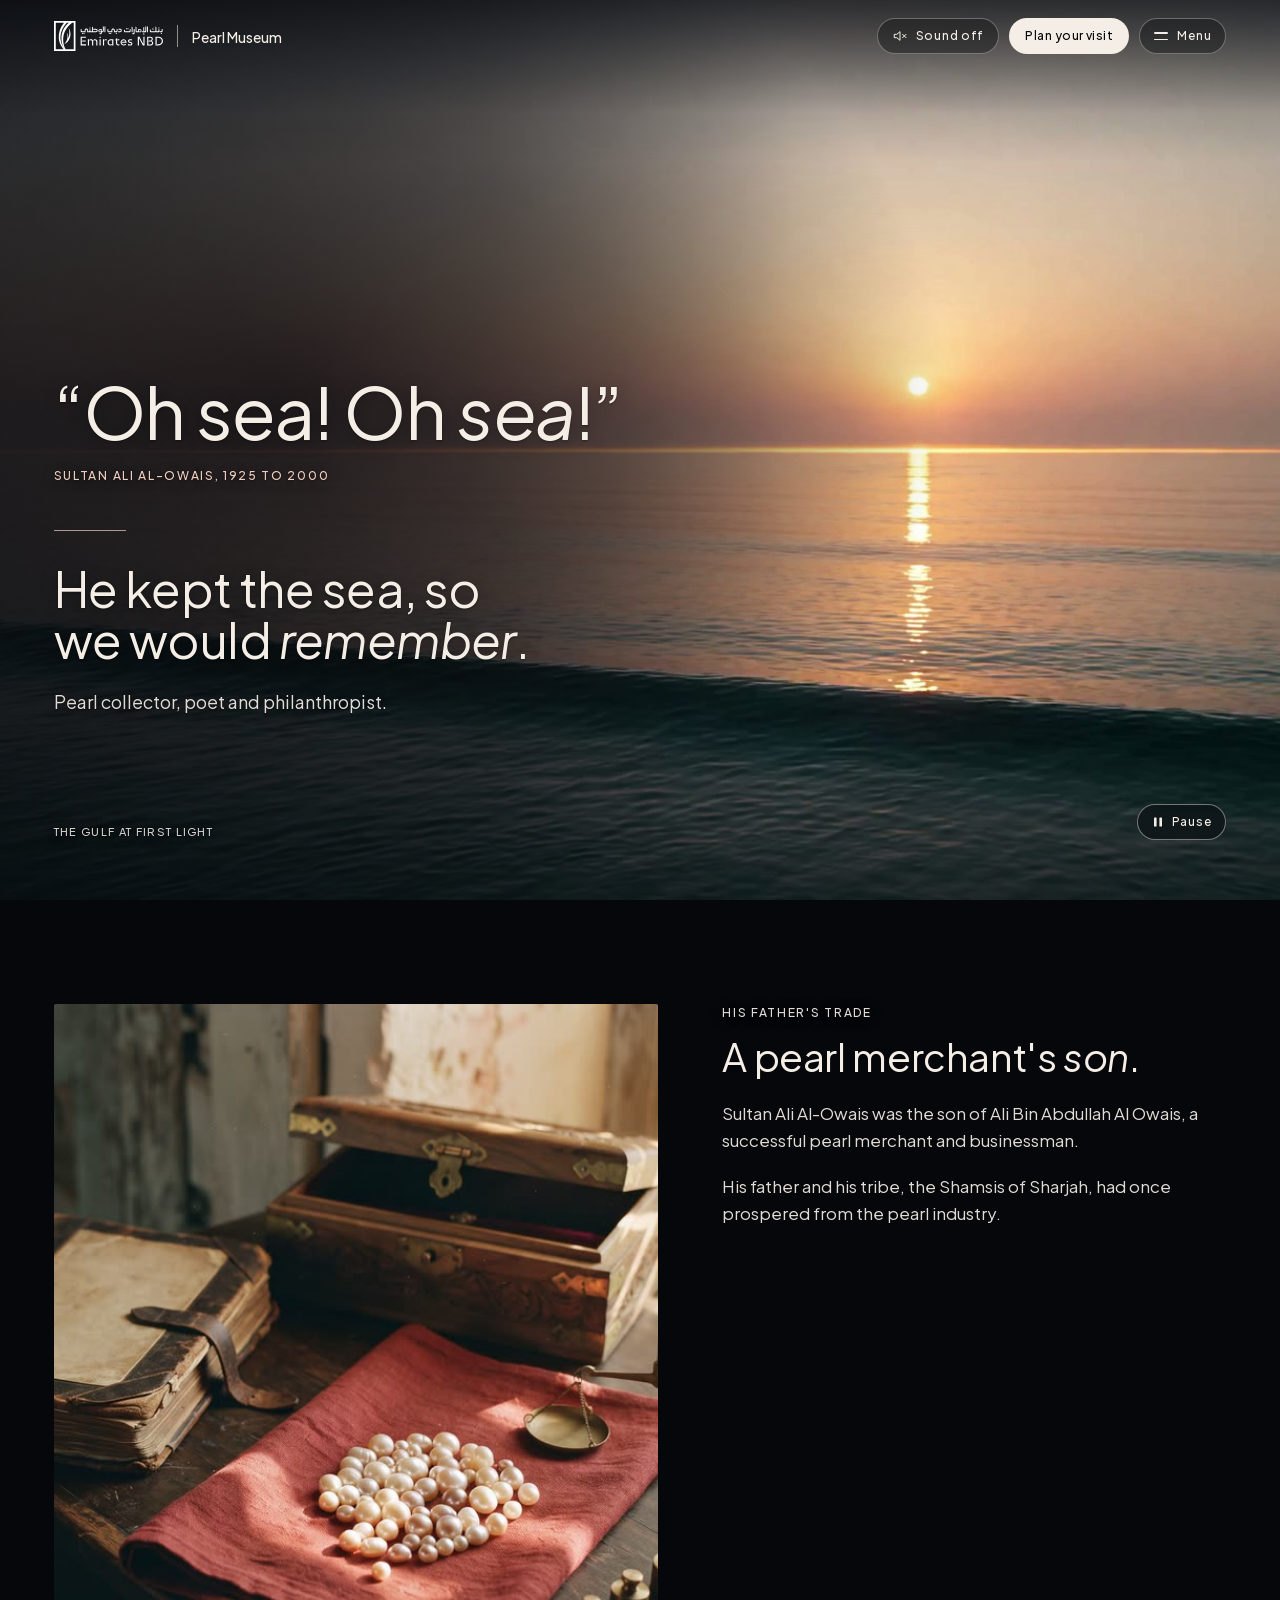
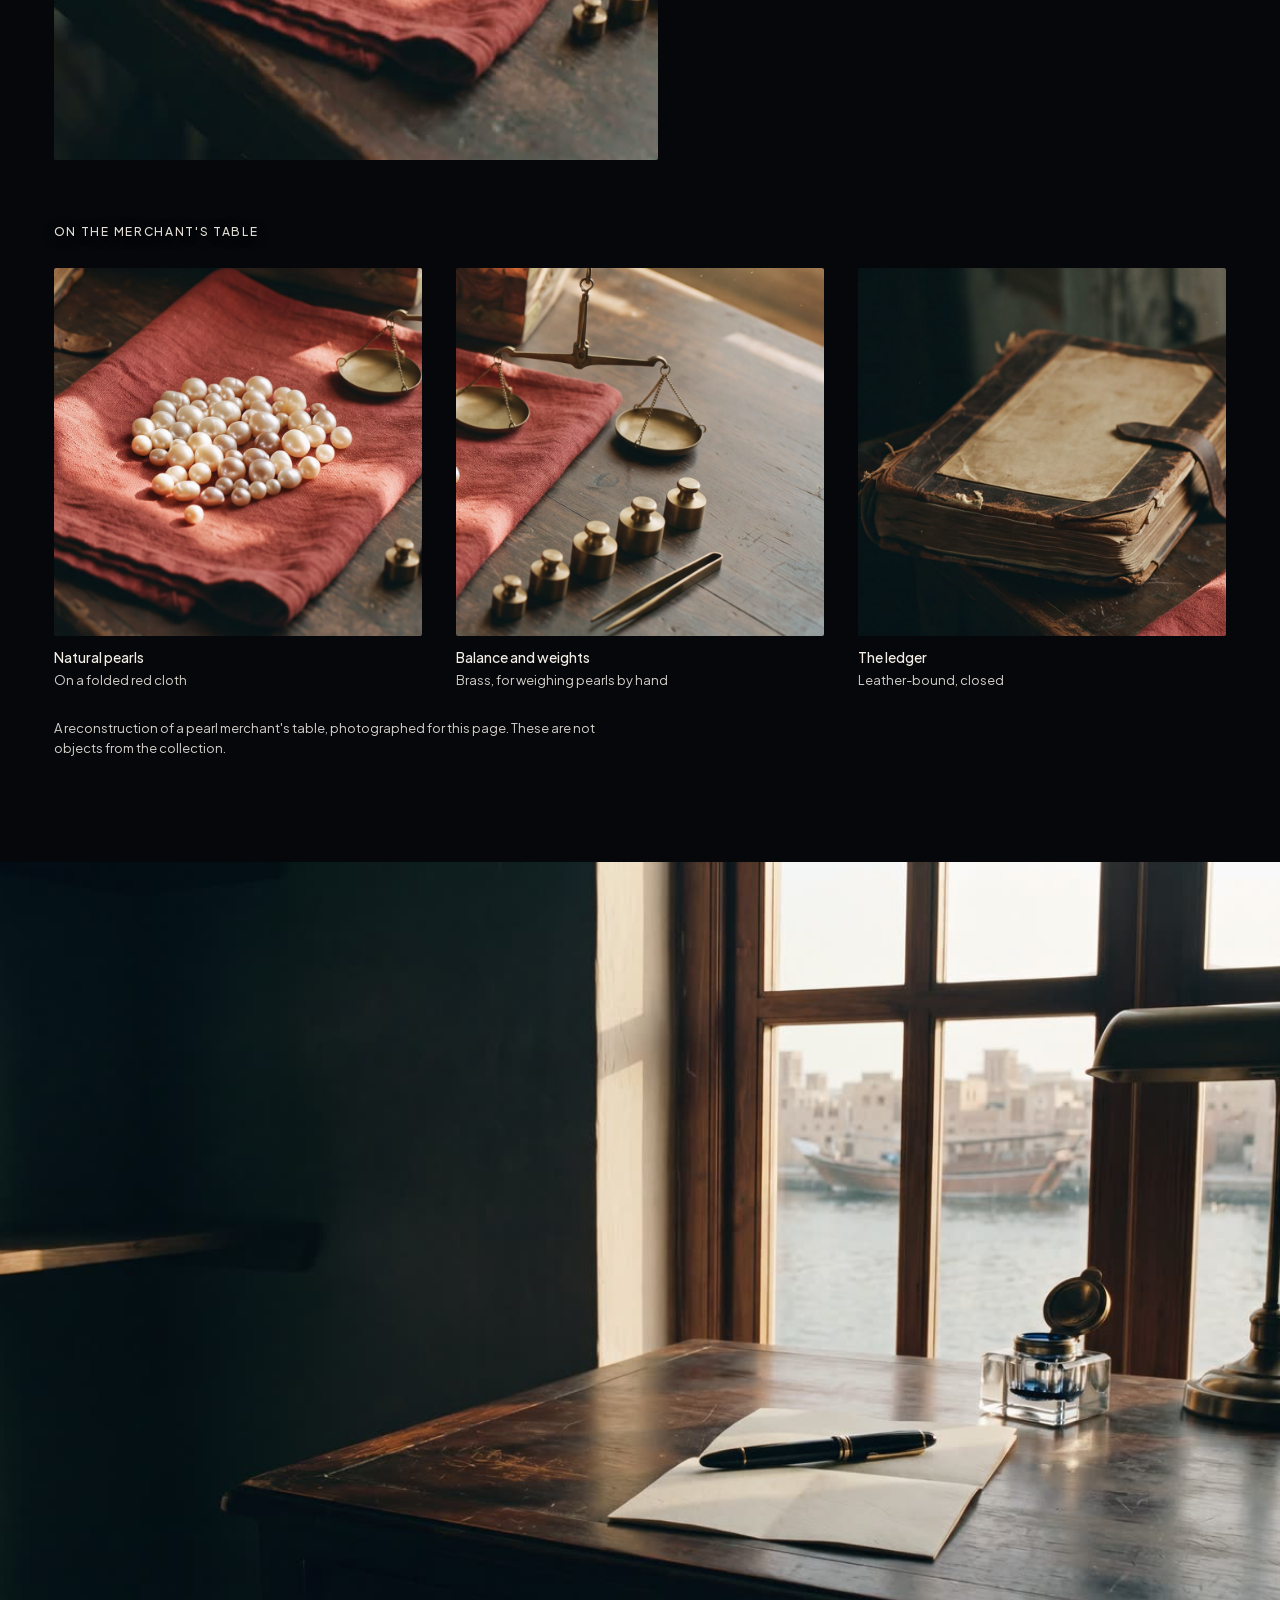
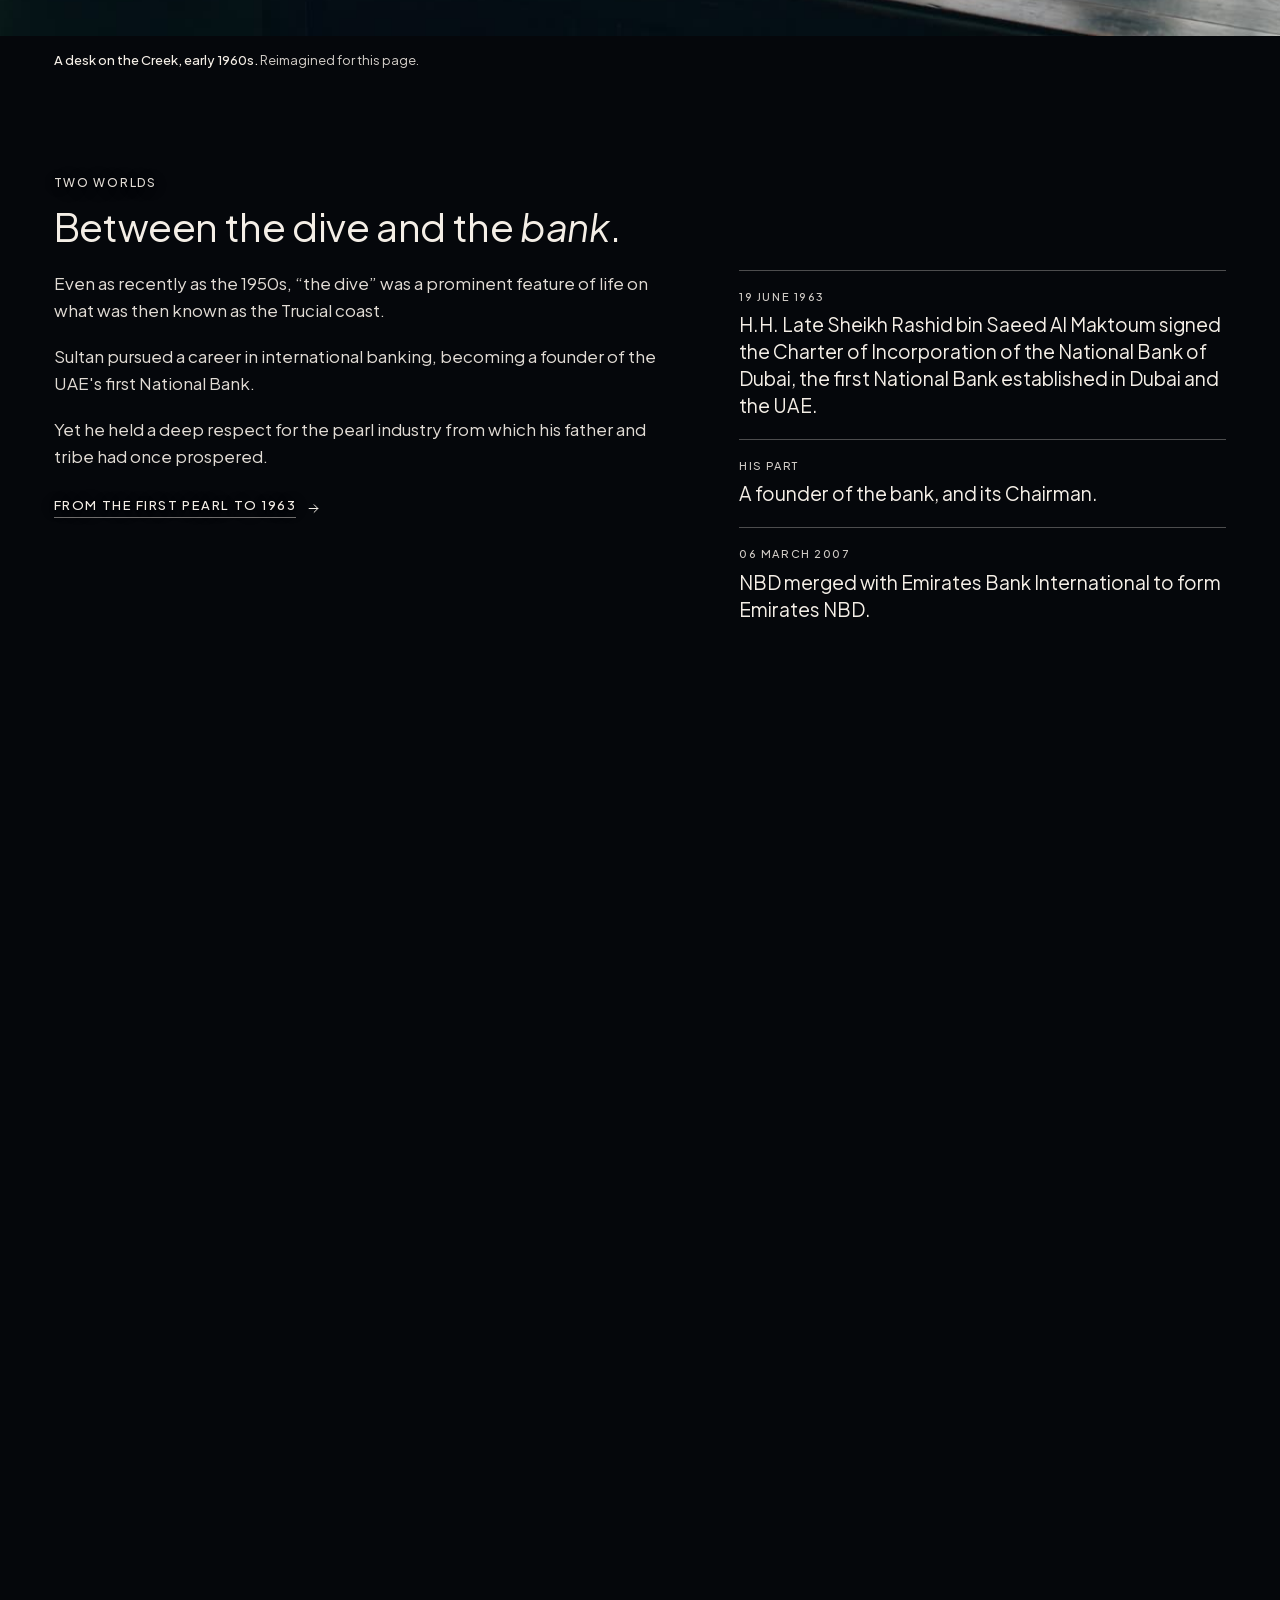
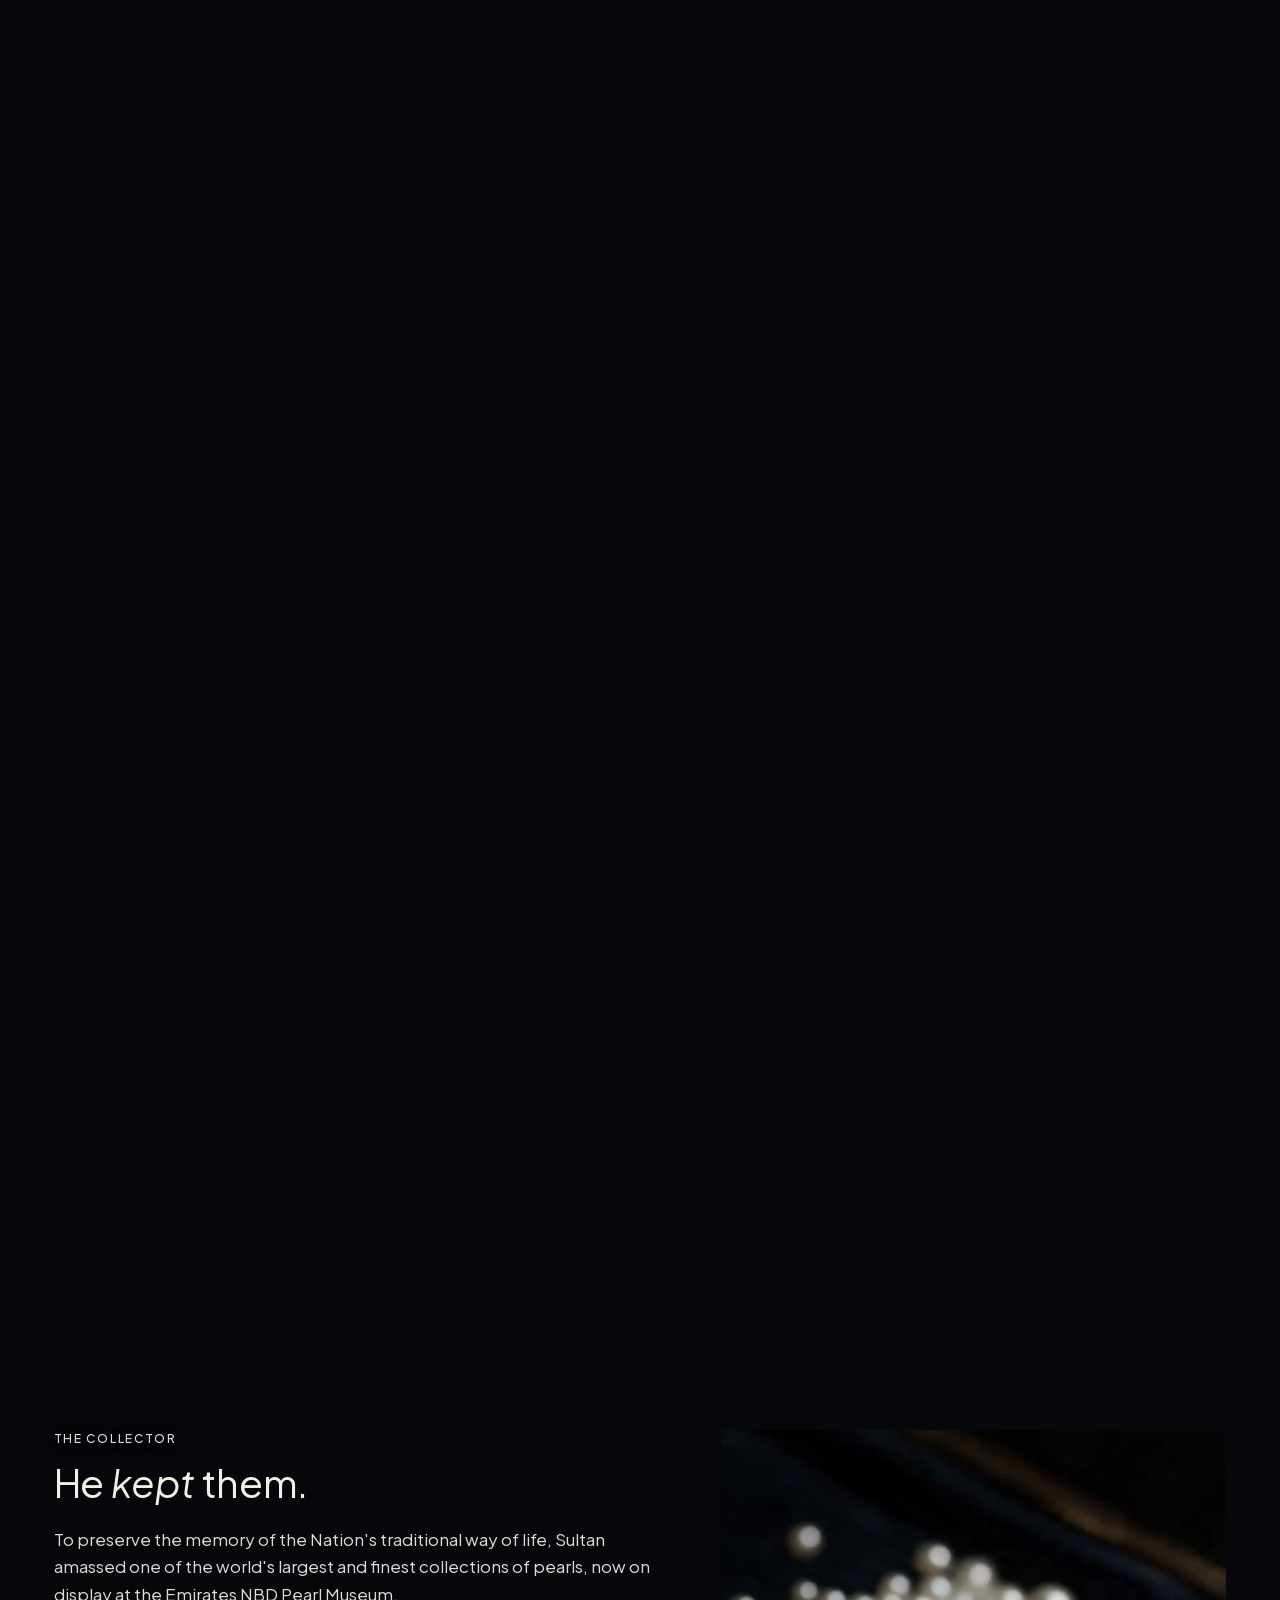
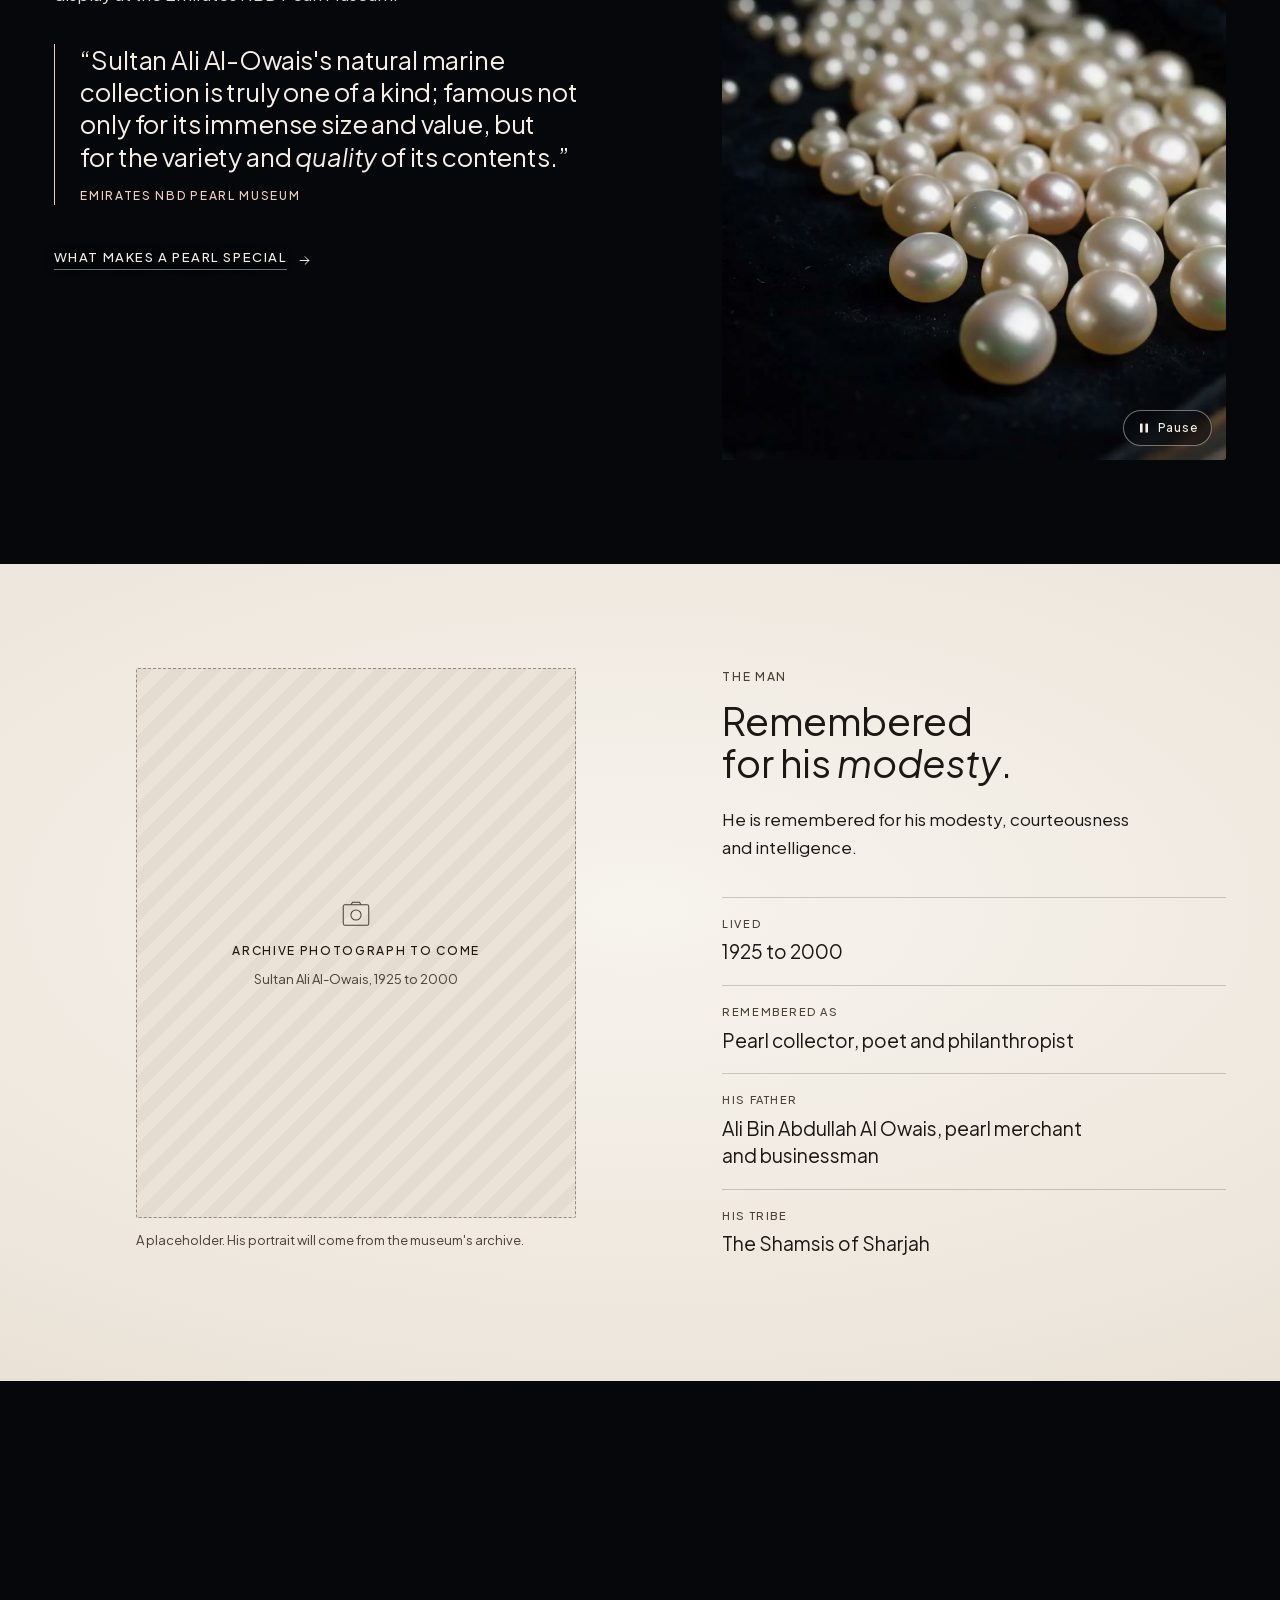
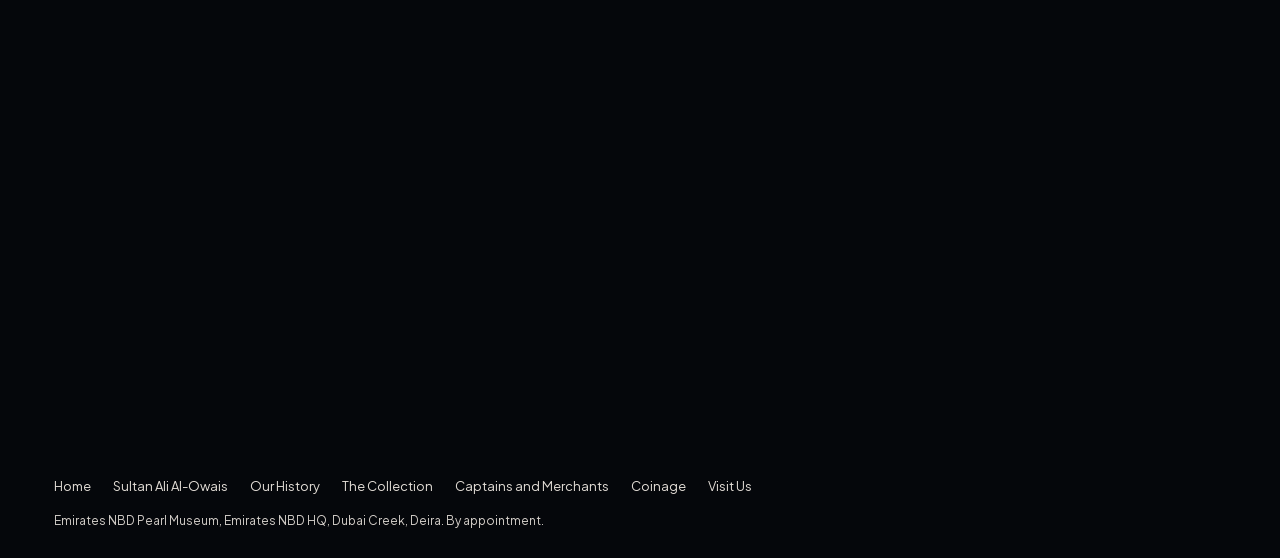
==== commit ea3338c1: "Bundle site.js, menu.js and inline page scripts into script.js assets/js/script.js (source) and scri" ====
--- a/about.html
+++ b/about.html
@@ -66,7 +66,7 @@
 <link rel="preload" as="image" href="assets/images/about/a1-hero-loop-m-poster.jpg" media="(max-width:719.98px)" fetchpriority="high">
 <link rel="stylesheet" href="assets/css/style.min.css">
 <!-- site.js is the only script tag: it loads assets/js/menu.js and GSAP (kit/vendor) on its own -->
-<script src="assets/js/site.js"></script>
+<script src="assets/js/script.min.js" data-page="about"></script>
 </head>
 <body>
 <div class="pm-page pm-page--about">
@@ -292,28 +292,6 @@
   <p>Emirates NBD Pearl Museum, Emirates NBD HQ, Dubai Creek, Deira. By appointment.</p>
 </footer>
 
-<script>
-/* ---- page choreography: positions in scene progress 0 to 1 ---- */
-// 7 the wish: a calm settle onto the HQ
-PM.timeline('wish', (gsap, T) => T().fromTo('#wish .plane--bg', { scale: 1.07 }, { scale: 1.0, ease: 'power1.out' }, 0));
-
-/* ---- sound: off until opted in (header toggle) ---- */
-PM.sound.stems({
-  'amb-open-sea': ['bed', 28, 0, 1],
-  'music-drone-bed': ['music', 40, -16, 1],
-  'music-oud-sparse': ['music', 39, -4, 2],
-  'amb-creek-today': ['bed', 28, -6, 3],
-  'music-end-resolve': ['music', 0, -3, 3]
-});
-PM.sound.mix((y, P) => {
-  const v = y / innerHeight, po = P('poet', y), w = P('wish', y);
-  PM.sound.level('amb-open-sea', 1 - PM.sm(.5, 2.2, v));
-  PM.sound.level('music-drone-bed', .6 + .4 * PM.sm(-.3, .1, po) * (1 - PM.sm(.9, 1.4, po)));
-  PM.sound.level('music-oud-sparse', PM.sm(-.15, .12, po) * (1 - PM.sm(.85, 1.3, po)));
-  PM.sound.level('amb-creek-today', PM.sm(-.2, .2, w));
-  if (w > .6) PM.sound.cue('music-end-resolve', true); else if (w < .3) PM.sound.cue('music-end-resolve', false, 1.2);
-});
-</script>
 </div>
 </body>
 </html>
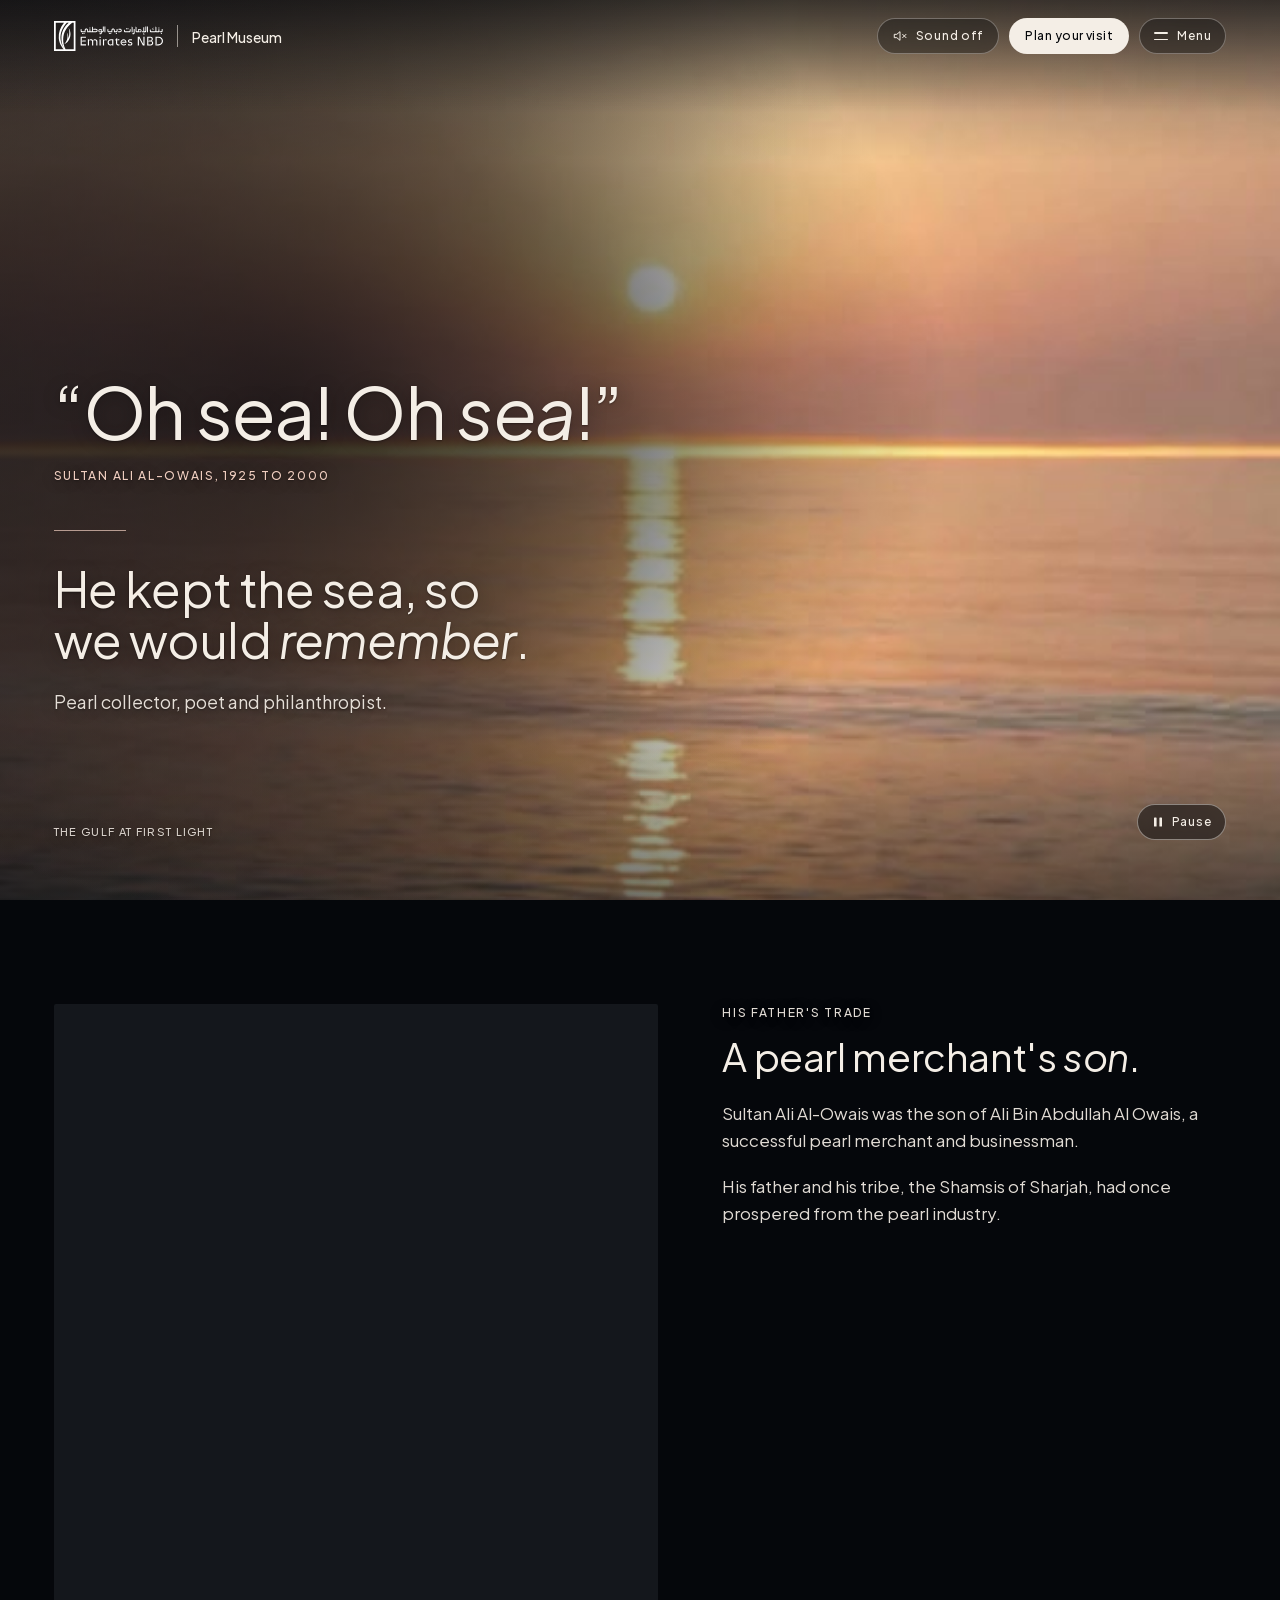
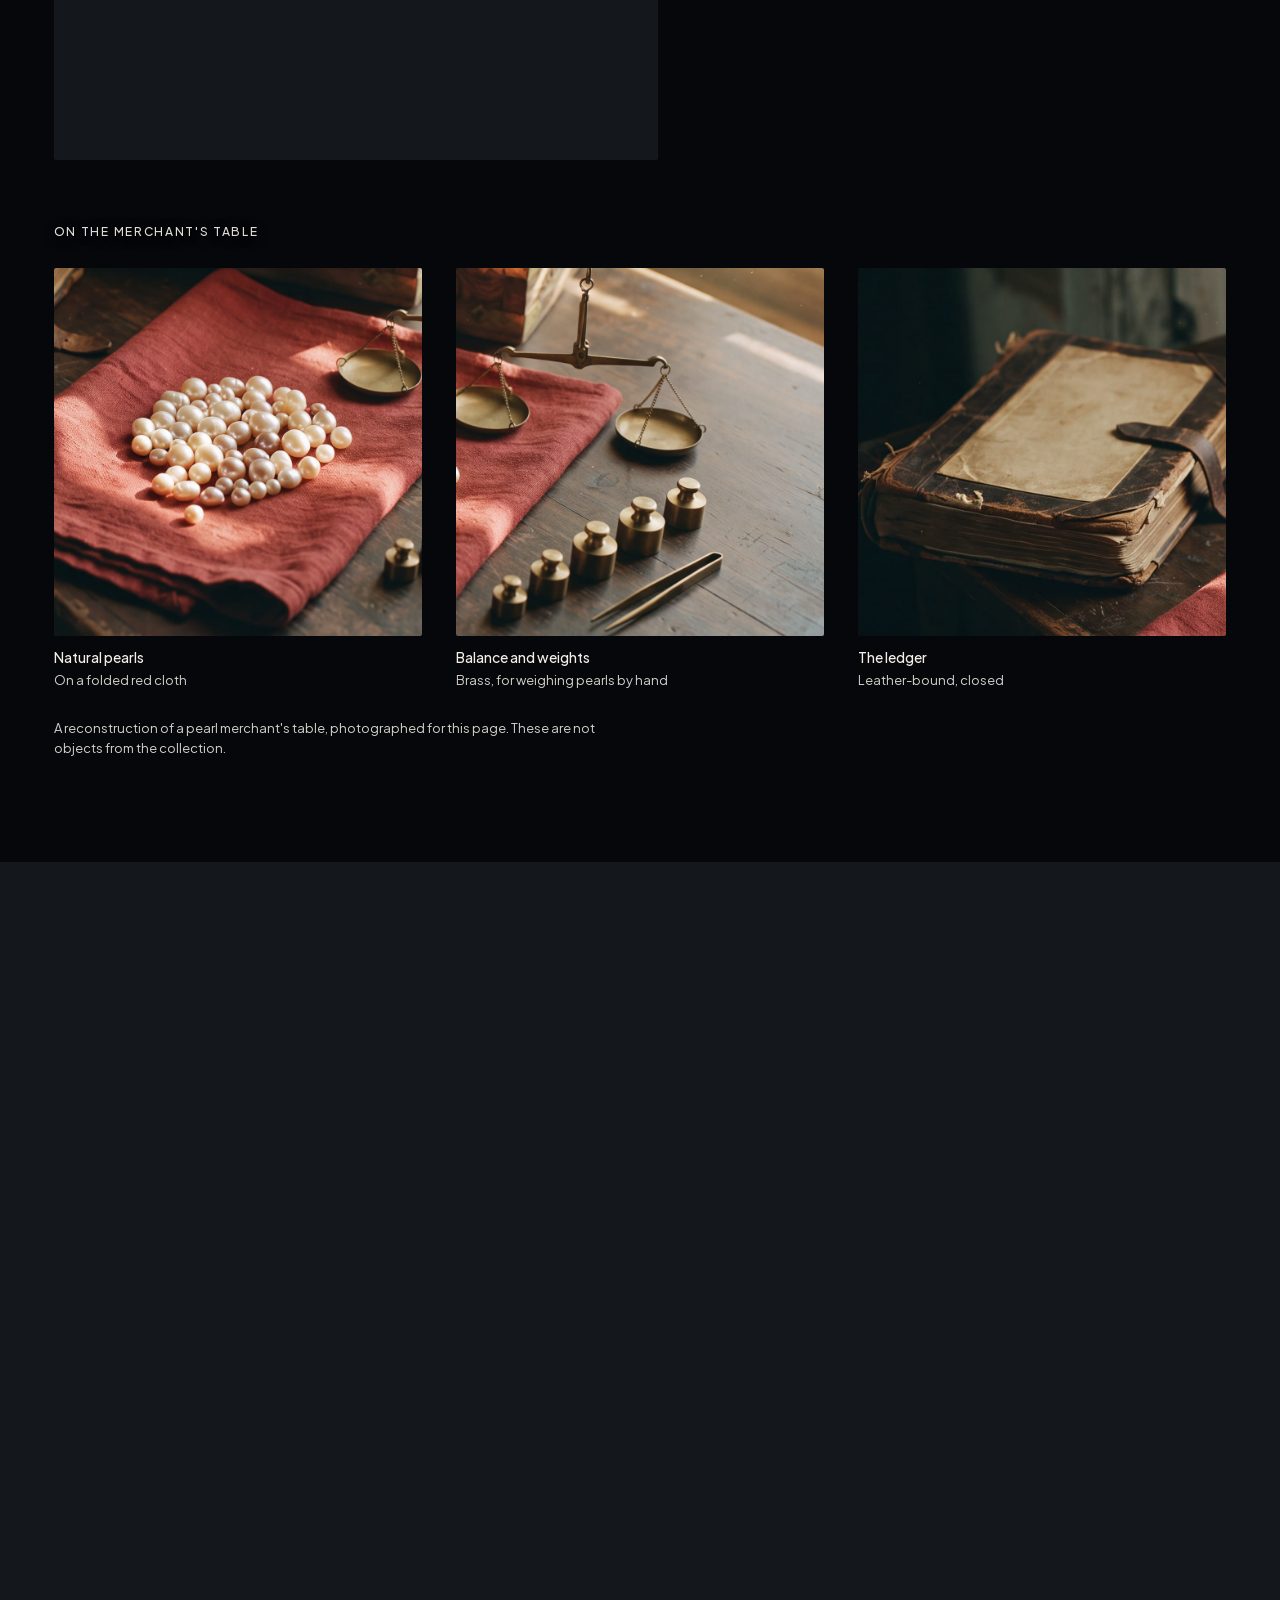
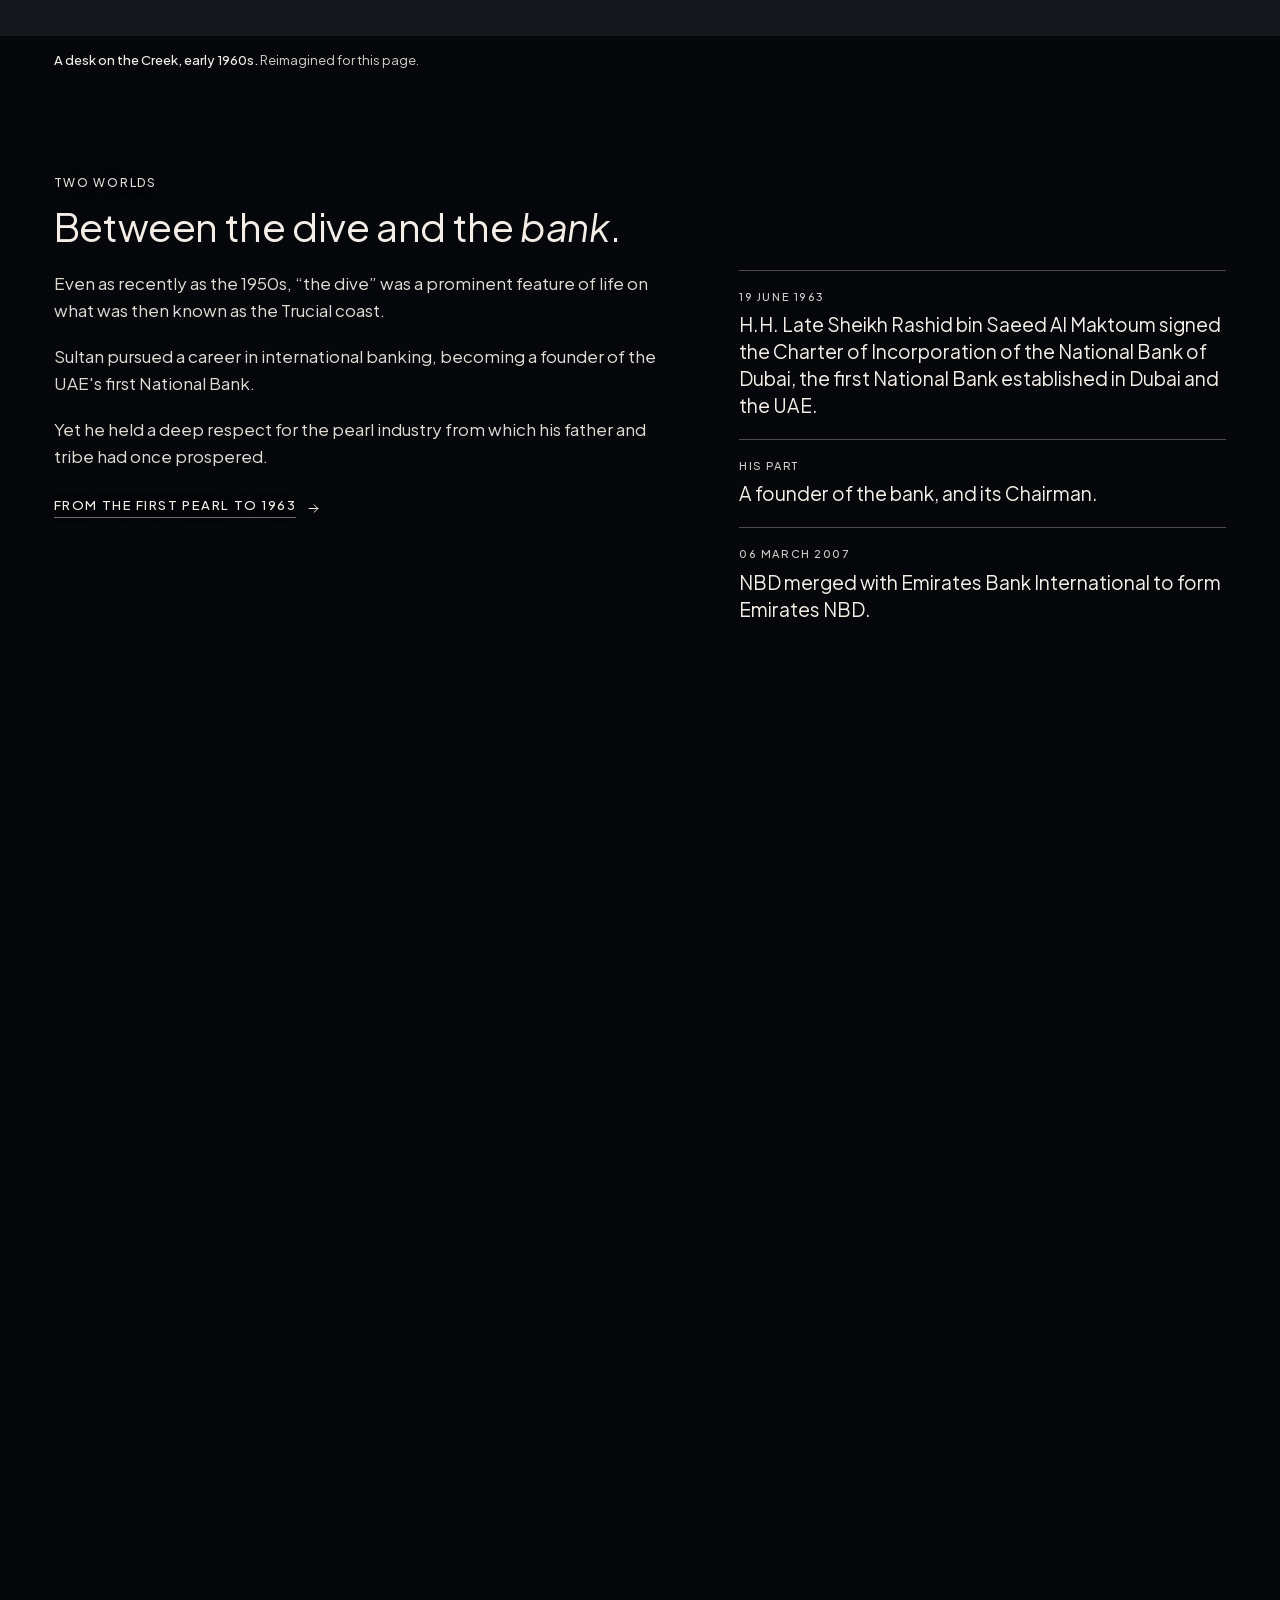
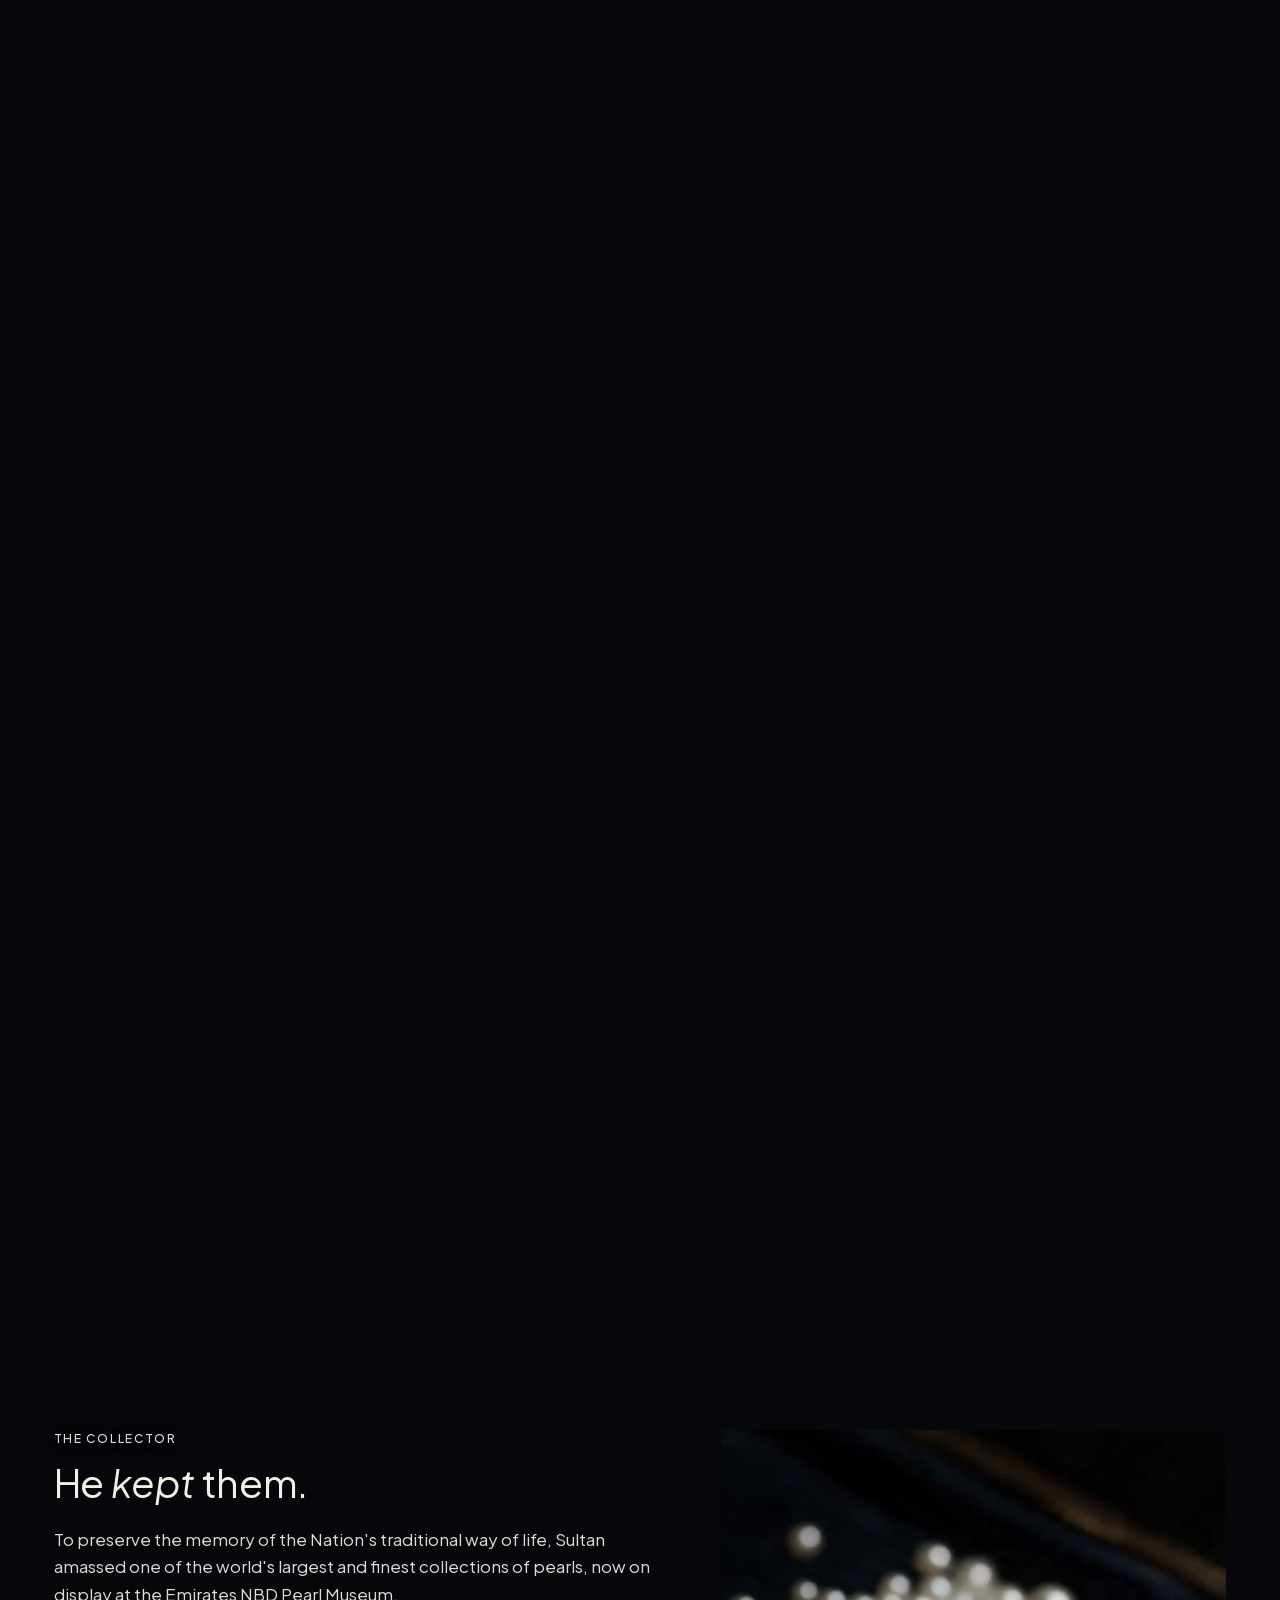
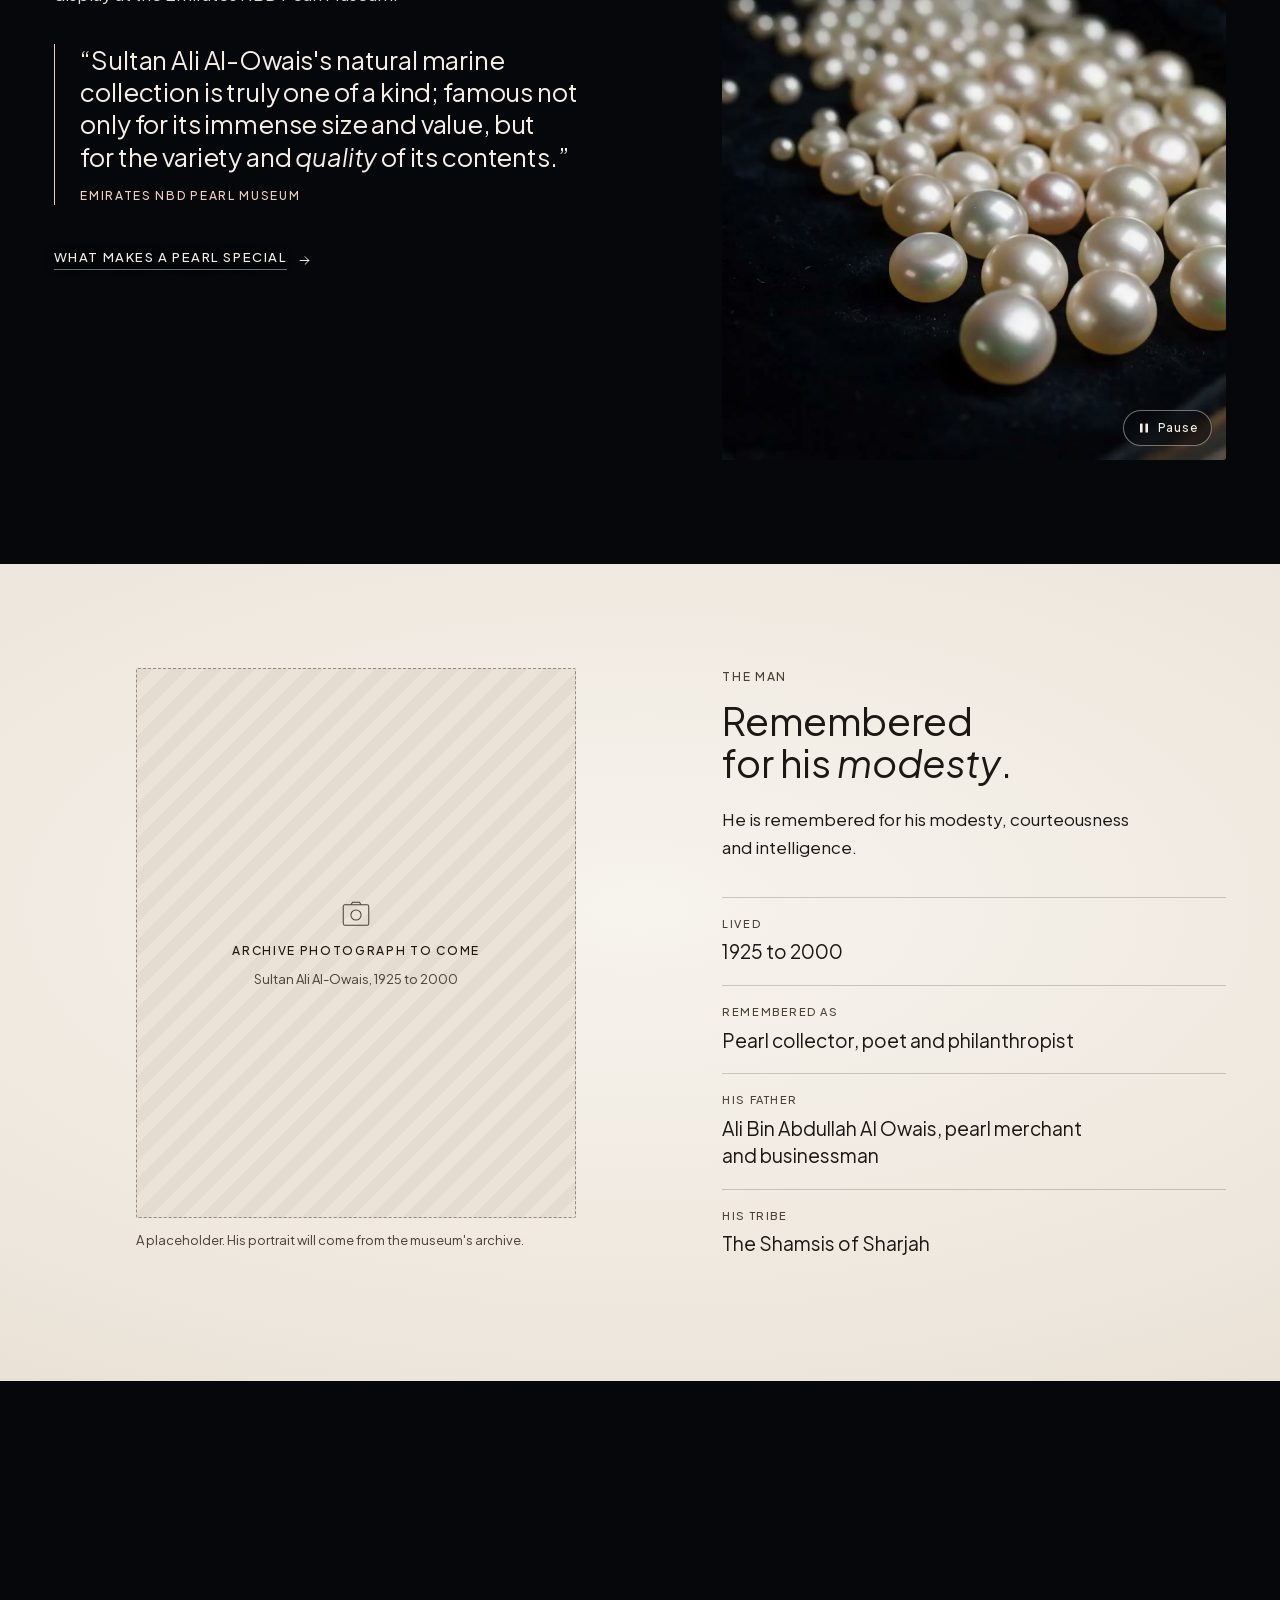
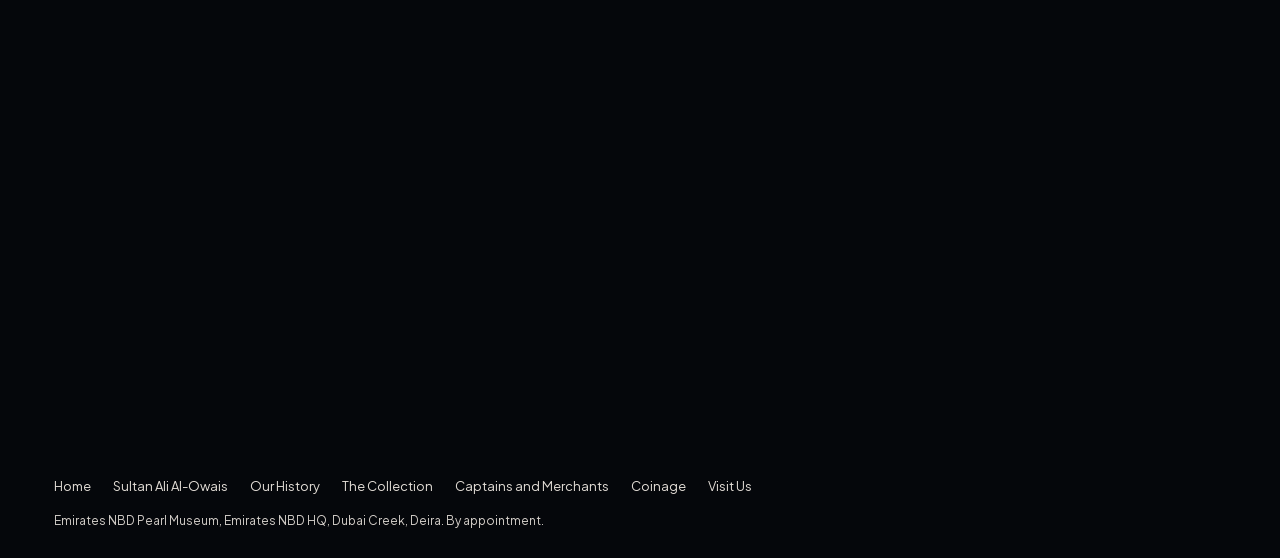
==== commit 955bb992: "Declarative sound, shared header rule, component-scoped CSS Phase 2 of the CMS work: content pages n" ====
--- a/about.html
+++ b/about.html
@@ -171,7 +171,7 @@
 
   <!-- 4 THE POET (scroll scene, the emotional peak). Water light, his verse one line per screen; then the green-plate transition (T1):
        one keyed pearl rises out of the water, the sea goes dark, the tray of his collection appears behind it. V2 "Water light" replaces the still once approved. -->
-  <section class="scene" id="poet" style="--span:420" aria-labelledby="poeth">
+  <section class="scene" id="poet" style="--span:420" aria-labelledby="poeth" data-sound="amb-open-sea 0 page out .5 2.2; music-drone-bed -16 base .6 in -.3 .1 out .9 1.4; music-oud-sparse -4 in -.15 .12 out .85 1.3">
     <div class="stage">
       <div class="frame plate" data-ph="assets/videos/about/a4-water.mp4 (+ -poster.jpg) + a-pearl-cut.png + a5-pearls.jpg">
         <div class="plate__bg" data-kf='{"0":{"scale":1.07},"0.56":{"scale":1.0,"blur":0},"0.7":{"scale":1.03,"blur":10}}' data-rm-at="0.5">
@@ -259,10 +259,10 @@
   </section>
 
   <!-- 7 HIS WISH, THEN THE PROMISE (scroll scene). The HQ on the Creek (the home page's photograph), one action. -->
-  <section class="scene" id="wish" style="--span:250" aria-labelledby="wishh">
+  <section class="scene" id="wish" style="--span:250" aria-labelledby="wishh" data-sound="amb-creek-today -6 in -.2 .2; music-end-resolve -3 cue .6 .3 1.2">
     <div class="stage">
       <div class="frame" data-ph="assets/images/s8-hq.jpg">
-        <div class="plane plane--bg">
+        <div class="plane plane--bg" data-tween="scale 1.07 1 0 1 power1.out">
           <picture class="poster"><source media="(max-width:719.98px)" srcset="assets/images/s8-hq-m.jpg" width="1080" height="1920"><img data-role="bg" src="assets/images/s8-hq.jpg" data-alt="assets/images/s8-hq-poster.jpg" width="2560" height="1440" decoding="async" loading="lazy" alt="The Emirates NBD headquarters on the Deira bank of Dubai Creek in golden late-afternoon light, its curved bronze glass facade rising above the water."></picture>
         </div>
         <div class="scrim"></div>
--- a/assets/css/style.min.css
+++ b/assets/css/style.min.css
@@ -1 +1 @@
-@font-face{font-family:Plus Jakarta Sans;font-style:italic;font-weight:400;font-display:swap;src:url(../fonts/plus-jakarta-sans-italic-cyrillic-ext.woff2) format("woff2");unicode-range:U+0460-052F,U+1C80-1C8A,U+20B4,U+2DE0-2DFF,U+A640-A69F,U+FE2E-FE2F}@font-face{font-family:Plus Jakarta Sans;font-style:italic;font-weight:400;font-display:swap;src:url(../fonts/plus-jakarta-sans-italic-vietnamese.woff2) format("woff2");unicode-range:U+0102-0103,U+0110-0111,U+0128-0129,U+0168-0169,U+01A0-01A1,U+01AF-01B0,U+0300-0301,U+0303-0304,U+0308-0309,U+0323,U+0329,U+1EA0-1EF9,U+20AB}@font-face{font-family:Plus Jakarta Sans;font-style:italic;font-weight:400;font-display:swap;src:url(../fonts/plus-jakarta-sans-italic-latin-ext.woff2) format("woff2");unicode-range:U+0100-02BA,U+02BD-02C5,U+02C7-02CC,U+02CE-02D7,U+02DD-02FF,U+0304,U+0308,U+0329,U+1D00-1DBF,U+1E00-1E9F,U+1EF2-1EFF,U+2020,U+20A0-20AB,U+20AD-20C4,U+2113,U+2C60-2C7F,U+A720-A7FF}@font-face{font-family:Plus Jakarta Sans;font-style:italic;font-weight:400;font-display:swap;src:url(../fonts/plus-jakarta-sans-italic-latin.woff2) format("woff2");unicode-range:U+0000-00FF,U+0131,U+0152-0153,U+02BB-02BC,U+02C6,U+02DA,U+02DC,U+0304,U+0308,U+0329,U+2000-206F,U+20AC,U+2122,U+2191,U+2193,U+2212,U+2215,U+FEFF,U+FFFD}@font-face{font-family:Plus Jakarta Sans;font-style:italic;font-weight:500;font-display:swap;src:url(../fonts/plus-jakarta-sans-italic-cyrillic-ext.woff2) format("woff2");unicode-range:U+0460-052F,U+1C80-1C8A,U+20B4,U+2DE0-2DFF,U+A640-A69F,U+FE2E-FE2F}@font-face{font-family:Plus Jakarta Sans;font-style:italic;font-weight:500;font-display:swap;src:url(../fonts/plus-jakarta-sans-italic-vietnamese.woff2) format("woff2");unicode-range:U+0102-0103,U+0110-0111,U+0128-0129,U+0168-0169,U+01A0-01A1,U+01AF-01B0,U+0300-0301,U+0303-0304,U+0308-0309,U+0323,U+0329,U+1EA0-1EF9,U+20AB}@font-face{font-family:Plus Jakarta Sans;font-style:italic;font-weight:500;font-display:swap;src:url(../fonts/plus-jakarta-sans-italic-latin-ext.woff2) format("woff2");unicode-range:U+0100-02BA,U+02BD-02C5,U+02C7-02CC,U+02CE-02D7,U+02DD-02FF,U+0304,U+0308,U+0329,U+1D00-1DBF,U+1E00-1E9F,U+1EF2-1EFF,U+2020,U+20A0-20AB,U+20AD-20C4,U+2113,U+2C60-2C7F,U+A720-A7FF}@font-face{font-family:Plus Jakarta Sans;font-style:italic;font-weight:500;font-display:swap;src:url(../fonts/plus-jakarta-sans-italic-latin.woff2) format("woff2");unicode-range:U+0000-00FF,U+0131,U+0152-0153,U+02BB-02BC,U+02C6,U+02DA,U+02DC,U+0304,U+0308,U+0329,U+2000-206F,U+20AC,U+2122,U+2191,U+2193,U+2212,U+2215,U+FEFF,U+FFFD}@font-face{font-family:Plus Jakarta Sans;font-style:normal;font-weight:400;font-display:swap;src:url(../fonts/plus-jakarta-sans-normal-cyrillic-ext.woff2) format("woff2");unicode-range:U+0460-052F,U+1C80-1C8A,U+20B4,U+2DE0-2DFF,U+A640-A69F,U+FE2E-FE2F}@font-face{font-family:Plus Jakarta Sans;font-style:normal;font-weight:400;font-display:swap;src:url(../fonts/plus-jakarta-sans-normal-vietnamese.woff2) format("woff2");unicode-range:U+0102-0103,U+0110-0111,U+0128-0129,U+0168-0169,U+01A0-01A1,U+01AF-01B0,U+0300-0301,U+0303-0304,U+0308-0309,U+0323,U+0329,U+1EA0-1EF9,U+20AB}@font-face{font-family:Plus Jakarta Sans;font-style:normal;font-weight:400;font-display:swap;src:url(../fonts/plus-jakarta-sans-normal-latin-ext.woff2) format("woff2");unicode-range:U+0100-02BA,U+02BD-02C5,U+02C7-02CC,U+02CE-02D7,U+02DD-02FF,U+0304,U+0308,U+0329,U+1D00-1DBF,U+1E00-1E9F,U+1EF2-1EFF,U+2020,U+20A0-20AB,U+20AD-20C4,U+2113,U+2C60-2C7F,U+A720-A7FF}@font-face{font-family:Plus Jakarta Sans;font-style:normal;font-weight:400;font-display:swap;src:url(../fonts/plus-jakarta-sans-normal-latin.woff2) format("woff2");unicode-range:U+0000-00FF,U+0131,U+0152-0153,U+02BB-02BC,U+02C6,U+02DA,U+02DC,U+0304,U+0308,U+0329,U+2000-206F,U+20AC,U+2122,U+2191,U+2193,U+2212,U+2215,U+FEFF,U+FFFD}@font-face{font-family:Plus Jakarta Sans;font-style:normal;font-weight:500;font-display:swap;src:url(../fonts/plus-jakarta-sans-normal-cyrillic-ext.woff2) format("woff2");unicode-range:U+0460-052F,U+1C80-1C8A,U+20B4,U+2DE0-2DFF,U+A640-A69F,U+FE2E-FE2F}@font-face{font-family:Plus Jakarta Sans;font-style:normal;font-weight:500;font-display:swap;src:url(../fonts/plus-jakarta-sans-normal-vietnamese.woff2) format("woff2");unicode-range:U+0102-0103,U+0110-0111,U+0128-0129,U+0168-0169,U+01A0-01A1,U+01AF-01B0,U+0300-0301,U+0303-0304,U+0308-0309,U+0323,U+0329,U+1EA0-1EF9,U+20AB}@font-face{font-family:Plus Jakarta Sans;font-style:normal;font-weight:500;font-display:swap;src:url(../fonts/plus-jakarta-sans-normal-latin-ext.woff2) format("woff2");unicode-range:U+0100-02BA,U+02BD-02C5,U+02C7-02CC,U+02CE-02D7,U+02DD-02FF,U+0304,U+0308,U+0329,U+1D00-1DBF,U+1E00-1E9F,U+1EF2-1EFF,U+2020,U+20A0-20AB,U+20AD-20C4,U+2113,U+2C60-2C7F,U+A720-A7FF}@font-face{font-family:Plus Jakarta Sans;font-style:normal;font-weight:500;font-display:swap;src:url(../fonts/plus-jakarta-sans-normal-latin.woff2) format("woff2");unicode-range:U+0000-00FF,U+0131,U+0152-0153,U+02BB-02BC,U+02C6,U+02DA,U+02DC,U+0304,U+0308,U+0329,U+2000-206F,U+20AC,U+2122,U+2191,U+2193,U+2212,U+2215,U+FEFF,U+FFFD}@font-face{font-family:Plus Jakarta Sans;font-style:normal;font-weight:600;font-display:swap;src:url(../fonts/plus-jakarta-sans-normal-cyrillic-ext.woff2) format("woff2");unicode-range:U+0460-052F,U+1C80-1C8A,U+20B4,U+2DE0-2DFF,U+A640-A69F,U+FE2E-FE2F}@font-face{font-family:Plus Jakarta Sans;font-style:normal;font-weight:600;font-display:swap;src:url(../fonts/plus-jakarta-sans-normal-vietnamese.woff2) format("woff2");unicode-range:U+0102-0103,U+0110-0111,U+0128-0129,U+0168-0169,U+01A0-01A1,U+01AF-01B0,U+0300-0301,U+0303-0304,U+0308-0309,U+0323,U+0329,U+1EA0-1EF9,U+20AB}@font-face{font-family:Plus Jakarta Sans;font-style:normal;font-weight:600;font-display:swap;src:url(../fonts/plus-jakarta-sans-normal-latin-ext.woff2) format("woff2");unicode-range:U+0100-02BA,U+02BD-02C5,U+02C7-02CC,U+02CE-02D7,U+02DD-02FF,U+0304,U+0308,U+0329,U+1D00-1DBF,U+1E00-1E9F,U+1EF2-1EFF,U+2020,U+20A0-20AB,U+20AD-20C4,U+2113,U+2C60-2C7F,U+A720-A7FF}@font-face{font-family:Plus Jakarta Sans;font-style:normal;font-weight:600;font-display:swap;src:url(../fonts/plus-jakarta-sans-normal-latin.woff2) format("woff2");unicode-range:U+0000-00FF,U+0131,U+0152-0153,U+02BB-02BC,U+02C6,U+02DA,U+02DC,U+0304,U+0308,U+0329,U+2000-206F,U+20AC,U+2122,U+2191,U+2193,U+2212,U+2215,U+FEFF,U+FFFD}@font-face{font-family:Plus Jakarta Sans;font-style:normal;font-weight:700;font-display:swap;src:url(../fonts/plus-jakarta-sans-normal-cyrillic-ext.woff2) format("woff2");unicode-range:U+0460-052F,U+1C80-1C8A,U+20B4,U+2DE0-2DFF,U+A640-A69F,U+FE2E-FE2F}@font-face{font-family:Plus Jakarta Sans;font-style:normal;font-weight:700;font-display:swap;src:url(../fonts/plus-jakarta-sans-normal-vietnamese.woff2) format("woff2");unicode-range:U+0102-0103,U+0110-0111,U+0128-0129,U+0168-0169,U+01A0-01A1,U+01AF-01B0,U+0300-0301,U+0303-0304,U+0308-0309,U+0323,U+0329,U+1EA0-1EF9,U+20AB}@font-face{font-family:Plus Jakarta Sans;font-style:normal;font-weight:700;font-display:swap;src:url(../fonts/plus-jakarta-sans-normal-latin-ext.woff2) format("woff2");unicode-range:U+0100-02BA,U+02BD-02C5,U+02C7-02CC,U+02CE-02D7,U+02DD-02FF,U+0304,U+0308,U+0329,U+1D00-1DBF,U+1E00-1E9F,U+1EF2-1EFF,U+2020,U+20A0-20AB,U+20AD-20C4,U+2113,U+2C60-2C7F,U+A720-A7FF}@font-face{font-family:Plus Jakarta Sans;font-style:normal;font-weight:700;font-display:swap;src:url(../fonts/plus-jakarta-sans-normal-latin.woff2) format("woff2");unicode-range:U+0000-00FF,U+0131,U+0152-0153,U+02BB-02BC,U+02C6,U+02DA,U+02DC,U+0304,U+0308,U+0329,U+2000-206F,U+20AC,U+2122,U+2191,U+2193,U+2212,U+2215,U+FEFF,U+FFFD}@font-face{font-family:Plus Jakarta Sans;font-style:normal;font-weight:800;font-display:swap;src:url(../fonts/plus-jakarta-sans-normal-cyrillic-ext.woff2) format("woff2");unicode-range:U+0460-052F,U+1C80-1C8A,U+20B4,U+2DE0-2DFF,U+A640-A69F,U+FE2E-FE2F}@font-face{font-family:Plus Jakarta Sans;font-style:normal;font-weight:800;font-display:swap;src:url(../fonts/plus-jakarta-sans-normal-vietnamese.woff2) format("woff2");unicode-range:U+0102-0103,U+0110-0111,U+0128-0129,U+0168-0169,U+01A0-01A1,U+01AF-01B0,U+0300-0301,U+0303-0304,U+0308-0309,U+0323,U+0329,U+1EA0-1EF9,U+20AB}@font-face{font-family:Plus Jakarta Sans;font-style:normal;font-weight:800;font-display:swap;src:url(../fonts/plus-jakarta-sans-normal-latin-ext.woff2) format("woff2");unicode-range:U+0100-02BA,U+02BD-02C5,U+02C7-02CC,U+02CE-02D7,U+02DD-02FF,U+0304,U+0308,U+0329,U+1D00-1DBF,U+1E00-1E9F,U+1EF2-1EFF,U+2020,U+20A0-20AB,U+20AD-20C4,U+2113,U+2C60-2C7F,U+A720-A7FF}@font-face{font-family:Plus Jakarta Sans;font-style:normal;font-weight:800;font-display:swap;src:url(../fonts/plus-jakarta-sans-normal-latin.woff2) format("woff2");unicode-range:U+0000-00FF,U+0131,U+0152-0153,U+02BB-02BC,U+02C6,U+02DA,U+02DC,U+0304,U+0308,U+0329,U+2000-206F,U+20AC,U+2122,U+2191,U+2193,U+2212,U+2215,U+FEFF,U+FFFD}:root{--g-m:var(--gut);--g-gap:clamp(16px,1.6vw,24px);--copy-span:5;--base-low:74%;--cap-b: calc(clamp(18px,4vh,40px) + 24px) ;--lift-foot:clamp(44px,5.5vh,60px);--cap-h:16px;--num-fs:clamp(72px,min(10vw,17vh),168px);--num-h:calc(var(--num-fs) + 25px);--num-b:calc(var(--cap-b) + var(--cap-h) + 14px)}.over{position:relative}.over>:is(.copy--low-left,.copy--high-left,.copy--peak-centre,.copy--peak-centre-high,.copy--peak-centre-low,.copy--peak-centre-foot,.cap--base,.hint--base,.num--base){position:absolute;z-index:2;transform:none}.copy--low-left,.copy--high-left{--copy-w:calc((100% - 2 * var(--g-m) - 11 * var(--g-gap)) / 12 * var(--copy-span) + (var(--copy-span) - 1) * var(--g-gap))}:is(.fx .stage,.over) .copy--low-left,:is(.fx .stage,.over) .copy--high-left{left:var(--g-m);right:auto;width:var(--copy-w);max-width:none;margin-inline:0;text-align:left}:is(.fx .stage,.over) .copy--low-left{top:auto;bottom:calc(100% - var(--base-low))}:is(.fx .stage,.over) .copy--high-left{top:var(--top-safe);bottom:auto}:is(.fx .stage,.over) :is(.copy--low-left,.copy--high-left) :is(.line,.sub){margin-inline:0;text-align:left}:is(.fx .stage,.over) :is(.copy--peak-centre,.copy--peak-centre-high,.copy--peak-centre-low,.copy--peak-centre-foot){left:var(--g-m);right:var(--g-m);width:auto;max-width:none;margin-inline:0;text-align:center}:is(.fx .stage,.over) .copy--peak-centre{top:0;bottom:8vh;height:fit-content;margin-block:auto}:is(.fx .stage,.over) .copy--peak-centre-high{top:var(--top-safe);bottom:auto}:is(.fx .stage,.over) .copy--peak-centre-low{top:auto;bottom:calc(100% - var(--base-low))}:is(.fx .stage,.over) .copy--peak-centre-foot{top:auto;bottom:calc(var(--num-b) + var(--lift-foot))}:is(.fx .stage,.over) :is(.copy--peak-centre,.copy--peak-centre-high,.copy--peak-centre-low,.copy--peak-centre-foot) :is(.line,.sub){margin-inline:auto;max-width:16em}:is(.fx .stage,.over) :is(.copy--peak-centre,.copy--peak-centre-high,.copy--peak-centre-low,.copy--peak-centre-foot) .sub{max-width:34em}:is(.fx .stage,.over) :is(.copy--peak-centre,.copy--peak-centre-high,.copy--peak-centre-low).line{max-width:16em;margin-inline:auto}.copy-stack{display:grid;grid-template-columns:minmax(0,1fr);gap:var(--rh-head,clamp(18px,2.4vh,26px))}:is(.fx .stage,.over) .copy-stack{gap:0;align-content:end}:is(.fx .stage,.over) .copy-stack>*{grid-column:1;position:relative;margin:0}:is(.fx .stage,.over) .copy-stack>.eyebrow{grid-row:1;margin-bottom:var(--rh-eye,14px)}:is(.fx .stage,.over) .copy-stack>:not(.eyebrow){grid-row:2;align-self:start}:is(.fx .stage,.over) .copy-stack--end>:not(.eyebrow){align-self:end}:is(.fx .stage,.over) .copy-stack .copy__after{position:absolute;left:0;right:0;top:100%;margin-top:0;padding-top:var(--rh-head,clamp(18px,2.4vh,26px))}.copy__after{margin-top:var(--rh-head,clamp(18px,2.4vh,26px))}.copy__after>:first-child{margin-top:0}.copy__after>*+*{margin-top:var(--rh-head,clamp(18px,2.4vh,26px))}:is(.fx .stage,.over) :is(.copy--low-left,.copy--peak-centre-low)>.copy__after{position:absolute;left:0;right:0;top:100%;margin-top:0;padding-top:var(--rh-head,clamp(18px,2.4vh,26px))}:is(.fx .stage,.over) .cap--base{top:auto;left:var(--g-m);right:auto;bottom:var(--cap-b);width:auto;max-width:min(calc(100% - 2 * var(--g-m)),44em);text-align:left;margin:0}:is(.fx .stage,.over) .hint--base{top:auto;left:auto;right:var(--g-m);bottom:var(--cap-b);width:auto;text-align:right;margin:0}:is(.fx .stage,.over) .num--base{top:auto;left:var(--g-m);right:auto;bottom:var(--num-b);text-align:left;justify-items:start}.fx .scene--num{--base-low:calc(100% - var(--num-b) - var(--num-h) - var(--rh-body,clamp(28px,4vh,44px)))}.fx .stage .scrim{background:var(--scrim-copy,none),var(--scrim,none)}.fx .scrim--copy-low{--scrim-copy:radial-gradient(52% 48% at 18% 70%,rgba(5,7,11,.56) 0%,rgba(5,7,11,.3) 52%,rgba(5,7,11,0) 100%),linear-gradient(0deg,rgba(5,7,11,.62) 0%,rgba(5,7,11,.26) 26%,rgba(5,7,11,0) 46%)}.fx .scrim--copy-high{--scrim-copy:radial-gradient(52% 44% at 18% 26%,rgba(5,7,11,.56) 0%,rgba(5,7,11,.28) 52%,rgba(5,7,11,0) 100%),linear-gradient(0deg,rgba(5,7,11,.5) 0%,rgba(5,7,11,0) 16%)}@media (max-width:1099.98px){:root{--copy-span:7}}@media (max-width:719.98px){:root{--base-low:72%;--num-fs:clamp(62px,18vw,92px)}.copy--low-left,.copy--high-left{--copy-w:calc(100% - 2 * var(--g-m))}:is(.fx .stage,.over) .cap--base{right:var(--g-m)}:is(.fx .stage,.over) .copy--m-high{top:var(--top-safe);bottom:auto}:is(.fx .stage,.over) .copy--m-low{top:auto;bottom:calc(100% - var(--base-low))}:is(.fx .stage,.over) .copy--m-low>.copy__after{position:absolute;left:0;right:0;top:100%;margin-top:0;padding-top:var(--rh-head,clamp(18px,2.4vh,26px))}.fx .scrim--copy-low{--scrim-copy:linear-gradient(0deg,rgba(5,7,11,.84) 0%,rgba(5,7,11,.66) 26%,rgba(5,7,11,.32) 44%,rgba(5,7,11,0) 60%)}.fx :is(.scrim--copy-high,.scrim--copy-m-high){--scrim-copy:linear-gradient(180deg,rgba(5,7,11,.8) 0%,rgba(5,7,11,.58) 28%,rgba(5,7,11,.24) 44%,rgba(5,7,11,0) 58%),linear-gradient(0deg,rgba(5,7,11,.5) 0%,rgba(5,7,11,0) 14%)}.fx .scrim--copy-m-off{--scrim-copy:none}}@media (max-height:640px){:root{--base-low:70%;--num-fs:clamp(52px,min(9vw,15vh),110px)}}@media (max-width:719.98px) and (max-height:640px){:root{--base-low:68%;--num-fs:54px}}:root{--ink:#05070b;--pearl:#f4eee6;--pearl-2:rgba(244,238,230,.92);--pearl-3:rgba(244,238,230,.86);--line:rgba(244,238,230,.3);--rose:#efcdbf;--umber:#1d1813;--umber-2:#4a3f35;--rose-ink:#8e4f3e;--cream:#f1ebe3;--navy-logo:#072447;--gut:clamp(16px,4.2vw,64px);--top-safe:max(96px,13vh);--f-display:"Plus Jakarta Sans",system-ui,-apple-system,sans-serif;--f-ui:"Plus Jakarta Sans",system-ui,-apple-system,sans-serif;--shadow-t:0 1px 2px rgba(0,0,0,.35),0 2px 18px rgba(0,0,0,.32);color-scheme:dark}*,*:before,*:after{box-sizing:border-box}html{background:var(--ink)}body{margin:0;background:var(--ink);color:var(--pearl);font-family:var(--f-ui);-webkit-font-smoothing:antialiased;-moz-osx-font-smoothing:grayscale;overflow-x:clip}img{display:block;max-width:100%}button{font:inherit;color:inherit}a{color:inherit}p,h1,h2,h3,blockquote,figure,ul,ol{margin:0}em{font-style:italic}.sr-only{position:absolute!important;width:1px;height:1px;padding:0;margin:-1px;overflow:hidden;clip:rect(0 0 0 0);white-space:nowrap;border:0}:focus{outline:none}:focus-visible{outline:2px solid var(--rose);outline-offset:4px;border-radius:999px}.skip{position:fixed;left:var(--gut);top:12px;z-index:95;background:var(--pearl);color:var(--ink);padding:10px 16px;border-radius:999px;font:500 13px/1 var(--f-ui);transform:translateY(-200%);text-decoration:none}.skip:focus-visible{transform:none}.top{position:fixed;top:0;left:0;right:0;z-index:60;display:flex;align-items:center;justify-content:space-between;gap:12px;padding:18px var(--gut);pointer-events:none;color:var(--pearl);transition:color .5s}.top:before{content:"";position:absolute;inset:0 0 -40px;z-index:-1;background:linear-gradient(180deg,rgba(4,6,10,.6),rgba(4,6,10,.26) 55%,transparent);pointer-events:none;transition:opacity .5s}.top>*{pointer-events:auto}.mark{display:flex;align-items:center;gap:14px;min-width:0;text-decoration:none;color:inherit;white-space:nowrap}.mark__logo{display:block;flex:none;width:auto;height:30px;aspect-ratio:190/52}.mark__logo--c{display:none}.mark__div{flex:none;width:1px;height:22px;background:currentColor;opacity:.55}.mark__t{font:500 14px/1 var(--f-ui);letter-spacing:-.005em;padding-top:1px}.theme-light .mark__logo--w{display:none}.theme-light .mark__logo--c{display:block}.tgl{display:inline-flex;align-items:center;gap:8px;height:36px;padding:0 14px;border-radius:999px;border:1px solid rgba(244,238,230,.34);background:#05070b5c;backdrop-filter:blur(8px);-webkit-backdrop-filter:blur(8px);font:500 12px/1 var(--f-ui);letter-spacing:.06em;color:inherit;cursor:pointer;flex:none;transition:border-color .3s,background .5s}.tgl:hover{border-color:#f4eee6b3}.tgl svg{width:16px;height:16px;flex:none}.tgl[aria-pressed=true]{border-color:#efcdbfbf}.tgl .w{opacity:0;transition:opacity .3s}.tgl[aria-pressed=true] .w{opacity:1}.tgl .x{transition:opacity .3s}.tgl[aria-pressed=true] .x{opacity:0}.theme-light .top{color:var(--navy-logo)}.theme-light .top:before{opacity:0}.top:after{content:"";position:absolute;inset:0;z-index:-1;pointer-events:none;opacity:0;background:var(--head-tint,rgba(244,239,232,.78));-webkit-backdrop-filter:blur(14px) saturate(1.05);backdrop-filter:blur(14px) saturate(1.05);box-shadow:0 1px #1d181314;transition:opacity .35s}.head-backed .top:after{opacity:1}.head-backed:not(.theme-light) .top:after{box-shadow:0 1px #f4eee614}.head-backed .top:before{opacity:0}@supports not ((backdrop-filter:blur(1px)) or (-webkit-backdrop-filter:blur(1px))){.top:after{background:var(--head-tint-solid,#f2ede6)}}.theme-light .tgl{background:#f1ebe380;border-color:#1d18134d}.line{font:400 clamp(25px,min(3vw,5.1vh),49px)/1.1 var(--f-display);letter-spacing:-.01em;color:var(--pearl);text-wrap:balance;text-shadow:var(--shadow-t)}.line em{font-style:italic;font-weight:400}.line--xl{font-size:clamp(37px,min(5.5vw,9.8vh),90px);line-height:1.03;letter-spacing:-.016em}.line--air{font-style:italic;font-size:clamp(66px,min(10.6vw,18.5vh),168px);line-height:.98;letter-spacing:-.022em}h1.line{font-size:clamp(30px,min(3.8vw,6.4vh),62px);line-height:1.06;letter-spacing:-.012em}.sub{margin-top:1.2em;font:400 clamp(16px,min(1.4vw,2.5vh),20px)/1.55 var(--f-ui);color:var(--pearl-2);max-width:30em;text-wrap:pretty;text-shadow:var(--shadow-t)}.caption{font:500 11px/1.45 var(--f-ui);letter-spacing:.12em;text-transform:uppercase;color:var(--pearl-3);text-shadow:var(--shadow-t)}.caption i{font:italic 500 12px/1 var(--f-display);letter-spacing:.02em;text-transform:none}.eyebrow{font:500 12px/1.5 var(--f-ui);letter-spacing:.14em;text-transform:uppercase;color:var(--pearl-2);text-shadow:var(--shadow-t)}.prose{font:400 clamp(17px,1.25vw,19px)/1.6 var(--f-ui);color:var(--pearl-2);max-width:36em;text-wrap:pretty}.prose p+p{margin-top:1.1em}.prose em{color:var(--pearl)}.quote p{font:400 clamp(22px,min(2.35vw,4vh),37px)/1.26 var(--f-display);letter-spacing:-.006em;color:var(--pearl);text-wrap:balance}.quote figcaption{margin-top:clamp(18px,3vh,30px);font:500 12px/1.5 var(--f-ui);letter-spacing:.14em;text-transform:uppercase;color:var(--rose)}.pill{display:inline-flex;align-items:center;gap:10px;height:48px;padding:0 24px;border-radius:999px;border:1px solid rgba(244,238,230,.48);background:#05070b61;backdrop-filter:blur(6px);-webkit-backdrop-filter:blur(6px);color:var(--pearl);font:400 14px/1 var(--f-ui);letter-spacing:.02em;cursor:pointer;text-decoration:none;transition:border-color .3s,background .3s}.pill:hover{border-color:#f4eee6d9;background:#f4eee614}.pill svg{width:16px;height:16px;flex:none}.pill--solid{background:var(--pearl);color:var(--ink);border-color:var(--pearl);font-weight:500}.pill--solid:hover{background:#fff}.pill--solid svg{transition:transform .3s}.pill--solid:hover svg{transform:translate(3px)}.ghost{background:none;border:0;padding:10px 4px;cursor:pointer;font:400 14px/1 var(--f-ui);letter-spacing:.02em;color:var(--pearl);text-decoration:underline;text-decoration-color:#f4eee680;text-underline-offset:5px;text-shadow:var(--shadow-t)}.ghost:hover{text-decoration-color:var(--pearl)}.door{display:inline-flex;align-items:center;gap:10px;padding:10px 0;font:500 13px/1 var(--f-ui);letter-spacing:.12em;text-transform:uppercase;color:var(--pearl);text-decoration:none;text-shadow:var(--shadow-t)}.door span{border-bottom:1px solid rgba(244,238,230,.45);padding-bottom:5px;transition:border-color .3s}.door:hover span{border-color:var(--pearl)}.door svg{width:15px;height:15px;transition:transform .3s}.door:hover svg{transform:translate(3px)}.door-wrap{margin-top:clamp(18px,3vh,28px)}.scene{position:relative}.stage{position:relative;min-height:100vh;min-height:100svh;overflow:hidden;display:flex;flex-direction:column;justify-content:flex-end;gap:clamp(18px,3vh,32px);padding:var(--top-safe) var(--gut) clamp(48px,8vh,96px)}.stage>*{position:relative;z-index:3}.stage>.frame,.stage>.fx-layer{position:absolute;z-index:0}.frame{inset:0;overflow:hidden;background:var(--ph,#14171c)}.plane{position:absolute;inset:0}.plane img,.plane video{position:absolute;inset:0;width:100%;height:100%;max-width:none;object-fit:cover;object-position:var(--op,50% 50%)}.poster{position:absolute;inset:0;display:block}.plane--fg{pointer-events:none}.is-missing{visibility:hidden}.frame.is-ph:after{content:attr(data-ph);position:absolute;right:calc(var(--gut) + 36px);bottom:14px;z-index:5;font:500 10px/1.3 ui-monospace,Menlo,monospace;letter-spacing:.06em;color:#f4eee699;padding:6px 9px;border:1px dashed rgba(244,238,230,.35);border-radius:6px;background:#00000040;max-width:60vw;text-align:right}.scrim{position:absolute;inset:0;z-index:2;pointer-events:none;background:linear-gradient(0deg,#04060ad6,#04060a6b 45%,#04060a29 70%,#04060a7a)}.fx-only,.fx-layer{display:none}.copy{max-width:36em}.fx .scene{height:calc(var(--span,200) * 1vh)}.fx .stage{position:fixed;inset:0;min-height:0;height:100%;padding:0;display:block;overflow:hidden;pointer-events:none;z-index:var(--z,1)}.fx .stage{transform:translate3d(0,14000px,0)}.fx .scene:first-of-type .stage,.fx .stage.is-near{transform:none}.fx .scene:first-of-type .stage.is-far{transform:translate3d(0,14000px,0)}.fx .stage.is-off{opacity:0}.fx .stage>*{position:absolute}.fx .fx-only{display:revert}.fx .fx-layer{display:block}.fx .beat{opacity:0;will-change:opacity,transform}.fx .beat[data-cue^="-1"]{opacity:1}.fx .beat.is-live a,.fx .beat.is-live button{pointer-events:auto}.fx .frame{will-change:transform,opacity}.fx .plane{will-change:transform}.fx .scrim{background:var(--scrim,none)}.fx .ln{left:var(--gut);right:var(--gut)}.fx .at-lead{top:max(var(--top-safe),30vh);max-width:min(46vw,680px)}.fx .at-top{top:var(--top-safe);text-align:center}.fx .at-top.line,.fx .at-top .line{max-width:16em;margin-inline:auto}.fx .at-trail{top:max(var(--top-safe),20vh);text-align:right;left:auto;right:calc(var(--gut) + 64px);max-width:min(48vw,640px)}.fx .at-low{top:auto;bottom:calc(clamp(64px,14vh,150px) + var(--lift-foot));max-width:min(52vw,720px)}.fx .at-caption{left:var(--gut);bottom:var(--cap-b)}.scrub{opacity:0}.scrub.is-shown{opacity:1}.fx .scrim--lead{--scrim:radial-gradient(46% 40% at 18% 30%,rgba(6,7,14,.6) 0%,rgba(6,7,14,0) 100%),linear-gradient(90deg,rgba(6,7,14,.74) 0%,rgba(6,7,14,.46) 32%,rgba(6,7,14,0) 60%)}.fx .scrim--top{--scrim:radial-gradient(64% 46% at 50% 14%,rgba(10,8,6,.7) 0%,rgba(10,8,6,.34) 56%,transparent 86%)}.fx .scrim--low{--scrim:linear-gradient(0deg,rgba(6,7,14,.84) 0%,rgba(6,7,14,.5) 30%,transparent 55%)}.fx .scrim--trail{--scrim:radial-gradient(50% 44% at 82% 26%,rgba(6,7,14,.62) 0%,rgba(6,7,14,0) 100%),linear-gradient(270deg,rgba(6,7,14,.6) 0%,transparent 55%)}.tx{position:absolute;inset:0;z-index:2;pointer-events:none;opacity:0;will-change:opacity,transform}.tx--black{background:#020304}.tx--warm{background:radial-gradient(90% 70% at 70% 30%,#ffe2b6e6,#f0c4968c 50%,#dcaa7833 80%)}.tx--dawn{background:radial-gradient(110% 90% at 18% 30%,#fff0d2,#ffd7a2 32%,#fabe7ebf 58%,#ebaa6e4d 86%)}.tx--haze{background:linear-gradient(90deg,transparent 0%,rgba(236,206,172,.22) 30%,rgba(246,222,194,.5) 62%,rgba(250,230,206,.56) 78%,transparent 100%)}.tx--glow{inset:50% auto auto 50%;width:160vmax;height:160vmax;margin:-80vmax 0 0 -80vmax;background:radial-gradient(circle closest-side,#fffaf2,#fff7eaf0 22%,#faeede8c 50%,#f0e4d600)}.backing{position:relative}.backing:before{content:"";position:absolute;left:-16%;right:-16%;top:max(-90%,-90px);bottom:max(-90%,-90px);z-index:-1;pointer-events:none;background:radial-gradient(closest-side,#050b0fb3,#050b0f80 50%,#050b0f2e 80%,#050b0f00)}.on-light,.on-light .line,.on-light .sub,.on-light .door,.on-light .ghost,.on-light .caption,.on-light .eyebrow{color:var(--umber);text-shadow:none}.on-light .door span{border-color:#1d181373}.on-light .ghost{text-decoration-color:#1d181373}.on-light .pill--solid{background:var(--umber);border-color:var(--umber);color:var(--pearl)}.on-light .caption{color:var(--umber-2)}.flow{position:relative;z-index:20;background:var(--ink);padding:var(--flow-pad) var(--gut);scroll-margin-top:0}.flow--cream{--tint:rgba(244,239,232,.78);background:radial-gradient(120% 90% at 50% 42%,#f7f3ed,#ede6dc 62%,#e3dacd);color:var(--umber)}.flow__inner{max-width:1600px;margin:0;display:grid;gap:var(--rh-block)}.flow--cream .line,.flow--cream .sub,.flow--cream .prose,.flow--cream .door{color:var(--umber);text-shadow:none}.flow--cream .door span{border-color:#1d181373}.flow .line,.flow .sub{text-shadow:none}.plate{background:var(--ph,#0b0909)}.plate__bg{position:absolute;inset:0}.plate__bg img,.plate__bg .plate__fill{position:absolute;inset:-4%;width:108%;height:108%;max-width:none;object-fit:cover;object-position:var(--op,50% 50%)}.plate__cut{position:absolute;left:var(--cx,50%);top:var(--cy,50%);width:var(--cw,38vmin);transform:translate(-50%,-50%);z-index:3}.plate__cut>[data-kf],.plate__cut>div{position:relative;will-change:transform,opacity,filter}.plate__cut img,.plate__cut video{display:block;width:100%;height:auto}.plate__cut .poster{position:relative;inset:auto}.plate__cut video.scrub{position:absolute;inset:0;height:100%}.plate__shadow{position:absolute;left:var(--sx,50%);top:var(--sy,72%);width:var(--sw,34vmin);height:calc(var(--sw,34vmin) * .16);transform:translate(-50%,-50%);border-radius:50%;background:radial-gradient(closest-side,#0000008c,#0000);z-index:2;will-change:transform,opacity}.plate__atmos{position:absolute;inset:0;z-index:4;pointer-events:none;background:var(--atmos,radial-gradient(70% 50% at 50% 100%,rgba(240,226,206,.18),transparent 70%))}.plate__fg{position:absolute;inset:0;z-index:5;pointer-events:none}@media (max-width:719.98px){.plate__cut{left:var(--cx-m,var(--cx,50%));top:var(--cy-m,var(--cy,50%));width:var(--cw-m,60vw)}.plate__shadow{left:var(--sx-m,var(--sx,50%));top:var(--sy-m,var(--sy,72%));width:var(--sw-m,52vw);height:calc(var(--sw-m,52vw) * .16)}}.fx [data-reveal]{opacity:0;transform:translate3d(0,16px,0);transition:opacity .7s cubic-bezier(.2,.7,.2,1),transform .7s cubic-bezier(.2,.7,.2,1)}.fx [data-reveal].is-in{opacity:1;transform:none}.fx [data-reveal-delay="1"]{transition-delay:.08s}.fx [data-reveal-delay="2"]{transition-delay:.16s}.fx [data-reveal-delay="3"]{transition-delay:.24s}.ed{display:grid;grid-template-columns:minmax(0,1fr);gap:clamp(18px,3vh,30px);max-width:44em}.ed--wide{max-width:none;grid-template-columns:minmax(0,5fr) minmax(0,4fr);column-gap:clamp(32px,6vw,96px);row-gap:var(--rh-head);align-items:start}.ed--wide>.ed__head{grid-column:1 / -1}.pull{margin:clamp(8px,2vh,20px) 0;padding-left:clamp(16px,2vw,28px);border-left:1px solid var(--rose)}.pull p{font:400 clamp(21px,min(2vw,3.6vh),32px)/1.26 var(--f-display);letter-spacing:-.006em;color:var(--pearl);text-wrap:balance}.pull cite{display:block;margin-top:14px;font:500 12px/1.5 var(--f-ui);font-style:normal;letter-spacing:.14em;text-transform:uppercase;color:var(--rose)}.split{display:grid;grid-template-columns:minmax(0,6fr) minmax(0,5fr);gap:clamp(28px,5vw,80px);align-items:start}.split--right>.split__media{order:2}.split__media{position:relative;margin:0;overflow:hidden;border-radius:2px;background:var(--ph,#14171c);aspect-ratio:var(--ar,4/5)}.split__media img{width:100%;height:100%;object-fit:cover;object-position:var(--op,50% 50%)}.split__text{display:grid;gap:clamp(16px,2.6vh,26px)}.figcap{margin-top:12px;font:400 13px/1.55 var(--f-ui);color:var(--pearl-3)}.figcap b{font-weight:500;color:var(--pearl)}.bleed{position:relative;z-index:20;margin:0;background:var(--ink)}.bleed__img{position:relative;height:clamp(420px,86vh,980px);overflow:hidden;background:var(--ph,#14171c)}.bleed__img img{width:100%;height:100%;object-fit:cover;object-position:var(--op,50% 50%)}.bleed figcaption{padding:14px var(--gut) 0;font:400 13px/1.55 var(--f-ui);color:var(--pearl-3)}.bleed figcaption b{font-weight:500;color:var(--pearl)}.loop{position:relative;margin:0}.loop__frame{position:relative;overflow:hidden;background:var(--ph,#14171c);aspect-ratio:var(--ar,16/9);border-radius:2px}.loop__frame video,.loop__frame img{position:absolute;inset:0;width:100%;height:100%;object-fit:cover;object-position:var(--op,50% 50%)}.loop__ctl{position:absolute;right:14px;bottom:14px;z-index:2;display:inline-flex;align-items:center;gap:8px;height:36px;padding:0 14px;border-radius:999px;border:1px solid rgba(244,238,230,.45);background:#05070b80;-webkit-backdrop-filter:blur(8px);backdrop-filter:blur(8px);color:var(--pearl);font:500 12px/1 var(--f-ui);letter-spacing:.06em;cursor:pointer}.loop__ctl svg{width:12px;height:12px}.loop__ctl .i-play{display:none}.loop.is-paused .loop__ctl .i-play{display:block}.loop.is-paused .loop__ctl .i-pause{display:none}.rm .loop__ctl,html:not(.js) .loop__ctl{display:none}.gallery{list-style:none;margin:0;padding:0;display:grid;grid-template-columns:repeat(auto-fill,minmax(min(100%,var(--cell,240px)),1fr));gap:clamp(18px,2.6vw,36px)}.gallery figure{margin:0}.gallery[id]{scroll-margin-top:120px}@media (max-width:560px){.gallery{grid-template-columns:repeat(2,minmax(0,1fr));gap:20px 14px}.gallery figcaption{font-size:12px}.gallery figcaption b{font-size:13px}}.gallery .obj{position:relative;aspect-ratio:var(--ar,1/1);overflow:hidden;background:radial-gradient(120% 90% at 50% 40%,#1a1614,#0b0909 70%);border-radius:2px}.gallery .obj img{width:100%;height:100%;object-fit:var(--fit,cover);object-position:var(--op,50% 50%)}.gallery figcaption{margin-top:12px;display:grid;gap:3px;font:400 13px/1.5 var(--f-ui);color:var(--pearl-3)}.gallery figcaption b{font:500 14px/1.4 var(--f-ui);color:var(--pearl)}.facts{list-style:none;margin:0;padding:0;display:grid;grid-template-columns:repeat(auto-fit,minmax(min(100%,260px),1fr));column-gap:clamp(24px,4vw,64px)}.facts li{display:grid;gap:6px;padding:18px 0 20px;border-top:1px solid var(--line)}.facts .k{font:500 11px/1.5 var(--f-ui);letter-spacing:.14em;text-transform:uppercase;color:var(--pearl-3)}.facts .v{font:400 clamp(18px,1.5vw,22px)/1.4 var(--f-display);color:var(--pearl);text-wrap:pretty}.flow--cream .facts li{border-color:#1d181333}.flow--cream .facts .k{color:var(--umber-2)}.flow--cream .facts .v,.flow--cream .pull p{color:var(--umber)}.flow--cream .figcap,.flow--cream .gallery figcaption{color:var(--umber-2)}.flow--cream .figcap b,.flow--cream .gallery figcaption b{color:var(--umber)}.flow--flush-top{padding-top:0}.flow--flush-bottom{padding-bottom:0}.flow--tight-bottom{padding-bottom:clamp(32px,6vh,64px)}.split.split--even{grid-template-columns:minmax(0,1fr) minmax(0,1fr);gap:24px;align-items:end}.facts--one{grid-template-columns:minmax(0,1fr)}.facts--after{margin-top:clamp(18px,3vh,30px)}.pull--flush{margin:0}.pull--flush>.line{margin:0;max-width:20em;text-align:left}.eyebrow--over{margin-bottom:var(--rh-eye)}.gallery--narrow{max-width:640px}.figcap>.door{margin-left:10px}:root{--head-h:72px;--flow-pad:max(clamp(72px,10vh,140px),calc(var(--head-h) + 32px));--rh-eye:14px;--rh-head:clamp(18px,2.4vh,26px);--rh-body:clamp(28px,4vh,44px);--rh-block:clamp(44px,7vh,88px) }.flow:not(.flow--cream):not([data-theme=light]):not([data-light])+.flow:not(.flow--cream):not([data-theme=light]):not([data-light]):not(.flow--own-top),.flow:is(.flow--cream,[data-theme=light],[data-light])+.flow:is(.flow--cream,[data-theme=light],[data-light]):not(.flow--own-top){padding-top:0;scroll-margin-top:var(--flow-pad)}.ed:not(.ed--wide),.split__text,.ed__head{display:flex;flex-direction:column;align-items:stretch;gap:0}:is(.ed:not(.ed--wide),.split__text,.ed__head)>*{margin-top:0;margin-bottom:0}:is(.ed:not(.ed--wide),.split__text,.ed__head)>*+*{margin-top:var(--rh-body)}:is(.ed:not(.ed--wide),.split__text,.ed__head)>.eyebrow+*{margin-top:var(--rh-eye)}:is(.ed:not(.ed--wide),.split__text,.ed__head)>:is(h1,h2,h3,.line)+:is(.prose,.sub,p:not(.door-wrap)){margin-top:var(--rh-head)}.split>*{align-self:start}.foot{position:relative;z-index:20;padding:clamp(28px,5vh,48px) var(--gut) 28px;font:400 12px/1.6 var(--f-ui);color:var(--pearl-3);background:var(--ink);display:grid;gap:14px}.foot__nav{display:flex;flex-wrap:wrap;gap:6px 22px;list-style:none;margin:0;padding:0}.foot__nav a{color:var(--pearl-2);text-decoration:none;font:400 13px/1.6 var(--f-ui)}.foot__nav a:hover{text-decoration:underline;text-underline-offset:4px}@media (max-width:719.98px){:root{--top-safe:max(86px,11.5vh)}.top{padding:14px var(--gut)}.mark{gap:10px}.mark__logo{height:23px}.mark__div{height:17px}.mark__t{font-size:12px}.tgl{height:34px;padding:0 11px}.tgl .lbl{display:none}.line{font-size:clamp(23px,6.4vw,31px);line-height:1.14}.line--xl{font-size:clamp(35px,9.6vw,47px);line-height:1.06}.line--air{font-size:clamp(62px,17.4vw,88px);line-height:1}h1.line{font-size:clamp(27px,7.4vw,33px);line-height:1.1}.quote p{font-size:clamp(19px,5.2vw,24px)}.fx .ln{right:calc(var(--gut) + 14px)}.fx .at-lead,.fx .at-trail,.fx .at-low{top:var(--top-safe);bottom:auto;left:var(--gut);right:calc(var(--gut) + 14px);max-width:none;text-align:left}.fx .at-top{left:var(--gut);right:var(--gut)}.ed--wide,.split{grid-template-columns:minmax(0,1fr)}.split--right>.split__media{order:0}.bleed__img{height:clamp(360px,70vh,640px)}.fx .scrim--lead,.fx .scrim--top,.fx .scrim--trail{--scrim:linear-gradient(180deg,rgba(6,7,14,.8) 0%,rgba(6,7,14,.6) 26%,rgba(6,7,14,.3) 42%,transparent 56%)}}@media (max-height:640px){:root{--top-safe:max(72px,13vh)}.line{font-size:clamp(20px,min(2.7vw,4.6vh),33px)}.line--xl{font-size:clamp(28px,min(4.4vw,7.4vh),50px)}.line--air{font-size:clamp(52px,min(10vw,16vh),106px)}h1.line{font-size:clamp(22px,min(3.3vw,5.3vh),40px)}.sub{font-size:15px;margin-top:.6em}.quote p{font-size:18px}.fx .at-lead{top:var(--top-safe)}}@media (max-width:719.98px){:root{--head-h:64px;--flow-pad:max(clamp(56px,8vh,96px),calc(var(--head-h) + 24px));--rh-block:clamp(36px,6vh,56px)}}@media (max-width:719.98px) and (max-height:640px){.line{font-size:21px}.line.line--air{font-size:58px}}@media (prefers-reduced-motion:reduce){*,*:before,*:after{transition:none!important;animation:none!important}}.top__end{display:flex;align-items:center;gap:10px;flex:none}.menu-btn{display:inline-flex;align-items:center;gap:9px;height:36px;padding:0 14px;border-radius:999px;border:1px solid rgba(244,238,230,.34);background:#05070b5c;-webkit-backdrop-filter:blur(8px);backdrop-filter:blur(8px);font:500 12px/1 var(--f-ui,"Plus Jakarta Sans",system-ui,sans-serif);letter-spacing:.06em;color:inherit;cursor:pointer;flex:none;transition:border-color .3s,background .5s}.menu-btn:hover{border-color:#f4eee6b3}.menu-btn__i{position:relative;display:block;width:14px;height:8px}.menu-btn__i:before,.menu-btn__i:after{content:"";position:absolute;left:0;right:0;height:1.5px;border-radius:1px;background:currentColor}.menu-btn__i:before{top:0}.menu-btn__i:after{bottom:0}.theme-light .menu-btn{background:#f1ebe380;border-color:#1d18134d}.top-visit{display:inline-flex;align-items:center;height:36px;padding:0 16px;border-radius:999px;background:var(--pearl,#f4eee6);color:var(--ink,#05070b);font:500 12px/1 var(--f-ui,"Plus Jakarta Sans",system-ui,sans-serif);letter-spacing:.04em;text-decoration:none;white-space:nowrap;flex:none;transition:background .3s,color .3s}.top-visit:hover{background:#fff}.top-visit:focus-visible{outline:2px solid currentColor;outline-offset:3px}.top-visit[aria-current=page]{background:transparent;color:inherit;border:1px solid rgba(244,238,230,.34)}.top-visit__s{display:none}.theme-light .top-visit{background:var(--navy-logo,#072447);color:#fff}.theme-light .top-visit:hover{background:#0b2b5e}.theme-light .top-visit[aria-current=page]{background:transparent;color:inherit;border-color:#1d18134d}@media (max-width:719.98px){.menu-btn{height:34px;padding:0 12px}.top__end{gap:8px}.top-visit{height:34px;padding:0 13px}}@media (max-width:479.98px){.top-visit__l{display:none}.top-visit__s{display:inline}.menu-btn{width:34px;padding:0;justify-content:center}.menu-btn>span:last-child{position:absolute;width:1px;height:1px;overflow:hidden;clip:rect(0 0 0 0);white-space:nowrap}}@media (max-width:389.98px){.top__end{gap:5px}.top-visit{padding:0 11px}.top .tgl{padding:0 9px}}.pm-menu{position:fixed;inset:0;z-index:90;display:flex;flex-direction:column;color:var(--pearl,#f4eee6);background:#05070be6;-webkit-backdrop-filter:blur(16px) saturate(.9);backdrop-filter:blur(16px) saturate(.9);opacity:0;visibility:hidden;transition:opacity .35s ease,visibility 0s linear .35s}.pm-menu.is-open{opacity:1;visibility:visible;transition:opacity .35s ease}.pm-menu__bar{display:flex;align-items:center;justify-content:space-between;gap:12px;padding:18px var(--gut,24px)}.pm-menu__mark{display:flex;align-items:center;gap:14px;color:inherit;text-decoration:none;white-space:nowrap}.pm-menu__mark img{display:block;height:30px;width:auto}.pm-menu__mark span.div{width:1px;height:22px;background:currentColor;opacity:.55}.pm-menu__mark span.t{font:500 14px/1 var(--f-ui,"Plus Jakarta Sans",sans-serif);letter-spacing:-.005em}.pm-menu__close{display:inline-flex;align-items:center;gap:9px;height:36px;padding:0 14px;border-radius:999px;border:1px solid rgba(244,238,230,.34);background:transparent;color:inherit;font:500 12px/1 var(--f-ui,"Plus Jakarta Sans",sans-serif);letter-spacing:.06em;cursor:pointer}.pm-menu__close:hover{border-color:#f4eee6b3}.pm-menu__close svg{width:12px;height:12px}.pm-menu__body{flex:1;display:flex;flex-direction:column;justify-content:center;gap:clamp(28px,5vh,56px);padding:clamp(12px,3vh,40px) var(--gut,24px) clamp(28px,6vh,64px);overflow:auto}.pm-menu__list{list-style:none;margin:0;padding:0;display:grid;gap:clamp(4px,1vh,10px)}.pm-menu__list a{display:inline-flex;align-items:baseline;gap:18px;padding:4px 0;color:inherit;text-decoration:none;font:400 clamp(26px,min(3.6vw,6vh),52px)/1.16 var(--f-display,"Plus Jakarta Sans",sans-serif);letter-spacing:-.01em;opacity:.78;transition:opacity .25s}.pm-menu__list a:hover,.pm-menu__list a:focus-visible,.pm-menu__list a[aria-current=page]{opacity:1}.pm-menu__list a[aria-current=page]{font-style:italic}.pm-menu__list .n{font:500 11px/1 var(--f-ui,"Plus Jakarta Sans",sans-serif);letter-spacing:.14em;color:#f4eee6b3;min-width:2.2em;transform:translateY(-.35em)}.pm-menu__foot{display:flex;flex-wrap:wrap;align-items:center;gap:14px 28px;font:400 13px/1.6 var(--f-ui,"Plus Jakarta Sans",sans-serif);color:#f4eee6db}.pm-menu__foot a.pm-visit{display:inline-flex;align-items:center;gap:10px;height:44px;padding:0 22px;border-radius:999px;background:var(--pearl,#f4eee6);color:var(--ink,#05070b);font-weight:500;text-decoration:none}.pm-menu__foot a.pm-visit svg{width:16px;height:16px}html.pm-menu-open{overflow:hidden}@media (max-width:719.98px){.pm-menu__bar{padding:14px var(--gut,16px)}.pm-menu__mark{gap:10px}.pm-menu__mark img{height:23px}.pm-menu__mark span.div{height:17px}.pm-menu__mark span.t{font-size:12px}.pm-menu__close{height:34px;padding:0 12px}.pm-menu__list a{font-size:clamp(24px,7vw,32px);gap:12px}}@media (max-height:640px){.pm-menu__list a{font-size:clamp(20px,min(3vw,5.4vh),36px)}.pm-menu__body{gap:18px}}@media (prefers-reduced-motion:reduce){.pm-menu,.pm-menu.is-open{transition:none}}.pm-page{display:contents}:root:where(:has(.pm-page--index)){--ink:#05070b;--pearl:#f4eee6;--pearl-2:rgba(244,238,230,.92);--pearl-3:rgba(244,238,230,.86);--line:rgba(244,238,230,.3);--rose:#efcdbf;--umber:#1d1813;--umber-2:#4a3f35;--rose-ink:#8e4f3e;--gut:clamp(16px,4.2vw,64px);--top-safe:max(96px,13vh);--f-display:"Plus Jakarta Sans",system-ui,-apple-system,sans-serif;--f-ui:"Plus Jakarta Sans",system-ui,-apple-system,sans-serif;--shadow-t:0 1px 2px rgba(0,0,0,.35),0 2px 18px rgba(0,0,0,.32);color-scheme:dark}*:where(.pm-page--index *),*:where(.pm-page--index *):before,*:where(.pm-page--index *):after{box-sizing:border-box}html:where(:has(.pm-page--index)){background:var(--ink)}body:where(:has(.pm-page--index)){margin:0;background:var(--ink);color:var(--pearl);font-family:var(--f-ui);-webkit-font-smoothing:antialiased;-moz-osx-font-smoothing:grayscale;overflow-x:clip}img:where(.pm-page--index *){display:block;max-width:100%}button:where(.pm-page--index *){font:inherit;color:inherit}a:where(.pm-page--index *){color:inherit}p:where(.pm-page--index *),h1:where(.pm-page--index *),h2:where(.pm-page--index *),h3:where(.pm-page--index *),blockquote:where(.pm-page--index *),figure:where(.pm-page--index *),ul:where(.pm-page--index *),ol:where(.pm-page--index *){margin:0}em:where(.pm-page--index *){font-style:italic}.sr-only:where(.pm-page--index *){position:absolute!important;width:1px;height:1px;padding:0;margin:-1px;overflow:hidden;clip:rect(0 0 0 0);white-space:nowrap;border:0}:focus:where(.pm-page--index *){outline:none}:focus-visible:where(.pm-page--index *){outline:2px solid var(--rose);outline-offset:4px;border-radius:999px}.skip:where(.pm-page--index *){position:fixed;left:var(--gut);top:12px;z-index:80;background:var(--pearl);color:var(--ink);padding:10px 16px;border-radius:999px;font:500 13px/1 var(--f-ui);transform:translateY(-200%);text-decoration:none}.skip:focus-visible:where(.pm-page--index *){transform:none}.top:where(.pm-page--index *){position:fixed;top:0;left:0;right:0;z-index:60;display:flex;align-items:center;justify-content:space-between;gap:12px;padding:18px var(--gut);pointer-events:none;color:var(--pearl);transition:color .5s}.top:where(.pm-page--index *):before{content:"";position:absolute;inset:0 0 -40px;z-index:-1;background:linear-gradient(180deg,rgba(4,6,10,.6),rgba(4,6,10,.26) 55%,transparent);pointer-events:none;transition:opacity .5s}.top>*:where(.pm-page--index *){pointer-events:auto}.mark:where(.pm-page--index *){display:flex;align-items:center;gap:14px;min-width:0;text-decoration:none;color:inherit;white-space:nowrap}.mark__logo:where(.pm-page--index *){display:block;flex:none;width:auto;height:30px;aspect-ratio:190/52}.mark__logo--c:where(.pm-page--index *){display:none}.mark__div:where(.pm-page--index *){flex:none;width:1px;height:22px;background:currentColor;opacity:.55}.mark__t:where(.pm-page--index *){font:500 14px/1 var(--f-ui);letter-spacing:-.005em;padding-top:1px}.theme-light .mark__logo--w:where(.pm-page--index *){display:none}.theme-light .mark__logo--c:where(.pm-page--index *){display:block}.mark i:where(.pm-page--index *){width:7px;height:7px;border-radius:50%;background:radial-gradient(circle at 35% 30%,#fff,#e8d9cf 45%,#8f8590);flex:none}.tgl:where(.pm-page--index *){display:inline-flex;align-items:center;gap:8px;height:36px;padding:0 14px;border-radius:999px;border:1px solid rgba(244,238,230,.34);background:#05070b5c;backdrop-filter:blur(8px);-webkit-backdrop-filter:blur(8px);font:500 12px/1 var(--f-ui);letter-spacing:.06em;color:inherit;cursor:pointer;flex:none;transition:border-color .3s,background .5s}.tgl:hover:where(.pm-page--index *){border-color:#f4eee6b3}.tgl svg:where(.pm-page--index *){width:16px;height:16px;flex:none}.tgl[aria-pressed=true]:where(.pm-page--index *){border-color:#efcdbfbf}.tgl .w:where(.pm-page--index *){opacity:0;transition:opacity .3s}.tgl[aria-pressed=true] .w:where(.pm-page--index *){opacity:1}.tgl .x:where(.pm-page--index *){transition:opacity .3s}.tgl[aria-pressed=true] .x:where(.pm-page--index *){opacity:0}.theme-light .top:where(.pm-page--index *){color:#072447}.theme-light .top:where(.pm-page--index *):before{opacity:0}.theme-light .tgl:where(.pm-page--index *){background:#f1ebe380;border-color:#1d18134d}.gauge:where(.pm-page--index *){position:fixed;right:clamp(10px,2vw,28px);top:50%;z-index:40;height:min(42vh,340px);margin-top:calc(min(42vh,340px)/-2);width:44px;pointer-events:none;opacity:0;transition:opacity .6s}.gauge.is-on:where(.pm-page--index *){opacity:1}.gauge__line:where(.pm-page--index *){position:absolute;right:6px;top:18px;bottom:18px;width:1px;background:linear-gradient(180deg,#f4eee68c,#f4eee61f)}.gauge__dot:where(.pm-page--index *){position:absolute;right:2px;top:18px;width:9px;height:9px;margin-top:-4.5px;border-radius:50%;background:var(--pearl);box-shadow:0 0 0 3px #f4eee629;will-change:transform}.gauge__t:where(.pm-page--index *),.gauge__b:where(.pm-page--index *){position:absolute;right:0;font:500 9px/1 var(--f-ui);letter-spacing:.14em;text-transform:uppercase;color:var(--pearl-3);text-shadow:var(--shadow-t)}.gauge__t:where(.pm-page--index *){top:0}.gauge__b:where(.pm-page--index *){bottom:0}.line:where(.pm-page--index *){font:400 clamp(25px,min(3vw,5.1vh),49px)/1.1 var(--f-display);letter-spacing:-.01em;color:var(--pearl);text-wrap:balance;text-shadow:var(--shadow-t)}.line em:where(.pm-page--index *){font-style:italic;font-weight:400}.line--xl:where(.pm-page--index *){font-size:clamp(37px,min(5.5vw,9.8vh),90px);line-height:1.03;letter-spacing:-.016em}.line--air:where(.pm-page--index *){font-style:italic;font-size:clamp(66px,min(10.6vw,18.5vh),168px);line-height:.98;letter-spacing:-.022em}h1.line:where(.pm-page--index *){font-size:clamp(30px,min(3.8vw,6.4vh),62px);line-height:1.06;letter-spacing:-.012em}.breathe:where(.pm-page--index *){display:inline-block;transform-origin:0 70%;will-change:transform}.sub:where(.pm-page--index *){margin-top:1.2em;font:400 clamp(16px,min(1.4vw,2.5vh),20px)/1.55 var(--f-ui);color:var(--pearl-2);max-width:30em;text-wrap:pretty;text-shadow:var(--shadow-t)}.caption:where(.pm-page--index *){font:500 11px/1.45 var(--f-ui);letter-spacing:.12em;text-transform:uppercase;color:var(--pearl-3);text-shadow:var(--shadow-t)}.caption i:where(.pm-page--index *){font:italic 500 12px/1 var(--f-display);letter-spacing:.02em;text-transform:none}.pill:where(.pm-page--index *){display:inline-flex;align-items:center;gap:10px;height:48px;padding:0 24px;border-radius:999px;border:1px solid rgba(244,238,230,.48);background:#05070b61;backdrop-filter:blur(6px);-webkit-backdrop-filter:blur(6px);color:var(--pearl);font:400 14px/1 var(--f-ui);letter-spacing:.02em;cursor:pointer;text-decoration:none;transition:border-color .3s,background .3s}.pill:hover:where(.pm-page--index *){border-color:#f4eee6d9;background:#f4eee614}.pill svg:where(.pm-page--index *){width:16px;height:16px;flex:none}.pill--solid:where(.pm-page--index *){background:var(--pearl);color:var(--ink);border-color:var(--pearl);font-weight:500}.pill--solid:hover:where(.pm-page--index *){background:#fff}.pill--solid svg:where(.pm-page--index *){transition:transform .3s}.pill--solid:hover svg:where(.pm-page--index *){transform:translate(3px)}.ghost:where(.pm-page--index *){background:none;border:0;padding:10px 4px;cursor:pointer;font:400 14px/1 var(--f-ui);letter-spacing:.02em;color:var(--pearl);text-decoration:underline;text-decoration-color:#f4eee680;text-underline-offset:5px;text-shadow:var(--shadow-t)}.ghost:hover:where(.pm-page--index *){text-decoration-color:var(--pearl)}.door:where(.pm-page--index *){display:inline-flex;align-items:center;gap:10px;padding:10px 0;font:500 13px/1 var(--f-ui);letter-spacing:.12em;text-transform:uppercase;color:var(--pearl);text-decoration:none;text-shadow:var(--shadow-t)}.door span:where(.pm-page--index *){border-bottom:1px solid rgba(244,238,230,.45);padding-bottom:5px;transition:border-color .3s}.door:hover span:where(.pm-page--index *){border-color:var(--pearl)}.door svg:where(.pm-page--index *){width:15px;height:15px;transition:transform .3s}.door:hover svg:where(.pm-page--index *){transform:translate(3px)}.scene:where(.pm-page--index *){position:relative}.stage:where(.pm-page--index *){position:relative;min-height:100vh;min-height:100svh;overflow:hidden;display:flex;flex-direction:column;justify-content:flex-end;gap:clamp(18px,3vh,32px);padding:var(--top-safe) var(--gut) clamp(48px,8vh,96px)}.stage>*:where(.pm-page--index *){position:relative;z-index:3}.stage>.frame:where(.pm-page--index *),.stage>.fx-layer:where(.pm-page--index *){position:absolute;z-index:0}.frame:where(.pm-page--index *){inset:0;overflow:hidden;background:var(--ph,#14171c)}.plane:where(.pm-page--index *){position:absolute;inset:0}.plane img:where(.pm-page--index *),.plane video:where(.pm-page--index *){position:absolute;inset:0;width:100%;height:100%;max-width:none;object-fit:cover;object-position:var(--op,50% 50%)}.poster:where(.pm-page--index *){position:absolute;inset:0;display:block}.plane--fg:where(.pm-page--index *){pointer-events:none}.is-missing:where(.pm-page--index *){visibility:hidden}.frame.is-ph:where(.pm-page--index *):after{content:attr(data-ph);position:absolute;right:calc(var(--gut) + 36px);bottom:14px;z-index:5;font:500 10px/1.3 ui-monospace,Menlo,monospace;letter-spacing:.06em;color:#f4eee699;padding:6px 9px;border:1px dashed rgba(244,238,230,.35);border-radius:6px;background:#00000040;max-width:60vw;text-align:right}.scrim:where(.pm-page--index *){position:absolute;inset:0;z-index:2;pointer-events:none;background:linear-gradient(0deg,#04060ad6,#04060a6b 45%,#04060a29 70%,#04060a7a)}.fx-only:where(.pm-page--index *),.fx-layer:where(.pm-page--index *){display:none}.rm [data-e]:where(.pm-page--index *){display:none}html:not(.js) .holdui:where(.pm-page--index *){display:none}.copy:where(.pm-page--index *){max-width:36em}.invite:where(.pm-page--index *){display:flex;flex-wrap:wrap;align-items:center;gap:10px 16px;margin-top:clamp(26px,4.4vh,44px)}.invite__s:where(.pm-page--index *){font:400 13px/1.3 var(--f-ui);color:var(--pearl);text-shadow:0 1px 2px rgba(0,0,0,.65),0 0 16px rgba(0,0,0,.6)}#s1:where(.pm-page--index *){--ph:linear-gradient(180deg,#3a3358 0%,#7d5a70 30%,#d39a6c 52%,#3a3a4a 53%,#1a2130 100%)}#s2:where(.pm-page--index *){--ph:linear-gradient(180deg,#f1d7b1 0%,#dcc8ad 36%,#b5c3c0 54%,#71878d 55%,#3c5058 100%)}#s3:where(.pm-page--index *){--ph:linear-gradient(170deg,#e2b47e 0%,#a87b54 38%,#5e4130 68%,#2c1e14 100%)}#s4:where(.pm-page--index *){--ph:linear-gradient(180deg,#8fc0bd 0%,#3f8086 22%,#14474f 55%,#06191e 100%)}#s5:where(.pm-page--index *){--ph:radial-gradient(90% 60% at 50% 18%,#1d3438 0%,#0a1619 45%,#030708 100%)}#s6:where(.pm-page--index *){--ph:linear-gradient(120deg,#efbf86 0%,#b58258 36%,#62432e 68%,#2a1d14 100%)}#s7:where(.pm-page--index *){--ph:radial-gradient(34% 40% at 50% 50%,#ece5db 0%,#b3aaa1 18%,#4a423d 34%,#171312 70%,#0b0909 100%)}#s8:where(.pm-page--index *){--ph:linear-gradient(180deg,#1d3366 0%,#2c4377 40%,#4a4c6a 58%,#111a33 59%,#0a1020 100%)}.holdui:where(.pm-page--index *){display:flex;flex-direction:column;align-items:center;gap:14px;text-align:center}.hold:where(.pm-page--index *){position:relative;width:118px;height:118px;border-radius:50%;border:0;background:radial-gradient(circle at 50% 40%,#05070b8c,#05070b4d 70%);backdrop-filter:blur(6px);-webkit-backdrop-filter:blur(6px);cursor:pointer;touch-action:none;-webkit-touch-callout:none;-webkit-user-select:none;user-select:none;display:grid;place-items:center;transition:transform .35s cubic-bezier(.2,.7,.2,1)}.hold svg:where(.pm-page--index *){position:absolute;inset:0;width:100%;height:100%;transform:rotate(-90deg)}.hold .trk:where(.pm-page--index *){fill:none;stroke:#f4eee652;stroke-width:1.5}.hold .lvl:where(.pm-page--index *){fill:none;stroke:var(--pearl);stroke-width:2.2;stroke-linecap:round;transition:stroke .3s}.hold__t:where(.pm-page--index *){position:relative;max-width:80px;font:500 11px/1.4 var(--f-ui);letter-spacing:.12em;text-transform:uppercase}.hold.is-holding:where(.pm-page--index *){transform:scale(.93)}.hold.is-low .lvl:where(.pm-page--index *){stroke:#f0a891}.hold:focus-visible:where(.pm-page--index *){outline-offset:6px;border-radius:50%}.hold__hint:where(.pm-page--index *){font:400 13px/1.6 var(--f-ui);color:var(--pearl-2);max-width:28em;text-shadow:var(--shadow-t)}.midslot:where(.pm-page--index *){display:grid;justify-items:center;text-align:center}.midslot>.state:where(.pm-page--index *){grid-area:1/1;opacity:0;transition:opacity .16s ease-out}.midslot>.state.is-on:where(.pm-page--index *){opacity:1;transition:opacity .24s ease-in .14s}.rm .midslot>.state:where(.pm-page--index *){transition:none}.rm .midslot:where(.pm-page--index *){justify-items:start;text-align:left}.rm .holdui:where(.pm-page--index *){align-items:flex-start;text-align:left}.rm #s7 .stage:where(.pm-page--index *){justify-content:flex-start}.rm #s8 .scrim:where(.pm-page--index *){background:linear-gradient(0deg,#0e0a06e6,#0e0a06b8 50%,#0e0a064d 78%,#0e0a061a)}.verse blockquote p:where(.pm-page--index *){font:400 clamp(22px,min(2.35vw,4vh),37px)/1.26 var(--f-display);letter-spacing:-.006em;color:var(--pearl);text-wrap:balance;text-shadow:var(--shadow-t)}.verse blockquote p+p:where(.pm-page--index *){margin-top:clamp(10px,1.9vh,20px)}.verse figcaption:where(.pm-page--index *){margin-top:clamp(24px,4vh,40px);display:flex;flex-direction:column;gap:6px}.cap1:where(.pm-page--index *){font:500 12px/1.5 var(--f-ui);letter-spacing:.14em;text-transform:uppercase;color:var(--rose);text-shadow:var(--shadow-t)}.cap2:where(.pm-page--index *){font:400 14px/1.6 var(--f-ui);color:var(--pearl-2);text-shadow:var(--shadow-t)}#q .stage:where(.pm-page--index *){background:radial-gradient(120% 90% at 50% 42%,#f7f3ed,#ede6dc 62%,#e3dacd);color:var(--umber)}#q .line:where(.pm-page--index *),#q .sub:where(.pm-page--index *),#q .door:where(.pm-page--index *){color:var(--umber);text-shadow:none}#q .door span:where(.pm-page--index *){border-color:#1d181373}.qpearl:where(.pm-page--index *){width:min(42vmin,400px);aspect-ratio:1;margin:0 auto;position:relative}.qpearl img:where(.pm-page--index *){width:100%;height:100%;object-fit:contain}.qpearl .ph-pearl:where(.pm-page--index *){position:absolute;inset:6%;border-radius:50%;background:radial-gradient(circle at 36% 32%,#fffdf8,#f1e9df 18%,#d3c7bc 44%,#a0958c,#6d625b);box-shadow:0 24px 50px #3c2c1e40}.qpearl img:not(.is-missing)~.ph-pearl:where(.pm-page--index *),.qpearl img:not(.is-missing)~.ph-tag:where(.pm-page--index *){display:none}.qpearl .ph-tag:where(.pm-page--index *){position:absolute;left:50%;bottom:-24px;transform:translate(-50%);font:500 10px/1 ui-monospace,Menlo,monospace;letter-spacing:.06em;color:var(--umber-2);white-space:nowrap}.qlist:where(.pm-page--index *){list-style:none;padding:0;display:grid;gap:clamp(18px,3vh,36px)}.qitem:where(.pm-page--index *){display:grid;gap:4px}.qword:where(.pm-page--index *){font:400 clamp(54px,9.6vw,160px)/1 var(--f-display);letter-spacing:-.03em;color:var(--umber);white-space:nowrap}.qname:where(.pm-page--index *){font:500 12px/1.4 var(--f-ui);letter-spacing:.15em;text-transform:uppercase;color:var(--rose-ink)}.qnum:where(.pm-page--index *){font:italic 500 14px/1 var(--f-display);color:var(--rose-ink);margin-right:10px;letter-spacing:0;text-transform:none}.end__row:where(.pm-page--index *){display:flex;flex-wrap:wrap;gap:14px 26px;align-items:center;margin-top:clamp(28px,4.8vh,44px)}.end__doors:where(.pm-page--index *){display:flex;flex-wrap:wrap;gap:4px 28px;margin-top:clamp(14px,2.6vh,24px)}.foot:where(.pm-page--index *){position:relative;z-index:6;padding:20px var(--gut) 28px;font:400 12px/1.6 var(--f-ui);color:var(--pearl-3);background:var(--ink);display:block;gap:normal}.fx .scene:where(.pm-page--index *){height:calc(var(--span) * 1vh)}.fx .stage:where(.pm-page--index *){position:fixed;inset:0;min-height:0;height:100%;padding:0;display:block;overflow:hidden;pointer-events:none;z-index:var(--z,1)}.fx .stage:where(.pm-page--index *){transform:translate3d(0,14000px,0)}.fx #s1 .stage:where(.pm-page--index *),.fx .stage.is-near:where(.pm-page--index *){transform:none}.fx #s1 .stage.is-far:where(.pm-page--index *){transform:translate3d(0,14000px,0)}.fx .stage.is-off:where(.pm-page--index *){opacity:0}.fx .stage>*:where(.pm-page--index *){position:absolute}.fx .fx-only:where(.pm-page--index *){display:revert}.fx .fx-layer:where(.pm-page--index *){display:block}.fx .beat:where(.pm-page--index *){opacity:0;will-change:opacity,transform}.fx .beat.is-live a:where(.pm-page--index *),.fx .beat.is-live button:where(.pm-page--index *){pointer-events:auto}.fx .frame:where(.pm-page--index *){will-change:transform,opacity}.fx .plane:where(.pm-page--index *){will-change:transform}.fx .scrim:where(.pm-page--index *){background:var(--scrim,none)}.fx .foot:where(.pm-page--index *){position:fixed;left:0;right:0;bottom:0;z-index:20;background:none;padding:0 var(--gut) 16px;pointer-events:none;text-shadow:var(--shadow-t)}.fx .ln:where(.pm-page--index *){left:var(--gut);right:var(--gut)}.fx .at-lead:where(.pm-page--index *){top:max(var(--top-safe),30vh);max-width:min(46vw,680px)}.fx .at-top:where(.pm-page--index *){top:var(--top-safe);text-align:center}.fx .at-top.line:where(.pm-page--index *),.fx .at-top .line:where(.pm-page--index *){max-width:16em;margin-inline:auto}.fx .at-trail:where(.pm-page--index *){top:max(var(--top-safe),20vh);text-align:right;left:auto;right:calc(var(--gut) + 64px);max-width:min(48vw,640px)}.fx .at-low:where(.pm-page--index *){top:auto;bottom:calc(clamp(64px,14vh,150px) + var(--lift-foot));max-width:min(52vw,720px)}.scrub:where(.pm-page--index *){opacity:0}.scrub.is-shown:where(.pm-page--index *){opacity:1}.tx:where(.pm-page--index *){position:absolute;inset:0;z-index:2;pointer-events:none;opacity:0;will-change:opacity,transform}.tx--haze:where(.pm-page--index *){background:linear-gradient(90deg,transparent 0%,rgba(236,206,172,.22) 30%,rgba(246,222,194,.5) 62%,rgba(250,230,206,.56) 78%,transparent 100%)}.tx--warm:where(.pm-page--index *){background:radial-gradient(90% 70% at 70% 30%,#ffe2b6e6,#f0c4968c 50%,#dcaa7833 80%)}.tx--surface:where(.pm-page--index *){background:radial-gradient(130% 70% at 50% 0%,#eef7f5,#c9e6e2,#7fb4b4 68%,#2f6c72)}.tx--silt:where(.pm-page--index *){background:radial-gradient(90% 70% at 50% 85%,#62543ef7,#362e22f5 46%,#0c0b08fa)}.tx--black:where(.pm-page--index *){background:#020304}.tx--dusk:where(.pm-page--index *){background:radial-gradient(110% 90% at 30% 30%,#f8ead2,#efd6ae,#d9b88a)}.tx--dawn:where(.pm-page--index *){background:radial-gradient(110% 90% at 18% 30%,#fff0d2,#ffd7a2 32%,#fabe7ebf 58%,#ebaa6e4d 86%)}.tx--glow:where(.pm-page--index *){inset:50% auto auto 50%;width:160vmax;height:160vmax;margin:-80vmax 0 0 -80vmax;background:radial-gradient(circle closest-side,#fffaf2,#fff7eaf0 22%,#faeede8c 50%,#f0e4d600)}.endfade:where(.pm-page--index *){position:absolute;inset:0;z-index:2;pointer-events:none;opacity:0;background:#020405}.shade:where(.pm-page--index *){position:absolute;inset:0;z-index:1;pointer-events:none;background:#020405;opacity:0}.dive-dark:where(.pm-page--index *),.air-flash:where(.pm-page--index *){position:absolute;inset:0;z-index:2;pointer-events:none;opacity:0}.dive-dark:where(.pm-page--index *){background:#01080b}.air-flash:where(.pm-page--index *){background:radial-gradient(120% 80% at 50% 0%,#eef7f5,#bfe0dc 60%,#7fb4b4)}.dive-iris:where(.pm-page--index *){position:absolute;left:50%;top:42%;width:480vmax;height:480vmax;margin:-240vmax 0 0 -240vmax;z-index:2;pointer-events:none;opacity:0;background:radial-gradient(circle closest-side,transparent 26%,rgba(1,6,9,.96) 46%);will-change:transform,opacity}.pulse:where(.pm-page--index *){position:absolute;inset:0;will-change:transform}.st-plane:where(.pm-page--index *){opacity:0;background:var(--ph)}#s4 .st-plane[data-st=ascent]:where(.pm-page--index *){--ph:linear-gradient(180deg,#d8efe9 0%,#7fbcb8 30%,#2c6d73 70%,#0d3138 100%)}#s4 .st-plane[data-st=surface]:where(.pm-page--index *){--ph:linear-gradient(180deg,#f0d9b8 0%,#cdb79a 44%,#3c5a5e 46%,#1d3438 100%)}#s4 .st-plane[data-st=redive]:where(.pm-page--index *){--ph:linear-gradient(180deg,#ead6b6 0%,#9ab7b0 42%,#2a5a60 60%,#0e2b31 100%)}.st-plane.is-ph:where(.pm-page--index *):after{content:attr(data-ph);position:absolute;right:calc(var(--gut) + 36px);bottom:14px;font:500 10px/1.3 ui-monospace,Menlo,monospace;color:#f4eee6b3;padding:6px 9px;border:1px dashed rgba(244,238,230,.4);border-radius:6px;background:#00000040}.st-plane.is-on:where(.pm-page--index *){opacity:1}.fx #midslot .state:where(.pm-page--index *){position:relative}.fx #midslot .state:where(.pm-page--index *):before{content:"";position:absolute;left:-16%;right:-16%;top:max(-90%,-90px);bottom:max(-90%,-90px);z-index:-1;pointer-events:none;opacity:0;transition:opacity .4s;background:radial-gradient(closest-side,#050b0fbd,#050b0f8f 50%,#050b0f33 80%,#050b0f00)}.fx .is-above #midslot .state:where(.pm-page--index *):before{opacity:1}#s4 .st-plane[data-st=surface]:where(.pm-page--index *):before,#s4 .st-plane[data-st=redive]:where(.pm-page--index *):before{content:"";position:absolute;inset:0;z-index:1;pointer-events:none;background:radial-gradient(60% 62% at 14% 74%,#060c10b8,#060c106b 46%,#060c1000 78%),linear-gradient(0deg,#060c108c,#060c1000 34%)}@media (max-width:719.98px){#s4 .st-plane[data-st=surface]:where(.pm-page--index *):before,#s4 .st-plane[data-st=redive]:where(.pm-page--index *):before{background:linear-gradient(0deg,#060c10db,#060c1099 30%,#060c1000 56%)}}.fx .st-plane:where(.pm-page--index *){transition:opacity .28s ease}.hold.is-ring .hold__t:where(.pm-page--index *){opacity:0}.hold__t:where(.pm-page--index *){transition:opacity .2s}.holdui.is-hidden:where(.pm-page--index *){opacity:0;pointer-events:none;visibility:hidden}.fx .holdui:where(.pm-page--index *){transition:opacity .3s,visibility .3s}#harshScroll.is-said:where(.pm-page--index *){display:none}.fx #s1 .stage:where(.pm-page--index *){--z:1;--x:-30%}.s1-drift .s1-breathe:where(.pm-page--index *),.s1-drift picture:where(.pm-page--index *),.s1-drift img:where(.pm-page--index *){position:absolute;inset:0;width:100%;height:100%;max-width:none;object-fit:cover;object-position:var(--op,50% 50%)}.fx .s1-breathe:where(.pm-page--index *){animation:s1breathe 22s ease-in-out infinite alternate}.s1-vid:where(.pm-page--index *){position:absolute;inset:0;width:100%;height:100%;object-fit:cover;object-position:var(--op,50% 50%)}html:not(.fx) .s1-vid:where(.pm-page--index *){display:none}@media (min-width:720px){.fx #s1 .stage .copy--low-left:where(.pm-page--index *){--copy-span:8;bottom:calc(var(--num-b) + clamp(136px,16vh,164px))}}@keyframes s1breathe{0%{transform:scale(1)}to{transform:scale(1.018)}}.fx .s1-then:where(.pm-page--index *){-webkit-mask-image:linear-gradient(100deg,#000 calc(var(--x) - 42%),rgba(0,0,0,.6) calc(var(--x) - 18%),transparent var(--x));mask-image:linear-gradient(100deg,#000 calc(var(--x) - 42%),rgba(0,0,0,.6) calc(var(--x) - 18%),transparent var(--x))}.s1-then img.is-standin:where(.pm-page--index *){filter:sepia(.75) saturate(.7) contrast(1.05) brightness(.96)}.fx .tx--sun:where(.pm-page--index *){left:-60%;width:60%;right:auto;z-index:2;opacity:0;transform:translate3d(calc(var(--x) * 1.667 + 30%),0,0);background:linear-gradient(90deg,#ffc47800,#ffce8c33 40%,#ffe2ba61 68%,#ffd6a01f 86%,#ffc47800)}.fx .tx--sunglow:where(.pm-page--index *){z-index:2;opacity:0;background:radial-gradient(34% 46% at var(--sun-x,29%) var(--sun-y,34%),rgba(255,232,190,.62) 0%,rgba(255,206,140,.3) 32%,rgba(255,180,110,0) 72%)}@media (max-width:719.98px){.fx .tx--sun:where(.pm-page--index *){left:-100%;width:100%;transform:translate3d(calc(var(--x) + 50%),0,0);background:linear-gradient(90deg,#ffc47800,#ffd29629 30%,#ffe2ba52,#ffd6a01a 80%,#ffc47800)}.fx .s1-then:where(.pm-page--index *){-webkit-mask-image:linear-gradient(100deg,#000 calc(var(--x) - 75%),rgba(0,0,0,.6) calc(var(--x) - 35%),transparent var(--x));mask-image:linear-gradient(100deg,#000 calc(var(--x) - 75%),rgba(0,0,0,.6) calc(var(--x) - 35%),transparent var(--x))}}@media (max-width:719.98px){.fx .tx--sunglow:where(.pm-page--index *){--sun-x:15%;--sun-y:30%;background:radial-gradient(70% 34% at var(--sun-x) var(--sun-y),rgba(255,232,190,.62) 0%,rgba(255,206,140,.3) 32%,rgba(255,180,110,0) 72%)}}.fx .tx--copyscrim:where(.pm-page--index *){z-index:2;opacity:1;background:radial-gradient(44% 34% at 20% 30%,#06070e80,#06070e3d 55%,#06070e00)}@media (max-width:719.98px){.fx .tx--copyscrim:where(.pm-page--index *){background:linear-gradient(180deg,#06070e6b,#06070e4d 26%,#06070e00 42%)}}.s1-rm:where(.pm-page--index *){display:none}html:not(.fx) .s1-rm:where(.pm-page--index *){display:flex;position:relative;min-height:100vh;min-height:100svh;overflow:hidden;flex-direction:column;justify-content:flex-end;padding:var(--top-safe) var(--gut) clamp(48px,8vh,96px)}.s1-rm picture:where(.pm-page--index *),.s1-rm img:where(.pm-page--index *){position:absolute;inset:0;width:100%;height:100%;max-width:none;object-fit:cover}.s1-rm:where(.pm-page--index *):after{content:"";position:absolute;inset:0;background:linear-gradient(0deg,#06070ed6,#06070e66 45%,#06070e1a 70%,#06070e66)}.s1-rm__copy:where(.pm-page--index *){position:relative;z-index:2;display:grid;gap:14px}.fx #s1 .frame:where(.pm-page--index *){animation:fadeup .9s ease-out both}.fx #s1:where(.pm-page--index *){--scrim:linear-gradient(0deg,rgba(6,7,14,.82) 0%,rgba(6,7,14,.56) 24%,rgba(6,7,14,.18) 44%,rgba(6,7,14,0) 58%),linear-gradient(180deg,rgba(6,7,14,.34),transparent 22%)}.fx #s1 .in1:where(.pm-page--index *){animation:rise .8s .1s cubic-bezier(.2,.7,.2,1) both}.fx #s1 .in2:where(.pm-page--index *){animation:rise .7s .36s cubic-bezier(.2,.7,.2,1) both}@keyframes fadeup{0%{opacity:0}to{opacity:1}}@keyframes rise{0%{opacity:0;transform:translateY(14px)}to{opacity:1;transform:none}}.fx #s2 .stage:where(.pm-page--index *){--z:2;--w:0%}.fx #s2 .frame:where(.pm-page--index *){-webkit-mask-image:linear-gradient(90deg,#000 calc(var(--w) - 55%),transparent var(--w));mask-image:linear-gradient(90deg,#000 calc(var(--w) - 55%),transparent var(--w))}.fx #s2 .tx--haze:where(.pm-page--index *){left:-60%;width:60%;right:auto;opacity:.55;transform:translate3d(calc(var(--w) * 1.667 + 8%),0,0)}.fx #s2:where(.pm-page--index *){--scrim:linear-gradient(0deg,rgba(8,14,18,.5) 0%,rgba(8,14,18,.2) 30%,transparent 50%)}.fx #s3 .stage:where(.pm-page--index *){--z:3}.fx #s3:where(.pm-page--index *){--scrim:radial-gradient(44% 34% at 12% 68%,rgba(14,9,5,.62) 0%,rgba(14,9,5,0) 100%),radial-gradient(46% 42% at 16% 24%,rgba(14,9,5,.6) 0%,rgba(14,9,5,0) 100%),linear-gradient(100deg,rgba(14,9,5,.62) 0%,rgba(14,9,5,.3) 34%,transparent 58%),linear-gradient(0deg,rgba(14,9,5,.8) 0%,rgba(14,9,5,.36) 24%,transparent 44%)}.fx .deck__seg:where(.pm-page--index *){opacity:0}.fx .deck.is-seq .deck__fb:where(.pm-page--index *){opacity:0}.fx .deck.is-seq .deck__seg.is-on:where(.pm-page--index *),.fx .deck.is-seq .deck__seg.is-under:where(.pm-page--index *){opacity:1}.fx .deck__seg.s3b:where(.pm-page--index *){z-index:1;overflow:hidden}.s3b__cam:where(.pm-page--index *),.s3b__cap:where(.pm-page--index *),.s3b__fx:where(.pm-page--index *),.s3b__g:where(.pm-page--index *){position:absolute;left:0;top:0;width:1920px;height:1080px;pointer-events:none}.s3b__cam:where(.pm-page--index *),.s3b__cap:where(.pm-page--index *),.s3b__fx:where(.pm-page--index *){transform-origin:0 0}.s3b__cam:where(.pm-page--index *),.s3b__cap:where(.pm-page--index *){opacity:0}.s3b__g:where(.pm-page--index *){will-change:transform}.s3b__g[data-l=L1]:where(.pm-page--index *){transform-origin:0 580px}.plane .s3b__g img:where(.pm-page--index *){inset:auto;object-fit:fill;max-width:none}.plane .s3b__g>img:where(.pm-page--index *){left:var(--x,0);top:var(--y,0);width:var(--w,100%);height:var(--h,100%)}.sprite:where(.pm-page--index *){position:absolute}.s3b__bridge:where(.pm-page--index *){position:absolute;left:0;top:0;overflow:visible}.s3b__g[data-l=B1] img:where(.pm-page--index *){filter:brightness(.58) saturate(.78)}.s3b__fx .s3b__g:where(.pm-page--index *){opacity:0}.s3b__grain:where(.pm-page--index *){position:absolute;inset:-60px;opacity:0;mix-blend-mode:overlay;pointer-events:none;background:url("data:image/svg+xml,%3Csvg xmlns='http://www.w3.org/2000/svg' width='160' height='160'%3E%3Cfilter id='n'%3E%3CfeTurbulence type='fractalNoise' baseFrequency='.85' numOctaves='2' stitchTiles='stitch'/%3E%3CfeColorMatrix values='0 0 0 0 .5 0 0 0 0 .5 0 0 0 0 .5 0 0 0 1.6 -.3'/%3E%3C/filter%3E%3Crect width='160' height='160' filter='url(%23n)'/%3E%3C/svg%3E") 0 0/160px 160px}.s3b-still:where(.pm-page--index *){display:none}html:not(.fx) .deck-rm__beat .s3b-still:where(.pm-page--index *){position:absolute;inset:0;width:100%;height:100%}html:not(.fx) .deck-rm__beat .s3b-still--d:where(.pm-page--index *){display:block}@media (max-width:719.98px){html:not(.fx) .deck-rm__beat .s3b-still--d:where(.pm-page--index *){display:none}html:not(.fx) .deck-rm__beat .s3b-still--m:where(.pm-page--index *){display:block}}.card__rule:where(.pm-page--index *){display:block;position:relative;width:72px;height:1px;margin-bottom:20px;background:var(--line);overflow:hidden}.card__rule:where(.pm-page--index *):after{content:"";position:absolute;inset:0;background:var(--rose);transform-origin:0 50%;transform:scaleX(var(--k,0))}.card .line:where(.pm-page--index *){display:block}.card__more:where(.pm-page--index *){margin-top:clamp(10px,1.8vh,18px);color:var(--pearl-2)}.fx .card:where(.pm-page--index *){left:var(--gut);bottom:calc(var(--num-b) + var(--lift-foot));max-width:min(52vw,720px)}@media (min-width:720px){.fx #s3 .stage .s3-copy:where(.pm-page--index *){bottom:calc(var(--num-b) + var(--lift-foot) + clamp(120px,16vh,170px))}}.fx .s3-breath:where(.pm-page--index *){left:var(--gut);bottom:var(--s4-copy);max-width:min(46vw,660px)}.holdlayer:where(.pm-page--index *){position:fixed;inset:0;z-index:45;pointer-events:none}.fx .holdlayer .s4-hold:where(.pm-page--index *){position:absolute}.deck-rm:where(.pm-page--index *){display:none}html:not(.fx) #s3>.stage:where(.pm-page--index *){display:none}html:not(.fx) .deck-rm:where(.pm-page--index *){display:block;list-style:none;margin:0;padding:0}.deck-rm__beat:where(.pm-page--index *){position:relative;min-height:100vh;min-height:100svh;overflow:hidden;display:flex;flex-direction:column;justify-content:flex-end;padding:var(--top-safe) var(--gut) clamp(48px,8vh,96px);background:var(--ph)}.deck-rm__beat picture:where(.pm-page--index *),.deck-rm__beat img:where(.pm-page--index *){position:absolute;inset:0;width:100%;height:100%;max-width:none;object-fit:cover}.deck-rm__beat:where(.pm-page--index *):after{content:"";position:absolute;inset:0;background:linear-gradient(0deg,#0e0905db,#0e090573 40%,#0e09051a 70%,#0e090566)}.deck-rm__copy:where(.pm-page--index *){position:relative;z-index:2;display:grid;gap:clamp(12px,2vh,22px);max-width:36em}.door-wrap:where(.pm-page--index *){margin-top:clamp(18px,3vh,28px)}.fx #s4 .stage:where(.pm-page--index *){--z:4}.fx #s4:where(.pm-page--index *){--scrim:linear-gradient(180deg,rgba(2,10,14,.42) 0%,transparent 22%),radial-gradient(60% 70% at 12% 78%,rgba(2,10,14,.62) 0%,rgba(2,10,14,.3) 50%,transparent 80%)}.fx:where(:has(.pm-page--index)){--s4-copy:calc(var(--num-b) + var(--lift-foot) + 236px)}.fx .s4-mid:where(.pm-page--index *){top:auto;bottom:var(--s4-copy);right:auto;max-width:min(46vw,660px)}.fx .s4-mid .midslot:where(.pm-page--index *){justify-items:start;align-items:end;text-align:left}.fx .at-lead.s4-copy:where(.pm-page--index *){top:auto;bottom:var(--s4-copy)}.fx .s4-hold:where(.pm-page--index *){left:var(--gut);bottom:calc(var(--num-b) + var(--lift-foot))}.fx .s4-hold .holdui:where(.pm-page--index *){align-items:flex-start;text-align:left}.fx #s5 .stage:where(.pm-page--index *){--z:5;--r:0%}.fx #s5 .frame:where(.pm-page--index *){-webkit-mask-image:radial-gradient(ellipse var(--r) calc(var(--r) * .8) at 50% 72%,#000 35%,transparent 100%);mask-image:radial-gradient(ellipse var(--r) calc(var(--r) * .8) at 50% 72%,#000 35%,transparent 100%)}.fx #s5:where(.pm-page--index *){--scrim:radial-gradient(60% 50% at 16% 22%,rgba(1,4,5,.55),transparent 75%)}.fx #s6 .stage:where(.pm-page--index *){--z:6}.fx #s6:where(.pm-page--index *){--scrim:linear-gradient(15deg,rgba(14,8,4,.7) 0%,rgba(14,8,4,.32) 30%,transparent 55%)}.fx #s7 .stage:where(.pm-page--index *){--z:7}.fx #s7 .tx--glow:where(.pm-page--index *){left:61%;top:55%}.fx #s7:where(.pm-page--index *){--scrim:linear-gradient(90deg,rgba(6,5,4,.7) 0%,rgba(6,5,4,.4) 30%,transparent 54%)}.fx #q .stage:where(.pm-page--index *){--z:8;background:none}.fx .qbg:where(.pm-page--index *){position:absolute;inset:0;opacity:0;background:radial-gradient(120% 90% at 50% 42%,#f7f3ed,#ede6dc 62%,#e3dacd)}.fx .qhead:where(.pm-page--index *){text-align:center;max-width:16em;margin-inline:auto}.fx .qrows:where(.pm-page--index *){inset:0;z-index:1}.fx .qrow:where(.pm-page--index *){position:absolute;inset:0;display:flex;align-items:center;padding:0 var(--gut);pointer-events:none}.fx .qrow:nth-child(2n):where(.pm-page--index *){justify-content:flex-end}.fx .qword:where(.pm-page--index *){font-size:clamp(84px,13vw,230px);line-height:1;color:#1d1813eb}.fx .qpearl:where(.pm-page--index *){position:absolute;left:50%;top:50%;width:min(40vmin,400px);margin:calc(min(40vmin,400px)/-2) 0 0 calc(min(40vmin,400px)/-2);z-index:2;opacity:0}.fx .qp:where(.pm-page--index *),.fx .qfloat:where(.pm-page--index *){position:absolute;inset:0}.fx .qshadow:where(.pm-page--index *){position:absolute;left:18%;right:18%;bottom:4%;height:12%;border-radius:50%;background:radial-gradient(closest-side,#4a362457,#4a362400)}#q:where(.pm-page--index *){--pc-x:.635;--pc-y:.53;--pc-d:.461;--clip-ar:1.7778;--cut-fill:.899}.fx .qfloat:where(.pm-page--index *){animation:float 7s ease-in-out infinite}.fx .qshine:where(.pm-page--index *){position:absolute;inset:8%;border-radius:50%;overflow:hidden;mix-blend-mode:screen;opacity:0}.fx .qshine:where(.pm-page--index *):before{content:"";position:absolute;width:60%;height:60%;left:-30%;top:-10%;border-radius:50%;background:radial-gradient(circle,rgba(255,250,242,.6),transparent 65%);transform:translate3d(var(--sx,0%),var(--sy,0%),0)}@keyframes float{0%,to{transform:translate3d(0,-1.2%,0) rotate(-1deg)}50%{transform:translate3d(0,1.2%,0) rotate(1deg)}}.fx .qnames:where(.pm-page--index *){left:var(--gut);right:var(--gut);bottom:calc(clamp(28px,8vh,84px) + var(--lift-foot));z-index:3;text-align:center;height:20px}.fx .qname:where(.pm-page--index *){position:absolute;left:0;right:0;bottom:0}.fx .q-door:where(.pm-page--index *){left:0;right:0;bottom:calc(clamp(28px,8vh,84px) + var(--lift-foot));z-index:3;text-align:center}.fx .qlist:where(.pm-page--index *){display:none}.fx #s8 .stage:where(.pm-page--index *){--z:9}.fx #s8:where(.pm-page--index *){--scrim:linear-gradient(0deg,rgba(14,10,6,.84) 0%,rgba(14,10,6,.6) 30%,rgba(14,10,6,.26) 50%,transparent 64%)}.fx #s8 .line:where(.pm-page--index *),.fx #s8 .ghost:where(.pm-page--index *),.fx #s8 .door:where(.pm-page--index *){color:var(--pearl);text-shadow:var(--shadow-t)}.fx .foot:where(.pm-page--index *){color:var(--pearl);text-shadow:0 1px 2px rgba(0,0,0,.6),0 0 16px rgba(0,0,0,.5)}.fx #s8 .door span:where(.pm-page--index *){border-color:#f4eee680}.fx #s8 .ghost:where(.pm-page--index *){text-decoration-color:#f4eee680}.fx #s8 .pill--solid:where(.pm-page--index *){background:var(--pearl);border-color:var(--pearl);color:var(--ink)}.fx #s8 .pill--solid:hover:where(.pm-page--index *){background:#fff}@media (min-width:720px){.fx #s8 .stage p.copy--low-left:where(.pm-page--index *){--copy-span:7;bottom:calc(var(--num-b) + var(--lift-foot) + 2vh)}.fx #s8 .stage .s8-end:where(.pm-page--index *){--copy-span:8;bottom:calc(var(--num-b) + var(--lift-foot))}}.no-tl #s2 .stage:where(.pm-page--index *){--w:160%}.no-tl #s1 .stage:where(.pm-page--index *){--x:170%}.no-tl #s5 .stage:where(.pm-page--index *){--r:160%}.no-tl .shade:where(.pm-page--index *){opacity:.18}.no-tl #q .qbg:where(.pm-page--index *),.no-tl #q .qpearl:where(.pm-page--index *){opacity:1}.no-tl .qrows:where(.pm-page--index *){display:none}@media (max-width:719.98px){:root:where(:has(.pm-page--index)){--top-safe:max(86px,11.5vh)}.top:where(.pm-page--index *){padding:14px var(--gut)}.mark:where(.pm-page--index *){gap:10px}.mark__logo:where(.pm-page--index *){height:23px}.mark__div:where(.pm-page--index *){height:17px}.mark__t:where(.pm-page--index *){font-size:12px}.tgl:where(.pm-page--index *){height:34px;padding:0 11px}.tgl .lbl:where(.pm-page--index *){display:none}.line:where(.pm-page--index *){font-size:clamp(23px,6.4vw,31px);line-height:1.14}.line--xl:where(.pm-page--index *){font-size:clamp(35px,9.6vw,47px);line-height:1.06}.line--air:where(.pm-page--index *){font-size:clamp(62px,17.4vw,88px);line-height:1}h1.line:where(.pm-page--index *){font-size:clamp(27px,7.4vw,33px);line-height:1.1}.hold:where(.pm-page--index *){width:84px;height:84px}.hold__t:where(.pm-page--index *){font-size:10px;max-width:64px}.fx .s4-hold:where(.pm-page--index *){left:var(--gut);right:calc(var(--gut) + 18px);bottom:calc(max(14px,2.6vh) + var(--lift-foot))}.fx .s4-hold .holdui:where(.pm-page--index *){display:grid;grid-template-columns:auto 1fr;grid-template-rows:auto auto;column-gap:16px;row-gap:6px;align-items:center;text-align:left}.fx .s4-hold .hold:where(.pm-page--index *){grid-row:1 / span 2}.fx .s4-hold .hold__hint:where(.pm-page--index *){align-self:end}.fx .s4-hold .ghost:where(.pm-page--index *){justify-self:start;align-self:start;padding:4px 0}.fx .s4-mid:where(.pm-page--index *){right:calc(var(--gut) + 14px);max-width:none}.fx:where(:has(.pm-page--index)){--s4-copy:calc(max(14px,2.6vh) + var(--lift-foot) + 112px)}.fx #s4:where(.pm-page--index *){--scrim:linear-gradient(0deg,rgba(2,10,14,.82) 0%,rgba(2,10,14,.5) 30%,transparent 50%),linear-gradient(180deg,rgba(2,10,14,.4),transparent 18%)}.fx .qrow:where(.pm-page--index *){align-items:flex-start;padding-top:24vh}.fx .qpearl:where(.pm-page--index *){top:62%}#q:where(.pm-page--index *){--pc-x:.463;--pc-y:.606;--pc-d:.308;--clip-ar:.5574}.gauge:where(.pm-page--index *){right:6px;width:30px}.gauge__t:where(.pm-page--index *),.gauge__b:where(.pm-page--index *){display:none}.fx .ln:where(.pm-page--index *){right:calc(var(--gut) + 14px)}.fx .at-lead:where(.pm-page--index *),.fx .at-trail:where(.pm-page--index *),.fx .at-low:where(.pm-page--index *){top:var(--top-safe);bottom:auto;left:var(--gut);right:calc(var(--gut) + 14px);max-width:none;text-align:left}.fx .at-top:where(.pm-page--index *){left:var(--gut);right:var(--gut)}.fx #s1:where(.pm-page--index *){--scrim:linear-gradient(180deg,rgba(6,7,14,.84) 0%,rgba(6,7,14,.7) 26%,rgba(6,7,14,.36) 40%,transparent 54%,transparent 76%,rgba(6,7,14,.5) 90%,rgba(6,7,14,.8) 100%)}.fx #s2:where(.pm-page--index *){--scrim:linear-gradient(0deg,rgba(8,14,18,.6) 0%,rgba(8,14,18,.3) 30%,transparent 50%)}.fx #s2 .stage .copy--low-left:where(.pm-page--index *){bottom:calc(var(--num-b) + var(--lift-foot))}.fx #s3:where(.pm-page--index *){--scrim:linear-gradient(180deg,rgba(14,9,5,.82) 0%,rgba(14,9,5,.7) 30%,rgba(14,9,5,.44) 46%,rgba(14,9,5,.1) 60%,transparent 66%),linear-gradient(0deg,rgba(14,9,5,.84) 0%,rgba(14,9,5,.42) 28%,transparent 46%),radial-gradient(80% 26% at 20% 72%,rgba(14,9,5,.55) 0%,rgba(14,9,5,0) 100%)}.fx .card:where(.pm-page--index *){right:calc(var(--gut) + 14px);bottom:calc(clamp(40px,8vh,84px) + var(--lift-foot));max-width:none}.fx .s3-breath:where(.pm-page--index *){right:calc(var(--gut) + 14px);max-width:none}.fx #s5:where(.pm-page--index *){--scrim:linear-gradient(180deg,rgba(1,4,5,.6) 0%,transparent 42%)}.fx #s6:where(.pm-page--index *){--scrim:linear-gradient(180deg,rgba(14,8,4,.8) 0%,rgba(14,8,4,.64) 28%,rgba(14,8,4,.32) 44%,transparent 58%)}.fx #s2 .tx--haze:where(.pm-page--index *){display:none}.fx #s7:where(.pm-page--index *){--scrim:linear-gradient(180deg,rgba(6,5,4,.74) 0%,rgba(6,5,4,.38) 42%,transparent 60%)}.verse blockquote p:where(.pm-page--index *){font-size:clamp(19px,5.2vw,24px)}.fx #s7 .tx--glow:where(.pm-page--index *){left:50%;top:60%}.fx .qword:where(.pm-page--index *){font-size:clamp(58px,17vw,98px)}.fx .qpearl:where(.pm-page--index *){width:50vw;margin:-25vw 0 0 -25vw}.fx #s8:where(.pm-page--index *){--scrim:linear-gradient(0deg,rgba(14,10,6,.9) 0%,rgba(14,10,6,.66) 38%,rgba(14,10,6,.3) 56%,transparent 70%)}.fx #s8 .line:where(.pm-page--index *),.fx #s8 .ghost:where(.pm-page--index *),.fx #s8 .door:where(.pm-page--index *){color:var(--pearl);text-shadow:var(--shadow-t)}.fx #s8 .door span:where(.pm-page--index *){border-color:#f4eee680}.fx #s8 .ghost:where(.pm-page--index *){text-decoration-color:#f4eee680}.fx #s8 .pill--solid:where(.pm-page--index *){background:var(--pearl);border-color:var(--pearl);color:var(--ink)}}@media (max-height:640px){:root:where(:has(.pm-page--index)){--top-safe:max(72px,13vh)}.line:where(.pm-page--index *){font-size:clamp(20px,min(2.7vw,4.6vh),33px)}.line--xl:where(.pm-page--index *){font-size:clamp(28px,min(4.4vw,7.4vh),50px)}.line--air:where(.pm-page--index *){font-size:clamp(52px,min(10vw,16vh),106px)}h1.line:where(.pm-page--index *){font-size:clamp(22px,min(3.3vw,5.3vh),40px)}.sub:where(.pm-page--index *){font-size:15px;margin-top:.6em}.fx .card:where(.pm-page--index *){bottom:28px}.verse blockquote p:where(.pm-page--index *){font-size:18px}.cap2:where(.pm-page--index *){display:none}.hold:where(.pm-page--index *){width:92px;height:92px}.hold__hint:where(.pm-page--index *){display:none}.fx .s4-hold:where(.pm-page--index *){bottom:12px}.fx:where(:has(.pm-page--index)){--s4-copy:166px}.fx .foot:where(.pm-page--index *){padding-bottom:6px;font-size:11px}.invite:where(.pm-page--index *){margin-top:14px}.end__row:where(.pm-page--index *){margin-top:16px}.fx .at-lead:where(.pm-page--index *){top:var(--top-safe)}}@media (min-width:720px) and (max-height:640px){.fx #s1:where(.pm-page--index *){--scrim:linear-gradient(0deg,rgba(6,7,14,.82) 0%,rgba(6,7,14,.56) 24%,rgba(6,7,14,.18) 44%,rgba(6,7,14,0) 58%),linear-gradient(180deg,rgba(6,7,14,.34),transparent 22%)}}@media (max-width:719.98px) and (max-height:640px){.fx #s6:where(.pm-page--index *){--scrim:linear-gradient(180deg,rgba(14,8,4,.86) 0%,rgba(14,8,4,.72) 36%,rgba(14,8,4,.4) 54%,transparent 66%)}.line:where(.pm-page--index *){font-size:21px}.line.line--air:where(.pm-page--index *){font-size:58px}}@media (prefers-reduced-motion:reduce){*:where(.pm-page--index *),*:where(.pm-page--index *):before,*:where(.pm-page--index *):after{transition:none!important;animation:none!important}}#hero:where(.pm-page--history *){--ph:radial-gradient(70% 60% at 70% 60%,#7d7a73 0%,#3e4247 45%,#14181d 100%)}#y1637:where(.pm-page--history *){--ph:linear-gradient(180deg,#8fc0bd 0%,#3f8086 22%,#14474f 55%,#06191e 100%)}#y1924:where(.pm-page--history *){--ph:linear-gradient(180deg,#efd9b6 0%,#cdb79a 40%,#3c5a5e 52%,#1d3438 100%)}#y1949:where(.pm-page--history *){--ph:linear-gradient(180deg,#e9c69a 0%,#c69a72 36%,#5e5a5c 55%,#2b2f38 100%)}.g-old img:where(.pm-page--history *),.g-old video:where(.pm-page--history *){filter:saturate(.8) sepia(.12) contrast(.97)}.g-warm img:where(.pm-page--history *){filter:saturate(1.04) sepia(.06)}.g-dusk img:where(.pm-page--history *),.g-dusk video:where(.pm-page--history *){filter:sepia(.3) saturate(1.12) hue-rotate(-6deg) brightness(.92) contrast(1.03)}.flow.era-cool:where(.pm-page--history *){background:#05080c;--fb:#05080c;--fe:#05080c}.flow.era-warm:where(.pm-page--history *){background:#0e0b08;--fb:#0e0b08;--fe:#0e0b08}.flow.era-dusk:where(.pm-page--history *){background:#110c09;--fb:#110c09;--fe:#110c09}.flow.era-now:where(.pm-page--history *){background:linear-gradient(180deg,#060a12,#071226);--fb:#060a12;--fe:#071226}.flow.era-paper:where(.pm-page--history *){background:radial-gradient(120% 90% at 30% 30%,#f6f0e6,#ede4d6 60%,#e4d9c8);color:var(--umber);--fb:#efe6d8;--fe:#e4d9c8}.fx .flow.fe-top:where(.pm-page--history *):before,.fx .flow.fe-bot:where(.pm-page--history *):after{content:"";position:absolute;left:0;right:0;height:var(--feather,22vh);pointer-events:none}.fx .flow.fe-top:where(.pm-page--history *):before{bottom:100%;background:linear-gradient(180deg,transparent 0%,var(--fb) 100%)}.fx .flow.fe-bot:where(.pm-page--history *):after{top:100%;background:linear-gradient(0deg,transparent 0%,var(--fe) 100%)}.era-paper .line:where(.pm-page--history *),.era-paper .prose:where(.pm-page--history *),.era-paper .door:where(.pm-page--history *),.era-paper .eyebrow:where(.pm-page--history *){color:var(--umber);text-shadow:none}.era-paper .prose em:where(.pm-page--history *){color:var(--umber)}.era-paper .door span:where(.pm-page--history *){border-color:#1d181373}.era-paper .pull:where(.pm-page--history *){border-color:var(--rose-ink)}.era-paper .pull p:where(.pm-page--history *){color:var(--umber)}.era-paper .pull cite:where(.pm-page--history *),.era-paper .figcap:where(.pm-page--history *){color:var(--rose-ink)}.era-paper .figcap:where(.pm-page--history *){color:var(--umber-2)}.era-paper .figcap b:where(.pm-page--history *){color:var(--umber)}.yr:where(.pm-page--history *){display:grid;gap:10px;justify-items:start;color:var(--pearl);font-variant-numeric:tabular-nums lining-nums}.yr__row:where(.pm-page--history *){display:flex;align-items:baseline;gap:.22em;flex-wrap:wrap}.yr__n:where(.pm-page--history *){display:inline-flex;font:400 clamp(64px,8.4vw,136px)/1 var(--f-display);letter-spacing:-.035em;white-space:nowrap}.yr__to:where(.pm-page--history *){font:400 clamp(26px,2.8vw,44px)/1 var(--f-display);letter-spacing:-.02em;font-style:italic;color:var(--pearl-2)}.yr__h:where(.pm-page--history *){font:500 clamp(13px,1vw,15px)/1 var(--f-ui);letter-spacing:.16em;text-transform:uppercase;color:var(--pearl-2)}.yr__h:empty:where(.pm-page--history *){display:none}.dg:where(.pm-page--history *){display:inline-block;height:1em;overflow:hidden;line-height:1;margin-right:-.035em}.dg__s:where(.pm-page--history *){display:block;will-change:transform}.dg__s span:where(.pm-page--history *){display:block;height:1em;line-height:1;text-align:center}.dg--c:where(.pm-page--history *){display:inline-block;margin-right:-.035em}.yr__n:where(.pm-page--history *){font-variant-numeric:proportional-nums}.era-paper .yr:where(.pm-page--history *){color:var(--umber)}.era-paper .yr__to:where(.pm-page--history *),.era-paper .yr__h:where(.pm-page--history *){color:var(--umber-2)}.yr--scene .yr__n:where(.pm-page--history *){font-size:var(--num-fs);text-shadow:0 2px 24px rgba(0,0,0,.35)}.yr--scene .yr__h:where(.pm-page--history *),.yr--scene .yr__to:where(.pm-page--history *){text-shadow:var(--shadow-t)}.chap:where(.pm-page--history *){display:grid;grid-template-columns:minmax(0,3.3fr) minmax(0,8.7fr);column-gap:clamp(24px,4vw,72px);align-items:start;max-width:1280px;margin:0;width:100%}.chap__yr:where(.pm-page--history *){position:sticky;top:var(--top-safe);padding-bottom:24px}.chap__body:where(.pm-page--history *){display:grid;gap:clamp(22px,3.6vh,40px);min-width:0}.chap__body>.line:where(.pm-page--history *){max-width:18em}.chap .eyebrow:where(.pm-page--history *){color:var(--rose)}.era-paper .chap .eyebrow:where(.pm-page--history *){color:var(--rose-ink)}.split__text .line:where(.pm-page--history *){max-width:16em}.sp-quote:where(.pm-page--history *){margin:0}.fig:where(.pm-page--history *){margin:0;min-width:0}.split__media picture:where(.pm-page--history *){display:block;width:100%;height:100%}.split--right>.fig:where(.pm-page--history *){order:2}.sp-quote p:where(.pm-page--history *){font:400 clamp(22px,1.9vw,30px)/1.26 var(--f-display);letter-spacing:-.006em;color:var(--pearl);text-wrap:balance}.era-paper .sp-quote p:where(.pm-page--history *){color:var(--umber)}.gallery figcaption i:where(.pm-page--history *){font-style:italic;color:var(--pearl)}.gallery .obj:where(.pm-page--history *){aspect-ratio:4/5}.end:where(.pm-page--history *){display:grid;gap:clamp(18px,3vh,28px);margin-top:clamp(28px,5vh,56px);padding-top:clamp(28px,5vh,56px);border-top:1px solid var(--line)}.end__row:where(.pm-page--history *){display:flex;flex-wrap:wrap;gap:14px 28px;align-items:center}.facts .v small:where(.pm-page--history *){display:block;margin-top:4px;font:400 14px/1.5 var(--f-ui);color:var(--pearl-3)}.fx .scene .eyebrow:where(.pm-page--history *){color:var(--pearl);text-shadow:0 1px 2px rgba(0,0,0,.6),0 0 14px rgba(0,0,0,.55)}.fx .scene .caption:where(.pm-page--history *){color:var(--pearl);text-shadow:0 1px 2px rgba(0,0,0,.7),0 0 16px rgba(0,0,0,.7)}.fx #hero:where(.pm-page--history *){--scrim:radial-gradient(56% 50% at 14% 34%,rgba(4,7,10,.72) 0%,rgba(4,7,10,.32) 60%,rgba(4,7,10,0) 100%),linear-gradient(90deg,rgba(4,7,10,.66) 0%,rgba(4,7,10,.3) 38%,rgba(4,7,10,0) 62%),linear-gradient(0deg,rgba(4,7,10,.5) 0%,transparent 24%),radial-gradient(36% 22% at 86% 100%,rgba(4,7,10,.7) 0%,rgba(4,7,10,0) 100%)}.hero__eyebrow:where(.pm-page--history *){margin-bottom:clamp(14px,2.4vh,22px)}.hero__invite:where(.pm-page--history *){display:flex;flex-wrap:wrap;align-items:center;gap:10px 18px;margin-top:clamp(24px,4vh,40px)}.hero__invite .s:where(.pm-page--history *){font:400 13px/1.3 var(--f-ui);color:var(--pearl);text-shadow:var(--shadow-t)}.fx .hero__cue:where(.pm-page--history *){display:flex;align-items:center;gap:10px}.hero__cue svg:where(.pm-page--history *){width:14px;height:14px}.fx .hero__cue svg:where(.pm-page--history *){animation:nudge 2.4s ease-in-out infinite}@keyframes nudge{0%,to{transform:translateY(0)}50%{transform:translateY(4px)}}.fx #y1637:where(.pm-page--history *){--scrim:linear-gradient(180deg,rgba(2,10,14,.42) 0%,transparent 22%),radial-gradient(64% 70% at 14% 40%,rgba(2,10,14,.66) 0%,rgba(2,10,14,.3) 52%,transparent 82%),linear-gradient(0deg,rgba(2,10,14,.55) 0%,transparent 30%)}.fx #y1924:where(.pm-page--history *){--scrim:radial-gradient(52% 40% at 18% 78%,rgba(10,8,6,.66) 0%,rgba(10,8,6,.34) 55%,transparent 100%),linear-gradient(0deg,rgba(10,8,6,.6) 0%,transparent 34%)}.hb-layer:where(.pm-page--history *){position:absolute;inset:0}.hb-layer img:where(.pm-page--history *){position:absolute;inset:-4%;width:108%;height:108%;max-width:none;object-fit:cover;object-position:50% 50%}.hb-haze:where(.pm-page--history *){z-index:4;background:linear-gradient(180deg,#ffe8c400,#ffe2ba61 46%,#fae0be38 62%,#ffe2ba00 80%)}.hb-sun:where(.pm-page--history *){z-index:4;background:radial-gradient(30% 34% at 50% 26%,#ffecc499,#ffd4963d 40%,#ffc88200 74%);mix-blend-mode:screen}.scene .backing:where(.pm-page--history *):before{inset:-60% -12%;background:radial-gradient(closest-side,#100a06b8,#100a0685 55%,#100a0633 82%,#100a0600)}.fx #y1949:where(.pm-page--history *){--scrim:radial-gradient(66% 44% at 50% 12%,rgba(24,14,8,.72) 0%,rgba(24,14,8,.36) 56%,transparent 88%),linear-gradient(0deg,rgba(14,8,4,.6) 0%,transparent 30%)}.dusk:where(.pm-page--history *){position:absolute;inset:0;z-index:1;pointer-events:none;opacity:0;background:linear-gradient(180deg,#3c1e2880,#783c1e38 40%,#140c108c)}.rail:where(.pm-page--history *){position:fixed;right:clamp(14px,1.6vw,28px);top:50%;transform:translateY(-50%);z-index:50;opacity:0;visibility:hidden;transition:opacity .5s,visibility 0s linear .5s}.rail.is-on:where(.pm-page--history *){opacity:1;visibility:visible;transition:opacity .5s}.rail:where(.pm-page--history *):before{content:"";position:absolute;inset:-14px -12px -14px -18px;z-index:-1;border-radius:16px;background:#05070bb8;-webkit-backdrop-filter:blur(10px);backdrop-filter:blur(10px);box-shadow:0 0 0 1px #f4eee614}.theme-light .rail:where(.pm-page--history *):before{background:#f4eee4db;box-shadow:0 0 0 1px #1d181314}.rail ol:where(.pm-page--history *){list-style:none;margin:0;padding:0;display:grid;gap:4px;position:relative}.rail ol:where(.pm-page--history *):before{content:"";position:absolute;right:4px;top:12px;bottom:12px;width:1px;background:#f4eee64d}.rail a:where(.pm-page--history *){display:flex;align-items:center;justify-content:flex-end;gap:10px;min-height:24px;padding:2px 0;color:var(--pearl-2);text-decoration:none;font:500 11px/1 var(--f-ui);letter-spacing:.08em;text-shadow:0 1px 2px rgba(0,0,0,.55),0 0 10px rgba(0,0,0,.45)}.rail a i:where(.pm-page--history *){flex:none;width:9px;height:9px;border-radius:50%;border:1px solid rgba(244,238,230,.7);background:#05070b99;position:relative;z-index:1;transition:background .3s,transform .3s}.rail a span:where(.pm-page--history *){transition:color .3s}.rail a[aria-current=true] span:where(.pm-page--history *),.rail a:hover span:where(.pm-page--history *),.rail a:focus-visible span:where(.pm-page--history *){color:var(--pearl)}.theme-light .rail a[aria-current=true] span:where(.pm-page--history *){color:var(--umber)}.rail a[aria-current=true] i:where(.pm-page--history *){background:var(--pearl);transform:scale(1.2)}.rail a:focus-visible:where(.pm-page--history *){border-radius:4px}.theme-light .rail a:where(.pm-page--history *){color:var(--umber);text-shadow:none}.theme-light .rail a i:where(.pm-page--history *){border-color:#1d181399;background:#efe7da}.theme-light .rail a[aria-current=true] i:where(.pm-page--history *){background:var(--umber)}.theme-light .rail ol:where(.pm-page--history *):before{background:#1d18134d}@media (max-width:1099.98px){.rail:where(.pm-page--history *){display:none}}@media (min-width:1100px){.flow:where(.pm-page--history *){padding-right:calc(var(--gut) + 104px)}}.top:where(.pm-page--history *):after{content:"";position:absolute;inset:0;z-index:-1;pointer-events:none;opacity:0;transition:opacity .35s;background:#05070be6;-webkit-backdrop-filter:blur(10px);backdrop-filter:blur(10px);box-shadow:0 1px #f4eee614}.hdr-solid .top:where(.pm-page--history *):after{opacity:1}.theme-light.hdr-solid .top:where(.pm-page--history *):after{background:#f4eee4eb;box-shadow:0 1px #1d18131a}.fx .stage.is-peek:where(.pm-page--history *){opacity:1}.fx .stage.is-gone:where(.pm-page--history *){visibility:hidden}html:not(.fx) .yr--scene:where(.pm-page--history *){margin-bottom:8px}html:not(.fx) .hb-haze:where(.pm-page--history *),html:not(.fx) .hb-sun:where(.pm-page--history *){display:none}html:not(.fx) .hero__cue:where(.pm-page--history *){display:none}html:not(.fx) .scene .stage .scrim:where(.pm-page--history *){background:linear-gradient(0deg,#04060ae0,#04060a99 45%,#04060a33 75%,#04060a6b)}@media (max-width:999.98px){.chap:where(.pm-page--history *){grid-template-columns:minmax(0,1fr)}.chap__yr:where(.pm-page--history *){position:relative;top:auto;padding-bottom:clamp(8px,2vh,16px)}}@media (max-width:719.98px){.yr__n:where(.pm-page--history *){font-size:clamp(58px,17vw,84px)}.yr__to:where(.pm-page--history *){font-size:clamp(22px,6vw,30px)}.fx #hero:where(.pm-page--history *){--scrim:linear-gradient(0deg,rgba(4,7,10,.86) 0%,rgba(4,7,10,.62) 30%,rgba(4,7,10,.24) 50%,transparent 62%)}.fx #y1637:where(.pm-page--history *){--scrim:linear-gradient(180deg,rgba(2,10,14,.78) 0%,rgba(2,10,14,.5) 34%,transparent 56%),linear-gradient(0deg,rgba(2,10,14,.7) 0%,transparent 34%)}.fx #y1924:where(.pm-page--history *){--scrim:linear-gradient(0deg,rgba(14,8,4,.84) 0%,rgba(14,8,4,.6) 32%,rgba(14,8,4,.2) 52%,transparent 64%)}.fx #y1949:where(.pm-page--history *){--scrim:linear-gradient(180deg,rgba(24,14,8,.78) 0%,rgba(24,14,8,.5) 32%,transparent 54%),linear-gradient(0deg,rgba(14,8,4,.66) 0%,transparent 30%)}.fx .hero__cue:where(.pm-page--history *){display:none}.split__media.engr:where(.pm-page--history *){--ar:4/5;--op:50% 72%}.split--right>.fig:where(.pm-page--history *){order:0}.gallery:where(.pm-page--history *){grid-template-columns:repeat(2,minmax(0,1fr))}.gallery li:last-child:nth-child(odd):where(.pm-page--history *){grid-column:1 / -1}.gallery li:last-child:nth-child(odd) .obj:where(.pm-page--history *){aspect-ratio:16/10}}@media (max-height:640px){.yr__n:where(.pm-page--history *){font-size:clamp(52px,min(8vw,14vh),110px)}.hero__invite:where(.pm-page--history *){margin-top:14px}.fx .hero__cue:where(.pm-page--history *){display:none}}@media (prefers-reduced-motion:reduce){.fx .hero__cue svg:where(.pm-page--history *){animation:none}}#c1:where(.pm-page--collection *),#c4:where(.pm-page--collection *),#c5:where(.pm-page--collection *){--ph:radial-gradient(34% 40% at 50% 52%,#ece5db 0%,#b3aaa1 18%,#4a423d 34%,#171312 70%,#0b0909 100%)}.fx #c1:where(.pm-page--collection *){--scrim:linear-gradient(0deg,rgba(4,6,9,.86) 0%,rgba(4,6,9,.6) 22%,rgba(4,6,9,.22) 40%,transparent 54%)}@media (min-width:720px){.fx #c1 .stage .c1-sub .sub:where(.pm-page--collection *){max-width:48em}.fx #c1 .stage .c1-head:where(.pm-page--collection *){bottom:calc(var(--num-b) + var(--lift-foot) + clamp(40px,5.6vh,58px))}}@media (max-width:719.98px){.fx #c1 .stage .c1-head:where(.pm-page--collection *){bottom:calc(var(--num-b) + var(--lift-foot) + clamp(70px,10vh,110px))}}#c1 .plate__bg img:where(.pm-page--collection *){inset:0;width:100%;height:100%}#c1 .plate__cut:where(.pm-page--collection *){--cx:50%;--cy:51.6%;--cw:max(49.8vh,28vw);--cy-m:58.9%;--cw-m:27.9vh}#c1 .c1-turn:where(.pm-page--collection *){z-index:4}#c1 .plate__atmos:where(.pm-page--collection *){z-index:5}#c1 .plate__shadow:where(.pm-page--collection *){--sy:73.8%;--sw:40vh;--sy-m:71.3%;--sw-m:23vh}#c1 .plate__atmos:where(.pm-page--collection *){--atmos:radial-gradient(40% 34% at 36% 30%,rgba(255,236,210,.16),transparent 70%)}.rm #c1 .stage:where(.pm-page--collection *){justify-content:flex-start;text-align:center;align-items:center}.rm #c1 .plate__cut:where(.pm-page--collection *){top:62%;width:min(40vh,24vw)}.rm #c1 .plate__shadow:where(.pm-page--collection *){top:80%}.c1-hint:where(.pm-page--collection *){font:500 11px/1 var(--f-ui);letter-spacing:.16em;text-transform:uppercase;color:var(--pearl-3)}.rm .c1-hint:where(.pm-page--collection *){display:none}#q1:where(.pm-page--collection *),#q2:where(.pm-page--collection *),#q3:where(.pm-page--collection *){scroll-margin-top:calc(var(--top-safe) - 24px)}.qindex:where(.pm-page--collection *){list-style:none;margin:0;padding:0;display:flex;flex-wrap:wrap;gap:10px 12px}.qindex a:where(.pm-page--collection *){display:inline-flex;align-items:baseline;gap:8px;padding:10px 16px;border:1px solid rgba(244,238,230,.3);border-radius:999px;color:var(--pearl);text-decoration:none;font:400 15px/1 var(--f-ui);transition:border-color .3s,background .3s}.qindex a:hover:where(.pm-page--collection *){border-color:#f4eee6cc;background:#f4eee60f}.qindex i:where(.pm-page--collection *){font:italic 500 13px/1 var(--f-display);color:var(--rose)}.shapes .obj:where(.pm-page--collection *){background:#07090d}.shapes figcaption b:where(.pm-page--collection *){font:400 clamp(20px,1.8vw,26px)/1.2 var(--f-display);letter-spacing:-.01em}.qc__grid:where(.pm-page--collection *){list-style:none;margin:clamp(8px,2vh,24px) 0 0;padding:0;display:grid;grid-template-columns:repeat(4,minmax(0,1fr));gap:clamp(12px,2vw,32px)}.qc__item:where(.pm-page--collection *){position:relative;display:grid;justify-items:center;text-align:center}.qc__word:where(.pm-page--collection *){position:relative;z-index:0;font:400 clamp(40px,6vw,104px)/.9 var(--f-display);letter-spacing:-.035em;color:var(--umber);white-space:nowrap;margin-bottom:-.36em}.qc__img:where(.pm-page--collection *){position:relative;z-index:1;width:100%;aspect-ratio:1;-webkit-mask-image:radial-gradient(closest-side,#000 62%,rgba(0,0,0,.6) 80%,transparent 100%);mask-image:radial-gradient(closest-side,#000 62%,rgba(0,0,0,.6) 80%,transparent 100%)}.qc__img img:where(.pm-page--collection *){width:100%;height:100%;object-fit:cover}.qc__note:where(.pm-page--collection *){margin-top:4px;font:400 14px/1.5 var(--f-ui);color:var(--umber-2);max-width:16em}.flow--cream .eyebrow:where(.pm-page--collection *){color:var(--rose-ink,#8e4f3e);text-shadow:none}.flow--cream .prose:where(.pm-page--collection *){color:var(--umber-2)}.flow--cream .prose em:where(.pm-page--collection *){color:var(--umber)}.rm #c4 .stage:where(.pm-page--collection *){justify-content:center}.rm .c4-copy:where(.pm-page--collection *){max-width:min(34vw,440px)}.rm #c4 .line:where(.pm-page--collection *){font-size:clamp(22px,2.1vw,32px)}.rm #c5 .stage:where(.pm-page--collection *){justify-content:flex-end}#c5 .stage:where(.pm-page--collection *){--r:0vmax;--lx:47%;--ly:54%}.fx #c5 .loupe:where(.pm-page--collection *){--lens:radial-gradient(circle var(--r) at var(--lx) var(--ly),#000 0%,#000 83%,rgba(0,0,0,.94) 86%,rgba(0,0,0,.8) 89%,rgba(0,0,0,.6) 92%,rgba(0,0,0,.36) 95%,rgba(0,0,0,.14) 98%,transparent 100%);-webkit-mask-image:var(--lens);mask-image:var(--lens)}.fx #c5 .loupe__ring:where(.pm-page--collection *){position:absolute;left:var(--lx);top:var(--ly);width:calc(var(--r) * 2);height:calc(var(--r) * 2);transform:translate(-50%,-50%);border-radius:50%;z-index:2;pointer-events:none;background:radial-gradient(closest-side,transparent 0%,transparent 72%,rgba(5,7,11,.07) 82%,rgba(255,246,236,.07) 88%,rgba(255,246,236,.03) 92%,transparent 96%)}.fx #c5:where(.pm-page--collection *){--scrim:linear-gradient(180deg,rgba(4,6,9,.6) 0%,rgba(4,6,9,.2) 30%,transparent 46%),linear-gradient(0deg,rgba(4,6,9,.88) 0%,rgba(4,6,9,.66) 30%,rgba(4,6,9,.2) 48%,transparent 60%)}.rm #c5 .plane--base:where(.pm-page--collection *){display:none}.flow--tray:where(.pm-page--collection *){padding:0}.tray:where(.pm-page--collection *){position:relative;margin:0;padding:0 0 clamp(40px,8vh,96px)}.tray__scroll:where(.pm-page--collection *){overflow:hidden}.tray__scroll img:where(.pm-page--collection *){display:block;width:100%;height:auto}.tray figcaption:where(.pm-page--collection *){padding:14px var(--gut) 0;font:400 13px/1.55 var(--f-ui);color:var(--pearl-3);max-width:60em}.tray figcaption b:where(.pm-page--collection *){font-weight:500;color:var(--pearl)}.tray__hint:where(.pm-page--collection *){display:none}.end__row:where(.pm-page--collection *){display:flex;flex-wrap:wrap;gap:14px 26px;align-items:center}.end__doors:where(.pm-page--collection *){display:flex;flex-wrap:wrap;gap:4px 28px}@media (max-width:719.98px){.fx #c1:where(.pm-page--collection *){--scrim:linear-gradient(0deg,rgba(4,6,9,.88) 0%,rgba(4,6,9,.6) 26%,rgba(4,6,9,.2) 44%,transparent 56%)}#c4 .frame:where(.pm-page--collection *),#c5 .frame:where(.pm-page--collection *){background:#05070b}.fx #c1 .c1-turn:where(.pm-page--collection *),.fx #c4 .plane:where(.pm-page--collection *),.fx #c5 .plane--base:where(.pm-page--collection *){top:30%;bottom:auto;height:56%;-webkit-mask-image:linear-gradient(180deg,transparent 0%,#000 16%,#000 84%,transparent 100%);mask-image:linear-gradient(180deg,transparent 0%,#000 16%,#000 84%,transparent 100%)}.fx #c4:where(.pm-page--collection *){--scrim:none;--scrim-copy:none}#c5 .stage:where(.pm-page--collection *){--lx:45%;--ly:57%}.qc__grid:where(.pm-page--collection *){grid-template-columns:repeat(2,minmax(0,1fr));row-gap:28px}.qc__word:where(.pm-page--collection *){font-size:clamp(40px,12vw,58px)}.tray__scroll:where(.pm-page--collection *){overflow-x:auto;overscroll-behavior-x:contain;scrollbar-width:thin;-webkit-overflow-scrolling:touch}.tray__scroll img:where(.pm-page--collection *){width:auto;height:min(62vh,520px);max-width:none}.tray__hint:where(.pm-page--collection *){display:block;padding:0 var(--gut) 12px;font:500 11px/1.4 var(--f-ui);letter-spacing:.14em;text-transform:uppercase;color:var(--pearl-3)}.tray__scroll:focus-visible:where(.pm-page--collection *){outline:2px solid var(--rose);outline-offset:-2px;border-radius:0}.rm #c4 .stage:where(.pm-page--collection *){justify-content:flex-end}.rm #c4 .frame:where(.pm-page--collection *){background:#05070b}.rm #c4 .plane:where(.pm-page--collection *){bottom:40%;-webkit-mask-image:linear-gradient(180deg,#000 80%,transparent 100%);mask-image:linear-gradient(180deg,#000 80%,transparent 100%)}.rm #c4 .scrim:where(.pm-page--collection *){background:none}.rm .c4-copy:where(.pm-page--collection *){max-width:none}.rm #c1 .plate__cut:where(.pm-page--collection *){top:64%;width:56vw}.rm #c1 .plate__shadow:where(.pm-page--collection *){top:76%;width:46vw}}@media (max-height:640px){.c1-eye:where(.pm-page--collection *){display:none}.fx .c1-sub .sub:where(.pm-page--collection *){font-size:14px}.c1-hint:where(.pm-page--collection *){display:none}}@media (max-width:719.98px) and (max-height:640px){.fx #c1 .c1-turn:where(.pm-page--collection *),.fx #c4 .plane:where(.pm-page--collection *),.fx #c5 .plane--base:where(.pm-page--collection *){top:36%;height:58%}#c1 .plate__cut:where(.pm-page--collection *){--cy-m:65.9%;--cw-m:28.8vh}#c1 .plate__shadow:where(.pm-page--collection *){--sy-m:78.7%}.fx .c4-copy .line:where(.pm-page--collection *){font-size:19px}}#k1:where(.pm-page--coinage *),#k5:where(.pm-page--coinage *){--ph:radial-gradient(34% 40% at 50% 60%,#5b5650 0%,#2a2724 22%,#121110 60%,#070606 100%)}.masked:where(.pm-page--coinage *){-webkit-mask-size:100% 100%;mask-size:100% 100%;-webkit-mask-repeat:no-repeat;mask-repeat:no-repeat}.m-owl:where(.pm-page--coinage *){-webkit-mask-image:url(../images/coinage/k1-owl-mask.png);mask-image:url(../images/coinage/k1-owl-mask.png)}.m-hand:where(.pm-page--coinage *){-webkit-mask-image:url(../images/coinage/k5-hand-mask.png);mask-image:url(../images/coinage/k5-hand-mask.png)}.m-thaler:where(.pm-page--coinage *){-webkit-mask-image:url(../images/coinage/k5-thaler-mask.png);mask-image:url(../images/coinage/k5-thaler-mask.png)}.fx #k1:where(.pm-page--coinage *){--scrim:linear-gradient(0deg,rgba(4,6,9,.86) 0%,rgba(4,6,9,.6) 22%,rgba(4,6,9,.22) 40%,transparent 54%)}@media (min-width:720px){.fx #k1 .stage .k1-sub .sub:where(.pm-page--coinage *){max-width:48em}.fx #k1 .stage .k1-head:where(.pm-page--coinage *){bottom:calc(var(--num-b) + var(--lift-foot) + clamp(40px,5.6vh,58px))}}@media (max-width:719.98px){.fx #k1 .stage .k1-head:where(.pm-page--coinage *){bottom:calc(var(--num-b) + var(--lift-foot) + clamp(70px,10vh,110px))}}.k1-box:where(.pm-page--coinage *){position:absolute;left:50%;top:50%;width:max(100%,177.78vh);aspect-ratio:16/9;transform:translate(-50%,-50%)}#k1 .plate__bg img:where(.pm-page--coinage *){inset:0;width:100%;height:100%}#k1 .plate__cut:where(.pm-page--coinage *){--cx:50%;--cy:58%;--cw:24.74%;--cx-m:50%;--cy-m:58%;--cw-m:78.13%}#k1 .plate__shadow:where(.pm-page--coinage *){--sx:50%;--sy:79%;--sw:22.5%;--sx-m:50%;--sy-m:79%;--sw-m:71.05%}#k1 .k1-turn:where(.pm-page--coinage *){position:absolute;inset:0;z-index:4}#k1 .k1-turn img:where(.pm-page--coinage *),#k1 .k1-turn video:where(.pm-page--coinage *){position:absolute;inset:0;width:100%;height:100%;object-fit:cover}#k1 .plate__atmos:where(.pm-page--coinage *){z-index:5}#k1 .plate__atmos:where(.pm-page--coinage *){--atmos:radial-gradient(36% 30% at 40% 46%,rgba(255,236,210,.12),transparent 70%)}.k1-hint:where(.pm-page--coinage *){font:500 11px/1 var(--f-ui);letter-spacing:.16em;text-transform:uppercase;color:var(--pearl-3)}.rm .k1-hint:where(.pm-page--coinage *){display:none}.rm #k1 .stage:where(.pm-page--coinage *){justify-content:flex-start;text-align:center;align-items:center}.rm #k1 .k1-box:where(.pm-page--coinage *){top:56%}.rm #k1 .k1-sub .sub:where(.pm-page--coinage *){margin-inline:auto}.rm #k1 .scrim:where(.pm-page--coinage *){background:radial-gradient(90% 52% at 50% 16%,rgba(4,6,9,.86) 0%,rgba(4,6,9,.6) 55%,transparent 92%)}.rm #k5 .scrim:where(.pm-page--coinage *){background:linear-gradient(90deg,#060504c7,#06050485 38%,#06050400 62%)}.eindex:where(.pm-page--coinage *){list-style:none;margin:0;padding:0;display:flex;flex-wrap:wrap;gap:10px 12px}.eindex a:where(.pm-page--coinage *){display:inline-flex;align-items:baseline;gap:8px;padding:10px 16px;border:1px solid rgba(244,238,230,.3);border-radius:999px;color:var(--pearl);text-decoration:none;font:400 15px/1.2 var(--f-ui);transition:border-color .3s,background .3s}.eindex a:hover:where(.pm-page--coinage *){border-color:#f4eee6cc;background:#f4eee60f}.eindex i:where(.pm-page--coinage *){font:italic 500 13px/1 var(--f-display);color:var(--rose)}.eindex small:where(.pm-page--coinage *){font:400 12px/1 var(--f-ui);color:var(--pearl-3);letter-spacing:.02em}[id^=r]:where(.pm-page--coinage *){scroll-margin-top:calc(var(--top-safe) - 24px)}.era:where(.pm-page--coinage *){scroll-margin-top:0}.era:where(.pm-page--coinage *){padding:0;overflow:hidden;--tint:rgba(5,7,11,.7)}.era__media:where(.pm-page--coinage *){position:relative;height:min(100vh,56.25vw);min-height:520px;overflow:hidden;background:#06080c}.era__plane:where(.pm-page--coinage *){position:absolute;inset:-3% 0;will-change:transform}.era__plane img:where(.pm-page--coinage *),.era__sheen:where(.pm-page--coinage *){position:absolute;inset:0;width:100%;height:100%;object-fit:cover}.era__sheen:where(.pm-page--coinage *){pointer-events:none;mix-blend-mode:soft-light;opacity:.95;background:linear-gradient(100deg,transparent 0%,transparent 40%,rgba(255,240,214,.95) 50%,transparent 60%,transparent 100%);background-size:260% 100%;background-position:calc(var(--sp,.5) * 100%) 0;-webkit-mask-size:cover;mask-size:cover;-webkit-mask-position:center;mask-position:center;-webkit-mask-repeat:no-repeat;mask-repeat:no-repeat}.era__sheen--m:where(.pm-page--coinage *){display:none}.rm .era__sheen:where(.pm-page--coinage *){display:none}.era__scrim:where(.pm-page--coinage *){position:absolute;inset:0;pointer-events:none;background:linear-gradient(90deg,#05070bb8,#05070b6b 30%,#05070b00 55%),linear-gradient(0deg,rgba(5,7,11,.6) 0%,transparent 22%)}.era__copy:where(.pm-page--coinage *){display:grid;gap:clamp(10px,1.8vh,18px)}.era__yr:where(.pm-page--coinage *){margin:0;font:400 clamp(52px,min(7.4vw,12vh),124px)/.95 var(--f-display);letter-spacing:-.035em;color:var(--pearl);text-shadow:var(--shadow-t);font-variant-numeric:lining-nums}.era__yr span:where(.pm-page--coinage *){font-size:.42em;letter-spacing:-.01em;color:var(--pearl-2);vertical-align:.32em;margin:0 .18em}.era__yr small:where(.pm-page--coinage *){font-size:.24em;letter-spacing:.08em;color:var(--pearl-3);margin-left:.3em;vertical-align:.1em}.era__copy .line:where(.pm-page--coinage *){margin:0;max-width:13em;text-align:left}.era__cap:where(.pm-page--coinage *){margin:0;max-width:32em}.era-read:where(.pm-page--coinage *){padding-top:clamp(48px,9vh,110px)}.etitle:where(.pm-page--coinage *){font:400 15px/1.5 var(--f-ui);color:var(--pearl-3);max-width:40em;margin:-6px 0 0}.etitle b:where(.pm-page--coinage *){font-weight:500;color:var(--pearl-2)}.coins .obj:where(.pm-page--coinage *){background:#07090d}.coins figcaption b:where(.pm-page--coinage *){font:400 clamp(18px,1.6vw,23px)/1.25 var(--f-display);letter-spacing:-.01em}.note:where(.pm-page--coinage *){font:400 13px/1.55 var(--f-ui);color:var(--pearl-3);max-width:46em;margin:0}.big1780:where(.pm-page--coinage *){font:400 clamp(72px,10vw,168px)/.9 var(--f-display);letter-spacing:-.04em;color:var(--pearl);margin:0}.big1780+p:where(.pm-page--coinage *){margin:10px 0 0;font:400 14px/1.55 var(--f-ui);color:var(--pearl-3);max-width:24em}.fx #k5:where(.pm-page--coinage *){--scrim:linear-gradient(90deg,rgba(6,5,4,.62) 0%,rgba(6,5,4,.34) 30%,rgba(6,5,4,0) 52%)}#k5 .plate__bg img:where(.pm-page--coinage *){inset:0;width:100%;height:100%}#k5 .plate__cut:where(.pm-page--coinage *){--cx:76%;--cy:66%;--cw:min(56vw,104vh);--cx-m:62%;--cy-m:70%;--cw-m:120vw}.hand:where(.pm-page--coinage *){position:relative}.hand>img:where(.pm-page--coinage *){display:block;width:100%;height:auto}.coin:where(.pm-page--coinage *){position:absolute;left:37.5%;top:40%;width:14%;transform:translate(-50%,-66%);z-index:2}.coin img:where(.pm-page--coinage *){display:block;width:100%;height:auto}.coin__shadow:where(.pm-page--coinage *){position:absolute;left:38%;top:41.5%;width:15%;aspect-ratio:3.4/1;transform:translate(-50%,-50%);z-index:1}.coin__shadow>div:where(.pm-page--coinage *){width:100%;height:100%;border-radius:50%;background:radial-gradient(closest-side,#28140899,#28140800)}#k5 .plate__atmos:where(.pm-page--coinage *){--atmos:linear-gradient(200deg,rgba(255,226,180,.16),transparent 40%)}.k5-copy .line:where(.pm-page--coinage *){text-align:left;margin:0}.k5-copy .caption:where(.pm-page--coinage *){display:block;margin-top:14px}.k5-last:where(.pm-page--coinage *){margin-top:clamp(28px,6vh,64px)!important}.fx .k5-last:where(.pm-page--coinage *){position:relative}.rm #k5 .stage:where(.pm-page--coinage *){justify-content:flex-start}.rm #k5 .k5-copy:where(.pm-page--coinage *){max-width:min(40vw,560px)}.groups .k:where(.pm-page--coinage *){font:500 12px/1.5 var(--f-ui);letter-spacing:.12em;text-transform:uppercase}.flow--cream .eyebrow:where(.pm-page--coinage *){color:var(--rose-ink,#8e4f3e);text-shadow:none}.flow--cream .prose:where(.pm-page--coinage *){color:var(--umber-2)}.flow--cream .prose em:where(.pm-page--coinage *){color:var(--umber)}.flow--cream .figcap:where(.pm-page--coinage *){color:var(--umber-2)}.flow--cream .note:where(.pm-page--coinage *){color:var(--umber-2)}.end__row:where(.pm-page--coinage *){display:flex;flex-wrap:wrap;gap:14px 26px;align-items:center}.end__doors:where(.pm-page--coinage *){display:flex;flex-wrap:wrap;gap:4px 28px}@media (max-width:719.98px){.k1-hint:where(.pm-page--coinage *){display:none}.fx #k1:where(.pm-page--coinage *){--scrim:linear-gradient(0deg,rgba(4,6,9,.88) 0%,rgba(4,6,9,.6) 26%,rgba(4,6,9,.2) 44%,transparent 56%)}.era__media:where(.pm-page--coinage *){height:auto;aspect-ratio:9/16;max-height:100svh;min-height:0}.era__sheen--d:where(.pm-page--coinage *){display:none}.era__sheen--m:where(.pm-page--coinage *){display:block}.rm .era__sheen--m:where(.pm-page--coinage *){display:none}.era__scrim:where(.pm-page--coinage *){background:linear-gradient(180deg,#05070bb3,#05070b61 34%,#05070b00 52%),linear-gradient(0deg,rgba(5,7,11,.55) 0%,transparent 16%)}.fx #k5:where(.pm-page--coinage *){--scrim:linear-gradient(180deg,rgba(6,5,4,.86) 0%,rgba(6,5,4,.68) 30%,rgba(6,5,4,.3) 46%,rgba(6,5,4,0) 60%)}.rm #k5 .k5-copy:where(.pm-page--coinage *){max-width:none}.rm #k5 .scrim:where(.pm-page--coinage *){background:linear-gradient(180deg,rgba(6,5,4,.9) 0%,rgba(6,5,4,.76) 42%,rgba(6,5,4,.25) 62%,transparent 74%)}.k1-box:where(.pm-page--coinage *){width:max(100%,56.25vh);aspect-ratio:9/16}.rm #k1 .k1-box:where(.pm-page--coinage *){top:58%}}@media (max-height:640px){.k1-eye:where(.pm-page--coinage *){display:none}.fx .k1-sub .sub:where(.pm-page--coinage *){font-size:14px}.k1-hint:where(.pm-page--coinage *){display:none}.era__media:where(.pm-page--coinage *){min-height:0}}@media (max-width:719.98px) and (max-height:640px){.era__media:where(.pm-page--coinage *){aspect-ratio:auto;height:100svh}}#m1:where(.pm-page--merchants *){--ph:linear-gradient(180deg,#5d5a7e 0%,#b48a8c 42%,#e2a477 56%,#2c3140 57%,#14161d 100%)}#m3:where(.pm-page--merchants *){--ph:linear-gradient(180deg,#efdcbc 0%,#e6cfa9 40%,#8d8a7c 41%,#2c3c40 100%)}#m9:where(.pm-page--merchants *){--ph:linear-gradient(180deg,#24283a 0%,#6e5060 30%,#c98a63 44%,#3a2a26 46%,#120e0d 100%)}.fx #m1:where(.pm-page--merchants *){--scrim:radial-gradient(52% 50% at 20% 40%,rgba(8,8,16,.62) 0%,rgba(8,8,16,.3) 58%,transparent 92%),linear-gradient(90deg,rgba(8,8,16,.5) 0%,rgba(8,8,16,.18) 40%,transparent 60%),linear-gradient(0deg,rgba(8,8,16,.5) 0%,transparent 24%)}#m1 .plane--bg img:where(.pm-page--merchants *){object-position:62% 50%}.m1-copy:where(.pm-page--merchants *){max-width:min(42vw,620px)}.m1-copy .eyebrow:where(.pm-page--merchants *){margin-bottom:16px}.m1-hint:where(.pm-page--merchants *){display:inline-flex;align-items:center;gap:8px}.m1-hint svg:where(.pm-page--merchants *){width:14px;height:14px}html:not(.fx) .m1-hint:where(.pm-page--merchants *){display:none}.m1-dusk:where(.pm-page--merchants *){position:absolute;inset:0;z-index:1;pointer-events:none;opacity:0;background:linear-gradient(180deg,#14142c80,#1e142433 46%,#06080e8c)}.fx #m3:where(.pm-page--merchants *){--scrim:linear-gradient(0deg,rgba(8,14,18,.62) 0%,rgba(8,14,18,.34) 30%,rgba(8,14,18,0) 52%)}.fx #m3 p.copy--low-left.line:where(.pm-page--merchants *){font-size:clamp(22px,min(2.3vw,4vh),36px)}.fx #m3 .m3-cap:where(.pm-page--merchants *){color:var(--pearl-2);text-shadow:var(--shadow-t)}.inside:where(.pm-page--merchants *){position:relative;z-index:20;background:var(--ink)}.inside .bleed__img:where(.pm-page--merchants *){height:clamp(440px,92vh,1000px)}.inside .bleed__img:where(.pm-page--merchants *):after{content:"";position:absolute;inset:0;background:linear-gradient(90deg,#06060abd,#06060a7a 34%,#06060a00 62%),linear-gradient(0deg,rgba(6,6,10,.6) 0%,transparent 30%)}.inside__copy:where(.pm-page--merchants *){z-index:2}.inside__copy .line:where(.pm-page--merchants *){text-shadow:var(--shadow-t)}.grades .obj:where(.pm-page--merchants *){background:#0b0908}.grades figcaption b:where(.pm-page--merchants *){font:400 clamp(18px,1.6vw,22px)/1.25 var(--f-display)}.map:where(.pm-page--merchants *){position:relative;margin:0;border-radius:2px;overflow:hidden;background:#efe6d6 url(../images/merchants/m7-paper.jpg) center/cover;box-shadow:0 1px #1d181314,0 24px 60px -30px #1d181373}.map__svg:where(.pm-page--merchants *){display:block;width:100%;height:auto;mix-blend-mode:multiply}.map__land:where(.pm-page--merchants *){fill:url(#hatch);stroke:#4b3829;stroke-width:1.1;stroke-linejoin:round}.map__coast2:where(.pm-page--merchants *){fill:none;stroke:#4b3829;stroke-width:5;opacity:.07}.map__route:where(.pm-page--merchants *){fill:none;stroke:#8e4f3e;stroke-width:3.6;stroke-linecap:round;stroke-dasharray:.5 10}.map__lbl:where(.pm-page--merchants *){position:absolute;transform:translate(-50%,-50%);font:500 clamp(9px,.9vw,12px)/1.2 var(--f-ui);letter-spacing:.16em;text-transform:uppercase;color:#3f2f22;white-space:nowrap}.map__lbl--sea:where(.pm-page--merchants *){font:italic 400 clamp(12px,1.25vw,18px)/1.2 var(--f-display);letter-spacing:.02em;text-transform:none;color:#5a4636}.map__lbl--key:where(.pm-page--merchants *){color:#7a4232}.map__dot:where(.pm-page--merchants *){position:absolute;z-index:2;width:16px;height:16px;margin:-8px 0 0 -8px;border-radius:50%;background:radial-gradient(circle at 36% 32%,#fffdf8,#efe3d6 42%,#a7978c);box-shadow:0 0 0 5px #efcdbf73,0 1px 3px #1d181366}.map__lbl:where(.pm-page--merchants *),.map__dot:where(.pm-page--merchants *){left:var(--x,auto);top:var(--y,auto)}.map+.figcap:where(.pm-page--merchants *){margin-top:14px}.flow--cream .pull cite:where(.pm-page--merchants *),.flow--cream .eyebrow:where(.pm-page--merchants *){color:var(--rose-ink);text-shadow:none}.flow--cream .pull:where(.pm-page--merchants *){border-left-color:#8e4f3e80}.onward:where(.pm-page--merchants *){display:grid;grid-template-columns:minmax(0,4fr) minmax(0,7fr);gap:clamp(28px,5vw,80px);align-items:start}.fort .line--xl:where(.pm-page--merchants *){max-width:14em}.fx #m9:where(.pm-page--merchants *){--scrim:radial-gradient(74% 46% at 50% 14%,rgba(6,8,16,.8) 0%,rgba(6,8,16,.5) 56%,transparent 92%),linear-gradient(0deg,rgba(6,6,10,.55) 0%,transparent 30%)}.m9-night:where(.pm-page--merchants *){position:absolute;inset:0;z-index:1;pointer-events:none;opacity:0;background:linear-gradient(180deg,#080c1e80,#0e0e1e6b 46%,#040408a8)}.m9-copy .line:where(.pm-page--merchants *),.m9-copy.line:where(.pm-page--merchants *){max-width:17em}.m9-copy .eyebrow:where(.pm-page--merchants *){margin-bottom:14px}.end__row:where(.pm-page--merchants *){display:flex;flex-wrap:wrap;gap:14px 26px;align-items:center}.end__doors:where(.pm-page--merchants *){display:flex;flex-wrap:wrap;gap:4px 28px}.end__doors .door:where(.pm-page--merchants *){flex-direction:row}.door small:where(.pm-page--merchants *){font:400 12px/1 var(--f-ui);letter-spacing:.02em;text-transform:none;color:var(--pearl-3);margin-left:2px}html:not(.fx) .m1-dusk:where(.pm-page--merchants *),html:not(.fx) .m9-night:where(.pm-page--merchants *){display:none}html:not(.fx) #m3 .stage:where(.pm-page--merchants *){justify-content:flex-end}html:not(.fx) #m3 .scrim:where(.pm-page--merchants *){background:linear-gradient(0deg,rgba(8,14,18,.72) 0%,rgba(8,14,18,.36) 40%,transparent 60%)}html:not(.fx) #m3 .m3-cap:where(.pm-page--merchants *){color:var(--pearl);text-shadow:var(--shadow-t)}html:not(.fx) #m9 .stage:where(.pm-page--merchants *){justify-content:flex-start}html:not(.fx) #m9 .scrim:where(.pm-page--merchants *){background:linear-gradient(180deg,#060810cc,#06081080 50%,#06081033 70%,#06081099)}@media (max-width:1099.98px){.onward:where(.pm-page--merchants *){grid-template-columns:minmax(0,1fr)}}@media (max-width:719.98px){.fx #m1:where(.pm-page--merchants *){--scrim:linear-gradient(180deg,rgba(8,8,16,.66) 0%,rgba(8,8,16,.42) 30%,rgba(8,8,16,0) 50%),linear-gradient(0deg,rgba(8,8,16,.5) 0%,transparent 22%)}#m1 .plane--bg img:where(.pm-page--merchants *){object-position:50% 50%}.m1-copy:where(.pm-page--merchants *){max-width:none}.fx #m3:where(.pm-page--merchants *){--scrim:linear-gradient(0deg,rgba(8,14,18,.7) 0%,rgba(8,14,18,.4) 30%,transparent 50%)}.fx #m3 .m3-cap:where(.pm-page--merchants *){display:none}.fx #m3 .stage .copy--low-left:where(.pm-page--merchants *){bottom:calc(var(--num-b) + var(--lift-foot))}.inside .bleed__img:where(.pm-page--merchants *){height:auto;aspect-ratio:9/14}.inside .bleed__img:where(.pm-page--merchants *):after{background:linear-gradient(180deg,#06060ac7,#06060a80 34%,#06060a00 56%)}.inside .bleed__img:where(.pm-page--merchants *):after{background:linear-gradient(180deg,#06060adb,#06060a9e 36%,#06060a00 60%)}.map__lbl:where(.pm-page--merchants *){font-size:8px;letter-spacing:.12em}.map__lbl--sea:where(.pm-page--merchants *){font-size:11px}.map__dot:where(.pm-page--merchants *){width:10px;height:10px;margin:-5px 0 0 -5px;box-shadow:0 0 0 3px #efcdbf73}.map__route:where(.pm-page--merchants *){stroke-width:3.4;stroke-dasharray:2 11}.fx #m9 .m9-cap:where(.pm-page--merchants *){display:none}}@media (max-height:640px){.m1-copy .eyebrow:where(.pm-page--merchants *){display:none}.fx .m1-hint:where(.pm-page--merchants *){display:none}.fx #m3 .m3-cap:where(.pm-page--merchants *){display:none}}#voice:where(.pm-page--about *){--ph:linear-gradient(180deg,#8c9aa8 0%,#d6b9a6 34%,#f0c79a 49%,#2b4a55 51%,#0c2229 100%)}#poet:where(.pm-page--about *){--ph:radial-gradient(80% 70% at 75% 70%,#3b4a44 0%,#0d1b20 55%,#050b0d 100%)}#wish:where(.pm-page--about *){--ph:linear-gradient(180deg,#b9cde0 0%,#d8d4c8 52%,#3c4e58 60%,#1a2730 100%)}.cap1:where(.pm-page--about *){display:block;margin-top:clamp(14px,2.4vh,24px);font:500 12px/1.5 var(--f-ui);letter-spacing:.14em;text-transform:uppercase;color:var(--rose);text-shadow:var(--shadow-t)}.hero:where(.pm-page--about *){position:relative;z-index:20;height:100vh;height:100svh;min-height:540px;overflow:hidden;background:var(--ph);display:flex;flex-direction:column;justify-content:center;padding:var(--top-safe) var(--gut) clamp(56px,9vh,96px)}.hero__media:where(.pm-page--about *){position:absolute;inset:0}.hero__poster:where(.pm-page--about *),.hero__poster img:where(.pm-page--about *),.hero__video:where(.pm-page--about *){position:absolute;inset:0;width:100%;height:100%;max-width:none;object-fit:cover;object-position:var(--op,50% 50%)}.hero__scrim:where(.pm-page--about *){position:absolute;inset:0;background:radial-gradient(52% 58% at 22% 44%,#0c0a0dbd,#0c0a0d75 52%,#0c0a0d00),linear-gradient(90deg,#0a0a0e99,#0a0a0e4d 38%,#0a0a0e00 62%),linear-gradient(180deg,#04060a66,#04060a00 18%),linear-gradient(0deg,#040a0d80,#040a0d00 22%)}.hero__copy:where(.pm-page--about *){position:relative;z-index:2;max-width:min(46vw,680px)}.hero__verse:where(.pm-page--about *){font-size:clamp(40px,min(5.6vw,10vh),92px)}.hero__copy .cap1:where(.pm-page--about *){margin-top:clamp(12px,2vh,20px)}.hero__rule:where(.pm-page--about *){display:block;width:72px;height:1px;background:var(--rose);opacity:.7;margin:clamp(26px,5vh,48px) 0 clamp(20px,3.6vh,32px)}.hero__h1:where(.pm-page--about *){font-size:clamp(26px,min(2.7vw,4.8vh),42px)}.hero__ctl:where(.pm-page--about *){z-index:3}@media (max-width:719.98px){.hero:where(.pm-page--about *){justify-content:flex-end;padding-bottom:calc(clamp(64px,10vh,96px) + var(--lift-foot))}.hero__scrim:where(.pm-page--about *){background:linear-gradient(180deg,#04060a80,#04060a00 16%),linear-gradient(0deg,#040a0ee6,#040a0ec7 30%,#040a0e66 46%,#040a0e00 58%)}.hero__copy:where(.pm-page--about *){max-width:none}.hero__verse:where(.pm-page--about *){font-size:clamp(36px,10vw,46px)}.hero__rule:where(.pm-page--about *){margin:20px 0 16px}.hero__h1:where(.pm-page--about *){font-size:clamp(22px,6vw,27px)}}@media (max-width:719.98px) and (max-height:640px){.hero__verse:where(.pm-page--about *){font-size:30px}.hero__h1:where(.pm-page--about *){font-size:20px}.hero__rule:where(.pm-page--about *){margin:12px 0 10px}.hero .sub:where(.pm-page--about *){display:none}.hero:where(.pm-page--about *){padding-bottom:52px}}@media (min-width:720px) and (max-height:640px){.hero__verse:where(.pm-page--about *){font-size:clamp(34px,min(5vw,9vh),56px)}.hero__rule:where(.pm-page--about *){margin:18px 0 14px}}.plate__bg video:where(.pm-page--about *){position:absolute;inset:-4%;width:108%;height:108%;max-width:none;object-fit:cover;object-position:var(--op,50% 50%)}.verse:where(.pm-page--about *){margin:0}.verse blockquote:where(.pm-page--about *){margin:0}.verse blockquote p:where(.pm-page--about *){font:400 clamp(26px,min(3vw,5.2vh),48px)/1.18 var(--f-display);letter-spacing:-.01em;color:var(--pearl);text-wrap:balance;text-shadow:var(--shadow-t)}.verse blockquote p em:where(.pm-page--about *){font-style:italic}.verse figcaption:where(.pm-page--about *){margin-top:clamp(20px,3.4vh,34px)}.fx #poet:where(.pm-page--about *){--scrim:linear-gradient(90deg,rgba(3,9,11,.72) 0%,rgba(3,9,11,.42) 34%,rgba(3,9,11,0) 60%)}.fx .poet-copy>h2:where(.pm-page--about *),.fx .poet-copy .verse:where(.pm-page--about *){position:absolute;left:0;right:0;bottom:0}.fx .verse blockquote p:where(.pm-page--about *){position:absolute;left:0;right:0;bottom:0}.fx .verse figcaption:where(.pm-page--about *){position:absolute;left:0;top:100%}.poet-glint:where(.pm-page--about *){z-index:2;background:radial-gradient(closest-side,#ffe2b480,#ffd6a02e 55%,#ffd6a000);border-radius:50%}.poet-ink:where(.pm-page--about *){position:absolute;inset:0;z-index:2;background:#05070b;opacity:0;pointer-events:none}.poet-tray:where(.pm-page--about *){z-index:2}.poet-tray:where(.pm-page--about *):after{content:"";position:absolute;inset:0;background:radial-gradient(60% 60% at 50% 50%,#05070b33,#05070bcc)}html:not(.fx) .poet-tray:where(.pm-page--about *),html:not(.fx) .poet-ink:where(.pm-page--about *){display:none}@media (max-width:719.98px){.fx #poet:where(.pm-page--about *){--scrim:linear-gradient(180deg,rgba(3,9,11,.8) 0%,rgba(3,9,11,.5) 34%,rgba(3,9,11,0) 56%)}.fx .poet-copy>h2:where(.pm-page--about *),.fx .poet-copy .verse:where(.pm-page--about *),.fx .verse blockquote p:where(.pm-page--about *){top:0;bottom:auto}.fx .verse figcaption:where(.pm-page--about *){top:calc(clamp(26px,min(3vw,5.2vh),48px)*3.9)}}.split__media picture:where(.pm-page--about *),.split__media img:where(.pm-page--about *){display:block;width:100%;height:100%}.split__media img:where(.pm-page--about *){object-fit:cover}.objects:where(.pm-page--about *){display:grid;gap:clamp(18px,3vh,28px)}.objects .gallery .obj:where(.pm-page--about *){--ar:1/1}.objects .gallery:where(.pm-page--about *){grid-template-columns:repeat(auto-fit,minmax(min(100%,240px),1fr))}.note:where(.pm-page--about *){font:400 13px/1.55 var(--f-ui);color:var(--pearl-3);max-width:44em}.flow--cream .note:where(.pm-page--about *){color:var(--umber-2)}.flow--cream .eyebrow:where(.pm-page--about *){color:var(--umber-2);text-shadow:none}#worlds .ed--wide:where(.pm-page--about *){align-items:start}#worlds .facts:where(.pm-page--about *){grid-template-columns:minmax(0,1fr)}.portrait:where(.pm-page--about *){margin:0;width:100%;max-width:440px;justify-self:center}.portrait__frame:where(.pm-page--about *){position:relative;aspect-ratio:4/5;border:1px dashed rgba(29,24,19,.42);border-radius:2px;background:repeating-linear-gradient(135deg,#1d181309 0 12px,#1d181300 12px 24px),#ebe3d7;display:grid;place-items:center;text-align:center;padding:24px}.portrait__t:where(.pm-page--about *){display:grid;gap:10px;justify-items:center;color:var(--umber-2)}.portrait__t svg:where(.pm-page--about *){width:34px;height:34px;color:var(--umber-2)}.portrait__t b:where(.pm-page--about *){font:500 12px/1.5 var(--f-ui);letter-spacing:.14em;text-transform:uppercase;color:var(--umber)}.portrait__t span:where(.pm-page--about *){font:400 13px/1.5 var(--f-ui)}.portrait figcaption:where(.pm-page--about *){margin-top:12px;font:400 13px/1.55 var(--f-ui);color:var(--umber-2)}.flow--cream .facts .v em:where(.pm-page--about *){font-style:italic}.fx #wish:where(.pm-page--about *){--scrim:linear-gradient(0deg,rgba(14,10,6,.84) 0%,rgba(14,10,6,.6) 30%,rgba(14,10,6,.26) 50%,transparent 64%)}.fx #wish .line:where(.pm-page--about *),.fx #wish .door:where(.pm-page--about *){color:var(--pearl);text-shadow:var(--shadow-t)}.fx #wish .door span:where(.pm-page--about *){border-color:#f4eee680}.fx #wish .pill--solid:where(.pm-page--about *){background:var(--pearl);border-color:var(--pearl);color:var(--ink)}.fx #wish .pill--solid:hover:where(.pm-page--about *){background:#fff}@media (min-width:720px){.fx #wish .stage p.copy--low-left:where(.pm-page--about *){--copy-span:7;bottom:calc(var(--num-b) + var(--lift-foot) + 1vh)}.fx #wish .stage div.copy--low-left:where(.pm-page--about *){--copy-span:8;bottom:calc(var(--num-b) + var(--lift-foot))}}.fx #wish .caption:where(.pm-page--about *){color:var(--pearl);text-shadow:0 1px 2px rgba(0,0,0,.7),0 0 14px rgba(0,0,0,.5)}.end__row:where(.pm-page--about *){display:flex;flex-wrap:wrap;gap:14px 26px;align-items:center;margin-top:clamp(26px,4.4vh,40px)}.end__doors:where(.pm-page--about *){display:flex;flex-wrap:wrap;gap:4px 28px;margin-top:clamp(12px,2.4vh,22px)}html:not(.fx) #wish .scrim:where(.pm-page--about *){background:linear-gradient(0deg,#0e0a06e6,#0e0a06b3 50%,#0e0a064d 78%,#0e0a061a)}@media (max-width:719.98px){.fx #wish:where(.pm-page--about *){--scrim:linear-gradient(0deg,rgba(14,10,6,.92) 0%,rgba(14,10,6,.7) 40%,rgba(14,10,6,.3) 58%,transparent 72%)}.fx #wish .line:where(.pm-page--about *),.fx #wish .door:where(.pm-page--about *){color:var(--pearl);text-shadow:var(--shadow-t)}.fx #wish .door span:where(.pm-page--about *){border-color:#f4eee680}.fx #wish .pill--solid:where(.pm-page--about *){background:var(--pearl);border-color:var(--pearl);color:var(--ink)}}html:not(.fx) #poet .plate__cut:where(.pm-page--about *){top:32%;left:72%;width:22vmin}html:not(.fx) .verse blockquote p+p:where(.pm-page--about *){margin-top:.35em}@media (max-width:719.98px){html:not(.fx) #poet .plate__cut:where(.pm-page--about *){top:24%;left:66%;width:34vw}}#v1:where(.pm-page--visit *){--ph:linear-gradient(180deg,#4c5c86 0%,#7b84a3 46%,#2a2d35 100%)}#v1 .plane--bg:where(.pm-page--visit *){--op:0% 50%}.fx #v1:where(.pm-page--visit *){--scrim:radial-gradient(48% 56% at 14% 66%,rgba(8,11,22,.66) 0%,rgba(8,11,22,.34) 56%,rgba(8,11,22,0) 88%),linear-gradient(0deg,rgba(5,7,11,.6) 0%,rgba(5,7,11,0) 20%)}.v1-copy .eyebrow:where(.pm-page--visit *){margin-bottom:clamp(14px,2.2vh,22px)}.v1-copy .sub:where(.pm-page--visit *){max-width:20em}.v1-copy .door-wrap:where(.pm-page--visit *){margin-top:clamp(20px,3.4vh,32px)}html:not(.fx) .v1-copy:where(.pm-page--visit *){max-width:480px}@media (max-width:719.98px){#v1 .plane--bg:where(.pm-page--visit *){--op:50% 50%}.fx #v1:where(.pm-page--visit *){--scrim-copy:none;--scrim:linear-gradient(180deg,rgba(8,11,22,.9) 0,rgba(8,11,22,.84) calc(var(--top-safe) + 290px),rgba(8,11,22,.4) calc(var(--top-safe) + 390px),rgba(8,11,22,0) calc(var(--top-safe) + 480px)),linear-gradient(0deg,rgba(5,7,11,.7) 0%,rgba(5,7,11,0) 16%)}}.flow:not(.flow--cream)+.flow:not(.flow--cream):where(.pm-page--visit *){padding-top:0}.flow--cream .eyebrow:where(.pm-page--visit *){color:var(--umber-2);text-shadow:none}.flow--cream :focus-visible:where(.pm-page--visit *){outline-color:var(--rose-ink)}.flow--cream .pill--solid:where(.pm-page--visit *){background:var(--umber);border-color:var(--umber);color:var(--pearl)}.flow--cream .pill--solid:hover:where(.pm-page--visit *){background:#000}.note:where(.pm-page--visit *){font:400 13px/1.55 var(--f-ui);color:var(--pearl-3);max-width:44em}.flow--cream .note:where(.pm-page--visit *){color:var(--umber-2)}.tbc:where(.pm-page--visit *){display:inline-block;margin-left:.5em;padding:3px 8px 2px;border:1px dashed currentColor;border-radius:999px;font:500 10px/1.3 var(--f-ui);letter-spacing:.12em;text-transform:uppercase;vertical-align:.25em;color:var(--pearl-3);white-space:nowrap}.flow--cream .tbc:where(.pm-page--visit *){color:var(--rose-ink)}.facts--one:where(.pm-page--visit *){grid-template-columns:minmax(0,1fr)}.nw:where(.pm-page--visit *){white-space:nowrap}#where:focus:where(.pm-page--visit *){outline:none}.where:where(.pm-page--visit *){display:grid;grid-template-columns:minmax(0,5fr) minmax(0,7fr);gap:clamp(32px,5vw,88px);align-items:center}.where__text:where(.pm-page--visit *){display:grid;gap:clamp(18px,3vh,28px);align-content:start}.where__text .facts:where(.pm-page--visit *){margin-top:4px}.where__act:where(.pm-page--visit *){margin-top:4px}.pill .ext:where(.pm-page--visit *){width:14px;height:14px}.map:where(.pm-page--visit *){margin:0}.map__frame:where(.pm-page--visit *){position:relative;aspect-ratio:1000/829;border:1px solid rgba(29,24,19,.16);border-radius:2px;overflow:hidden;background:#efe8dd}.map__svg:where(.pm-page--visit *){position:absolute;inset:0;width:100%;height:100%;display:block}.map__land:where(.pm-page--visit *){fill:#f1ebe2}.map__water:where(.pm-page--visit *){fill:#d3dcdc}.map__wl:where(.pm-page--visit *){stroke:#9fb1b3;opacity:.55}.map__wg:where(.pm-page--visit *){stroke:#d3dcdc}.map__bank:where(.pm-page--visit *){stroke:#4a3f35;stroke-width:1.15;stroke-linejoin:round}.map__road:where(.pm-page--visit *){fill:none;stroke:#8e4f3e;stroke-width:2.2;stroke-linecap:round;stroke-linejoin:round;opacity:.75}.map__bridge:where(.pm-page--visit *){fill:none;stroke:#8e4f3e;stroke-width:3.4;stroke-linecap:round;opacity:.75}.map__halo:where(.pm-page--visit *){fill:#8e4f3e1f}.map__ring:where(.pm-page--visit *){fill:none;stroke:#8e4f3e;stroke-width:1.6}.map__pearl:where(.pm-page--visit *){fill:#fbf8f3;stroke:#4a3f35;stroke-width:1.2}.map__scale path:where(.pm-page--visit *),.map__north path:where(.pm-page--visit *){fill:none;stroke:#4a3f35;stroke-width:1.6}.map__north path:where(.pm-page--visit *){fill:#4a3f35;stroke-width:1}.map__lbl:where(.pm-page--visit *){position:absolute;margin:0;transform:translate(-50%,-50%);white-space:nowrap;pointer-events:none;font:500 11px/1.2 var(--f-ui);letter-spacing:.16em;text-transform:uppercase;color:var(--umber-2)}.map__lbl:where(.pm-page--visit *){left:var(--x,auto);top:var(--y,auto);bottom:var(--b,auto)}.map__lbl[style*=--t]:where(.pm-page--visit *){transform:var(--t)}.map__lbl--water:where(.pm-page--visit *){font:italic 400 clamp(12px,1.1vw,15px)/1.2 var(--f-display);letter-spacing:.04em;text-transform:none;color:#3f5558}.map__lbl--road:where(.pm-page--visit *){font-size:9.5px;letter-spacing:.14em;color:var(--rose-ink)}.map__lbl--hq:where(.pm-page--visit *){transform:none;white-space:normal;width:max-content;max-width:8.6em;font:500 12px/1.3 var(--f-ui);letter-spacing:.02em;text-transform:none;color:var(--umber);padding:0 0 14px 10px;border-left:1px solid #8e4f3e;margin-left:-.5px}.map__lbl--scale:where(.pm-page--visit *){transform:none;font-size:9.5px;letter-spacing:.14em}.map__lbl--n:where(.pm-page--visit *){font-size:10px;letter-spacing:0}.map figcaption:where(.pm-page--visit *){margin-top:12px}@media (max-width:560px){.map__lbl:where(.pm-page--visit *){font-size:9.5px;letter-spacing:.13em}.map__lbl--hq:where(.pm-page--visit *){font-size:11px;letter-spacing:.01em;max-width:9.5em}.map__lbl--road:where(.pm-page--visit *),.map__lbl--scale:where(.pm-page--visit *){font-size:8.5px}}.how:where(.pm-page--visit *){display:grid;grid-template-columns:minmax(0,6fr) minmax(0,5fr);gap:clamp(32px,6vw,96px);align-items:start}.how__text:where(.pm-page--visit *){display:grid;gap:clamp(18px,3vh,28px)}.how__side:where(.pm-page--visit *){display:grid;gap:clamp(22px,3.4vh,32px)}.contact:where(.pm-page--visit *){border:1px dashed rgba(244,238,230,.42);border-radius:2px;padding:clamp(20px,2.6vw,30px);background:repeating-linear-gradient(135deg,#f4eee608 0 12px,#f4eee600 12px 24px)}.contact__k:where(.pm-page--visit *){font:500 11px/1.5 var(--f-ui);letter-spacing:.14em;text-transform:uppercase;color:var(--rose)}.contact__v:where(.pm-page--visit *){margin-top:8px;font:400 clamp(18px,1.5vw,22px)/1.4 var(--f-display);color:var(--pearl)}.contact__s:where(.pm-page--visit *){margin-top:8px;font:400 13px/1.55 var(--f-ui);color:var(--pearl-3)}.see__head:where(.pm-page--visit *){display:grid;gap:clamp(16px,2.6vh,24px);max-width:44em}.see:where(.pm-page--visit *){--cell:230px;grid-template-columns:repeat(4,minmax(0,1fr))}.see__card:where(.pm-page--visit *){display:block;text-decoration:none;color:inherit;border-radius:3px}.see__card:focus-visible:where(.pm-page--visit *){outline-offset:6px;border-radius:3px}.see .obj img:where(.pm-page--visit *){transition:transform .8s cubic-bezier(.2,.7,.2,1)}.see__card:hover .obj img:where(.pm-page--visit *){transform:scale(1.035)}.see figcaption b:where(.pm-page--visit *){display:flex;align-items:center;gap:8px}.see figcaption b svg:where(.pm-page--visit *){width:14px;height:14px;flex:none;transition:transform .3s}.see__card:hover figcaption b svg:where(.pm-page--visit *){transform:translate(3px)}.see__card:hover figcaption b span:where(.pm-page--visit *){text-decoration:underline;text-underline-offset:4px;text-decoration-color:#f4eee680}@media (max-width:980px){.see:where(.pm-page--visit *){grid-template-columns:repeat(2,minmax(0,1fr))}}.req:where(.pm-page--visit *){display:grid;grid-template-columns:minmax(0,4fr) minmax(0,7fr);gap:clamp(32px,6vw,96px);align-items:start}.req__head:where(.pm-page--visit *){display:grid;gap:clamp(16px,2.6vh,24px)}.form:where(.pm-page--visit *){display:grid;grid-template-columns:repeat(2,minmax(0,1fr));gap:22px 24px}.field:where(.pm-page--visit *){display:grid;gap:8px;align-content:start}.field--wide:where(.pm-page--visit *),.form__foot:where(.pm-page--visit *){grid-column:1 / -1}.field label:where(.pm-page--visit *){font:500 13px/1.4 var(--f-ui);letter-spacing:.02em;color:var(--umber)}.field label .opt:where(.pm-page--visit *){font-weight:400;color:var(--umber-2)}.field__hint:where(.pm-page--visit *){font:400 13px/1.5 var(--f-ui);color:var(--umber-2)}.field input:where(.pm-page--visit *),.field textarea:where(.pm-page--visit *){width:100%;min-height:50px;padding:12px 14px;border:1px solid rgba(29,24,19,.42);border-radius:10px;background:#ffffff9e;color:var(--umber);font:400 16px/1.4 var(--f-ui);color-scheme:light;transition:border-color .2s,background .2s}.field textarea:where(.pm-page--visit *){min-height:132px;resize:vertical}.field input:hover:where(.pm-page--visit *),.field textarea:hover:where(.pm-page--visit *){border-color:#1d1813b3}.field input:focus-visible:where(.pm-page--visit *),.field textarea:focus-visible:where(.pm-page--visit *){outline:2px solid var(--rose-ink);outline-offset:2px;border-radius:10px;border-color:var(--umber);background:#fff}.field [aria-invalid=true]:where(.pm-page--visit *){border-color:var(--rose-ink);border-width:1.5px;background:#8e4f3e0f}.field__err:where(.pm-page--visit *){display:flex;gap:8px;align-items:flex-start;font:500 13px/1.45 var(--f-ui);color:var(--rose-ink)}.field__err[hidden]:where(.pm-page--visit *){display:none}.field__err svg:where(.pm-page--visit *){width:16px;height:16px;flex:none;margin-top:1px}.form__foot:where(.pm-page--visit *){display:flex;flex-wrap:wrap;align-items:center;gap:14px 22px;margin-top:6px;padding-top:24px;border-top:1px solid rgba(29,24,19,.16)}.form__foot .pill[disabled]:where(.pm-page--visit *){background:transparent;color:var(--umber-2);border:1px dashed rgba(29,24,19,.55);cursor:not-allowed;font-weight:500}.form__note:where(.pm-page--visit *){font:400 13px/1.55 var(--f-ui);color:var(--umber-2);max-width:30em}.form__status:where(.pm-page--visit *){flex-basis:100%;font:500 14px/1.5 var(--f-ui);color:var(--umber)}.form__status[hidden]:where(.pm-page--visit *){display:none}@media (max-width:719.98px){.where:where(.pm-page--visit *),.how:where(.pm-page--visit *),.req:where(.pm-page--visit *){grid-template-columns:minmax(0,1fr)}.form:where(.pm-page--visit *){grid-template-columns:minmax(0,1fr)}}@media (min-width:720px) and (max-width:1100px){.where:where(.pm-page--visit *),.req:where(.pm-page--visit *){grid-template-columns:minmax(0,1fr)}.where .map:where(.pm-page--visit *){max-width:760px}.req__head:where(.pm-page--visit *){max-width:40em}}
+@font-face{font-family:Plus Jakarta Sans;font-style:italic;font-weight:400;font-display:swap;src:url(../fonts/plus-jakarta-sans-italic-cyrillic-ext.woff2) format("woff2");unicode-range:U+0460-052F,U+1C80-1C8A,U+20B4,U+2DE0-2DFF,U+A640-A69F,U+FE2E-FE2F}@font-face{font-family:Plus Jakarta Sans;font-style:italic;font-weight:400;font-display:swap;src:url(../fonts/plus-jakarta-sans-italic-vietnamese.woff2) format("woff2");unicode-range:U+0102-0103,U+0110-0111,U+0128-0129,U+0168-0169,U+01A0-01A1,U+01AF-01B0,U+0300-0301,U+0303-0304,U+0308-0309,U+0323,U+0329,U+1EA0-1EF9,U+20AB}@font-face{font-family:Plus Jakarta Sans;font-style:italic;font-weight:400;font-display:swap;src:url(../fonts/plus-jakarta-sans-italic-latin-ext.woff2) format("woff2");unicode-range:U+0100-02BA,U+02BD-02C5,U+02C7-02CC,U+02CE-02D7,U+02DD-02FF,U+0304,U+0308,U+0329,U+1D00-1DBF,U+1E00-1E9F,U+1EF2-1EFF,U+2020,U+20A0-20AB,U+20AD-20C4,U+2113,U+2C60-2C7F,U+A720-A7FF}@font-face{font-family:Plus Jakarta Sans;font-style:italic;font-weight:400;font-display:swap;src:url(../fonts/plus-jakarta-sans-italic-latin.woff2) format("woff2");unicode-range:U+0000-00FF,U+0131,U+0152-0153,U+02BB-02BC,U+02C6,U+02DA,U+02DC,U+0304,U+0308,U+0329,U+2000-206F,U+20AC,U+2122,U+2191,U+2193,U+2212,U+2215,U+FEFF,U+FFFD}@font-face{font-family:Plus Jakarta Sans;font-style:italic;font-weight:500;font-display:swap;src:url(../fonts/plus-jakarta-sans-italic-cyrillic-ext.woff2) format("woff2");unicode-range:U+0460-052F,U+1C80-1C8A,U+20B4,U+2DE0-2DFF,U+A640-A69F,U+FE2E-FE2F}@font-face{font-family:Plus Jakarta Sans;font-style:italic;font-weight:500;font-display:swap;src:url(../fonts/plus-jakarta-sans-italic-vietnamese.woff2) format("woff2");unicode-range:U+0102-0103,U+0110-0111,U+0128-0129,U+0168-0169,U+01A0-01A1,U+01AF-01B0,U+0300-0301,U+0303-0304,U+0308-0309,U+0323,U+0329,U+1EA0-1EF9,U+20AB}@font-face{font-family:Plus Jakarta Sans;font-style:italic;font-weight:500;font-display:swap;src:url(../fonts/plus-jakarta-sans-italic-latin-ext.woff2) format("woff2");unicode-range:U+0100-02BA,U+02BD-02C5,U+02C7-02CC,U+02CE-02D7,U+02DD-02FF,U+0304,U+0308,U+0329,U+1D00-1DBF,U+1E00-1E9F,U+1EF2-1EFF,U+2020,U+20A0-20AB,U+20AD-20C4,U+2113,U+2C60-2C7F,U+A720-A7FF}@font-face{font-family:Plus Jakarta Sans;font-style:italic;font-weight:500;font-display:swap;src:url(../fonts/plus-jakarta-sans-italic-latin.woff2) format("woff2");unicode-range:U+0000-00FF,U+0131,U+0152-0153,U+02BB-02BC,U+02C6,U+02DA,U+02DC,U+0304,U+0308,U+0329,U+2000-206F,U+20AC,U+2122,U+2191,U+2193,U+2212,U+2215,U+FEFF,U+FFFD}@font-face{font-family:Plus Jakarta Sans;font-style:normal;font-weight:400;font-display:swap;src:url(../fonts/plus-jakarta-sans-normal-cyrillic-ext.woff2) format("woff2");unicode-range:U+0460-052F,U+1C80-1C8A,U+20B4,U+2DE0-2DFF,U+A640-A69F,U+FE2E-FE2F}@font-face{font-family:Plus Jakarta Sans;font-style:normal;font-weight:400;font-display:swap;src:url(../fonts/plus-jakarta-sans-normal-vietnamese.woff2) format("woff2");unicode-range:U+0102-0103,U+0110-0111,U+0128-0129,U+0168-0169,U+01A0-01A1,U+01AF-01B0,U+0300-0301,U+0303-0304,U+0308-0309,U+0323,U+0329,U+1EA0-1EF9,U+20AB}@font-face{font-family:Plus Jakarta Sans;font-style:normal;font-weight:400;font-display:swap;src:url(../fonts/plus-jakarta-sans-normal-latin-ext.woff2) format("woff2");unicode-range:U+0100-02BA,U+02BD-02C5,U+02C7-02CC,U+02CE-02D7,U+02DD-02FF,U+0304,U+0308,U+0329,U+1D00-1DBF,U+1E00-1E9F,U+1EF2-1EFF,U+2020,U+20A0-20AB,U+20AD-20C4,U+2113,U+2C60-2C7F,U+A720-A7FF}@font-face{font-family:Plus Jakarta Sans;font-style:normal;font-weight:400;font-display:swap;src:url(../fonts/plus-jakarta-sans-normal-latin.woff2) format("woff2");unicode-range:U+0000-00FF,U+0131,U+0152-0153,U+02BB-02BC,U+02C6,U+02DA,U+02DC,U+0304,U+0308,U+0329,U+2000-206F,U+20AC,U+2122,U+2191,U+2193,U+2212,U+2215,U+FEFF,U+FFFD}@font-face{font-family:Plus Jakarta Sans;font-style:normal;font-weight:500;font-display:swap;src:url(../fonts/plus-jakarta-sans-normal-cyrillic-ext.woff2) format("woff2");unicode-range:U+0460-052F,U+1C80-1C8A,U+20B4,U+2DE0-2DFF,U+A640-A69F,U+FE2E-FE2F}@font-face{font-family:Plus Jakarta Sans;font-style:normal;font-weight:500;font-display:swap;src:url(../fonts/plus-jakarta-sans-normal-vietnamese.woff2) format("woff2");unicode-range:U+0102-0103,U+0110-0111,U+0128-0129,U+0168-0169,U+01A0-01A1,U+01AF-01B0,U+0300-0301,U+0303-0304,U+0308-0309,U+0323,U+0329,U+1EA0-1EF9,U+20AB}@font-face{font-family:Plus Jakarta Sans;font-style:normal;font-weight:500;font-display:swap;src:url(../fonts/plus-jakarta-sans-normal-latin-ext.woff2) format("woff2");unicode-range:U+0100-02BA,U+02BD-02C5,U+02C7-02CC,U+02CE-02D7,U+02DD-02FF,U+0304,U+0308,U+0329,U+1D00-1DBF,U+1E00-1E9F,U+1EF2-1EFF,U+2020,U+20A0-20AB,U+20AD-20C4,U+2113,U+2C60-2C7F,U+A720-A7FF}@font-face{font-family:Plus Jakarta Sans;font-style:normal;font-weight:500;font-display:swap;src:url(../fonts/plus-jakarta-sans-normal-latin.woff2) format("woff2");unicode-range:U+0000-00FF,U+0131,U+0152-0153,U+02BB-02BC,U+02C6,U+02DA,U+02DC,U+0304,U+0308,U+0329,U+2000-206F,U+20AC,U+2122,U+2191,U+2193,U+2212,U+2215,U+FEFF,U+FFFD}@font-face{font-family:Plus Jakarta Sans;font-style:normal;font-weight:600;font-display:swap;src:url(../fonts/plus-jakarta-sans-normal-cyrillic-ext.woff2) format("woff2");unicode-range:U+0460-052F,U+1C80-1C8A,U+20B4,U+2DE0-2DFF,U+A640-A69F,U+FE2E-FE2F}@font-face{font-family:Plus Jakarta Sans;font-style:normal;font-weight:600;font-display:swap;src:url(../fonts/plus-jakarta-sans-normal-vietnamese.woff2) format("woff2");unicode-range:U+0102-0103,U+0110-0111,U+0128-0129,U+0168-0169,U+01A0-01A1,U+01AF-01B0,U+0300-0301,U+0303-0304,U+0308-0309,U+0323,U+0329,U+1EA0-1EF9,U+20AB}@font-face{font-family:Plus Jakarta Sans;font-style:normal;font-weight:600;font-display:swap;src:url(../fonts/plus-jakarta-sans-normal-latin-ext.woff2) format("woff2");unicode-range:U+0100-02BA,U+02BD-02C5,U+02C7-02CC,U+02CE-02D7,U+02DD-02FF,U+0304,U+0308,U+0329,U+1D00-1DBF,U+1E00-1E9F,U+1EF2-1EFF,U+2020,U+20A0-20AB,U+20AD-20C4,U+2113,U+2C60-2C7F,U+A720-A7FF}@font-face{font-family:Plus Jakarta Sans;font-style:normal;font-weight:600;font-display:swap;src:url(../fonts/plus-jakarta-sans-normal-latin.woff2) format("woff2");unicode-range:U+0000-00FF,U+0131,U+0152-0153,U+02BB-02BC,U+02C6,U+02DA,U+02DC,U+0304,U+0308,U+0329,U+2000-206F,U+20AC,U+2122,U+2191,U+2193,U+2212,U+2215,U+FEFF,U+FFFD}@font-face{font-family:Plus Jakarta Sans;font-style:normal;font-weight:700;font-display:swap;src:url(../fonts/plus-jakarta-sans-normal-cyrillic-ext.woff2) format("woff2");unicode-range:U+0460-052F,U+1C80-1C8A,U+20B4,U+2DE0-2DFF,U+A640-A69F,U+FE2E-FE2F}@font-face{font-family:Plus Jakarta Sans;font-style:normal;font-weight:700;font-display:swap;src:url(../fonts/plus-jakarta-sans-normal-vietnamese.woff2) format("woff2");unicode-range:U+0102-0103,U+0110-0111,U+0128-0129,U+0168-0169,U+01A0-01A1,U+01AF-01B0,U+0300-0301,U+0303-0304,U+0308-0309,U+0323,U+0329,U+1EA0-1EF9,U+20AB}@font-face{font-family:Plus Jakarta Sans;font-style:normal;font-weight:700;font-display:swap;src:url(../fonts/plus-jakarta-sans-normal-latin-ext.woff2) format("woff2");unicode-range:U+0100-02BA,U+02BD-02C5,U+02C7-02CC,U+02CE-02D7,U+02DD-02FF,U+0304,U+0308,U+0329,U+1D00-1DBF,U+1E00-1E9F,U+1EF2-1EFF,U+2020,U+20A0-20AB,U+20AD-20C4,U+2113,U+2C60-2C7F,U+A720-A7FF}@font-face{font-family:Plus Jakarta Sans;font-style:normal;font-weight:700;font-display:swap;src:url(../fonts/plus-jakarta-sans-normal-latin.woff2) format("woff2");unicode-range:U+0000-00FF,U+0131,U+0152-0153,U+02BB-02BC,U+02C6,U+02DA,U+02DC,U+0304,U+0308,U+0329,U+2000-206F,U+20AC,U+2122,U+2191,U+2193,U+2212,U+2215,U+FEFF,U+FFFD}@font-face{font-family:Plus Jakarta Sans;font-style:normal;font-weight:800;font-display:swap;src:url(../fonts/plus-jakarta-sans-normal-cyrillic-ext.woff2) format("woff2");unicode-range:U+0460-052F,U+1C80-1C8A,U+20B4,U+2DE0-2DFF,U+A640-A69F,U+FE2E-FE2F}@font-face{font-family:Plus Jakarta Sans;font-style:normal;font-weight:800;font-display:swap;src:url(../fonts/plus-jakarta-sans-normal-vietnamese.woff2) format("woff2");unicode-range:U+0102-0103,U+0110-0111,U+0128-0129,U+0168-0169,U+01A0-01A1,U+01AF-01B0,U+0300-0301,U+0303-0304,U+0308-0309,U+0323,U+0329,U+1EA0-1EF9,U+20AB}@font-face{font-family:Plus Jakarta Sans;font-style:normal;font-weight:800;font-display:swap;src:url(../fonts/plus-jakarta-sans-normal-latin-ext.woff2) format("woff2");unicode-range:U+0100-02BA,U+02BD-02C5,U+02C7-02CC,U+02CE-02D7,U+02DD-02FF,U+0304,U+0308,U+0329,U+1D00-1DBF,U+1E00-1E9F,U+1EF2-1EFF,U+2020,U+20A0-20AB,U+20AD-20C4,U+2113,U+2C60-2C7F,U+A720-A7FF}@font-face{font-family:Plus Jakarta Sans;font-style:normal;font-weight:800;font-display:swap;src:url(../fonts/plus-jakarta-sans-normal-latin.woff2) format("woff2");unicode-range:U+0000-00FF,U+0131,U+0152-0153,U+02BB-02BC,U+02C6,U+02DA,U+02DC,U+0304,U+0308,U+0329,U+2000-206F,U+20AC,U+2122,U+2191,U+2193,U+2212,U+2215,U+FEFF,U+FFFD}:root{--g-m:var(--gut);--g-gap:clamp(16px,1.6vw,24px);--copy-span:5;--base-low:74%;--cap-b: calc(clamp(18px,4vh,40px) + 24px) ;--lift-foot:clamp(44px,5.5vh,60px);--cap-h:16px;--num-fs:clamp(72px,min(10vw,17vh),168px);--num-h:calc(var(--num-fs) + 25px);--num-b:calc(var(--cap-b) + var(--cap-h) + 14px)}.over{position:relative}.over>:is(.copy--low-left,.copy--high-left,.copy--peak-centre,.copy--peak-centre-high,.copy--peak-centre-low,.copy--peak-centre-foot,.cap--base,.hint--base,.num--base){position:absolute;z-index:2;transform:none}.copy--low-left,.copy--high-left{--copy-w:calc((100% - 2 * var(--g-m) - 11 * var(--g-gap)) / 12 * var(--copy-span) + (var(--copy-span) - 1) * var(--g-gap))}:is(.fx .stage,.over) .copy--low-left,:is(.fx .stage,.over) .copy--high-left{left:var(--g-m);right:auto;width:var(--copy-w);max-width:none;margin-inline:0;text-align:left}:is(.fx .stage,.over) .copy--low-left{top:auto;bottom:calc(100% - var(--base-low))}:is(.fx .stage,.over) .copy--high-left{top:var(--top-safe);bottom:auto}:is(.fx .stage,.over) :is(.copy--low-left,.copy--high-left) :is(.line,.sub){margin-inline:0;text-align:left}:is(.fx .stage,.over) :is(.copy--peak-centre,.copy--peak-centre-high,.copy--peak-centre-low,.copy--peak-centre-foot){left:var(--g-m);right:var(--g-m);width:auto;max-width:none;margin-inline:0;text-align:center}:is(.fx .stage,.over) .copy--peak-centre{top:0;bottom:8vh;height:fit-content;margin-block:auto}:is(.fx .stage,.over) .copy--peak-centre-high{top:var(--top-safe);bottom:auto}:is(.fx .stage,.over) .copy--peak-centre-low{top:auto;bottom:calc(100% - var(--base-low))}:is(.fx .stage,.over) .copy--peak-centre-foot{top:auto;bottom:calc(var(--num-b) + var(--lift-foot))}:is(.fx .stage,.over) :is(.copy--peak-centre,.copy--peak-centre-high,.copy--peak-centre-low,.copy--peak-centre-foot) :is(.line,.sub){margin-inline:auto;max-width:16em}:is(.fx .stage,.over) :is(.copy--peak-centre,.copy--peak-centre-high,.copy--peak-centre-low,.copy--peak-centre-foot) .sub{max-width:34em}:is(.fx .stage,.over) :is(.copy--peak-centre,.copy--peak-centre-high,.copy--peak-centre-low).line{max-width:16em;margin-inline:auto}.copy-stack{display:grid;grid-template-columns:minmax(0,1fr);gap:var(--rh-head,clamp(18px,2.4vh,26px))}:is(.fx .stage,.over) .copy-stack{gap:0;align-content:end}:is(.fx .stage,.over) .copy-stack>*{grid-column:1;position:relative;margin:0}:is(.fx .stage,.over) .copy-stack>.eyebrow{grid-row:1;margin-bottom:var(--rh-eye,14px)}:is(.fx .stage,.over) .copy-stack>:not(.eyebrow){grid-row:2;align-self:start}:is(.fx .stage,.over) .copy-stack--end>:not(.eyebrow){align-self:end}:is(.fx .stage,.over) .copy-stack .copy__after{position:absolute;left:0;right:0;top:100%;margin-top:0;padding-top:var(--rh-head,clamp(18px,2.4vh,26px))}.copy__after{margin-top:var(--rh-head,clamp(18px,2.4vh,26px))}.copy__after>:first-child{margin-top:0}.copy__after>*+*{margin-top:var(--rh-head,clamp(18px,2.4vh,26px))}:is(.fx .stage,.over) :is(.copy--low-left,.copy--peak-centre-low)>.copy__after{position:absolute;left:0;right:0;top:100%;margin-top:0;padding-top:var(--rh-head,clamp(18px,2.4vh,26px))}:is(.fx .stage,.over) .cap--base{top:auto;left:var(--g-m);right:auto;bottom:var(--cap-b);width:auto;max-width:min(calc(100% - 2 * var(--g-m)),44em);text-align:left;margin:0}:is(.fx .stage,.over) .hint--base{top:auto;left:auto;right:var(--g-m);bottom:var(--cap-b);width:auto;text-align:right;margin:0}:is(.fx .stage,.over) .num--base{top:auto;left:var(--g-m);right:auto;bottom:var(--num-b);text-align:left;justify-items:start}.fx .scene--num{--base-low:calc(100% - var(--num-b) - var(--num-h) - var(--rh-body,clamp(28px,4vh,44px)))}.fx .stage .scrim{background:var(--scrim-copy,none),var(--scrim,none)}.fx .scrim--copy-low{--scrim-copy:radial-gradient(52% 48% at 18% 70%,rgba(5,7,11,.56) 0%,rgba(5,7,11,.3) 52%,rgba(5,7,11,0) 100%),linear-gradient(0deg,rgba(5,7,11,.62) 0%,rgba(5,7,11,.26) 26%,rgba(5,7,11,0) 46%)}.fx .scrim--copy-high{--scrim-copy:radial-gradient(52% 44% at 18% 26%,rgba(5,7,11,.56) 0%,rgba(5,7,11,.28) 52%,rgba(5,7,11,0) 100%),linear-gradient(0deg,rgba(5,7,11,.5) 0%,rgba(5,7,11,0) 16%)}@media (max-width:1099.98px){:root{--copy-span:7}}@media (max-width:719.98px){:root{--base-low:72%;--num-fs:clamp(62px,18vw,92px)}.copy--low-left,.copy--high-left{--copy-w:calc(100% - 2 * var(--g-m))}:is(.fx .stage,.over) .cap--base{right:var(--g-m)}:is(.fx .stage,.over) .copy--m-high{top:var(--top-safe);bottom:auto}:is(.fx .stage,.over) .copy--m-low{top:auto;bottom:calc(100% - var(--base-low))}:is(.fx .stage,.over) .copy--m-low>.copy__after{position:absolute;left:0;right:0;top:100%;margin-top:0;padding-top:var(--rh-head,clamp(18px,2.4vh,26px))}.fx .scrim--copy-low{--scrim-copy:linear-gradient(0deg,rgba(5,7,11,.84) 0%,rgba(5,7,11,.66) 26%,rgba(5,7,11,.32) 44%,rgba(5,7,11,0) 60%)}.fx :is(.scrim--copy-high,.scrim--copy-m-high){--scrim-copy:linear-gradient(180deg,rgba(5,7,11,.8) 0%,rgba(5,7,11,.58) 28%,rgba(5,7,11,.24) 44%,rgba(5,7,11,0) 58%),linear-gradient(0deg,rgba(5,7,11,.5) 0%,rgba(5,7,11,0) 14%)}.fx .scrim--copy-m-off{--scrim-copy:none}}@media (max-height:640px){:root{--base-low:70%;--num-fs:clamp(52px,min(9vw,15vh),110px)}}@media (max-width:719.98px) and (max-height:640px){:root{--base-low:68%;--num-fs:54px}}:root{--ink:#05070b;--pearl:#f4eee6;--pearl-2:rgba(244,238,230,.92);--pearl-3:rgba(244,238,230,.86);--line:rgba(244,238,230,.3);--rose:#efcdbf;--umber:#1d1813;--umber-2:#4a3f35;--rose-ink:#8e4f3e;--cream:#f1ebe3;--navy-logo:#072447;--gut:clamp(16px,4.2vw,64px);--top-safe:max(96px,13vh);--f-display:"Plus Jakarta Sans",system-ui,-apple-system,sans-serif;--f-ui:"Plus Jakarta Sans",system-ui,-apple-system,sans-serif;--shadow-t:0 1px 2px rgba(0,0,0,.35),0 2px 18px rgba(0,0,0,.32);color-scheme:dark}*,*:before,*:after{box-sizing:border-box}html{background:var(--ink)}body{margin:0;background:var(--ink);color:var(--pearl);font-family:var(--f-ui);-webkit-font-smoothing:antialiased;-moz-osx-font-smoothing:grayscale;overflow-x:clip}img{display:block;max-width:100%}button{font:inherit;color:inherit}a{color:inherit}p,h1,h2,h3,blockquote,figure,ul,ol{margin:0}em{font-style:italic}.sr-only{position:absolute!important;width:1px;height:1px;padding:0;margin:-1px;overflow:hidden;clip:rect(0 0 0 0);white-space:nowrap;border:0}:focus{outline:none}:focus-visible{outline:2px solid var(--rose);outline-offset:4px;border-radius:999px}.skip{position:fixed;left:var(--gut);top:12px;z-index:95;background:var(--pearl);color:var(--ink);padding:10px 16px;border-radius:999px;font:500 13px/1 var(--f-ui);transform:translateY(-200%);text-decoration:none}.skip:focus-visible{transform:none}.top{position:fixed;top:0;left:0;right:0;z-index:60;display:flex;align-items:center;justify-content:space-between;gap:12px;padding:18px var(--gut);pointer-events:none;color:var(--pearl);transition:color .5s}.top:before{content:"";position:absolute;inset:0 0 -40px;z-index:-1;background:linear-gradient(180deg,rgba(4,6,10,.6),rgba(4,6,10,.26) 55%,transparent);pointer-events:none;transition:opacity .5s}.top>*{pointer-events:auto}.mark{display:flex;align-items:center;gap:14px;min-width:0;text-decoration:none;color:inherit;white-space:nowrap}.mark__logo{display:block;flex:none;width:auto;height:30px;aspect-ratio:190/52}.mark__logo--c{display:none}.mark__div{flex:none;width:1px;height:22px;background:currentColor;opacity:.55}.mark__t{font:500 14px/1 var(--f-ui);letter-spacing:-.005em;padding-top:1px}.theme-light .mark__logo--w{display:none}.theme-light .mark__logo--c{display:block}.tgl{display:inline-flex;align-items:center;gap:8px;height:36px;padding:0 14px;border-radius:999px;border:1px solid rgba(244,238,230,.34);background:#05070b5c;backdrop-filter:blur(8px);-webkit-backdrop-filter:blur(8px);font:500 12px/1 var(--f-ui);letter-spacing:.06em;color:inherit;cursor:pointer;flex:none;transition:border-color .3s,background .5s}.tgl:hover{border-color:#f4eee6b3}.tgl svg{width:16px;height:16px;flex:none}.tgl[aria-pressed=true]{border-color:#efcdbfbf}.tgl .w{opacity:0;transition:opacity .3s}.tgl[aria-pressed=true] .w{opacity:1}.tgl .x{transition:opacity .3s}.tgl[aria-pressed=true] .x{opacity:0}.theme-light .top{color:var(--navy-logo)}.theme-light .top:before{opacity:0}.top:after{content:"";position:absolute;inset:0;z-index:-1;pointer-events:none;opacity:0;background:var(--head-tint,rgba(244,239,232,.78));-webkit-backdrop-filter:blur(14px) saturate(1.05);backdrop-filter:blur(14px) saturate(1.05);box-shadow:0 1px #1d181314;transition:opacity .35s}.head-backed .top:after{opacity:1}.head-backed:not(.theme-light) .top:after{box-shadow:0 1px #f4eee614}.head-backed .top:before{opacity:0}@supports not ((backdrop-filter:blur(1px)) or (-webkit-backdrop-filter:blur(1px))){.top:after{background:var(--head-tint-solid,#f2ede6)}}.theme-light .tgl{background:#f1ebe380;border-color:#1d18134d}.line{font:400 clamp(25px,min(3vw,5.1vh),49px)/1.1 var(--f-display);letter-spacing:-.01em;color:var(--pearl);text-wrap:balance;text-shadow:var(--shadow-t)}.line em{font-style:italic;font-weight:400}.line--xl{font-size:clamp(37px,min(5.5vw,9.8vh),90px);line-height:1.03;letter-spacing:-.016em}.line--air{font-style:italic;font-size:clamp(66px,min(10.6vw,18.5vh),168px);line-height:.98;letter-spacing:-.022em}h1.line{font-size:clamp(30px,min(3.8vw,6.4vh),62px);line-height:1.06;letter-spacing:-.012em}.sub{margin-top:1.2em;font:400 clamp(16px,min(1.4vw,2.5vh),20px)/1.55 var(--f-ui);color:var(--pearl-2);max-width:30em;text-wrap:pretty;text-shadow:var(--shadow-t)}.caption{font:500 11px/1.45 var(--f-ui);letter-spacing:.12em;text-transform:uppercase;color:var(--pearl-3);text-shadow:var(--shadow-t)}.caption i{font:italic 500 12px/1 var(--f-display);letter-spacing:.02em;text-transform:none}.eyebrow{font:500 12px/1.5 var(--f-ui);letter-spacing:.14em;text-transform:uppercase;color:var(--pearl-2);text-shadow:var(--shadow-t)}.prose{font:400 clamp(17px,1.25vw,19px)/1.6 var(--f-ui);color:var(--pearl-2);max-width:36em;text-wrap:pretty}.prose p+p{margin-top:1.1em}.prose em{color:var(--pearl)}.quote p{font:400 clamp(22px,min(2.35vw,4vh),37px)/1.26 var(--f-display);letter-spacing:-.006em;color:var(--pearl);text-wrap:balance}.quote figcaption{margin-top:clamp(18px,3vh,30px);font:500 12px/1.5 var(--f-ui);letter-spacing:.14em;text-transform:uppercase;color:var(--rose)}.pill{display:inline-flex;align-items:center;gap:10px;height:48px;padding:0 24px;border-radius:999px;border:1px solid rgba(244,238,230,.48);background:#05070b61;backdrop-filter:blur(6px);-webkit-backdrop-filter:blur(6px);color:var(--pearl);font:400 14px/1 var(--f-ui);letter-spacing:.02em;cursor:pointer;text-decoration:none;transition:border-color .3s,background .3s}.pill:hover{border-color:#f4eee6d9;background:#f4eee614}.pill svg{width:16px;height:16px;flex:none}.pill--solid{background:var(--pearl);color:var(--ink);border-color:var(--pearl);font-weight:500}.pill--solid:hover{background:#fff}.pill--solid svg{transition:transform .3s}.pill--solid:hover svg{transform:translate(3px)}.ghost{background:none;border:0;padding:10px 4px;cursor:pointer;font:400 14px/1 var(--f-ui);letter-spacing:.02em;color:var(--pearl);text-decoration:underline;text-decoration-color:#f4eee680;text-underline-offset:5px;text-shadow:var(--shadow-t)}.ghost:hover{text-decoration-color:var(--pearl)}.door{display:inline-flex;align-items:center;gap:10px;padding:10px 0;font:500 13px/1 var(--f-ui);letter-spacing:.12em;text-transform:uppercase;color:var(--pearl);text-decoration:none;text-shadow:var(--shadow-t)}.door span{border-bottom:1px solid rgba(244,238,230,.45);padding-bottom:5px;transition:border-color .3s}.door:hover span{border-color:var(--pearl)}.door svg{width:15px;height:15px;transition:transform .3s}.door:hover svg{transform:translate(3px)}.door-wrap{margin-top:clamp(18px,3vh,28px)}.scene{position:relative}.stage{position:relative;min-height:100vh;min-height:100svh;overflow:hidden;display:flex;flex-direction:column;justify-content:flex-end;gap:clamp(18px,3vh,32px);padding:var(--top-safe) var(--gut) clamp(48px,8vh,96px)}.stage>*{position:relative;z-index:3}.stage>.frame,.stage>.fx-layer{position:absolute;z-index:0}.frame{inset:0;overflow:hidden;background:var(--ph,#14171c)}.plane{position:absolute;inset:0}.plane img,.plane video{position:absolute;inset:0;width:100%;height:100%;max-width:none;object-fit:cover;object-position:var(--op,50% 50%)}.poster{position:absolute;inset:0;display:block}.plane--fg{pointer-events:none}.is-missing{visibility:hidden}.frame.is-ph:after{content:attr(data-ph);position:absolute;right:calc(var(--gut) + 36px);bottom:14px;z-index:5;font:500 10px/1.3 ui-monospace,Menlo,monospace;letter-spacing:.06em;color:#f4eee699;padding:6px 9px;border:1px dashed rgba(244,238,230,.35);border-radius:6px;background:#00000040;max-width:60vw;text-align:right}.scrim{position:absolute;inset:0;z-index:2;pointer-events:none;background:linear-gradient(0deg,#04060ad6,#04060a6b 45%,#04060a29 70%,#04060a7a)}.fx-only,.fx-layer{display:none}.copy{max-width:36em}.fx .scene{height:calc(var(--span,200) * 1vh)}.fx .stage{position:fixed;inset:0;min-height:0;height:100%;padding:0;display:block;overflow:hidden;pointer-events:none;z-index:var(--z,1)}.fx .stage{transform:translate3d(0,14000px,0)}.fx .scene:first-of-type .stage,.fx .stage.is-near{transform:none}.fx .scene:first-of-type .stage.is-far{transform:translate3d(0,14000px,0)}.fx .stage.is-off{opacity:0}.fx .stage>*{position:absolute}.fx .fx-only{display:revert}.fx .fx-layer{display:block}.fx .beat{opacity:0;will-change:opacity,transform}.fx .beat[data-cue^="-1"]{opacity:1}.fx .beat.is-live a,.fx .beat.is-live button{pointer-events:auto}.fx .frame{will-change:transform,opacity}.fx .plane{will-change:transform}.fx .scrim{background:var(--scrim,none)}.fx .ln{left:var(--gut);right:var(--gut)}.fx .at-lead{top:max(var(--top-safe),30vh);max-width:min(46vw,680px)}.fx .at-top{top:var(--top-safe);text-align:center}.fx .at-top.line,.fx .at-top .line{max-width:16em;margin-inline:auto}.fx .at-trail{top:max(var(--top-safe),20vh);text-align:right;left:auto;right:calc(var(--gut) + 64px);max-width:min(48vw,640px)}.fx .at-low{top:auto;bottom:calc(clamp(64px,14vh,150px) + var(--lift-foot));max-width:min(52vw,720px)}.fx .at-caption{left:var(--gut);bottom:var(--cap-b)}.scrub{opacity:0}.scrub.is-shown{opacity:1}.fx .scrim--lead{--scrim:radial-gradient(46% 40% at 18% 30%,rgba(6,7,14,.6) 0%,rgba(6,7,14,0) 100%),linear-gradient(90deg,rgba(6,7,14,.74) 0%,rgba(6,7,14,.46) 32%,rgba(6,7,14,0) 60%)}.fx .scrim--top{--scrim:radial-gradient(64% 46% at 50% 14%,rgba(10,8,6,.7) 0%,rgba(10,8,6,.34) 56%,transparent 86%)}.fx .scrim--low{--scrim:linear-gradient(0deg,rgba(6,7,14,.84) 0%,rgba(6,7,14,.5) 30%,transparent 55%)}.fx .scrim--trail{--scrim:radial-gradient(50% 44% at 82% 26%,rgba(6,7,14,.62) 0%,rgba(6,7,14,0) 100%),linear-gradient(270deg,rgba(6,7,14,.6) 0%,transparent 55%)}.tx{position:absolute;inset:0;z-index:2;pointer-events:none;opacity:0;will-change:opacity,transform}.tx--black{background:#020304}.tx--warm{background:radial-gradient(90% 70% at 70% 30%,#ffe2b6e6,#f0c4968c 50%,#dcaa7833 80%)}.tx--dawn{background:radial-gradient(110% 90% at 18% 30%,#fff0d2,#ffd7a2 32%,#fabe7ebf 58%,#ebaa6e4d 86%)}.tx--haze{background:linear-gradient(90deg,transparent 0%,rgba(236,206,172,.22) 30%,rgba(246,222,194,.5) 62%,rgba(250,230,206,.56) 78%,transparent 100%)}.tx--glow{inset:50% auto auto 50%;width:160vmax;height:160vmax;margin:-80vmax 0 0 -80vmax;background:radial-gradient(circle closest-side,#fffaf2,#fff7eaf0 22%,#faeede8c 50%,#f0e4d600)}.backing{position:relative}.backing:before{content:"";position:absolute;left:-16%;right:-16%;top:max(-90%,-90px);bottom:max(-90%,-90px);z-index:-1;pointer-events:none;background:radial-gradient(closest-side,#050b0fb3,#050b0f80 50%,#050b0f2e 80%,#050b0f00)}.on-light,.on-light .line,.on-light .sub,.on-light .door,.on-light .ghost,.on-light .caption,.on-light .eyebrow{color:var(--umber);text-shadow:none}.on-light .door span{border-color:#1d181373}.on-light .ghost{text-decoration-color:#1d181373}.on-light .pill--solid{background:var(--umber);border-color:var(--umber);color:var(--pearl)}.on-light .caption{color:var(--umber-2)}.flow{position:relative;z-index:20;background:var(--ink);padding:var(--flow-pad) var(--gut);scroll-margin-top:0}.flow--cream{--tint:rgba(244,239,232,.78);background:radial-gradient(120% 90% at 50% 42%,#f7f3ed,#ede6dc 62%,#e3dacd);color:var(--umber)}.flow__inner{max-width:1600px;margin:0;display:grid;gap:var(--rh-block)}.flow--cream .line,.flow--cream .sub,.flow--cream .prose,.flow--cream .door{color:var(--umber);text-shadow:none}.flow--cream .door span{border-color:#1d181373}.flow .line,.flow .sub{text-shadow:none}.plate{background:var(--ph,#0b0909)}.plate__bg{position:absolute;inset:0}.plate__bg img,.plate__bg .plate__fill{position:absolute;inset:-4%;width:108%;height:108%;max-width:none;object-fit:cover;object-position:var(--op,50% 50%)}.plate__cut{position:absolute;left:var(--cx,50%);top:var(--cy,50%);width:var(--cw,38vmin);transform:translate(-50%,-50%);z-index:3}.plate__cut>[data-kf],.plate__cut>div{position:relative;will-change:transform,opacity,filter}.plate__cut img,.plate__cut video{display:block;width:100%;height:auto}.plate__cut .poster{position:relative;inset:auto}.plate__cut video.scrub{position:absolute;inset:0;height:100%}.plate__shadow{position:absolute;left:var(--sx,50%);top:var(--sy,72%);width:var(--sw,34vmin);height:calc(var(--sw,34vmin) * .16);transform:translate(-50%,-50%);border-radius:50%;background:radial-gradient(closest-side,#0000008c,#0000);z-index:2;will-change:transform,opacity}.plate__atmos{position:absolute;inset:0;z-index:4;pointer-events:none;background:var(--atmos,radial-gradient(70% 50% at 50% 100%,rgba(240,226,206,.18),transparent 70%))}.plate__fg{position:absolute;inset:0;z-index:5;pointer-events:none}@media (max-width:719.98px){.plate__cut{left:var(--cx-m,var(--cx,50%));top:var(--cy-m,var(--cy,50%));width:var(--cw-m,60vw)}.plate__shadow{left:var(--sx-m,var(--sx,50%));top:var(--sy-m,var(--sy,72%));width:var(--sw-m,52vw);height:calc(var(--sw-m,52vw) * .16)}}.fx [data-reveal]{opacity:0;transform:translate3d(0,16px,0);transition:opacity .7s cubic-bezier(.2,.7,.2,1),transform .7s cubic-bezier(.2,.7,.2,1)}.fx [data-reveal].is-in{opacity:1;transform:none}.fx [data-reveal-delay="1"]{transition-delay:.08s}.fx [data-reveal-delay="2"]{transition-delay:.16s}.fx [data-reveal-delay="3"]{transition-delay:.24s}.ed{display:grid;grid-template-columns:minmax(0,1fr);gap:clamp(18px,3vh,30px);max-width:44em}.ed--wide{max-width:none;grid-template-columns:minmax(0,5fr) minmax(0,4fr);column-gap:clamp(32px,6vw,96px);row-gap:var(--rh-head);align-items:start}.ed--wide>.ed__head{grid-column:1 / -1}.pull{margin:clamp(8px,2vh,20px) 0;padding-left:clamp(16px,2vw,28px);border-left:1px solid var(--rose)}.pull p{font:400 clamp(21px,min(2vw,3.6vh),32px)/1.26 var(--f-display);letter-spacing:-.006em;color:var(--pearl);text-wrap:balance}.pull cite{display:block;margin-top:14px;font:500 12px/1.5 var(--f-ui);font-style:normal;letter-spacing:.14em;text-transform:uppercase;color:var(--rose)}.split{display:grid;grid-template-columns:minmax(0,6fr) minmax(0,5fr);gap:clamp(28px,5vw,80px);align-items:start}.split--right>.split__media{order:2}.split__media{position:relative;margin:0;overflow:hidden;border-radius:2px;background:var(--ph,#14171c);aspect-ratio:var(--ar,4/5)}.split__media img{width:100%;height:100%;object-fit:cover;object-position:var(--op,50% 50%)}.split__text{display:grid;gap:clamp(16px,2.6vh,26px)}.figcap{margin-top:12px;font:400 13px/1.55 var(--f-ui);color:var(--pearl-3)}.figcap b{font-weight:500;color:var(--pearl)}.bleed{position:relative;z-index:20;margin:0;background:var(--ink)}.bleed__img{position:relative;height:clamp(420px,86vh,980px);overflow:hidden;background:var(--ph,#14171c)}.bleed__img img{width:100%;height:100%;object-fit:cover;object-position:var(--op,50% 50%)}.bleed figcaption{padding:14px var(--gut) 0;font:400 13px/1.55 var(--f-ui);color:var(--pearl-3)}.bleed figcaption b{font-weight:500;color:var(--pearl)}.loop{position:relative;margin:0}.loop__frame{position:relative;overflow:hidden;background:var(--ph,#14171c);aspect-ratio:var(--ar,16/9);border-radius:2px}.loop__frame video,.loop__frame img{position:absolute;inset:0;width:100%;height:100%;object-fit:cover;object-position:var(--op,50% 50%)}.loop__ctl{position:absolute;right:14px;bottom:14px;z-index:2;display:inline-flex;align-items:center;gap:8px;height:36px;padding:0 14px;border-radius:999px;border:1px solid rgba(244,238,230,.45);background:#05070b80;-webkit-backdrop-filter:blur(8px);backdrop-filter:blur(8px);color:var(--pearl);font:500 12px/1 var(--f-ui);letter-spacing:.06em;cursor:pointer}.loop__ctl svg{width:12px;height:12px}.loop__ctl .i-play{display:none}.loop.is-paused .loop__ctl .i-play{display:block}.loop.is-paused .loop__ctl .i-pause{display:none}.rm .loop__ctl,html:not(.js) .loop__ctl{display:none}.gallery{list-style:none;margin:0;padding:0;display:grid;grid-template-columns:repeat(auto-fill,minmax(min(100%,var(--cell,240px)),1fr));gap:clamp(18px,2.6vw,36px)}.gallery figure{margin:0}.gallery[id]{scroll-margin-top:120px}@media (max-width:560px){.gallery{grid-template-columns:repeat(2,minmax(0,1fr));gap:20px 14px}.gallery figcaption{font-size:12px}.gallery figcaption b{font-size:13px}}.gallery .obj{position:relative;aspect-ratio:var(--ar,1/1);overflow:hidden;background:radial-gradient(120% 90% at 50% 40%,#1a1614,#0b0909 70%);border-radius:2px}.gallery .obj img{width:100%;height:100%;object-fit:var(--fit,cover);object-position:var(--op,50% 50%)}.gallery figcaption{margin-top:12px;display:grid;gap:3px;font:400 13px/1.5 var(--f-ui);color:var(--pearl-3)}.gallery figcaption b{font:500 14px/1.4 var(--f-ui);color:var(--pearl)}.facts{list-style:none;margin:0;padding:0;display:grid;grid-template-columns:repeat(auto-fit,minmax(min(100%,260px),1fr));column-gap:clamp(24px,4vw,64px)}.facts li{display:grid;gap:6px;padding:18px 0 20px;border-top:1px solid var(--line)}.facts .k{font:500 11px/1.5 var(--f-ui);letter-spacing:.14em;text-transform:uppercase;color:var(--pearl-3)}.facts .v{font:400 clamp(18px,1.5vw,22px)/1.4 var(--f-display);color:var(--pearl);text-wrap:pretty}.flow--cream .facts li{border-color:#1d181333}.flow--cream .facts .k{color:var(--umber-2)}.flow--cream .facts .v,.flow--cream .pull p{color:var(--umber)}.flow--cream .figcap,.flow--cream .gallery figcaption{color:var(--umber-2)}.flow--cream .figcap b,.flow--cream .gallery figcaption b{color:var(--umber)}.flow--flush-top{padding-top:0}.flow--flush-bottom{padding-bottom:0}.flow--tight-bottom{padding-bottom:clamp(32px,6vh,64px)}.split.split--even{grid-template-columns:minmax(0,1fr) minmax(0,1fr);gap:24px;align-items:end}.facts--one{grid-template-columns:minmax(0,1fr)}.facts--after{margin-top:clamp(18px,3vh,30px)}.pull--flush{margin:0}.pull--flush>.line{margin:0;max-width:20em;text-align:left}.eyebrow--over{margin-bottom:var(--rh-eye)}.gallery--narrow{max-width:640px}.figcap>.door{margin-left:10px}:root{--head-h:72px;--flow-pad:max(clamp(72px,10vh,140px),calc(var(--head-h) + 32px));--rh-eye:14px;--rh-head:clamp(18px,2.4vh,26px);--rh-body:clamp(28px,4vh,44px);--rh-block:clamp(44px,7vh,88px) }.flow:not(.flow--cream):not([data-theme=light]):not([data-light])+.flow:not(.flow--cream):not([data-theme=light]):not([data-light]):not(.flow--own-top),.flow:is(.flow--cream,[data-theme=light],[data-light])+.flow:is(.flow--cream,[data-theme=light],[data-light]):not(.flow--own-top){padding-top:0;scroll-margin-top:var(--flow-pad)}.ed:not(.ed--wide),.split__text,.ed__head{display:flex;flex-direction:column;align-items:stretch;gap:0}:is(.ed:not(.ed--wide),.split__text,.ed__head)>*{margin-top:0;margin-bottom:0}:is(.ed:not(.ed--wide),.split__text,.ed__head)>*+*{margin-top:var(--rh-body)}:is(.ed:not(.ed--wide),.split__text,.ed__head)>.eyebrow+*{margin-top:var(--rh-eye)}:is(.ed:not(.ed--wide),.split__text,.ed__head)>:is(h1,h2,h3,.line)+:is(.prose,.sub,p:not(.door-wrap)){margin-top:var(--rh-head)}.split>*{align-self:start}.foot{position:relative;z-index:20;padding:clamp(28px,5vh,48px) var(--gut) 28px;font:400 12px/1.6 var(--f-ui);color:var(--pearl-3);background:var(--ink);display:grid;gap:14px}.foot__nav{display:flex;flex-wrap:wrap;gap:6px 22px;list-style:none;margin:0;padding:0}.foot__nav a{color:var(--pearl-2);text-decoration:none;font:400 13px/1.6 var(--f-ui)}.foot__nav a:hover{text-decoration:underline;text-underline-offset:4px}@media (max-width:719.98px){:root{--top-safe:max(86px,11.5vh)}.top{padding:14px var(--gut)}.mark{gap:10px}.mark__logo{height:23px}.mark__div{height:17px}.mark__t{font-size:12px}.tgl{height:34px;padding:0 11px}.tgl .lbl{display:none}.line{font-size:clamp(23px,6.4vw,31px);line-height:1.14}.line--xl{font-size:clamp(35px,9.6vw,47px);line-height:1.06}.line--air{font-size:clamp(62px,17.4vw,88px);line-height:1}h1.line{font-size:clamp(27px,7.4vw,33px);line-height:1.1}.quote p{font-size:clamp(19px,5.2vw,24px)}.fx .ln{right:calc(var(--gut) + 14px)}.fx .at-lead,.fx .at-trail,.fx .at-low{top:var(--top-safe);bottom:auto;left:var(--gut);right:calc(var(--gut) + 14px);max-width:none;text-align:left}.fx .at-top{left:var(--gut);right:var(--gut)}.ed--wide,.split{grid-template-columns:minmax(0,1fr)}.split--right>.split__media{order:0}.bleed__img{height:clamp(360px,70vh,640px)}.fx .scrim--lead,.fx .scrim--top,.fx .scrim--trail{--scrim:linear-gradient(180deg,rgba(6,7,14,.8) 0%,rgba(6,7,14,.6) 26%,rgba(6,7,14,.3) 42%,transparent 56%)}}@media (max-height:640px){:root{--top-safe:max(72px,13vh)}.line{font-size:clamp(20px,min(2.7vw,4.6vh),33px)}.line--xl{font-size:clamp(28px,min(4.4vw,7.4vh),50px)}.line--air{font-size:clamp(52px,min(10vw,16vh),106px)}h1.line{font-size:clamp(22px,min(3.3vw,5.3vh),40px)}.sub{font-size:15px;margin-top:.6em}.quote p{font-size:18px}.fx .at-lead{top:var(--top-safe)}}@media (max-width:719.98px){:root{--head-h:64px;--flow-pad:max(clamp(56px,8vh,96px),calc(var(--head-h) + 24px));--rh-block:clamp(36px,6vh,56px)}}@media (max-width:719.98px) and (max-height:640px){.line{font-size:21px}.line.line--air{font-size:58px}}@media (prefers-reduced-motion:reduce){*,*:before,*:after{transition:none!important;animation:none!important}}.top__end{display:flex;align-items:center;gap:10px;flex:none}.menu-btn{display:inline-flex;align-items:center;gap:9px;height:36px;padding:0 14px;border-radius:999px;border:1px solid rgba(244,238,230,.34);background:#05070b5c;-webkit-backdrop-filter:blur(8px);backdrop-filter:blur(8px);font:500 12px/1 var(--f-ui,"Plus Jakarta Sans",system-ui,sans-serif);letter-spacing:.06em;color:inherit;cursor:pointer;flex:none;transition:border-color .3s,background .5s}.menu-btn:hover{border-color:#f4eee6b3}.menu-btn__i{position:relative;display:block;width:14px;height:8px}.menu-btn__i:before,.menu-btn__i:after{content:"";position:absolute;left:0;right:0;height:1.5px;border-radius:1px;background:currentColor}.menu-btn__i:before{top:0}.menu-btn__i:after{bottom:0}.theme-light .menu-btn{background:#f1ebe380;border-color:#1d18134d}.top-visit{display:inline-flex;align-items:center;height:36px;padding:0 16px;border-radius:999px;background:var(--pearl,#f4eee6);color:var(--ink,#05070b);font:500 12px/1 var(--f-ui,"Plus Jakarta Sans",system-ui,sans-serif);letter-spacing:.04em;text-decoration:none;white-space:nowrap;flex:none;transition:background .3s,color .3s}.top-visit:hover{background:#fff}.top-visit:focus-visible{outline:2px solid currentColor;outline-offset:3px}.top-visit[aria-current=page]{background:transparent;color:inherit;border:1px solid rgba(244,238,230,.34)}.top-visit__s{display:none}.theme-light .top-visit{background:var(--navy-logo,#072447);color:#fff}.theme-light .top-visit:hover{background:#0b2b5e}.theme-light .top-visit[aria-current=page]{background:transparent;color:inherit;border-color:#1d18134d}@media (max-width:719.98px){.menu-btn{height:34px;padding:0 12px}.top__end{gap:8px}.top-visit{height:34px;padding:0 13px}}@media (max-width:479.98px){.top-visit__l{display:none}.top-visit__s{display:inline}.menu-btn{width:34px;padding:0;justify-content:center}.menu-btn>span:last-child{position:absolute;width:1px;height:1px;overflow:hidden;clip:rect(0 0 0 0);white-space:nowrap}}@media (max-width:389.98px){.top__end{gap:5px}.top-visit{padding:0 11px}.top .tgl{padding:0 9px}}.pm-menu{position:fixed;inset:0;z-index:90;display:flex;flex-direction:column;color:var(--pearl,#f4eee6);background:#05070be6;-webkit-backdrop-filter:blur(16px) saturate(.9);backdrop-filter:blur(16px) saturate(.9);opacity:0;visibility:hidden;transition:opacity .35s ease,visibility 0s linear .35s}.pm-menu.is-open{opacity:1;visibility:visible;transition:opacity .35s ease}.pm-menu__bar{display:flex;align-items:center;justify-content:space-between;gap:12px;padding:18px var(--gut,24px)}.pm-menu__mark{display:flex;align-items:center;gap:14px;color:inherit;text-decoration:none;white-space:nowrap}.pm-menu__mark img{display:block;height:30px;width:auto}.pm-menu__mark span.div{width:1px;height:22px;background:currentColor;opacity:.55}.pm-menu__mark span.t{font:500 14px/1 var(--f-ui,"Plus Jakarta Sans",sans-serif);letter-spacing:-.005em}.pm-menu__close{display:inline-flex;align-items:center;gap:9px;height:36px;padding:0 14px;border-radius:999px;border:1px solid rgba(244,238,230,.34);background:transparent;color:inherit;font:500 12px/1 var(--f-ui,"Plus Jakarta Sans",sans-serif);letter-spacing:.06em;cursor:pointer}.pm-menu__close:hover{border-color:#f4eee6b3}.pm-menu__close svg{width:12px;height:12px}.pm-menu__body{flex:1;display:flex;flex-direction:column;justify-content:center;gap:clamp(28px,5vh,56px);padding:clamp(12px,3vh,40px) var(--gut,24px) clamp(28px,6vh,64px);overflow:auto}.pm-menu__list{list-style:none;margin:0;padding:0;display:grid;gap:clamp(4px,1vh,10px)}.pm-menu__list a{display:inline-flex;align-items:baseline;gap:18px;padding:4px 0;color:inherit;text-decoration:none;font:400 clamp(26px,min(3.6vw,6vh),52px)/1.16 var(--f-display,"Plus Jakarta Sans",sans-serif);letter-spacing:-.01em;opacity:.78;transition:opacity .25s}.pm-menu__list a:hover,.pm-menu__list a:focus-visible,.pm-menu__list a[aria-current=page]{opacity:1}.pm-menu__list a[aria-current=page]{font-style:italic}.pm-menu__list .n{font:500 11px/1 var(--f-ui,"Plus Jakarta Sans",sans-serif);letter-spacing:.14em;color:#f4eee6b3;min-width:2.2em;transform:translateY(-.35em)}.pm-menu__foot{display:flex;flex-wrap:wrap;align-items:center;gap:14px 28px;font:400 13px/1.6 var(--f-ui,"Plus Jakarta Sans",sans-serif);color:#f4eee6db}.pm-menu__foot a.pm-visit{display:inline-flex;align-items:center;gap:10px;height:44px;padding:0 22px;border-radius:999px;background:var(--pearl,#f4eee6);color:var(--ink,#05070b);font-weight:500;text-decoration:none}.pm-menu__foot a.pm-visit svg{width:16px;height:16px}html.pm-menu-open{overflow:hidden}@media (max-width:719.98px){.pm-menu__bar{padding:14px var(--gut,16px)}.pm-menu__mark{gap:10px}.pm-menu__mark img{height:23px}.pm-menu__mark span.div{height:17px}.pm-menu__mark span.t{font-size:12px}.pm-menu__close{height:34px;padding:0 12px}.pm-menu__list a{font-size:clamp(24px,7vw,32px);gap:12px}}@media (max-height:640px){.pm-menu__list a{font-size:clamp(20px,min(3vw,5.4vh),36px)}.pm-menu__body{gap:18px}}@media (prefers-reduced-motion:reduce){.pm-menu,.pm-menu.is-open{transition:none}}.pm-page{display:contents}:root:where(:has(.pm-page--index)){--ink:#05070b;--pearl:#f4eee6;--pearl-2:rgba(244,238,230,.92);--pearl-3:rgba(244,238,230,.86);--line:rgba(244,238,230,.3);--rose:#efcdbf;--umber:#1d1813;--umber-2:#4a3f35;--rose-ink:#8e4f3e;--gut:clamp(16px,4.2vw,64px);--top-safe:max(96px,13vh);--f-display:"Plus Jakarta Sans",system-ui,-apple-system,sans-serif;--f-ui:"Plus Jakarta Sans",system-ui,-apple-system,sans-serif;--shadow-t:0 1px 2px rgba(0,0,0,.35),0 2px 18px rgba(0,0,0,.32);color-scheme:dark}*:where(.pm-page--index *),*:where(.pm-page--index *):before,*:where(.pm-page--index *):after{box-sizing:border-box}html:where(:has(.pm-page--index)){background:var(--ink)}body:where(:has(.pm-page--index)){margin:0;background:var(--ink);color:var(--pearl);font-family:var(--f-ui);-webkit-font-smoothing:antialiased;-moz-osx-font-smoothing:grayscale;overflow-x:clip}img:where(.pm-page--index *){display:block;max-width:100%}button:where(.pm-page--index *){font:inherit;color:inherit}a:where(.pm-page--index *){color:inherit}p:where(.pm-page--index *),h1:where(.pm-page--index *),h2:where(.pm-page--index *),h3:where(.pm-page--index *),blockquote:where(.pm-page--index *),figure:where(.pm-page--index *),ul:where(.pm-page--index *),ol:where(.pm-page--index *){margin:0}em:where(.pm-page--index *){font-style:italic}.sr-only:where(.pm-page--index *){position:absolute!important;width:1px;height:1px;padding:0;margin:-1px;overflow:hidden;clip:rect(0 0 0 0);white-space:nowrap;border:0}:focus:where(.pm-page--index *){outline:none}:focus-visible:where(.pm-page--index *){outline:2px solid var(--rose);outline-offset:4px;border-radius:999px}.skip:where(.pm-page--index *){position:fixed;left:var(--gut);top:12px;z-index:80;background:var(--pearl);color:var(--ink);padding:10px 16px;border-radius:999px;font:500 13px/1 var(--f-ui);transform:translateY(-200%);text-decoration:none}.skip:focus-visible:where(.pm-page--index *){transform:none}.top:where(.pm-page--index *){position:fixed;top:0;left:0;right:0;z-index:60;display:flex;align-items:center;justify-content:space-between;gap:12px;padding:18px var(--gut);pointer-events:none;color:var(--pearl);transition:color .5s}.top:where(.pm-page--index *):before{content:"";position:absolute;inset:0 0 -40px;z-index:-1;background:linear-gradient(180deg,rgba(4,6,10,.6),rgba(4,6,10,.26) 55%,transparent);pointer-events:none;transition:opacity .5s}.top>*:where(.pm-page--index *){pointer-events:auto}.mark:where(.pm-page--index *){display:flex;align-items:center;gap:14px;min-width:0;text-decoration:none;color:inherit;white-space:nowrap}.mark__logo:where(.pm-page--index *){display:block;flex:none;width:auto;height:30px;aspect-ratio:190/52}.mark__logo--c:where(.pm-page--index *){display:none}.mark__div:where(.pm-page--index *){flex:none;width:1px;height:22px;background:currentColor;opacity:.55}.mark__t:where(.pm-page--index *){font:500 14px/1 var(--f-ui);letter-spacing:-.005em;padding-top:1px}.theme-light .mark__logo--w:where(.pm-page--index *){display:none}.theme-light .mark__logo--c:where(.pm-page--index *){display:block}.mark i:where(.pm-page--index *){width:7px;height:7px;border-radius:50%;background:radial-gradient(circle at 35% 30%,#fff,#e8d9cf 45%,#8f8590);flex:none}.tgl:where(.pm-page--index *){display:inline-flex;align-items:center;gap:8px;height:36px;padding:0 14px;border-radius:999px;border:1px solid rgba(244,238,230,.34);background:#05070b5c;backdrop-filter:blur(8px);-webkit-backdrop-filter:blur(8px);font:500 12px/1 var(--f-ui);letter-spacing:.06em;color:inherit;cursor:pointer;flex:none;transition:border-color .3s,background .5s}.tgl:hover:where(.pm-page--index *){border-color:#f4eee6b3}.tgl svg:where(.pm-page--index *){width:16px;height:16px;flex:none}.tgl[aria-pressed=true]:where(.pm-page--index *){border-color:#efcdbfbf}.tgl .w:where(.pm-page--index *){opacity:0;transition:opacity .3s}.tgl[aria-pressed=true] .w:where(.pm-page--index *){opacity:1}.tgl .x:where(.pm-page--index *){transition:opacity .3s}.tgl[aria-pressed=true] .x:where(.pm-page--index *){opacity:0}.theme-light .top:where(.pm-page--index *){color:#072447}.theme-light .top:where(.pm-page--index *):before{opacity:0}.theme-light .tgl:where(.pm-page--index *){background:#f1ebe380;border-color:#1d18134d}.gauge:where(.pm-page--index *){position:fixed;right:clamp(10px,2vw,28px);top:50%;z-index:40;height:min(42vh,340px);margin-top:calc(min(42vh,340px)/-2);width:44px;pointer-events:none;opacity:0;transition:opacity .6s}.gauge.is-on:where(.pm-page--index *){opacity:1}.gauge__line:where(.pm-page--index *){position:absolute;right:6px;top:18px;bottom:18px;width:1px;background:linear-gradient(180deg,#f4eee68c,#f4eee61f)}.gauge__dot:where(.pm-page--index *){position:absolute;right:2px;top:18px;width:9px;height:9px;margin-top:-4.5px;border-radius:50%;background:var(--pearl);box-shadow:0 0 0 3px #f4eee629;will-change:transform}.gauge__t:where(.pm-page--index *),.gauge__b:where(.pm-page--index *){position:absolute;right:0;font:500 9px/1 var(--f-ui);letter-spacing:.14em;text-transform:uppercase;color:var(--pearl-3);text-shadow:var(--shadow-t)}.gauge__t:where(.pm-page--index *){top:0}.gauge__b:where(.pm-page--index *){bottom:0}.line:where(.pm-page--index *){font:400 clamp(25px,min(3vw,5.1vh),49px)/1.1 var(--f-display);letter-spacing:-.01em;color:var(--pearl);text-wrap:balance;text-shadow:var(--shadow-t)}.line em:where(.pm-page--index *){font-style:italic;font-weight:400}.line--xl:where(.pm-page--index *){font-size:clamp(37px,min(5.5vw,9.8vh),90px);line-height:1.03;letter-spacing:-.016em}.line--air:where(.pm-page--index *){font-style:italic;font-size:clamp(66px,min(10.6vw,18.5vh),168px);line-height:.98;letter-spacing:-.022em}h1.line:where(.pm-page--index *){font-size:clamp(30px,min(3.8vw,6.4vh),62px);line-height:1.06;letter-spacing:-.012em}.breathe:where(.pm-page--index *){display:inline-block;transform-origin:0 70%;will-change:transform}.sub:where(.pm-page--index *){margin-top:1.2em;font:400 clamp(16px,min(1.4vw,2.5vh),20px)/1.55 var(--f-ui);color:var(--pearl-2);max-width:30em;text-wrap:pretty;text-shadow:var(--shadow-t)}.caption:where(.pm-page--index *){font:500 11px/1.45 var(--f-ui);letter-spacing:.12em;text-transform:uppercase;color:var(--pearl-3);text-shadow:var(--shadow-t)}.caption i:where(.pm-page--index *){font:italic 500 12px/1 var(--f-display);letter-spacing:.02em;text-transform:none}.pill:where(.pm-page--index *){display:inline-flex;align-items:center;gap:10px;height:48px;padding:0 24px;border-radius:999px;border:1px solid rgba(244,238,230,.48);background:#05070b61;backdrop-filter:blur(6px);-webkit-backdrop-filter:blur(6px);color:var(--pearl);font:400 14px/1 var(--f-ui);letter-spacing:.02em;cursor:pointer;text-decoration:none;transition:border-color .3s,background .3s}.pill:hover:where(.pm-page--index *){border-color:#f4eee6d9;background:#f4eee614}.pill svg:where(.pm-page--index *){width:16px;height:16px;flex:none}.pill--solid:where(.pm-page--index *){background:var(--pearl);color:var(--ink);border-color:var(--pearl);font-weight:500}.pill--solid:hover:where(.pm-page--index *){background:#fff}.pill--solid svg:where(.pm-page--index *){transition:transform .3s}.pill--solid:hover svg:where(.pm-page--index *){transform:translate(3px)}.ghost:where(.pm-page--index *){background:none;border:0;padding:10px 4px;cursor:pointer;font:400 14px/1 var(--f-ui);letter-spacing:.02em;color:var(--pearl);text-decoration:underline;text-decoration-color:#f4eee680;text-underline-offset:5px;text-shadow:var(--shadow-t)}.ghost:hover:where(.pm-page--index *){text-decoration-color:var(--pearl)}.door:where(.pm-page--index *){display:inline-flex;align-items:center;gap:10px;padding:10px 0;font:500 13px/1 var(--f-ui);letter-spacing:.12em;text-transform:uppercase;color:var(--pearl);text-decoration:none;text-shadow:var(--shadow-t)}.door span:where(.pm-page--index *){border-bottom:1px solid rgba(244,238,230,.45);padding-bottom:5px;transition:border-color .3s}.door:hover span:where(.pm-page--index *){border-color:var(--pearl)}.door svg:where(.pm-page--index *){width:15px;height:15px;transition:transform .3s}.door:hover svg:where(.pm-page--index *){transform:translate(3px)}.scene:where(.pm-page--index *){position:relative}.stage:where(.pm-page--index *){position:relative;min-height:100vh;min-height:100svh;overflow:hidden;display:flex;flex-direction:column;justify-content:flex-end;gap:clamp(18px,3vh,32px);padding:var(--top-safe) var(--gut) clamp(48px,8vh,96px)}.stage>*:where(.pm-page--index *){position:relative;z-index:3}.stage>.frame:where(.pm-page--index *),.stage>.fx-layer:where(.pm-page--index *){position:absolute;z-index:0}.frame:where(.pm-page--index *){inset:0;overflow:hidden;background:var(--ph,#14171c)}.plane:where(.pm-page--index *){position:absolute;inset:0}.plane img:where(.pm-page--index *),.plane video:where(.pm-page--index *){position:absolute;inset:0;width:100%;height:100%;max-width:none;object-fit:cover;object-position:var(--op,50% 50%)}.poster:where(.pm-page--index *){position:absolute;inset:0;display:block}.plane--fg:where(.pm-page--index *){pointer-events:none}.is-missing:where(.pm-page--index *){visibility:hidden}.frame.is-ph:where(.pm-page--index *):after{content:attr(data-ph);position:absolute;right:calc(var(--gut) + 36px);bottom:14px;z-index:5;font:500 10px/1.3 ui-monospace,Menlo,monospace;letter-spacing:.06em;color:#f4eee699;padding:6px 9px;border:1px dashed rgba(244,238,230,.35);border-radius:6px;background:#00000040;max-width:60vw;text-align:right}.scrim:where(.pm-page--index *){position:absolute;inset:0;z-index:2;pointer-events:none;background:linear-gradient(0deg,#04060ad6,#04060a6b 45%,#04060a29 70%,#04060a7a)}.fx-only:where(.pm-page--index *),.fx-layer:where(.pm-page--index *){display:none}.rm [data-e]:where(.pm-page--index *){display:none}html:not(.js) .holdui:where(.pm-page--index *){display:none}.copy:where(.pm-page--index *){max-width:36em}.invite:where(.pm-page--index *){display:flex;flex-wrap:wrap;align-items:center;gap:10px 16px;margin-top:clamp(26px,4.4vh,44px)}.invite__s:where(.pm-page--index *){font:400 13px/1.3 var(--f-ui);color:var(--pearl);text-shadow:0 1px 2px rgba(0,0,0,.65),0 0 16px rgba(0,0,0,.6)}#s1:where(.pm-page--index *){--ph:linear-gradient(180deg,#3a3358 0%,#7d5a70 30%,#d39a6c 52%,#3a3a4a 53%,#1a2130 100%)}#s2:where(.pm-page--index *){--ph:linear-gradient(180deg,#f1d7b1 0%,#dcc8ad 36%,#b5c3c0 54%,#71878d 55%,#3c5058 100%)}#s3:where(.pm-page--index *){--ph:linear-gradient(170deg,#e2b47e 0%,#a87b54 38%,#5e4130 68%,#2c1e14 100%)}#s4:where(.pm-page--index *){--ph:linear-gradient(180deg,#8fc0bd 0%,#3f8086 22%,#14474f 55%,#06191e 100%)}#s5:where(.pm-page--index *){--ph:radial-gradient(90% 60% at 50% 18%,#1d3438 0%,#0a1619 45%,#030708 100%)}#s6:where(.pm-page--index *){--ph:linear-gradient(120deg,#efbf86 0%,#b58258 36%,#62432e 68%,#2a1d14 100%)}#s7:where(.pm-page--index *){--ph:radial-gradient(34% 40% at 50% 50%,#ece5db 0%,#b3aaa1 18%,#4a423d 34%,#171312 70%,#0b0909 100%)}#s8:where(.pm-page--index *){--ph:linear-gradient(180deg,#1d3366 0%,#2c4377 40%,#4a4c6a 58%,#111a33 59%,#0a1020 100%)}.holdui:where(.pm-page--index *){display:flex;flex-direction:column;align-items:center;gap:14px;text-align:center}.hold:where(.pm-page--index *){position:relative;width:118px;height:118px;border-radius:50%;border:0;background:radial-gradient(circle at 50% 40%,#05070b8c,#05070b4d 70%);backdrop-filter:blur(6px);-webkit-backdrop-filter:blur(6px);cursor:pointer;touch-action:none;-webkit-touch-callout:none;-webkit-user-select:none;user-select:none;display:grid;place-items:center;transition:transform .35s cubic-bezier(.2,.7,.2,1)}.hold svg:where(.pm-page--index *){position:absolute;inset:0;width:100%;height:100%;transform:rotate(-90deg)}.hold .trk:where(.pm-page--index *){fill:none;stroke:#f4eee652;stroke-width:1.5}.hold .lvl:where(.pm-page--index *){fill:none;stroke:var(--pearl);stroke-width:2.2;stroke-linecap:round;transition:stroke .3s}.hold__t:where(.pm-page--index *){position:relative;max-width:80px;font:500 11px/1.4 var(--f-ui);letter-spacing:.12em;text-transform:uppercase}.hold.is-holding:where(.pm-page--index *){transform:scale(.93)}.hold.is-low .lvl:where(.pm-page--index *){stroke:#f0a891}.hold:focus-visible:where(.pm-page--index *){outline-offset:6px;border-radius:50%}.hold__hint:where(.pm-page--index *){font:400 13px/1.6 var(--f-ui);color:var(--pearl-2);max-width:28em;text-shadow:var(--shadow-t)}.midslot:where(.pm-page--index *){display:grid;justify-items:center;text-align:center}.midslot>.state:where(.pm-page--index *){grid-area:1/1;opacity:0;transition:opacity .16s ease-out}.midslot>.state.is-on:where(.pm-page--index *){opacity:1;transition:opacity .24s ease-in .14s}.rm .midslot>.state:where(.pm-page--index *){transition:none}.rm .midslot:where(.pm-page--index *){justify-items:start;text-align:left}.rm .holdui:where(.pm-page--index *){align-items:flex-start;text-align:left}.rm #s7 .stage:where(.pm-page--index *){justify-content:flex-start}.rm #s8 .scrim:where(.pm-page--index *){background:linear-gradient(0deg,#0e0a06e6,#0e0a06b8 50%,#0e0a064d 78%,#0e0a061a)}.verse blockquote p:where(.pm-page--index *){font:400 clamp(22px,min(2.35vw,4vh),37px)/1.26 var(--f-display);letter-spacing:-.006em;color:var(--pearl);text-wrap:balance;text-shadow:var(--shadow-t)}.verse blockquote p+p:where(.pm-page--index *){margin-top:clamp(10px,1.9vh,20px)}.verse figcaption:where(.pm-page--index *){margin-top:clamp(24px,4vh,40px);display:flex;flex-direction:column;gap:6px}.cap1:where(.pm-page--index *){font:500 12px/1.5 var(--f-ui);letter-spacing:.14em;text-transform:uppercase;color:var(--rose);text-shadow:var(--shadow-t)}.cap2:where(.pm-page--index *){font:400 14px/1.6 var(--f-ui);color:var(--pearl-2);text-shadow:var(--shadow-t)}#q .stage:where(.pm-page--index *){background:radial-gradient(120% 90% at 50% 42%,#f7f3ed,#ede6dc 62%,#e3dacd);color:var(--umber)}#q .line:where(.pm-page--index *),#q .sub:where(.pm-page--index *),#q .door:where(.pm-page--index *){color:var(--umber);text-shadow:none}#q .door span:where(.pm-page--index *){border-color:#1d181373}.qpearl:where(.pm-page--index *){width:min(42vmin,400px);aspect-ratio:1;margin:0 auto;position:relative}.qpearl img:where(.pm-page--index *){width:100%;height:100%;object-fit:contain}.qpearl .ph-pearl:where(.pm-page--index *){position:absolute;inset:6%;border-radius:50%;background:radial-gradient(circle at 36% 32%,#fffdf8,#f1e9df 18%,#d3c7bc 44%,#a0958c,#6d625b);box-shadow:0 24px 50px #3c2c1e40}.qpearl img:not(.is-missing)~.ph-pearl:where(.pm-page--index *),.qpearl img:not(.is-missing)~.ph-tag:where(.pm-page--index *){display:none}.qpearl .ph-tag:where(.pm-page--index *){position:absolute;left:50%;bottom:-24px;transform:translate(-50%);font:500 10px/1 ui-monospace,Menlo,monospace;letter-spacing:.06em;color:var(--umber-2);white-space:nowrap}.qlist:where(.pm-page--index *){list-style:none;padding:0;display:grid;gap:clamp(18px,3vh,36px)}.qitem:where(.pm-page--index *){display:grid;gap:4px}.qword:where(.pm-page--index *){font:400 clamp(54px,9.6vw,160px)/1 var(--f-display);letter-spacing:-.03em;color:var(--umber);white-space:nowrap}.qname:where(.pm-page--index *){font:500 12px/1.4 var(--f-ui);letter-spacing:.15em;text-transform:uppercase;color:var(--rose-ink)}.qnum:where(.pm-page--index *){font:italic 500 14px/1 var(--f-display);color:var(--rose-ink);margin-right:10px;letter-spacing:0;text-transform:none}.end__row:where(.pm-page--index *){display:flex;flex-wrap:wrap;gap:14px 26px;align-items:center;margin-top:clamp(28px,4.8vh,44px)}.end__doors:where(.pm-page--index *){display:flex;flex-wrap:wrap;gap:4px 28px;margin-top:clamp(14px,2.6vh,24px)}.foot:where(.pm-page--index *){position:relative;z-index:6;padding:20px var(--gut) 28px;font:400 12px/1.6 var(--f-ui);color:var(--pearl-3);background:var(--ink);display:block;gap:normal}.fx .scene:where(.pm-page--index *){height:calc(var(--span) * 1vh)}.fx .stage:where(.pm-page--index *){position:fixed;inset:0;min-height:0;height:100%;padding:0;display:block;overflow:hidden;pointer-events:none;z-index:var(--z,1)}.fx .stage:where(.pm-page--index *){transform:translate3d(0,14000px,0)}.fx #s1 .stage:where(.pm-page--index *),.fx .stage.is-near:where(.pm-page--index *){transform:none}.fx #s1 .stage.is-far:where(.pm-page--index *){transform:translate3d(0,14000px,0)}.fx .stage.is-off:where(.pm-page--index *){opacity:0}.fx .stage>*:where(.pm-page--index *){position:absolute}.fx .fx-only:where(.pm-page--index *){display:revert}.fx .fx-layer:where(.pm-page--index *){display:block}.fx .beat:where(.pm-page--index *){opacity:0;will-change:opacity,transform}.fx .beat.is-live a:where(.pm-page--index *),.fx .beat.is-live button:where(.pm-page--index *){pointer-events:auto}.fx .frame:where(.pm-page--index *){will-change:transform,opacity}.fx .plane:where(.pm-page--index *){will-change:transform}.fx .scrim:where(.pm-page--index *){background:var(--scrim,none)}.fx .foot:where(.pm-page--index *){position:fixed;left:0;right:0;bottom:0;z-index:20;background:none;padding:0 var(--gut) 16px;pointer-events:none;text-shadow:var(--shadow-t)}.fx .ln:where(.pm-page--index *){left:var(--gut);right:var(--gut)}.fx .at-lead:where(.pm-page--index *){top:max(var(--top-safe),30vh);max-width:min(46vw,680px)}.fx .at-top:where(.pm-page--index *){top:var(--top-safe);text-align:center}.fx .at-top.line:where(.pm-page--index *),.fx .at-top .line:where(.pm-page--index *){max-width:16em;margin-inline:auto}.fx .at-trail:where(.pm-page--index *){top:max(var(--top-safe),20vh);text-align:right;left:auto;right:calc(var(--gut) + 64px);max-width:min(48vw,640px)}.fx .at-low:where(.pm-page--index *){top:auto;bottom:calc(clamp(64px,14vh,150px) + var(--lift-foot));max-width:min(52vw,720px)}.scrub:where(.pm-page--index *){opacity:0}.scrub.is-shown:where(.pm-page--index *){opacity:1}.tx:where(.pm-page--index *){position:absolute;inset:0;z-index:2;pointer-events:none;opacity:0;will-change:opacity,transform}.tx--haze:where(.pm-page--index *){background:linear-gradient(90deg,transparent 0%,rgba(236,206,172,.22) 30%,rgba(246,222,194,.5) 62%,rgba(250,230,206,.56) 78%,transparent 100%)}.tx--warm:where(.pm-page--index *){background:radial-gradient(90% 70% at 70% 30%,#ffe2b6e6,#f0c4968c 50%,#dcaa7833 80%)}.tx--surface:where(.pm-page--index *){background:radial-gradient(130% 70% at 50% 0%,#eef7f5,#c9e6e2,#7fb4b4 68%,#2f6c72)}.tx--silt:where(.pm-page--index *){background:radial-gradient(90% 70% at 50% 85%,#62543ef7,#362e22f5 46%,#0c0b08fa)}.tx--black:where(.pm-page--index *){background:#020304}.tx--dusk:where(.pm-page--index *){background:radial-gradient(110% 90% at 30% 30%,#f8ead2,#efd6ae,#d9b88a)}.tx--dawn:where(.pm-page--index *){background:radial-gradient(110% 90% at 18% 30%,#fff0d2,#ffd7a2 32%,#fabe7ebf 58%,#ebaa6e4d 86%)}.tx--glow:where(.pm-page--index *){inset:50% auto auto 50%;width:160vmax;height:160vmax;margin:-80vmax 0 0 -80vmax;background:radial-gradient(circle closest-side,#fffaf2,#fff7eaf0 22%,#faeede8c 50%,#f0e4d600)}.endfade:where(.pm-page--index *){position:absolute;inset:0;z-index:2;pointer-events:none;opacity:0;background:#020405}.shade:where(.pm-page--index *){position:absolute;inset:0;z-index:1;pointer-events:none;background:#020405;opacity:0}.dive-dark:where(.pm-page--index *),.air-flash:where(.pm-page--index *){position:absolute;inset:0;z-index:2;pointer-events:none;opacity:0}.dive-dark:where(.pm-page--index *){background:#01080b}.air-flash:where(.pm-page--index *){background:radial-gradient(120% 80% at 50% 0%,#eef7f5,#bfe0dc 60%,#7fb4b4)}.dive-iris:where(.pm-page--index *){position:absolute;left:50%;top:42%;width:480vmax;height:480vmax;margin:-240vmax 0 0 -240vmax;z-index:2;pointer-events:none;opacity:0;background:radial-gradient(circle closest-side,transparent 26%,rgba(1,6,9,.96) 46%);will-change:transform,opacity}.pulse:where(.pm-page--index *){position:absolute;inset:0;will-change:transform}.st-plane:where(.pm-page--index *){opacity:0;background:var(--ph)}#s4 .st-plane[data-st=ascent]:where(.pm-page--index *){--ph:linear-gradient(180deg,#d8efe9 0%,#7fbcb8 30%,#2c6d73 70%,#0d3138 100%)}#s4 .st-plane[data-st=surface]:where(.pm-page--index *){--ph:linear-gradient(180deg,#f0d9b8 0%,#cdb79a 44%,#3c5a5e 46%,#1d3438 100%)}#s4 .st-plane[data-st=redive]:where(.pm-page--index *){--ph:linear-gradient(180deg,#ead6b6 0%,#9ab7b0 42%,#2a5a60 60%,#0e2b31 100%)}.st-plane.is-ph:where(.pm-page--index *):after{content:attr(data-ph);position:absolute;right:calc(var(--gut) + 36px);bottom:14px;font:500 10px/1.3 ui-monospace,Menlo,monospace;color:#f4eee6b3;padding:6px 9px;border:1px dashed rgba(244,238,230,.4);border-radius:6px;background:#00000040}.st-plane.is-on:where(.pm-page--index *){opacity:1}.fx #midslot .state:where(.pm-page--index *){position:relative}.fx #midslot .state:where(.pm-page--index *):before{content:"";position:absolute;left:-16%;right:-16%;top:max(-90%,-90px);bottom:max(-90%,-90px);z-index:-1;pointer-events:none;opacity:0;transition:opacity .4s;background:radial-gradient(closest-side,#050b0fbd,#050b0f8f 50%,#050b0f33 80%,#050b0f00)}.fx .is-above #midslot .state:where(.pm-page--index *):before{opacity:1}#s4 .st-plane[data-st=surface]:where(.pm-page--index *):before,#s4 .st-plane[data-st=redive]:where(.pm-page--index *):before{content:"";position:absolute;inset:0;z-index:1;pointer-events:none;background:radial-gradient(60% 62% at 14% 74%,#060c10b8,#060c106b 46%,#060c1000 78%),linear-gradient(0deg,#060c108c,#060c1000 34%)}@media (max-width:719.98px){#s4 .st-plane[data-st=surface]:where(.pm-page--index *):before,#s4 .st-plane[data-st=redive]:where(.pm-page--index *):before{background:linear-gradient(0deg,#060c10db,#060c1099 30%,#060c1000 56%)}}.fx .st-plane:where(.pm-page--index *){transition:opacity .28s ease}.hold.is-ring .hold__t:where(.pm-page--index *){opacity:0}.hold__t:where(.pm-page--index *){transition:opacity .2s}.holdui.is-hidden:where(.pm-page--index *){opacity:0;pointer-events:none;visibility:hidden}.fx .holdui:where(.pm-page--index *){transition:opacity .3s,visibility .3s}#harshScroll.is-said:where(.pm-page--index *){display:none}.fx #s1 .stage:where(.pm-page--index *){--z:1;--x:-30%}.s1-drift .s1-breathe:where(.pm-page--index *),.s1-drift picture:where(.pm-page--index *),.s1-drift img:where(.pm-page--index *){position:absolute;inset:0;width:100%;height:100%;max-width:none;object-fit:cover;object-position:var(--op,50% 50%)}.fx .s1-breathe:where(.pm-page--index *){animation:s1breathe 22s ease-in-out infinite alternate}.s1-vid:where(.pm-page--index *){position:absolute;inset:0;width:100%;height:100%;object-fit:cover;object-position:var(--op,50% 50%)}html:not(.fx) .s1-vid:where(.pm-page--index *){display:none}@media (min-width:720px){.fx #s1 .stage .copy--low-left:where(.pm-page--index *){--copy-span:8;bottom:calc(var(--num-b) + clamp(136px,16vh,164px))}}@keyframes s1breathe{0%{transform:scale(1)}to{transform:scale(1.018)}}.fx .s1-then:where(.pm-page--index *){-webkit-mask-image:linear-gradient(100deg,#000 calc(var(--x) - 42%),rgba(0,0,0,.6) calc(var(--x) - 18%),transparent var(--x));mask-image:linear-gradient(100deg,#000 calc(var(--x) - 42%),rgba(0,0,0,.6) calc(var(--x) - 18%),transparent var(--x))}.s1-then img.is-standin:where(.pm-page--index *){filter:sepia(.75) saturate(.7) contrast(1.05) brightness(.96)}.fx .tx--sun:where(.pm-page--index *){left:-60%;width:60%;right:auto;z-index:2;opacity:0;transform:translate3d(calc(var(--x) * 1.667 + 30%),0,0);background:linear-gradient(90deg,#ffc47800,#ffce8c33 40%,#ffe2ba61 68%,#ffd6a01f 86%,#ffc47800)}.fx .tx--sunglow:where(.pm-page--index *){z-index:2;opacity:0;background:radial-gradient(34% 46% at var(--sun-x,29%) var(--sun-y,34%),rgba(255,232,190,.62) 0%,rgba(255,206,140,.3) 32%,rgba(255,180,110,0) 72%)}@media (max-width:719.98px){.fx .tx--sun:where(.pm-page--index *){left:-100%;width:100%;transform:translate3d(calc(var(--x) + 50%),0,0);background:linear-gradient(90deg,#ffc47800,#ffd29629 30%,#ffe2ba52,#ffd6a01a 80%,#ffc47800)}.fx .s1-then:where(.pm-page--index *){-webkit-mask-image:linear-gradient(100deg,#000 calc(var(--x) - 75%),rgba(0,0,0,.6) calc(var(--x) - 35%),transparent var(--x));mask-image:linear-gradient(100deg,#000 calc(var(--x) - 75%),rgba(0,0,0,.6) calc(var(--x) - 35%),transparent var(--x))}}@media (max-width:719.98px){.fx .tx--sunglow:where(.pm-page--index *){--sun-x:15%;--sun-y:30%;background:radial-gradient(70% 34% at var(--sun-x) var(--sun-y),rgba(255,232,190,.62) 0%,rgba(255,206,140,.3) 32%,rgba(255,180,110,0) 72%)}}.fx .tx--copyscrim:where(.pm-page--index *){z-index:2;opacity:1;background:radial-gradient(44% 34% at 20% 30%,#06070e80,#06070e3d 55%,#06070e00)}@media (max-width:719.98px){.fx .tx--copyscrim:where(.pm-page--index *){background:linear-gradient(180deg,#06070e6b,#06070e4d 26%,#06070e00 42%)}}.s1-rm:where(.pm-page--index *){display:none}html:not(.fx) .s1-rm:where(.pm-page--index *){display:flex;position:relative;min-height:100vh;min-height:100svh;overflow:hidden;flex-direction:column;justify-content:flex-end;padding:var(--top-safe) var(--gut) clamp(48px,8vh,96px)}.s1-rm picture:where(.pm-page--index *),.s1-rm img:where(.pm-page--index *){position:absolute;inset:0;width:100%;height:100%;max-width:none;object-fit:cover}.s1-rm:where(.pm-page--index *):after{content:"";position:absolute;inset:0;background:linear-gradient(0deg,#06070ed6,#06070e66 45%,#06070e1a 70%,#06070e66)}.s1-rm__copy:where(.pm-page--index *){position:relative;z-index:2;display:grid;gap:14px}.fx #s1 .frame:where(.pm-page--index *){animation:fadeup .9s ease-out both}.fx #s1:where(.pm-page--index *){--scrim:linear-gradient(0deg,rgba(6,7,14,.82) 0%,rgba(6,7,14,.56) 24%,rgba(6,7,14,.18) 44%,rgba(6,7,14,0) 58%),linear-gradient(180deg,rgba(6,7,14,.34),transparent 22%)}.fx #s1 .in1:where(.pm-page--index *){animation:rise .8s .1s cubic-bezier(.2,.7,.2,1) both}.fx #s1 .in2:where(.pm-page--index *){animation:rise .7s .36s cubic-bezier(.2,.7,.2,1) both}@keyframes fadeup{0%{opacity:0}to{opacity:1}}@keyframes rise{0%{opacity:0;transform:translateY(14px)}to{opacity:1;transform:none}}.fx #s2 .stage:where(.pm-page--index *){--z:2;--w:0%}.fx #s2 .frame:where(.pm-page--index *){-webkit-mask-image:linear-gradient(90deg,#000 calc(var(--w) - 55%),transparent var(--w));mask-image:linear-gradient(90deg,#000 calc(var(--w) - 55%),transparent var(--w))}.fx #s2 .tx--haze:where(.pm-page--index *){left:-60%;width:60%;right:auto;opacity:.55;transform:translate3d(calc(var(--w) * 1.667 + 8%),0,0)}.fx #s2:where(.pm-page--index *){--scrim:linear-gradient(0deg,rgba(8,14,18,.5) 0%,rgba(8,14,18,.2) 30%,transparent 50%)}.fx #s3 .stage:where(.pm-page--index *){--z:3}.fx #s3:where(.pm-page--index *){--scrim:radial-gradient(44% 34% at 12% 68%,rgba(14,9,5,.62) 0%,rgba(14,9,5,0) 100%),radial-gradient(46% 42% at 16% 24%,rgba(14,9,5,.6) 0%,rgba(14,9,5,0) 100%),linear-gradient(100deg,rgba(14,9,5,.62) 0%,rgba(14,9,5,.3) 34%,transparent 58%),linear-gradient(0deg,rgba(14,9,5,.8) 0%,rgba(14,9,5,.36) 24%,transparent 44%)}.fx .deck__seg:where(.pm-page--index *){opacity:0}.fx .deck.is-seq .deck__fb:where(.pm-page--index *){opacity:0}.fx .deck.is-seq .deck__seg.is-on:where(.pm-page--index *),.fx .deck.is-seq .deck__seg.is-under:where(.pm-page--index *){opacity:1}.fx .deck__seg.s3b:where(.pm-page--index *){z-index:1;overflow:hidden}.s3b__cam:where(.pm-page--index *),.s3b__cap:where(.pm-page--index *),.s3b__fx:where(.pm-page--index *),.s3b__g:where(.pm-page--index *){position:absolute;left:0;top:0;width:1920px;height:1080px;pointer-events:none}.s3b__cam:where(.pm-page--index *),.s3b__cap:where(.pm-page--index *),.s3b__fx:where(.pm-page--index *){transform-origin:0 0}.s3b__cam:where(.pm-page--index *),.s3b__cap:where(.pm-page--index *){opacity:0}.s3b__g:where(.pm-page--index *){will-change:transform}.s3b__g[data-l=L1]:where(.pm-page--index *){transform-origin:0 580px}.plane .s3b__g img:where(.pm-page--index *){inset:auto;object-fit:fill;max-width:none}.plane .s3b__g>img:where(.pm-page--index *){left:var(--x,0);top:var(--y,0);width:var(--w,100%);height:var(--h,100%)}.sprite:where(.pm-page--index *){position:absolute}.s3b__bridge:where(.pm-page--index *){position:absolute;left:0;top:0;overflow:visible}.s3b__g[data-l=B1] img:where(.pm-page--index *){filter:brightness(.58) saturate(.78)}.s3b__fx .s3b__g:where(.pm-page--index *){opacity:0}.s3b__grain:where(.pm-page--index *){position:absolute;inset:-60px;opacity:0;mix-blend-mode:overlay;pointer-events:none;background:url("data:image/svg+xml,%3Csvg xmlns='http://www.w3.org/2000/svg' width='160' height='160'%3E%3Cfilter id='n'%3E%3CfeTurbulence type='fractalNoise' baseFrequency='.85' numOctaves='2' stitchTiles='stitch'/%3E%3CfeColorMatrix values='0 0 0 0 .5 0 0 0 0 .5 0 0 0 0 .5 0 0 0 1.6 -.3'/%3E%3C/filter%3E%3Crect width='160' height='160' filter='url(%23n)'/%3E%3C/svg%3E") 0 0/160px 160px}.s3b-still:where(.pm-page--index *){display:none}html:not(.fx) .deck-rm__beat .s3b-still:where(.pm-page--index *){position:absolute;inset:0;width:100%;height:100%}html:not(.fx) .deck-rm__beat .s3b-still--d:where(.pm-page--index *){display:block}@media (max-width:719.98px){html:not(.fx) .deck-rm__beat .s3b-still--d:where(.pm-page--index *){display:none}html:not(.fx) .deck-rm__beat .s3b-still--m:where(.pm-page--index *){display:block}}.card__rule:where(.pm-page--index *){display:block;position:relative;width:72px;height:1px;margin-bottom:20px;background:var(--line);overflow:hidden}.card__rule:where(.pm-page--index *):after{content:"";position:absolute;inset:0;background:var(--rose);transform-origin:0 50%;transform:scaleX(var(--k,0))}.card .line:where(.pm-page--index *){display:block}.card__more:where(.pm-page--index *){margin-top:clamp(10px,1.8vh,18px);color:var(--pearl-2)}.fx .card:where(.pm-page--index *){left:var(--gut);bottom:calc(var(--num-b) + var(--lift-foot));max-width:min(52vw,720px)}@media (min-width:720px){.fx #s3 .stage .s3-copy:where(.pm-page--index *){bottom:calc(var(--num-b) + var(--lift-foot) + clamp(120px,16vh,170px))}}.fx .s3-breath:where(.pm-page--index *){left:var(--gut);bottom:var(--s4-copy);max-width:min(46vw,660px)}.holdlayer:where(.pm-page--index *){position:fixed;inset:0;z-index:45;pointer-events:none}.fx .holdlayer .s4-hold:where(.pm-page--index *){position:absolute}.deck-rm:where(.pm-page--index *){display:none}html:not(.fx) #s3>.stage:where(.pm-page--index *){display:none}html:not(.fx) .deck-rm:where(.pm-page--index *){display:block;list-style:none;margin:0;padding:0}.deck-rm__beat:where(.pm-page--index *){position:relative;min-height:100vh;min-height:100svh;overflow:hidden;display:flex;flex-direction:column;justify-content:flex-end;padding:var(--top-safe) var(--gut) clamp(48px,8vh,96px);background:var(--ph)}.deck-rm__beat picture:where(.pm-page--index *),.deck-rm__beat img:where(.pm-page--index *){position:absolute;inset:0;width:100%;height:100%;max-width:none;object-fit:cover}.deck-rm__beat:where(.pm-page--index *):after{content:"";position:absolute;inset:0;background:linear-gradient(0deg,#0e0905db,#0e090573 40%,#0e09051a 70%,#0e090566)}.deck-rm__copy:where(.pm-page--index *){position:relative;z-index:2;display:grid;gap:clamp(12px,2vh,22px);max-width:36em}.door-wrap:where(.pm-page--index *){margin-top:clamp(18px,3vh,28px)}.fx #s4 .stage:where(.pm-page--index *){--z:4}.fx #s4:where(.pm-page--index *){--scrim:linear-gradient(180deg,rgba(2,10,14,.42) 0%,transparent 22%),radial-gradient(60% 70% at 12% 78%,rgba(2,10,14,.62) 0%,rgba(2,10,14,.3) 50%,transparent 80%)}.fx:where(:has(.pm-page--index)){--s4-copy:calc(var(--num-b) + var(--lift-foot) + 236px)}.fx .s4-mid:where(.pm-page--index *){top:auto;bottom:var(--s4-copy);right:auto;max-width:min(46vw,660px)}.fx .s4-mid .midslot:where(.pm-page--index *){justify-items:start;align-items:end;text-align:left}.fx .at-lead.s4-copy:where(.pm-page--index *){top:auto;bottom:var(--s4-copy)}.fx .s4-hold:where(.pm-page--index *){left:var(--gut);bottom:calc(var(--num-b) + var(--lift-foot))}.fx .s4-hold .holdui:where(.pm-page--index *){align-items:flex-start;text-align:left}.fx #s5 .stage:where(.pm-page--index *){--z:5;--r:0%}.fx #s5 .frame:where(.pm-page--index *){-webkit-mask-image:radial-gradient(ellipse var(--r) calc(var(--r) * .8) at 50% 72%,#000 35%,transparent 100%);mask-image:radial-gradient(ellipse var(--r) calc(var(--r) * .8) at 50% 72%,#000 35%,transparent 100%)}.fx #s5:where(.pm-page--index *){--scrim:radial-gradient(60% 50% at 16% 22%,rgba(1,4,5,.55),transparent 75%)}.fx #s6 .stage:where(.pm-page--index *){--z:6}.fx #s6:where(.pm-page--index *){--scrim:linear-gradient(15deg,rgba(14,8,4,.7) 0%,rgba(14,8,4,.32) 30%,transparent 55%)}.fx #s7 .stage:where(.pm-page--index *){--z:7}.fx #s7 .tx--glow:where(.pm-page--index *){left:61%;top:55%}.fx #s7:where(.pm-page--index *){--scrim:linear-gradient(90deg,rgba(6,5,4,.7) 0%,rgba(6,5,4,.4) 30%,transparent 54%)}.fx #q .stage:where(.pm-page--index *){--z:8;background:none}.fx .qbg:where(.pm-page--index *){position:absolute;inset:0;opacity:0;background:radial-gradient(120% 90% at 50% 42%,#f7f3ed,#ede6dc 62%,#e3dacd)}.fx .qhead:where(.pm-page--index *){text-align:center;max-width:16em;margin-inline:auto}.fx .qrows:where(.pm-page--index *){inset:0;z-index:1}.fx .qrow:where(.pm-page--index *){position:absolute;inset:0;display:flex;align-items:center;padding:0 var(--gut);pointer-events:none}.fx .qrow:nth-child(2n):where(.pm-page--index *){justify-content:flex-end}.fx .qword:where(.pm-page--index *){font-size:clamp(84px,13vw,230px);line-height:1;color:#1d1813eb}.fx .qpearl:where(.pm-page--index *){position:absolute;left:50%;top:50%;width:min(40vmin,400px);margin:calc(min(40vmin,400px)/-2) 0 0 calc(min(40vmin,400px)/-2);z-index:2;opacity:0}.fx .qp:where(.pm-page--index *),.fx .qfloat:where(.pm-page--index *){position:absolute;inset:0}.fx .qshadow:where(.pm-page--index *){position:absolute;left:18%;right:18%;bottom:4%;height:12%;border-radius:50%;background:radial-gradient(closest-side,#4a362457,#4a362400)}#q:where(.pm-page--index *){--pc-x:.635;--pc-y:.53;--pc-d:.461;--clip-ar:1.7778;--cut-fill:.899}.fx .qfloat:where(.pm-page--index *){animation:float 7s ease-in-out infinite}.fx .qshine:where(.pm-page--index *){position:absolute;inset:8%;border-radius:50%;overflow:hidden;mix-blend-mode:screen;opacity:0}.fx .qshine:where(.pm-page--index *):before{content:"";position:absolute;width:60%;height:60%;left:-30%;top:-10%;border-radius:50%;background:radial-gradient(circle,rgba(255,250,242,.6),transparent 65%);transform:translate3d(var(--sx,0%),var(--sy,0%),0)}@keyframes float{0%,to{transform:translate3d(0,-1.2%,0) rotate(-1deg)}50%{transform:translate3d(0,1.2%,0) rotate(1deg)}}.fx .qnames:where(.pm-page--index *){left:var(--gut);right:var(--gut);bottom:calc(clamp(28px,8vh,84px) + var(--lift-foot));z-index:3;text-align:center;height:20px}.fx .qname:where(.pm-page--index *){position:absolute;left:0;right:0;bottom:0}.fx .q-door:where(.pm-page--index *){left:0;right:0;bottom:calc(clamp(28px,8vh,84px) + var(--lift-foot));z-index:3;text-align:center}.fx .qlist:where(.pm-page--index *){display:none}.fx #s8 .stage:where(.pm-page--index *){--z:9}.fx #s8:where(.pm-page--index *){--scrim:linear-gradient(0deg,rgba(14,10,6,.84) 0%,rgba(14,10,6,.6) 30%,rgba(14,10,6,.26) 50%,transparent 64%)}.fx #s8 .line:where(.pm-page--index *),.fx #s8 .ghost:where(.pm-page--index *),.fx #s8 .door:where(.pm-page--index *){color:var(--pearl);text-shadow:var(--shadow-t)}.fx .foot:where(.pm-page--index *){color:var(--pearl);text-shadow:0 1px 2px rgba(0,0,0,.6),0 0 16px rgba(0,0,0,.5)}.fx #s8 .door span:where(.pm-page--index *){border-color:#f4eee680}.fx #s8 .ghost:where(.pm-page--index *){text-decoration-color:#f4eee680}.fx #s8 .pill--solid:where(.pm-page--index *){background:var(--pearl);border-color:var(--pearl);color:var(--ink)}.fx #s8 .pill--solid:hover:where(.pm-page--index *){background:#fff}@media (min-width:720px){.fx #s8 .stage p.copy--low-left:where(.pm-page--index *){--copy-span:7;bottom:calc(var(--num-b) + var(--lift-foot) + 2vh)}.fx #s8 .stage .s8-end:where(.pm-page--index *){--copy-span:8;bottom:calc(var(--num-b) + var(--lift-foot))}}.no-tl #s2 .stage:where(.pm-page--index *){--w:160%}.no-tl #s1 .stage:where(.pm-page--index *){--x:170%}.no-tl #s5 .stage:where(.pm-page--index *){--r:160%}.no-tl .shade:where(.pm-page--index *){opacity:.18}.no-tl #q .qbg:where(.pm-page--index *),.no-tl #q .qpearl:where(.pm-page--index *){opacity:1}.no-tl .qrows:where(.pm-page--index *){display:none}@media (max-width:719.98px){:root:where(:has(.pm-page--index)){--top-safe:max(86px,11.5vh)}.top:where(.pm-page--index *){padding:14px var(--gut)}.mark:where(.pm-page--index *){gap:10px}.mark__logo:where(.pm-page--index *){height:23px}.mark__div:where(.pm-page--index *){height:17px}.mark__t:where(.pm-page--index *){font-size:12px}.tgl:where(.pm-page--index *){height:34px;padding:0 11px}.tgl .lbl:where(.pm-page--index *){display:none}.line:where(.pm-page--index *){font-size:clamp(23px,6.4vw,31px);line-height:1.14}.line--xl:where(.pm-page--index *){font-size:clamp(35px,9.6vw,47px);line-height:1.06}.line--air:where(.pm-page--index *){font-size:clamp(62px,17.4vw,88px);line-height:1}h1.line:where(.pm-page--index *){font-size:clamp(27px,7.4vw,33px);line-height:1.1}.hold:where(.pm-page--index *){width:84px;height:84px}.hold__t:where(.pm-page--index *){font-size:10px;max-width:64px}.fx .s4-hold:where(.pm-page--index *){left:var(--gut);right:calc(var(--gut) + 18px);bottom:calc(max(14px,2.6vh) + var(--lift-foot))}.fx .s4-hold .holdui:where(.pm-page--index *){display:grid;grid-template-columns:auto 1fr;grid-template-rows:auto auto;column-gap:16px;row-gap:6px;align-items:center;text-align:left}.fx .s4-hold .hold:where(.pm-page--index *){grid-row:1 / span 2}.fx .s4-hold .hold__hint:where(.pm-page--index *){align-self:end}.fx .s4-hold .ghost:where(.pm-page--index *){justify-self:start;align-self:start;padding:4px 0}.fx .s4-mid:where(.pm-page--index *){right:calc(var(--gut) + 14px);max-width:none}.fx:where(:has(.pm-page--index)){--s4-copy:calc(max(14px,2.6vh) + var(--lift-foot) + 112px)}.fx #s4:where(.pm-page--index *){--scrim:linear-gradient(0deg,rgba(2,10,14,.82) 0%,rgba(2,10,14,.5) 30%,transparent 50%),linear-gradient(180deg,rgba(2,10,14,.4),transparent 18%)}.fx .qrow:where(.pm-page--index *){align-items:flex-start;padding-top:24vh}.fx .qpearl:where(.pm-page--index *){top:62%}#q:where(.pm-page--index *){--pc-x:.463;--pc-y:.606;--pc-d:.308;--clip-ar:.5574}.gauge:where(.pm-page--index *){right:6px;width:30px}.gauge__t:where(.pm-page--index *),.gauge__b:where(.pm-page--index *){display:none}.fx .ln:where(.pm-page--index *){right:calc(var(--gut) + 14px)}.fx .at-lead:where(.pm-page--index *),.fx .at-trail:where(.pm-page--index *),.fx .at-low:where(.pm-page--index *){top:var(--top-safe);bottom:auto;left:var(--gut);right:calc(var(--gut) + 14px);max-width:none;text-align:left}.fx .at-top:where(.pm-page--index *){left:var(--gut);right:var(--gut)}.fx #s1:where(.pm-page--index *){--scrim:linear-gradient(180deg,rgba(6,7,14,.84) 0%,rgba(6,7,14,.7) 26%,rgba(6,7,14,.36) 40%,transparent 54%,transparent 76%,rgba(6,7,14,.5) 90%,rgba(6,7,14,.8) 100%)}.fx #s2:where(.pm-page--index *){--scrim:linear-gradient(0deg,rgba(8,14,18,.6) 0%,rgba(8,14,18,.3) 30%,transparent 50%)}.fx #s2 .stage .copy--low-left:where(.pm-page--index *){bottom:calc(var(--num-b) + var(--lift-foot))}.fx #s3:where(.pm-page--index *){--scrim:linear-gradient(180deg,rgba(14,9,5,.82) 0%,rgba(14,9,5,.7) 30%,rgba(14,9,5,.44) 46%,rgba(14,9,5,.1) 60%,transparent 66%),linear-gradient(0deg,rgba(14,9,5,.84) 0%,rgba(14,9,5,.42) 28%,transparent 46%),radial-gradient(80% 26% at 20% 72%,rgba(14,9,5,.55) 0%,rgba(14,9,5,0) 100%)}.fx .card:where(.pm-page--index *){right:calc(var(--gut) + 14px);bottom:calc(clamp(40px,8vh,84px) + var(--lift-foot));max-width:none}.fx .s3-breath:where(.pm-page--index *){right:calc(var(--gut) + 14px);max-width:none}.fx #s5:where(.pm-page--index *){--scrim:linear-gradient(180deg,rgba(1,4,5,.6) 0%,transparent 42%)}.fx #s6:where(.pm-page--index *){--scrim:linear-gradient(180deg,rgba(14,8,4,.8) 0%,rgba(14,8,4,.64) 28%,rgba(14,8,4,.32) 44%,transparent 58%)}.fx #s2 .tx--haze:where(.pm-page--index *){display:none}.fx #s7:where(.pm-page--index *){--scrim:linear-gradient(180deg,rgba(6,5,4,.74) 0%,rgba(6,5,4,.38) 42%,transparent 60%)}.verse blockquote p:where(.pm-page--index *){font-size:clamp(19px,5.2vw,24px)}.fx #s7 .tx--glow:where(.pm-page--index *){left:50%;top:60%}.fx .qword:where(.pm-page--index *){font-size:clamp(58px,17vw,98px)}.fx .qpearl:where(.pm-page--index *){width:50vw;margin:-25vw 0 0 -25vw}.fx #s8:where(.pm-page--index *){--scrim:linear-gradient(0deg,rgba(14,10,6,.9) 0%,rgba(14,10,6,.66) 38%,rgba(14,10,6,.3) 56%,transparent 70%)}.fx #s8 .line:where(.pm-page--index *),.fx #s8 .ghost:where(.pm-page--index *),.fx #s8 .door:where(.pm-page--index *){color:var(--pearl);text-shadow:var(--shadow-t)}.fx #s8 .door span:where(.pm-page--index *){border-color:#f4eee680}.fx #s8 .ghost:where(.pm-page--index *){text-decoration-color:#f4eee680}.fx #s8 .pill--solid:where(.pm-page--index *){background:var(--pearl);border-color:var(--pearl);color:var(--ink)}}@media (max-height:640px){:root:where(:has(.pm-page--index)){--top-safe:max(72px,13vh)}.line:where(.pm-page--index *){font-size:clamp(20px,min(2.7vw,4.6vh),33px)}.line--xl:where(.pm-page--index *){font-size:clamp(28px,min(4.4vw,7.4vh),50px)}.line--air:where(.pm-page--index *){font-size:clamp(52px,min(10vw,16vh),106px)}h1.line:where(.pm-page--index *){font-size:clamp(22px,min(3.3vw,5.3vh),40px)}.sub:where(.pm-page--index *){font-size:15px;margin-top:.6em}.fx .card:where(.pm-page--index *){bottom:28px}.verse blockquote p:where(.pm-page--index *){font-size:18px}.cap2:where(.pm-page--index *){display:none}.hold:where(.pm-page--index *){width:92px;height:92px}.hold__hint:where(.pm-page--index *){display:none}.fx .s4-hold:where(.pm-page--index *){bottom:12px}.fx:where(:has(.pm-page--index)){--s4-copy:166px}.fx .foot:where(.pm-page--index *){padding-bottom:6px;font-size:11px}.invite:where(.pm-page--index *){margin-top:14px}.end__row:where(.pm-page--index *){margin-top:16px}.fx .at-lead:where(.pm-page--index *){top:var(--top-safe)}}@media (min-width:720px) and (max-height:640px){.fx #s1:where(.pm-page--index *){--scrim:linear-gradient(0deg,rgba(6,7,14,.82) 0%,rgba(6,7,14,.56) 24%,rgba(6,7,14,.18) 44%,rgba(6,7,14,0) 58%),linear-gradient(180deg,rgba(6,7,14,.34),transparent 22%)}}@media (max-width:719.98px) and (max-height:640px){.fx #s6:where(.pm-page--index *){--scrim:linear-gradient(180deg,rgba(14,8,4,.86) 0%,rgba(14,8,4,.72) 36%,rgba(14,8,4,.4) 54%,transparent 66%)}.line:where(.pm-page--index *){font-size:21px}.line.line--air:where(.pm-page--index *){font-size:58px}}@media (prefers-reduced-motion:reduce){*:where(.pm-page--index *),*:where(.pm-page--index *):before,*:where(.pm-page--index *):after{transition:none!important;animation:none!important}}#hero{--ph:radial-gradient(70% 60% at 70% 60%,#7d7a73 0%,#3e4247 45%,#14181d 100%)}#y1637{--ph:linear-gradient(180deg,#8fc0bd 0%,#3f8086 22%,#14474f 55%,#06191e 100%)}#y1924{--ph:linear-gradient(180deg,#efd9b6 0%,#cdb79a 40%,#3c5a5e 52%,#1d3438 100%)}#y1949{--ph:linear-gradient(180deg,#e9c69a 0%,#c69a72 36%,#5e5a5c 55%,#2b2f38 100%)}.g-old img,.g-old video{filter:saturate(.8) sepia(.12) contrast(.97)}.g-warm img{filter:saturate(1.04) sepia(.06)}.g-dusk img,.g-dusk video{filter:sepia(.3) saturate(1.12) hue-rotate(-6deg) brightness(.92) contrast(1.03)}.flow.era-cool{background:#05080c;--fb:#05080c;--fe:#05080c}.flow.era-warm{background:#0e0b08;--fb:#0e0b08;--fe:#0e0b08}.flow.era-dusk:where(.pm-page--history *){background:#110c09;--fb:#110c09;--fe:#110c09}.flow.era-now{background:linear-gradient(180deg,#060a12,#071226);--fb:#060a12;--fe:#071226}.flow.era-paper{background:radial-gradient(120% 90% at 30% 30%,#f6f0e6,#ede4d6 60%,#e4d9c8);color:var(--umber);--fb:#efe6d8;--fe:#e4d9c8}.fx .flow.fe-top:before,.fx .flow.fe-bot:after{content:"";position:absolute;left:0;right:0;height:var(--feather,22vh);pointer-events:none}.fx .flow.fe-top:before{bottom:100%;background:linear-gradient(180deg,transparent 0%,var(--fb) 100%)}.fx .flow.fe-bot:after{top:100%;background:linear-gradient(0deg,transparent 0%,var(--fe) 100%)}.era-paper .line,.era-paper .prose,.era-paper .door,.era-paper .eyebrow{color:var(--umber);text-shadow:none}.era-paper .prose em{color:var(--umber)}.era-paper .door span{border-color:#1d181373}.era-paper .pull{border-color:var(--rose-ink)}.era-paper .pull p{color:var(--umber)}.era-paper .pull cite,.era-paper .figcap{color:var(--rose-ink)}.era-paper .figcap{color:var(--umber-2)}.era-paper .figcap b{color:var(--umber)}.yr{display:grid;gap:10px;justify-items:start;color:var(--pearl);font-variant-numeric:tabular-nums lining-nums}.yr__row{display:flex;align-items:baseline;gap:.22em;flex-wrap:wrap}.yr__n{display:inline-flex;font:400 clamp(64px,8.4vw,136px)/1 var(--f-display);letter-spacing:-.035em;white-space:nowrap}.yr__to{font:400 clamp(26px,2.8vw,44px)/1 var(--f-display);letter-spacing:-.02em;font-style:italic;color:var(--pearl-2)}.yr__h{font:500 clamp(13px,1vw,15px)/1 var(--f-ui);letter-spacing:.16em;text-transform:uppercase;color:var(--pearl-2)}.yr__h:empty{display:none}.dg{display:inline-block;height:1em;overflow:hidden;line-height:1;margin-right:-.035em}.dg__s{display:block;will-change:transform}.dg__s span{display:block;height:1em;line-height:1;text-align:center}.dg--c{display:inline-block;margin-right:-.035em}.yr__n{font-variant-numeric:proportional-nums}.era-paper .yr{color:var(--umber)}.era-paper .yr__to,.era-paper .yr__h{color:var(--umber-2)}.yr--scene .yr__n{font-size:var(--num-fs);text-shadow:0 2px 24px rgba(0,0,0,.35)}.yr--scene .yr__h,.yr--scene .yr__to{text-shadow:var(--shadow-t)}.chap{display:grid;grid-template-columns:minmax(0,3.3fr) minmax(0,8.7fr);column-gap:clamp(24px,4vw,72px);align-items:start;max-width:1280px;margin:0;width:100%}.chap__yr{position:sticky;top:var(--top-safe);padding-bottom:24px}.chap__body{display:grid;gap:clamp(22px,3.6vh,40px);min-width:0}.chap__body>.line{max-width:18em}.chap .eyebrow{color:var(--rose)}.era-paper .chap .eyebrow{color:var(--rose-ink)}.split__text .line:where(.pm-page--history *){max-width:16em}.sp-quote:where(.pm-page--history *){margin:0}.fig{margin:0;min-width:0}.split__media picture:where(.pm-page--history *){display:block;width:100%;height:100%}.split--right>.fig{order:2}.sp-quote p:where(.pm-page--history *){font:400 clamp(22px,1.9vw,30px)/1.26 var(--f-display);letter-spacing:-.006em;color:var(--pearl);text-wrap:balance}.era-paper .sp-quote p{color:var(--umber)}.gallery figcaption i:where(.pm-page--history *){font-style:italic;color:var(--pearl)}.gallery .obj:where(.pm-page--history *){aspect-ratio:4/5}.end{display:grid;gap:clamp(18px,3vh,28px);margin-top:clamp(28px,5vh,56px);padding-top:clamp(28px,5vh,56px);border-top:1px solid var(--line)}.end__row:where(.pm-page--history *){display:flex;flex-wrap:wrap;gap:14px 28px;align-items:center}.facts .v small:where(.pm-page--history *){display:block;margin-top:4px;font:400 14px/1.5 var(--f-ui);color:var(--pearl-3)}.fx .scene .eyebrow:where(.pm-page--history *){color:var(--pearl);text-shadow:0 1px 2px rgba(0,0,0,.6),0 0 14px rgba(0,0,0,.55)}.fx .scene .caption:where(.pm-page--history *){color:var(--pearl);text-shadow:0 1px 2px rgba(0,0,0,.7),0 0 16px rgba(0,0,0,.7)}.fx #hero{--scrim:radial-gradient(56% 50% at 14% 34%,rgba(4,7,10,.72) 0%,rgba(4,7,10,.32) 60%,rgba(4,7,10,0) 100%),linear-gradient(90deg,rgba(4,7,10,.66) 0%,rgba(4,7,10,.3) 38%,rgba(4,7,10,0) 62%),linear-gradient(0deg,rgba(4,7,10,.5) 0%,transparent 24%),radial-gradient(36% 22% at 86% 100%,rgba(4,7,10,.7) 0%,rgba(4,7,10,0) 100%)}.hero__eyebrow{margin-bottom:clamp(14px,2.4vh,22px)}.hero__invite{display:flex;flex-wrap:wrap;align-items:center;gap:10px 18px;margin-top:clamp(24px,4vh,40px)}.hero__invite .s{font:400 13px/1.3 var(--f-ui);color:var(--pearl);text-shadow:var(--shadow-t)}.fx .hero__cue{display:flex;align-items:center;gap:10px}.hero__cue svg{width:14px;height:14px}.fx .hero__cue svg{animation:nudge 2.4s ease-in-out infinite}@keyframes nudge{0%,to{transform:translateY(0)}50%{transform:translateY(4px)}}.fx #y1637{--scrim:linear-gradient(180deg,rgba(2,10,14,.42) 0%,transparent 22%),radial-gradient(64% 70% at 14% 40%,rgba(2,10,14,.66) 0%,rgba(2,10,14,.3) 52%,transparent 82%),linear-gradient(0deg,rgba(2,10,14,.55) 0%,transparent 30%)}.fx #y1924{--scrim:radial-gradient(52% 40% at 18% 78%,rgba(10,8,6,.66) 0%,rgba(10,8,6,.34) 55%,transparent 100%),linear-gradient(0deg,rgba(10,8,6,.6) 0%,transparent 34%)}.hb-layer{position:absolute;inset:0}.hb-layer img{position:absolute;inset:-4%;width:108%;height:108%;max-width:none;object-fit:cover;object-position:50% 50%}.hb-haze{z-index:4;background:linear-gradient(180deg,#ffe8c400,#ffe2ba61 46%,#fae0be38 62%,#ffe2ba00 80%)}.hb-sun{z-index:4;background:radial-gradient(30% 34% at 50% 26%,#ffecc499,#ffd4963d 40%,#ffc88200 74%);mix-blend-mode:screen}.scene .backing:before{inset:-60% -12%;background:radial-gradient(closest-side,#100a06b8,#100a0685 55%,#100a0633 82%,#100a0600)}.fx #y1949{--scrim:radial-gradient(66% 44% at 50% 12%,rgba(24,14,8,.72) 0%,rgba(24,14,8,.36) 56%,transparent 88%),linear-gradient(0deg,rgba(14,8,4,.6) 0%,transparent 30%)}.dusk{position:absolute;inset:0;z-index:1;pointer-events:none;opacity:0;background:linear-gradient(180deg,#3c1e2880,#783c1e38 40%,#140c108c)}.rail{position:fixed;right:clamp(14px,1.6vw,28px);top:50%;transform:translateY(-50%);z-index:50;opacity:0;visibility:hidden;transition:opacity .5s,visibility 0s linear .5s}.rail.is-on{opacity:1;visibility:visible;transition:opacity .5s}.rail:before{content:"";position:absolute;inset:-14px -12px -14px -18px;z-index:-1;border-radius:16px;background:#05070bb8;-webkit-backdrop-filter:blur(10px);backdrop-filter:blur(10px);box-shadow:0 0 0 1px #f4eee614}.theme-light .rail:before{background:#f4eee4db;box-shadow:0 0 0 1px #1d181314}.rail ol{list-style:none;margin:0;padding:0;display:grid;gap:4px;position:relative}.rail ol:before{content:"";position:absolute;right:4px;top:12px;bottom:12px;width:1px;background:#f4eee64d}.rail a{display:flex;align-items:center;justify-content:flex-end;gap:10px;min-height:24px;padding:2px 0;color:var(--pearl-2);text-decoration:none;font:500 11px/1 var(--f-ui);letter-spacing:.08em;text-shadow:0 1px 2px rgba(0,0,0,.55),0 0 10px rgba(0,0,0,.45)}.rail a i{flex:none;width:9px;height:9px;border-radius:50%;border:1px solid rgba(244,238,230,.7);background:#05070b99;position:relative;z-index:1;transition:background .3s,transform .3s}.rail a span{transition:color .3s}.rail a[aria-current=true] span,.rail a:hover span,.rail a:focus-visible span{color:var(--pearl)}.theme-light .rail a[aria-current=true] span{color:var(--umber)}.rail a[aria-current=true] i{background:var(--pearl);transform:scale(1.2)}.rail a:focus-visible{border-radius:4px}.theme-light .rail a{color:var(--umber);text-shadow:none}.theme-light .rail a i{border-color:#1d181399;background:#efe7da}.theme-light .rail a[aria-current=true] i{background:var(--umber)}.theme-light .rail ol:before{background:#1d18134d}@media (max-width:1099.98px){.rail{display:none}}@media (min-width:1100px){.flow:where(.pm-page--history *){padding-right:calc(var(--gut) + 104px)}}.top:where(.pm-page--history *):after{content:"";position:absolute;inset:0;z-index:-1;pointer-events:none;opacity:0;transition:opacity .35s;background:#05070be6;-webkit-backdrop-filter:blur(10px);backdrop-filter:blur(10px);box-shadow:0 1px #f4eee614}.hdr-solid .top:where(.pm-page--history *):after{opacity:1}.theme-light.hdr-solid .top:where(.pm-page--history *):after{background:#f4eee4eb;box-shadow:0 1px #1d18131a}.fx .stage.is-peek:where(.pm-page--history *){opacity:1}.fx .stage.is-gone:where(.pm-page--history *){visibility:hidden}html:not(.fx) .yr--scene{margin-bottom:8px}html:not(.fx) .hb-haze,html:not(.fx) .hb-sun{display:none}html:not(.fx) .hero__cue{display:none}html:not(.fx) .scene .stage .scrim:where(.pm-page--history *){background:linear-gradient(0deg,#04060ae0,#04060a99 45%,#04060a33 75%,#04060a6b)}@media (max-width:999.98px){.chap{grid-template-columns:minmax(0,1fr)}.chap__yr{position:relative;top:auto;padding-bottom:clamp(8px,2vh,16px)}}@media (max-width:719.98px){.yr__n{font-size:clamp(58px,17vw,84px)}.yr__to{font-size:clamp(22px,6vw,30px)}.fx #hero{--scrim:linear-gradient(0deg,rgba(4,7,10,.86) 0%,rgba(4,7,10,.62) 30%,rgba(4,7,10,.24) 50%,transparent 62%)}.fx #y1637{--scrim:linear-gradient(180deg,rgba(2,10,14,.78) 0%,rgba(2,10,14,.5) 34%,transparent 56%),linear-gradient(0deg,rgba(2,10,14,.7) 0%,transparent 34%)}.fx #y1924{--scrim:linear-gradient(0deg,rgba(14,8,4,.84) 0%,rgba(14,8,4,.6) 32%,rgba(14,8,4,.2) 52%,transparent 64%)}.fx #y1949{--scrim:linear-gradient(180deg,rgba(24,14,8,.78) 0%,rgba(24,14,8,.5) 32%,transparent 54%),linear-gradient(0deg,rgba(14,8,4,.66) 0%,transparent 30%)}.fx .hero__cue{display:none}.split__media.engr{--ar:4/5;--op:50% 72%}.split--right>.fig{order:0}.gallery:where(.pm-page--history *){grid-template-columns:repeat(2,minmax(0,1fr))}.gallery li:last-child:nth-child(odd):where(.pm-page--history *){grid-column:1 / -1}.gallery li:last-child:nth-child(odd) .obj:where(.pm-page--history *){aspect-ratio:16/10}}@media (max-height:640px){.yr__n{font-size:clamp(52px,min(8vw,14vh),110px)}.hero__invite{margin-top:14px}.fx .hero__cue{display:none}}@media (prefers-reduced-motion:reduce){.fx .hero__cue svg{animation:none}}#c1,#c4,#c5{--ph:radial-gradient(34% 40% at 50% 52%,#ece5db 0%,#b3aaa1 18%,#4a423d 34%,#171312 70%,#0b0909 100%)}.fx #c1{--scrim:linear-gradient(0deg,rgba(4,6,9,.86) 0%,rgba(4,6,9,.6) 22%,rgba(4,6,9,.22) 40%,transparent 54%)}@media (min-width:720px){.fx #c1 .stage .c1-sub .sub{max-width:48em}.fx #c1 .stage .c1-head{bottom:calc(var(--num-b) + var(--lift-foot) + clamp(40px,5.6vh,58px))}}@media (max-width:719.98px){.fx #c1 .stage .c1-head{bottom:calc(var(--num-b) + var(--lift-foot) + clamp(70px,10vh,110px))}}#c1 .plate__bg img{inset:0;width:100%;height:100%}#c1 .plate__cut{--cx:50%;--cy:51.6%;--cw:max(49.8vh,28vw);--cy-m:58.9%;--cw-m:27.9vh}#c1 .c1-turn{z-index:4}#c1 .plate__atmos{z-index:5}#c1 .plate__shadow{--sy:73.8%;--sw:40vh;--sy-m:71.3%;--sw-m:23vh}#c1 .plate__atmos{--atmos:radial-gradient(40% 34% at 36% 30%,rgba(255,236,210,.16),transparent 70%)}.rm #c1 .stage{justify-content:flex-start;text-align:center;align-items:center}.rm #c1 .plate__cut{top:62%;width:min(40vh,24vw)}.rm #c1 .plate__shadow{top:80%}.c1-hint{font:500 11px/1 var(--f-ui);letter-spacing:.16em;text-transform:uppercase;color:var(--pearl-3)}.rm .c1-hint{display:none}#q1,#q2,#q3{scroll-margin-top:calc(var(--top-safe) - 24px)}.qindex{list-style:none;margin:0;padding:0;display:flex;flex-wrap:wrap;gap:10px 12px}.qindex a{display:inline-flex;align-items:baseline;gap:8px;padding:10px 16px;border:1px solid rgba(244,238,230,.3);border-radius:999px;color:var(--pearl);text-decoration:none;font:400 15px/1 var(--f-ui);transition:border-color .3s,background .3s}.qindex a:hover{border-color:#f4eee6cc;background:#f4eee60f}.qindex i{font:italic 500 13px/1 var(--f-display);color:var(--rose)}.shapes .obj{background:#07090d}.shapes figcaption b{font:400 clamp(20px,1.8vw,26px)/1.2 var(--f-display);letter-spacing:-.01em}.qc__grid{list-style:none;margin:clamp(8px,2vh,24px) 0 0;padding:0;display:grid;grid-template-columns:repeat(4,minmax(0,1fr));gap:clamp(12px,2vw,32px)}.qc__item{position:relative;display:grid;justify-items:center;text-align:center}.qc__word{position:relative;z-index:0;font:400 clamp(40px,6vw,104px)/.9 var(--f-display);letter-spacing:-.035em;color:var(--umber);white-space:nowrap;margin-bottom:-.36em}.qc__img{position:relative;z-index:1;width:100%;aspect-ratio:1;-webkit-mask-image:radial-gradient(closest-side,#000 62%,rgba(0,0,0,.6) 80%,transparent 100%);mask-image:radial-gradient(closest-side,#000 62%,rgba(0,0,0,.6) 80%,transparent 100%)}.qc__img img{width:100%;height:100%;object-fit:cover}.qc__note{margin-top:4px;font:400 14px/1.5 var(--f-ui);color:var(--umber-2);max-width:16em}.flow--cream .eyebrow:where(.pm-page--collection *){color:var(--rose-ink,#8e4f3e);text-shadow:none}.flow--cream .prose:where(.pm-page--collection *){color:var(--umber-2)}.flow--cream .prose em:where(.pm-page--collection *){color:var(--umber)}.rm #c4 .stage{justify-content:center}.rm .c4-copy{max-width:min(34vw,440px)}.rm #c4 .line{font-size:clamp(22px,2.1vw,32px)}.rm #c5 .stage{justify-content:flex-end}#c5 .stage{--r:0vmax;--lx:47%;--ly:54%}.fx #c5 .loupe{--lens:radial-gradient(circle var(--r) at var(--lx) var(--ly),#000 0%,#000 83%,rgba(0,0,0,.94) 86%,rgba(0,0,0,.8) 89%,rgba(0,0,0,.6) 92%,rgba(0,0,0,.36) 95%,rgba(0,0,0,.14) 98%,transparent 100%);-webkit-mask-image:var(--lens);mask-image:var(--lens)}.fx #c5 .loupe__ring{position:absolute;left:var(--lx);top:var(--ly);width:calc(var(--r) * 2);height:calc(var(--r) * 2);transform:translate(-50%,-50%);border-radius:50%;z-index:2;pointer-events:none;background:radial-gradient(closest-side,transparent 0%,transparent 72%,rgba(5,7,11,.07) 82%,rgba(255,246,236,.07) 88%,rgba(255,246,236,.03) 92%,transparent 96%)}.fx #c5{--scrim:linear-gradient(180deg,rgba(4,6,9,.6) 0%,rgba(4,6,9,.2) 30%,transparent 46%),linear-gradient(0deg,rgba(4,6,9,.88) 0%,rgba(4,6,9,.66) 30%,rgba(4,6,9,.2) 48%,transparent 60%)}.rm #c5 .plane--base{display:none}.flow--tray{padding:0}.tray{position:relative;margin:0;padding:0 0 clamp(40px,8vh,96px)}.tray__scroll{overflow:hidden}.tray__scroll img{display:block;width:100%;height:auto}.tray figcaption{padding:14px var(--gut) 0;font:400 13px/1.55 var(--f-ui);color:var(--pearl-3);max-width:60em}.tray figcaption b{font-weight:500;color:var(--pearl)}.tray__hint{display:none}.end__row:where(.pm-page--collection *){display:flex;flex-wrap:wrap;gap:14px 26px;align-items:center}.end__doors:where(.pm-page--collection *){display:flex;flex-wrap:wrap;gap:4px 28px}@media (max-width:719.98px){.fx #c1{--scrim:linear-gradient(0deg,rgba(4,6,9,.88) 0%,rgba(4,6,9,.6) 26%,rgba(4,6,9,.2) 44%,transparent 56%)}#c4 .frame,#c5 .frame{background:#05070b}.fx #c1 .c1-turn,.fx #c4 .plane,.fx #c5 .plane--base{top:30%;bottom:auto;height:56%;-webkit-mask-image:linear-gradient(180deg,transparent 0%,#000 16%,#000 84%,transparent 100%);mask-image:linear-gradient(180deg,transparent 0%,#000 16%,#000 84%,transparent 100%)}.fx #c4{--scrim:none;--scrim-copy:none}#c5 .stage{--lx:45%;--ly:57%}.qc__grid{grid-template-columns:repeat(2,minmax(0,1fr));row-gap:28px}.qc__word{font-size:clamp(40px,12vw,58px)}.tray__scroll{overflow-x:auto;overscroll-behavior-x:contain;scrollbar-width:thin;-webkit-overflow-scrolling:touch}.tray__scroll img{width:auto;height:min(62vh,520px);max-width:none}.tray__hint{display:block;padding:0 var(--gut) 12px;font:500 11px/1.4 var(--f-ui);letter-spacing:.14em;text-transform:uppercase;color:var(--pearl-3)}.tray__scroll:focus-visible{outline:2px solid var(--rose);outline-offset:-2px;border-radius:0}.rm #c4 .stage{justify-content:flex-end}.rm #c4 .frame{background:#05070b}.rm #c4 .plane{bottom:40%;-webkit-mask-image:linear-gradient(180deg,#000 80%,transparent 100%);mask-image:linear-gradient(180deg,#000 80%,transparent 100%)}.rm #c4 .scrim{background:none}.rm .c4-copy{max-width:none}.rm #c1 .plate__cut{top:64%;width:56vw}.rm #c1 .plate__shadow{top:76%;width:46vw}}@media (max-height:640px){.c1-eye{display:none}.fx .c1-sub .sub{font-size:14px}.c1-hint{display:none}}@media (max-width:719.98px) and (max-height:640px){.fx #c1 .c1-turn,.fx #c4 .plane,.fx #c5 .plane--base{top:36%;height:58%}#c1 .plate__cut{--cy-m:65.9%;--cw-m:28.8vh}#c1 .plate__shadow{--sy-m:78.7%}.fx .c4-copy .line{font-size:19px}}#k1,#k5{--ph:radial-gradient(34% 40% at 50% 60%,#5b5650 0%,#2a2724 22%,#121110 60%,#070606 100%)}.masked{-webkit-mask-size:100% 100%;mask-size:100% 100%;-webkit-mask-repeat:no-repeat;mask-repeat:no-repeat}.m-owl{-webkit-mask-image:url(../images/coinage/k1-owl-mask.png);mask-image:url(../images/coinage/k1-owl-mask.png)}.m-hand{-webkit-mask-image:url(../images/coinage/k5-hand-mask.png);mask-image:url(../images/coinage/k5-hand-mask.png)}.m-thaler{-webkit-mask-image:url(../images/coinage/k5-thaler-mask.png);mask-image:url(../images/coinage/k5-thaler-mask.png)}.fx #k1{--scrim:linear-gradient(0deg,rgba(4,6,9,.86) 0%,rgba(4,6,9,.6) 22%,rgba(4,6,9,.22) 40%,transparent 54%)}@media (min-width:720px){.fx #k1 .stage .k1-sub .sub{max-width:48em}.fx #k1 .stage .k1-head{bottom:calc(var(--num-b) + var(--lift-foot) + clamp(40px,5.6vh,58px))}}@media (max-width:719.98px){.fx #k1 .stage .k1-head{bottom:calc(var(--num-b) + var(--lift-foot) + clamp(70px,10vh,110px))}}.k1-box{position:absolute;left:50%;top:50%;width:max(100%,177.78vh);aspect-ratio:16/9;transform:translate(-50%,-50%)}#k1 .plate__bg img{inset:0;width:100%;height:100%}#k1 .plate__cut{--cx:50%;--cy:58%;--cw:24.74%;--cx-m:50%;--cy-m:58%;--cw-m:78.13%}#k1 .plate__shadow{--sx:50%;--sy:79%;--sw:22.5%;--sx-m:50%;--sy-m:79%;--sw-m:71.05%}#k1 .k1-turn{position:absolute;inset:0;z-index:4}#k1 .k1-turn img,#k1 .k1-turn video{position:absolute;inset:0;width:100%;height:100%;object-fit:cover}#k1 .plate__atmos{z-index:5}#k1 .plate__atmos{--atmos:radial-gradient(36% 30% at 40% 46%,rgba(255,236,210,.12),transparent 70%)}.k1-hint{font:500 11px/1 var(--f-ui);letter-spacing:.16em;text-transform:uppercase;color:var(--pearl-3)}.rm .k1-hint{display:none}.rm #k1 .stage{justify-content:flex-start;text-align:center;align-items:center}.rm #k1 .k1-box{top:56%}.rm #k1 .k1-sub .sub{margin-inline:auto}.rm #k1 .scrim{background:radial-gradient(90% 52% at 50% 16%,rgba(4,6,9,.86) 0%,rgba(4,6,9,.6) 55%,transparent 92%)}.rm #k5 .scrim{background:linear-gradient(90deg,#060504c7,#06050485 38%,#06050400 62%)}.eindex{list-style:none;margin:0;padding:0;display:flex;flex-wrap:wrap;gap:10px 12px}.eindex a{display:inline-flex;align-items:baseline;gap:8px;padding:10px 16px;border:1px solid rgba(244,238,230,.3);border-radius:999px;color:var(--pearl);text-decoration:none;font:400 15px/1.2 var(--f-ui);transition:border-color .3s,background .3s}.eindex a:hover{border-color:#f4eee6cc;background:#f4eee60f}.eindex i{font:italic 500 13px/1 var(--f-display);color:var(--rose)}.eindex small{font:400 12px/1 var(--f-ui);color:var(--pearl-3);letter-spacing:.02em}[id^=r]:where(.pm-page--coinage *){scroll-margin-top:calc(var(--top-safe) - 24px)}.era{scroll-margin-top:0}.era{padding:0;overflow:hidden;--tint:rgba(5,7,11,.7)}.era__media{position:relative;height:min(100vh,56.25vw);min-height:520px;overflow:hidden;background:#06080c}.era__plane{position:absolute;inset:-3% 0;will-change:transform}.era__plane img,.era__sheen{position:absolute;inset:0;width:100%;height:100%;object-fit:cover}.era__sheen{pointer-events:none;mix-blend-mode:soft-light;opacity:.95;background:linear-gradient(100deg,transparent 0%,transparent 40%,rgba(255,240,214,.95) 50%,transparent 60%,transparent 100%);background-size:260% 100%;background-position:calc(var(--sp,.5) * 100%) 0;-webkit-mask-size:cover;mask-size:cover;-webkit-mask-position:center;mask-position:center;-webkit-mask-repeat:no-repeat;mask-repeat:no-repeat}.era__sheen--m,.rm .era__sheen{display:none}.era__scrim{position:absolute;inset:0;pointer-events:none;background:linear-gradient(90deg,#05070bb8,#05070b6b 30%,#05070b00 55%),linear-gradient(0deg,rgba(5,7,11,.6) 0%,transparent 22%)}.era__copy{display:grid;gap:clamp(10px,1.8vh,18px)}.era__yr{margin:0;font:400 clamp(52px,min(7.4vw,12vh),124px)/.95 var(--f-display);letter-spacing:-.035em;color:var(--pearl);text-shadow:var(--shadow-t);font-variant-numeric:lining-nums}.era__yr span{font-size:.42em;letter-spacing:-.01em;color:var(--pearl-2);vertical-align:.32em;margin:0 .18em}.era__yr small{font-size:.24em;letter-spacing:.08em;color:var(--pearl-3);margin-left:.3em;vertical-align:.1em}.era__copy .line{margin:0;max-width:13em;text-align:left}.era__cap{margin:0;max-width:32em}.era-read{padding-top:clamp(48px,9vh,110px)}.etitle{font:400 15px/1.5 var(--f-ui);color:var(--pearl-3);max-width:40em;margin:-6px 0 0}.etitle b{font-weight:500;color:var(--pearl-2)}.coins .obj{background:#07090d}.coins figcaption b{font:400 clamp(18px,1.6vw,23px)/1.25 var(--f-display);letter-spacing:-.01em}.note:where(.pm-page--coinage *){font:400 13px/1.55 var(--f-ui);color:var(--pearl-3);max-width:46em;margin:0}.big1780{font:400 clamp(72px,10vw,168px)/.9 var(--f-display);letter-spacing:-.04em;color:var(--pearl);margin:0}.big1780+p{margin:10px 0 0;font:400 14px/1.55 var(--f-ui);color:var(--pearl-3);max-width:24em}.fx #k5{--scrim:linear-gradient(90deg,rgba(6,5,4,.62) 0%,rgba(6,5,4,.34) 30%,rgba(6,5,4,0) 52%)}#k5 .plate__bg img{inset:0;width:100%;height:100%}#k5 .plate__cut{--cx:76%;--cy:66%;--cw:min(56vw,104vh);--cx-m:62%;--cy-m:70%;--cw-m:120vw}.hand{position:relative}.hand>img{display:block;width:100%;height:auto}.coin{position:absolute;left:37.5%;top:40%;width:14%;transform:translate(-50%,-66%);z-index:2}.coin img{display:block;width:100%;height:auto}.coin__shadow{position:absolute;left:38%;top:41.5%;width:15%;aspect-ratio:3.4/1;transform:translate(-50%,-50%);z-index:1}.coin__shadow>div{width:100%;height:100%;border-radius:50%;background:radial-gradient(closest-side,#28140899,#28140800)}#k5 .plate__atmos{--atmos:linear-gradient(200deg,rgba(255,226,180,.16),transparent 40%)}.k5-copy .line{text-align:left;margin:0}.k5-copy .caption{display:block;margin-top:14px}.k5-last{margin-top:clamp(28px,6vh,64px)!important}.fx .k5-last{position:relative}.rm #k5 .stage{justify-content:flex-start}.rm #k5 .k5-copy{max-width:min(40vw,560px)}.groups .k{font:500 12px/1.5 var(--f-ui);letter-spacing:.12em;text-transform:uppercase}.flow--cream .eyebrow:where(.pm-page--coinage *){color:var(--rose-ink,#8e4f3e);text-shadow:none}.flow--cream .prose:where(.pm-page--coinage *){color:var(--umber-2)}.flow--cream .prose em:where(.pm-page--coinage *){color:var(--umber)}.flow--cream .figcap:where(.pm-page--coinage *){color:var(--umber-2)}.flow--cream .note:where(.pm-page--coinage *){color:var(--umber-2)}.end__row:where(.pm-page--coinage *){display:flex;flex-wrap:wrap;gap:14px 26px;align-items:center}.end__doors:where(.pm-page--coinage *){display:flex;flex-wrap:wrap;gap:4px 28px}@media (max-width:719.98px){.k1-hint{display:none}.fx #k1{--scrim:linear-gradient(0deg,rgba(4,6,9,.88) 0%,rgba(4,6,9,.6) 26%,rgba(4,6,9,.2) 44%,transparent 56%)}.era__media{height:auto;aspect-ratio:9/16;max-height:100svh;min-height:0}.era__sheen--d{display:none}.era__sheen--m{display:block}.rm .era__sheen--m{display:none}.era__scrim{background:linear-gradient(180deg,#05070bb3,#05070b61 34%,#05070b00 52%),linear-gradient(0deg,rgba(5,7,11,.55) 0%,transparent 16%)}.fx #k5{--scrim:linear-gradient(180deg,rgba(6,5,4,.86) 0%,rgba(6,5,4,.68) 30%,rgba(6,5,4,.3) 46%,rgba(6,5,4,0) 60%)}.rm #k5 .k5-copy{max-width:none}.rm #k5 .scrim{background:linear-gradient(180deg,rgba(6,5,4,.9) 0%,rgba(6,5,4,.76) 42%,rgba(6,5,4,.25) 62%,transparent 74%)}.k1-box{width:max(100%,56.25vh);aspect-ratio:9/16}.rm #k1 .k1-box{top:58%}}@media (max-height:640px){.k1-eye{display:none}.fx .k1-sub .sub{font-size:14px}.k1-hint{display:none}.era__media{min-height:0}}@media (max-width:719.98px) and (max-height:640px){.era__media{aspect-ratio:auto;height:100svh}}#m1{--ph:linear-gradient(180deg,#5d5a7e 0%,#b48a8c 42%,#e2a477 56%,#2c3140 57%,#14161d 100%)}#m3{--ph:linear-gradient(180deg,#efdcbc 0%,#e6cfa9 40%,#8d8a7c 41%,#2c3c40 100%)}#m9{--ph:linear-gradient(180deg,#24283a 0%,#6e5060 30%,#c98a63 44%,#3a2a26 46%,#120e0d 100%)}.fx #m1{--scrim:radial-gradient(52% 50% at 20% 40%,rgba(8,8,16,.62) 0%,rgba(8,8,16,.3) 58%,transparent 92%),linear-gradient(90deg,rgba(8,8,16,.5) 0%,rgba(8,8,16,.18) 40%,transparent 60%),linear-gradient(0deg,rgba(8,8,16,.5) 0%,transparent 24%)}#m1 .plane--bg img{object-position:62% 50%}.m1-copy{max-width:min(42vw,620px)}.m1-copy .eyebrow{margin-bottom:16px}.m1-hint{display:inline-flex;align-items:center;gap:8px}.m1-hint svg{width:14px;height:14px}html:not(.fx) .m1-hint{display:none}.m1-dusk{position:absolute;inset:0;z-index:1;pointer-events:none;opacity:0;background:linear-gradient(180deg,#14142c80,#1e142433 46%,#06080e8c)}.fx #m3{--scrim:linear-gradient(0deg,rgba(8,14,18,.62) 0%,rgba(8,14,18,.34) 30%,rgba(8,14,18,0) 52%)}.fx #m3 p.copy--low-left.line{font-size:clamp(22px,min(2.3vw,4vh),36px)}.fx #m3 .m3-cap{color:var(--pearl-2);text-shadow:var(--shadow-t)}.inside{position:relative;z-index:20;background:var(--ink)}.inside .bleed__img{height:clamp(440px,92vh,1000px)}.inside .bleed__img:after{content:"";position:absolute;inset:0;background:linear-gradient(90deg,#06060abd,#06060a7a 34%,#06060a00 62%),linear-gradient(0deg,rgba(6,6,10,.6) 0%,transparent 30%)}.inside__copy{z-index:2}.inside__copy .line{text-shadow:var(--shadow-t)}.grades .obj{background:#0b0908}.grades figcaption b{font:400 clamp(18px,1.6vw,22px)/1.25 var(--f-display)}.map:where(.pm-page--merchants *){position:relative;margin:0;border-radius:2px;overflow:hidden;background:#efe6d6 url(../images/merchants/m7-paper.jpg) center/cover;box-shadow:0 1px #1d181314,0 24px 60px -30px #1d181373}.map__svg:where(.pm-page--merchants *){display:block;width:100%;height:auto;mix-blend-mode:multiply}.map__land:where(.pm-page--merchants *){fill:url(#hatch);stroke:#4b3829;stroke-width:1.1;stroke-linejoin:round}.map__coast2{fill:none;stroke:#4b3829;stroke-width:5;opacity:.07}.map__route{fill:none;stroke:#8e4f3e;stroke-width:3.6;stroke-linecap:round;stroke-dasharray:.5 10}.map__lbl:where(.pm-page--merchants *){position:absolute;transform:translate(-50%,-50%);font:500 clamp(9px,.9vw,12px)/1.2 var(--f-ui);letter-spacing:.16em;text-transform:uppercase;color:#3f2f22;white-space:nowrap}.map__lbl--sea{font:italic 400 clamp(12px,1.25vw,18px)/1.2 var(--f-display);letter-spacing:.02em;text-transform:none;color:#5a4636}.map__lbl--key{color:#7a4232}.map__dot{position:absolute;z-index:2;width:16px;height:16px;margin:-8px 0 0 -8px;border-radius:50%;background:radial-gradient(circle at 36% 32%,#fffdf8,#efe3d6 42%,#a7978c);box-shadow:0 0 0 5px #efcdbf73,0 1px 3px #1d181366}.map__lbl:where(.pm-page--merchants *),.map__dot{left:var(--x,auto);top:var(--y,auto)}.map+.figcap:where(.pm-page--merchants *){margin-top:14px}.flow--cream .pull cite:where(.pm-page--merchants *),.flow--cream .eyebrow:where(.pm-page--merchants *){color:var(--rose-ink);text-shadow:none}.flow--cream .pull:where(.pm-page--merchants *){border-left-color:#8e4f3e80}.onward{display:grid;grid-template-columns:minmax(0,4fr) minmax(0,7fr);gap:clamp(28px,5vw,80px);align-items:start}.fort .line--xl{max-width:14em}.fx #m9{--scrim:radial-gradient(74% 46% at 50% 14%,rgba(6,8,16,.8) 0%,rgba(6,8,16,.5) 56%,transparent 92%),linear-gradient(0deg,rgba(6,6,10,.55) 0%,transparent 30%)}.m9-night{position:absolute;inset:0;z-index:1;pointer-events:none;opacity:0;background:linear-gradient(180deg,#080c1e80,#0e0e1e6b 46%,#040408a8)}.m9-copy .line,.m9-copy.line{max-width:17em}.m9-copy .eyebrow{margin-bottom:14px}.end__row:where(.pm-page--merchants *){display:flex;flex-wrap:wrap;gap:14px 26px;align-items:center}.end__doors:where(.pm-page--merchants *){display:flex;flex-wrap:wrap;gap:4px 28px}.end__doors .door:where(.pm-page--merchants *){flex-direction:row}.door small:where(.pm-page--merchants *){font:400 12px/1 var(--f-ui);letter-spacing:.02em;text-transform:none;color:var(--pearl-3);margin-left:2px}html:not(.fx) .m1-dusk,html:not(.fx) .m9-night{display:none}html:not(.fx) #m3 .stage{justify-content:flex-end}html:not(.fx) #m3 .scrim{background:linear-gradient(0deg,rgba(8,14,18,.72) 0%,rgba(8,14,18,.36) 40%,transparent 60%)}html:not(.fx) #m3 .m3-cap{color:var(--pearl);text-shadow:var(--shadow-t)}html:not(.fx) #m9 .stage{justify-content:flex-start}html:not(.fx) #m9 .scrim{background:linear-gradient(180deg,#060810cc,#06081080 50%,#06081033 70%,#06081099)}@media (max-width:1099.98px){.onward{grid-template-columns:minmax(0,1fr)}}@media (max-width:719.98px){.fx #m1{--scrim:linear-gradient(180deg,rgba(8,8,16,.66) 0%,rgba(8,8,16,.42) 30%,rgba(8,8,16,0) 50%),linear-gradient(0deg,rgba(8,8,16,.5) 0%,transparent 22%)}#m1 .plane--bg img{object-position:50% 50%}.m1-copy{max-width:none}.fx #m3{--scrim:linear-gradient(0deg,rgba(8,14,18,.7) 0%,rgba(8,14,18,.4) 30%,transparent 50%)}.fx #m3 .m3-cap{display:none}.fx #m3 .stage .copy--low-left{bottom:calc(var(--num-b) + var(--lift-foot))}.inside .bleed__img{height:auto;aspect-ratio:9/14}.inside .bleed__img:after{background:linear-gradient(180deg,#06060ac7,#06060a80 34%,#06060a00 56%)}.inside .bleed__img:after{background:linear-gradient(180deg,#06060adb,#06060a9e 36%,#06060a00 60%)}.map__lbl:where(.pm-page--merchants *){font-size:8px;letter-spacing:.12em}.map__lbl--sea{font-size:11px}.map__dot{width:10px;height:10px;margin:-5px 0 0 -5px;box-shadow:0 0 0 3px #efcdbf73}.map__route{stroke-width:3.4;stroke-dasharray:2 11}.fx #m9 .m9-cap{display:none}}@media (max-height:640px){.m1-copy .eyebrow,.fx .m1-hint,.fx #m3 .m3-cap{display:none}}#voice{--ph:linear-gradient(180deg,#8c9aa8 0%,#d6b9a6 34%,#f0c79a 49%,#2b4a55 51%,#0c2229 100%)}#poet{--ph:radial-gradient(80% 70% at 75% 70%,#3b4a44 0%,#0d1b20 55%,#050b0d 100%)}#wish{--ph:linear-gradient(180deg,#b9cde0 0%,#d8d4c8 52%,#3c4e58 60%,#1a2730 100%)}.cap1:where(.pm-page--about *){display:block;margin-top:clamp(14px,2.4vh,24px);font:500 12px/1.5 var(--f-ui);letter-spacing:.14em;text-transform:uppercase;color:var(--rose);text-shadow:var(--shadow-t)}.hero{position:relative;z-index:20;height:100vh;height:100svh;min-height:540px;overflow:hidden;background:var(--ph);display:flex;flex-direction:column;justify-content:center;padding:var(--top-safe) var(--gut) clamp(56px,9vh,96px)}.hero__media{position:absolute;inset:0}.hero__poster,.hero__poster img,.hero__video{position:absolute;inset:0;width:100%;height:100%;max-width:none;object-fit:cover;object-position:var(--op,50% 50%)}.hero__scrim{position:absolute;inset:0;background:radial-gradient(52% 58% at 22% 44%,#0c0a0dbd,#0c0a0d75 52%,#0c0a0d00),linear-gradient(90deg,#0a0a0e99,#0a0a0e4d 38%,#0a0a0e00 62%),linear-gradient(180deg,#04060a66,#04060a00 18%),linear-gradient(0deg,#040a0d80,#040a0d00 22%)}.hero__copy{position:relative;z-index:2;max-width:min(46vw,680px)}.hero__verse{font-size:clamp(40px,min(5.6vw,10vh),92px)}.hero__copy .cap1{margin-top:clamp(12px,2vh,20px)}.hero__rule{display:block;width:72px;height:1px;background:var(--rose);opacity:.7;margin:clamp(26px,5vh,48px) 0 clamp(20px,3.6vh,32px)}.hero__h1{font-size:clamp(26px,min(2.7vw,4.8vh),42px)}.hero__ctl{z-index:3}@media (max-width:719.98px){.hero{justify-content:flex-end;padding-bottom:calc(clamp(64px,10vh,96px) + var(--lift-foot))}.hero__scrim{background:linear-gradient(180deg,#04060a80,#04060a00 16%),linear-gradient(0deg,#040a0ee6,#040a0ec7 30%,#040a0e66 46%,#040a0e00 58%)}.hero__copy{max-width:none}.hero__verse{font-size:clamp(36px,10vw,46px)}.hero__rule{margin:20px 0 16px}.hero__h1{font-size:clamp(22px,6vw,27px)}}@media (max-width:719.98px) and (max-height:640px){.hero__verse{font-size:30px}.hero__h1{font-size:20px}.hero__rule{margin:12px 0 10px}.hero .sub{display:none}.hero{padding-bottom:52px}}@media (min-width:720px) and (max-height:640px){.hero__verse{font-size:clamp(34px,min(5vw,9vh),56px)}.hero__rule{margin:18px 0 14px}}.plate__bg video:where(.pm-page--about *){position:absolute;inset:-4%;width:108%;height:108%;max-width:none;object-fit:cover;object-position:var(--op,50% 50%)}.verse:where(.pm-page--about *){margin:0}.verse blockquote:where(.pm-page--about *){margin:0}.verse blockquote p:where(.pm-page--about *){font:400 clamp(26px,min(3vw,5.2vh),48px)/1.18 var(--f-display);letter-spacing:-.01em;color:var(--pearl);text-wrap:balance;text-shadow:var(--shadow-t)}.verse blockquote p em:where(.pm-page--about *){font-style:italic}.verse figcaption:where(.pm-page--about *){margin-top:clamp(20px,3.4vh,34px)}.fx #poet{--scrim:linear-gradient(90deg,rgba(3,9,11,.72) 0%,rgba(3,9,11,.42) 34%,rgba(3,9,11,0) 60%)}.fx .poet-copy>h2,.fx .poet-copy .verse{position:absolute;left:0;right:0;bottom:0}.fx .verse blockquote p:where(.pm-page--about *){position:absolute;left:0;right:0;bottom:0}.fx .verse figcaption:where(.pm-page--about *){position:absolute;left:0;top:100%}.poet-glint{z-index:2;background:radial-gradient(closest-side,#ffe2b480,#ffd6a02e 55%,#ffd6a000);border-radius:50%}.poet-ink{position:absolute;inset:0;z-index:2;background:#05070b;opacity:0;pointer-events:none}.poet-tray{z-index:2}.poet-tray:after{content:"";position:absolute;inset:0;background:radial-gradient(60% 60% at 50% 50%,#05070b33,#05070bcc)}html:not(.fx) .poet-tray,html:not(.fx) .poet-ink{display:none}@media (max-width:719.98px){.fx #poet{--scrim:linear-gradient(180deg,rgba(3,9,11,.8) 0%,rgba(3,9,11,.5) 34%,rgba(3,9,11,0) 56%)}.fx .poet-copy>h2,.fx .poet-copy .verse,.fx .verse blockquote p:where(.pm-page--about *){top:0;bottom:auto}.fx .verse figcaption:where(.pm-page--about *){top:calc(clamp(26px,min(3vw,5.2vh),48px)*3.9)}}.split__media picture:where(.pm-page--about *),.split__media img:where(.pm-page--about *){display:block;width:100%;height:100%}.split__media img:where(.pm-page--about *){object-fit:cover}.objects{display:grid;gap:clamp(18px,3vh,28px)}.objects .gallery .obj{--ar:1/1}.objects .gallery{grid-template-columns:repeat(auto-fit,minmax(min(100%,240px),1fr))}.note:where(.pm-page--about *){font:400 13px/1.55 var(--f-ui);color:var(--pearl-3);max-width:44em}.flow--cream .note:where(.pm-page--about *){color:var(--umber-2)}.flow--cream .eyebrow:where(.pm-page--about *){color:var(--umber-2);text-shadow:none}#worlds .ed--wide{align-items:start}#worlds .facts{grid-template-columns:minmax(0,1fr)}.portrait{margin:0;width:100%;max-width:440px;justify-self:center}.portrait__frame{position:relative;aspect-ratio:4/5;border:1px dashed rgba(29,24,19,.42);border-radius:2px;background:repeating-linear-gradient(135deg,#1d181309 0 12px,#1d181300 12px 24px),#ebe3d7;display:grid;place-items:center;text-align:center;padding:24px}.portrait__t{display:grid;gap:10px;justify-items:center;color:var(--umber-2)}.portrait__t svg{width:34px;height:34px;color:var(--umber-2)}.portrait__t b{font:500 12px/1.5 var(--f-ui);letter-spacing:.14em;text-transform:uppercase;color:var(--umber)}.portrait__t span{font:400 13px/1.5 var(--f-ui)}.portrait figcaption{margin-top:12px;font:400 13px/1.55 var(--f-ui);color:var(--umber-2)}.flow--cream .facts .v em:where(.pm-page--about *){font-style:italic}.fx #wish{--scrim:linear-gradient(0deg,rgba(14,10,6,.84) 0%,rgba(14,10,6,.6) 30%,rgba(14,10,6,.26) 50%,transparent 64%)}.fx #wish .line,.fx #wish .door{color:var(--pearl);text-shadow:var(--shadow-t)}.fx #wish .door span{border-color:#f4eee680}.fx #wish .pill--solid{background:var(--pearl);border-color:var(--pearl);color:var(--ink)}.fx #wish .pill--solid:hover{background:#fff}@media (min-width:720px){.fx #wish .stage p.copy--low-left{--copy-span:7;bottom:calc(var(--num-b) + var(--lift-foot) + 1vh)}.fx #wish .stage div.copy--low-left{--copy-span:8;bottom:calc(var(--num-b) + var(--lift-foot))}}.fx #wish .caption{color:var(--pearl);text-shadow:0 1px 2px rgba(0,0,0,.7),0 0 14px rgba(0,0,0,.5)}.end__row:where(.pm-page--about *){display:flex;flex-wrap:wrap;gap:14px 26px;align-items:center;margin-top:clamp(26px,4.4vh,40px)}.end__doors:where(.pm-page--about *){display:flex;flex-wrap:wrap;gap:4px 28px;margin-top:clamp(12px,2.4vh,22px)}html:not(.fx) #wish .scrim{background:linear-gradient(0deg,#0e0a06e6,#0e0a06b3 50%,#0e0a064d 78%,#0e0a061a)}@media (max-width:719.98px){.fx #wish{--scrim:linear-gradient(0deg,rgba(14,10,6,.92) 0%,rgba(14,10,6,.7) 40%,rgba(14,10,6,.3) 58%,transparent 72%)}.fx #wish .line,.fx #wish .door{color:var(--pearl);text-shadow:var(--shadow-t)}.fx #wish .door span{border-color:#f4eee680}.fx #wish .pill--solid{background:var(--pearl);border-color:var(--pearl);color:var(--ink)}}html:not(.fx) #poet .plate__cut{top:32%;left:72%;width:22vmin}html:not(.fx) .verse blockquote p+p:where(.pm-page--about *){margin-top:.35em}@media (max-width:719.98px){html:not(.fx) #poet .plate__cut{top:24%;left:66%;width:34vw}}#v1{--ph:linear-gradient(180deg,#4c5c86 0%,#7b84a3 46%,#2a2d35 100%)}#v1 .plane--bg{--op:0% 50%}.fx #v1{--scrim:radial-gradient(48% 56% at 14% 66%,rgba(8,11,22,.66) 0%,rgba(8,11,22,.34) 56%,rgba(8,11,22,0) 88%),linear-gradient(0deg,rgba(5,7,11,.6) 0%,rgba(5,7,11,0) 20%)}.v1-copy .eyebrow{margin-bottom:clamp(14px,2.2vh,22px)}.v1-copy .sub{max-width:20em}.v1-copy .door-wrap{margin-top:clamp(20px,3.4vh,32px)}html:not(.fx) .v1-copy{max-width:480px}@media (max-width:719.98px){#v1 .plane--bg{--op:50% 50%}.fx #v1{--scrim-copy:none;--scrim:linear-gradient(180deg,rgba(8,11,22,.9) 0,rgba(8,11,22,.84) calc(var(--top-safe) + 290px),rgba(8,11,22,.4) calc(var(--top-safe) + 390px),rgba(8,11,22,0) calc(var(--top-safe) + 480px)),linear-gradient(0deg,rgba(5,7,11,.7) 0%,rgba(5,7,11,0) 16%)}}.flow:not(.flow--cream)+.flow:not(.flow--cream):where(.pm-page--visit *){padding-top:0}.flow--cream .eyebrow:where(.pm-page--visit *){color:var(--umber-2);text-shadow:none}.flow--cream :focus-visible:where(.pm-page--visit *){outline-color:var(--rose-ink)}.flow--cream .pill--solid:where(.pm-page--visit *){background:var(--umber);border-color:var(--umber);color:var(--pearl)}.flow--cream .pill--solid:hover:where(.pm-page--visit *){background:#000}.note:where(.pm-page--visit *){font:400 13px/1.55 var(--f-ui);color:var(--pearl-3);max-width:44em}.flow--cream .note:where(.pm-page--visit *){color:var(--umber-2)}.tbc{display:inline-block;margin-left:.5em;padding:3px 8px 2px;border:1px dashed currentColor;border-radius:999px;font:500 10px/1.3 var(--f-ui);letter-spacing:.12em;text-transform:uppercase;vertical-align:.25em;color:var(--pearl-3);white-space:nowrap}.flow--cream .tbc{color:var(--rose-ink)}.facts--one:where(.pm-page--visit *){grid-template-columns:minmax(0,1fr)}.nw{white-space:nowrap}#where:focus{outline:none}.where{display:grid;grid-template-columns:minmax(0,5fr) minmax(0,7fr);gap:clamp(32px,5vw,88px);align-items:center}.where__text{display:grid;gap:clamp(18px,3vh,28px);align-content:start}.where__text .facts,.where__act{margin-top:4px}.pill .ext{width:14px;height:14px}.map:where(.pm-page--visit *){margin:0}.map__frame{position:relative;aspect-ratio:1000/829;border:1px solid rgba(29,24,19,.16);border-radius:2px;overflow:hidden;background:#efe8dd}.map__svg:where(.pm-page--visit *){position:absolute;inset:0;width:100%;height:100%;display:block}.map__land:where(.pm-page--visit *){fill:#f1ebe2}.map__water{fill:#d3dcdc}.map__wl{stroke:#9fb1b3;opacity:.55}.map__wg{stroke:#d3dcdc}.map__bank{stroke:#4a3f35;stroke-width:1.15;stroke-linejoin:round}.map__road{fill:none;stroke:#8e4f3e;stroke-width:2.2;stroke-linecap:round;stroke-linejoin:round;opacity:.75}.map__bridge{fill:none;stroke:#8e4f3e;stroke-width:3.4;stroke-linecap:round;opacity:.75}.map__halo{fill:#8e4f3e1f}.map__ring{fill:none;stroke:#8e4f3e;stroke-width:1.6}.map__pearl{fill:#fbf8f3;stroke:#4a3f35;stroke-width:1.2}.map__scale path,.map__north path{fill:none;stroke:#4a3f35;stroke-width:1.6}.map__north path{fill:#4a3f35;stroke-width:1}.map__lbl:where(.pm-page--visit *){position:absolute;margin:0;transform:translate(-50%,-50%);white-space:nowrap;pointer-events:none;font:500 11px/1.2 var(--f-ui);letter-spacing:.16em;text-transform:uppercase;color:var(--umber-2)}.map__lbl:where(.pm-page--visit *){left:var(--x,auto);top:var(--y,auto);bottom:var(--b,auto)}.map__lbl[style*=--t]:where(.pm-page--visit *){transform:var(--t)}.map__lbl--water{font:italic 400 clamp(12px,1.1vw,15px)/1.2 var(--f-display);letter-spacing:.04em;text-transform:none;color:#3f5558}.map__lbl--road{font-size:9.5px;letter-spacing:.14em;color:var(--rose-ink)}.map__lbl--hq{transform:none;white-space:normal;width:max-content;max-width:8.6em;font:500 12px/1.3 var(--f-ui);letter-spacing:.02em;text-transform:none;color:var(--umber);padding:0 0 14px 10px;border-left:1px solid #8e4f3e;margin-left:-.5px}.map__lbl--scale{transform:none;font-size:9.5px;letter-spacing:.14em}.map__lbl--n{font-size:10px;letter-spacing:0}.map figcaption:where(.pm-page--visit *){margin-top:12px}@media (max-width:560px){.map__lbl:where(.pm-page--visit *){font-size:9.5px;letter-spacing:.13em}.map__lbl--hq{font-size:11px;letter-spacing:.01em;max-width:9.5em}.map__lbl--road,.map__lbl--scale{font-size:8.5px}}.how{display:grid;grid-template-columns:minmax(0,6fr) minmax(0,5fr);gap:clamp(32px,6vw,96px);align-items:start}.how__text{display:grid;gap:clamp(18px,3vh,28px)}.how__side{display:grid;gap:clamp(22px,3.4vh,32px)}.contact{border:1px dashed rgba(244,238,230,.42);border-radius:2px;padding:clamp(20px,2.6vw,30px);background:repeating-linear-gradient(135deg,#f4eee608 0 12px,#f4eee600 12px 24px)}.contact__k{font:500 11px/1.5 var(--f-ui);letter-spacing:.14em;text-transform:uppercase;color:var(--rose)}.contact__v{margin-top:8px;font:400 clamp(18px,1.5vw,22px)/1.4 var(--f-display);color:var(--pearl)}.contact__s{margin-top:8px;font:400 13px/1.55 var(--f-ui);color:var(--pearl-3)}.see__head{display:grid;gap:clamp(16px,2.6vh,24px);max-width:44em}.see{--cell:230px;grid-template-columns:repeat(4,minmax(0,1fr))}.see__card{display:block;text-decoration:none;color:inherit;border-radius:3px}.see__card:focus-visible{outline-offset:6px;border-radius:3px}.see .obj img{transition:transform .8s cubic-bezier(.2,.7,.2,1)}.see__card:hover .obj img{transform:scale(1.035)}.see figcaption b{display:flex;align-items:center;gap:8px}.see figcaption b svg{width:14px;height:14px;flex:none;transition:transform .3s}.see__card:hover figcaption b svg{transform:translate(3px)}.see__card:hover figcaption b span{text-decoration:underline;text-underline-offset:4px;text-decoration-color:#f4eee680}@media (max-width:980px){.see{grid-template-columns:repeat(2,minmax(0,1fr))}}.req{display:grid;grid-template-columns:minmax(0,4fr) minmax(0,7fr);gap:clamp(32px,6vw,96px);align-items:start}.req__head{display:grid;gap:clamp(16px,2.6vh,24px)}.form{display:grid;grid-template-columns:repeat(2,minmax(0,1fr));gap:22px 24px}.field{display:grid;gap:8px;align-content:start}.field--wide,.form__foot{grid-column:1 / -1}.field label{font:500 13px/1.4 var(--f-ui);letter-spacing:.02em;color:var(--umber)}.field label .opt{font-weight:400;color:var(--umber-2)}.field__hint{font:400 13px/1.5 var(--f-ui);color:var(--umber-2)}.field input,.field textarea{width:100%;min-height:50px;padding:12px 14px;border:1px solid rgba(29,24,19,.42);border-radius:10px;background:#ffffff9e;color:var(--umber);font:400 16px/1.4 var(--f-ui);color-scheme:light;transition:border-color .2s,background .2s}.field textarea{min-height:132px;resize:vertical}.field input:hover,.field textarea:hover{border-color:#1d1813b3}.field input:focus-visible,.field textarea:focus-visible{outline:2px solid var(--rose-ink);outline-offset:2px;border-radius:10px;border-color:var(--umber);background:#fff}.field [aria-invalid=true]{border-color:var(--rose-ink);border-width:1.5px;background:#8e4f3e0f}.field__err{display:flex;gap:8px;align-items:flex-start;font:500 13px/1.45 var(--f-ui);color:var(--rose-ink)}.field__err[hidden]{display:none}.field__err svg{width:16px;height:16px;flex:none;margin-top:1px}.form__foot{display:flex;flex-wrap:wrap;align-items:center;gap:14px 22px;margin-top:6px;padding-top:24px;border-top:1px solid rgba(29,24,19,.16)}.form__foot .pill[disabled]{background:transparent;color:var(--umber-2);border:1px dashed rgba(29,24,19,.55);cursor:not-allowed;font-weight:500}.form__note:where(.pm-page--visit *){font:400 13px/1.55 var(--f-ui);color:var(--umber-2);max-width:30em}.form__status{flex-basis:100%;font:500 14px/1.5 var(--f-ui);color:var(--umber)}.form__status[hidden]{display:none}@media (max-width:719.98px){.where,.how,.req,.form{grid-template-columns:minmax(0,1fr)}}@media (min-width:720px) and (max-width:1100px){.where,.req{grid-template-columns:minmax(0,1fr)}.where .map{max-width:760px}.req__head{max-width:40em}}
